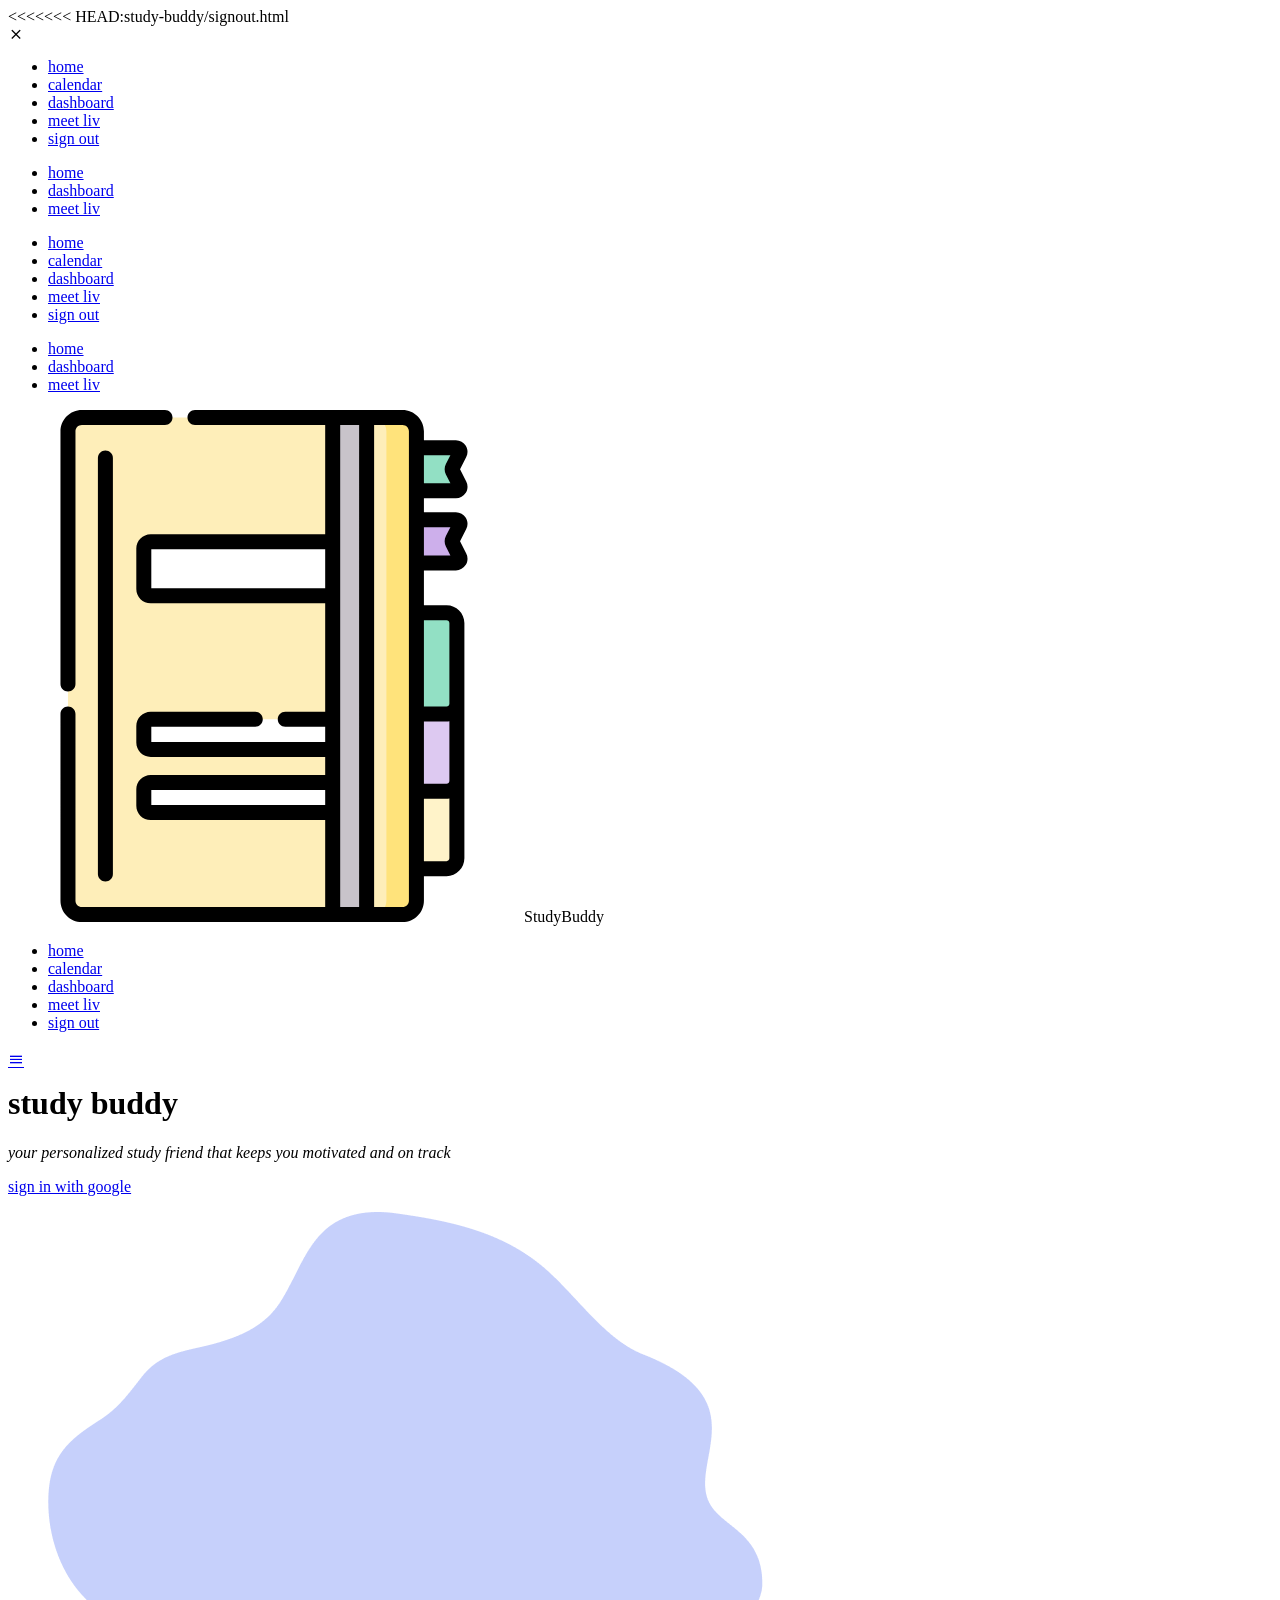
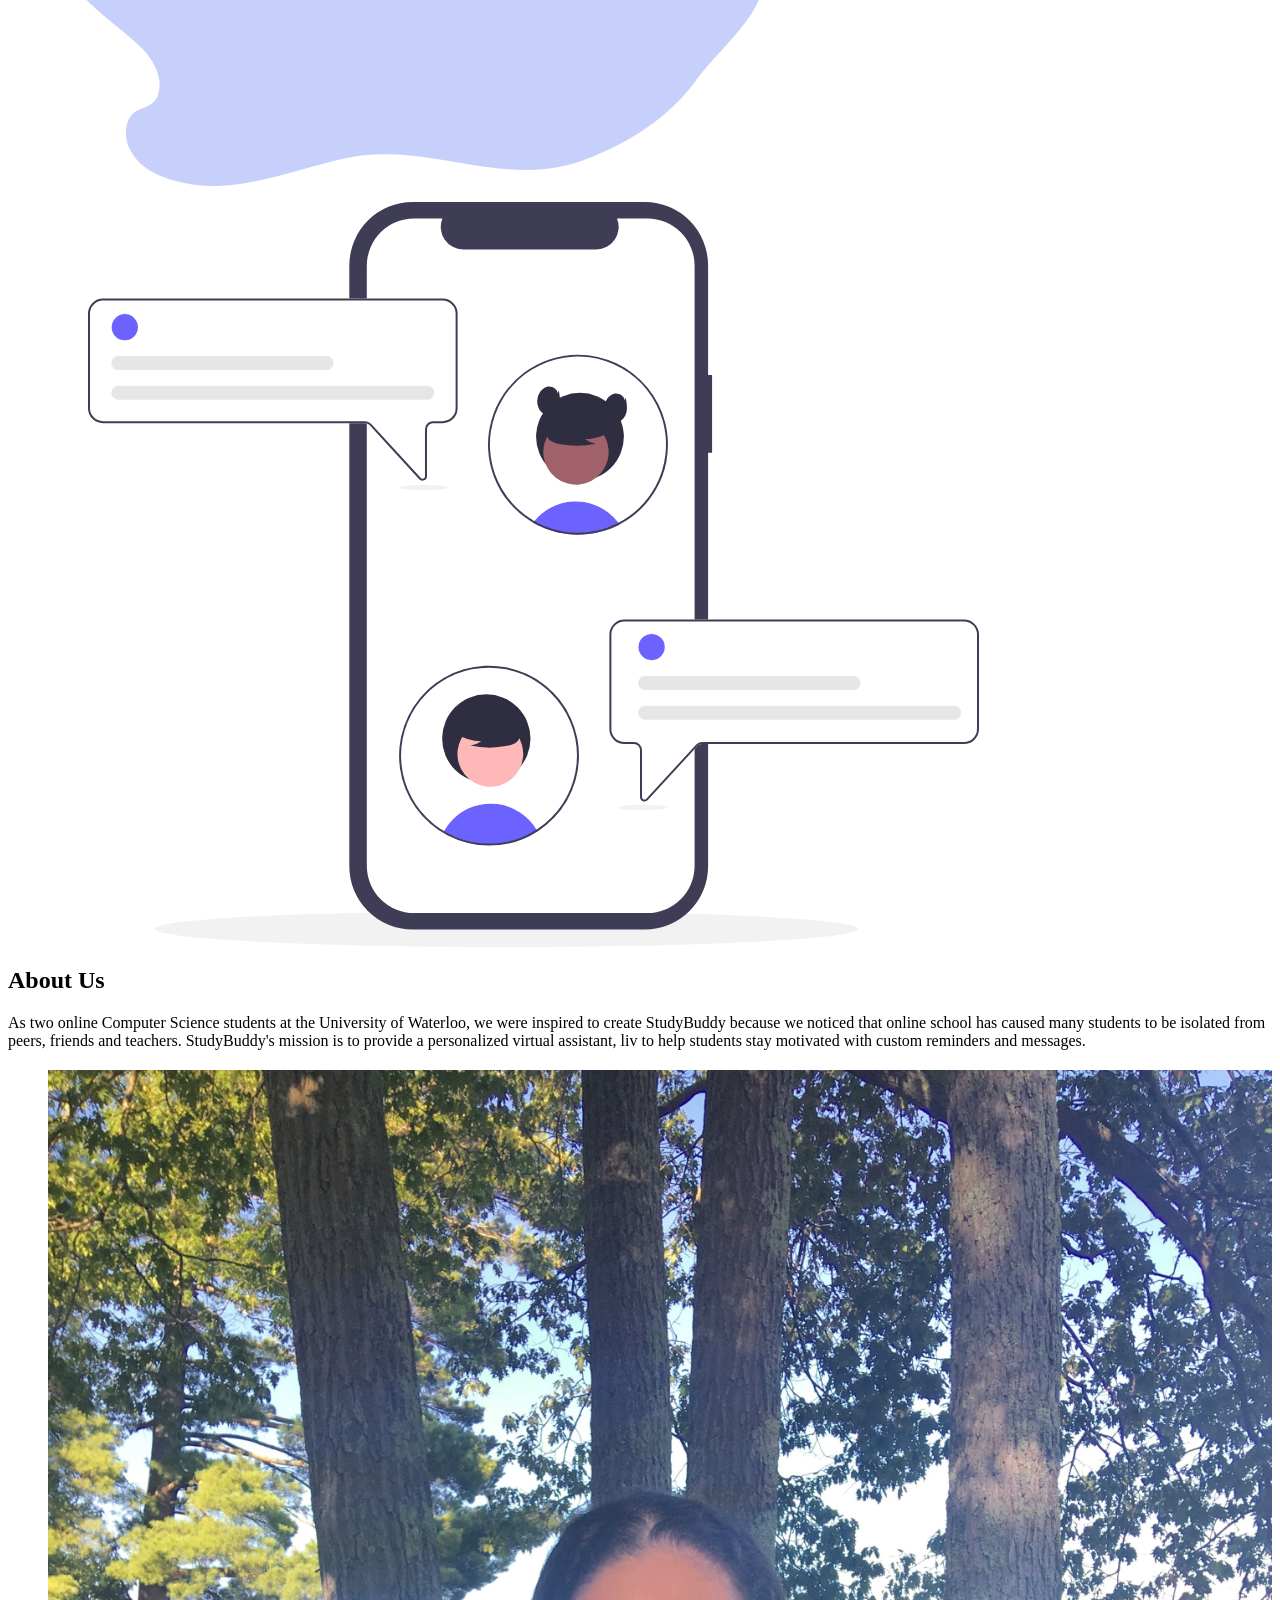
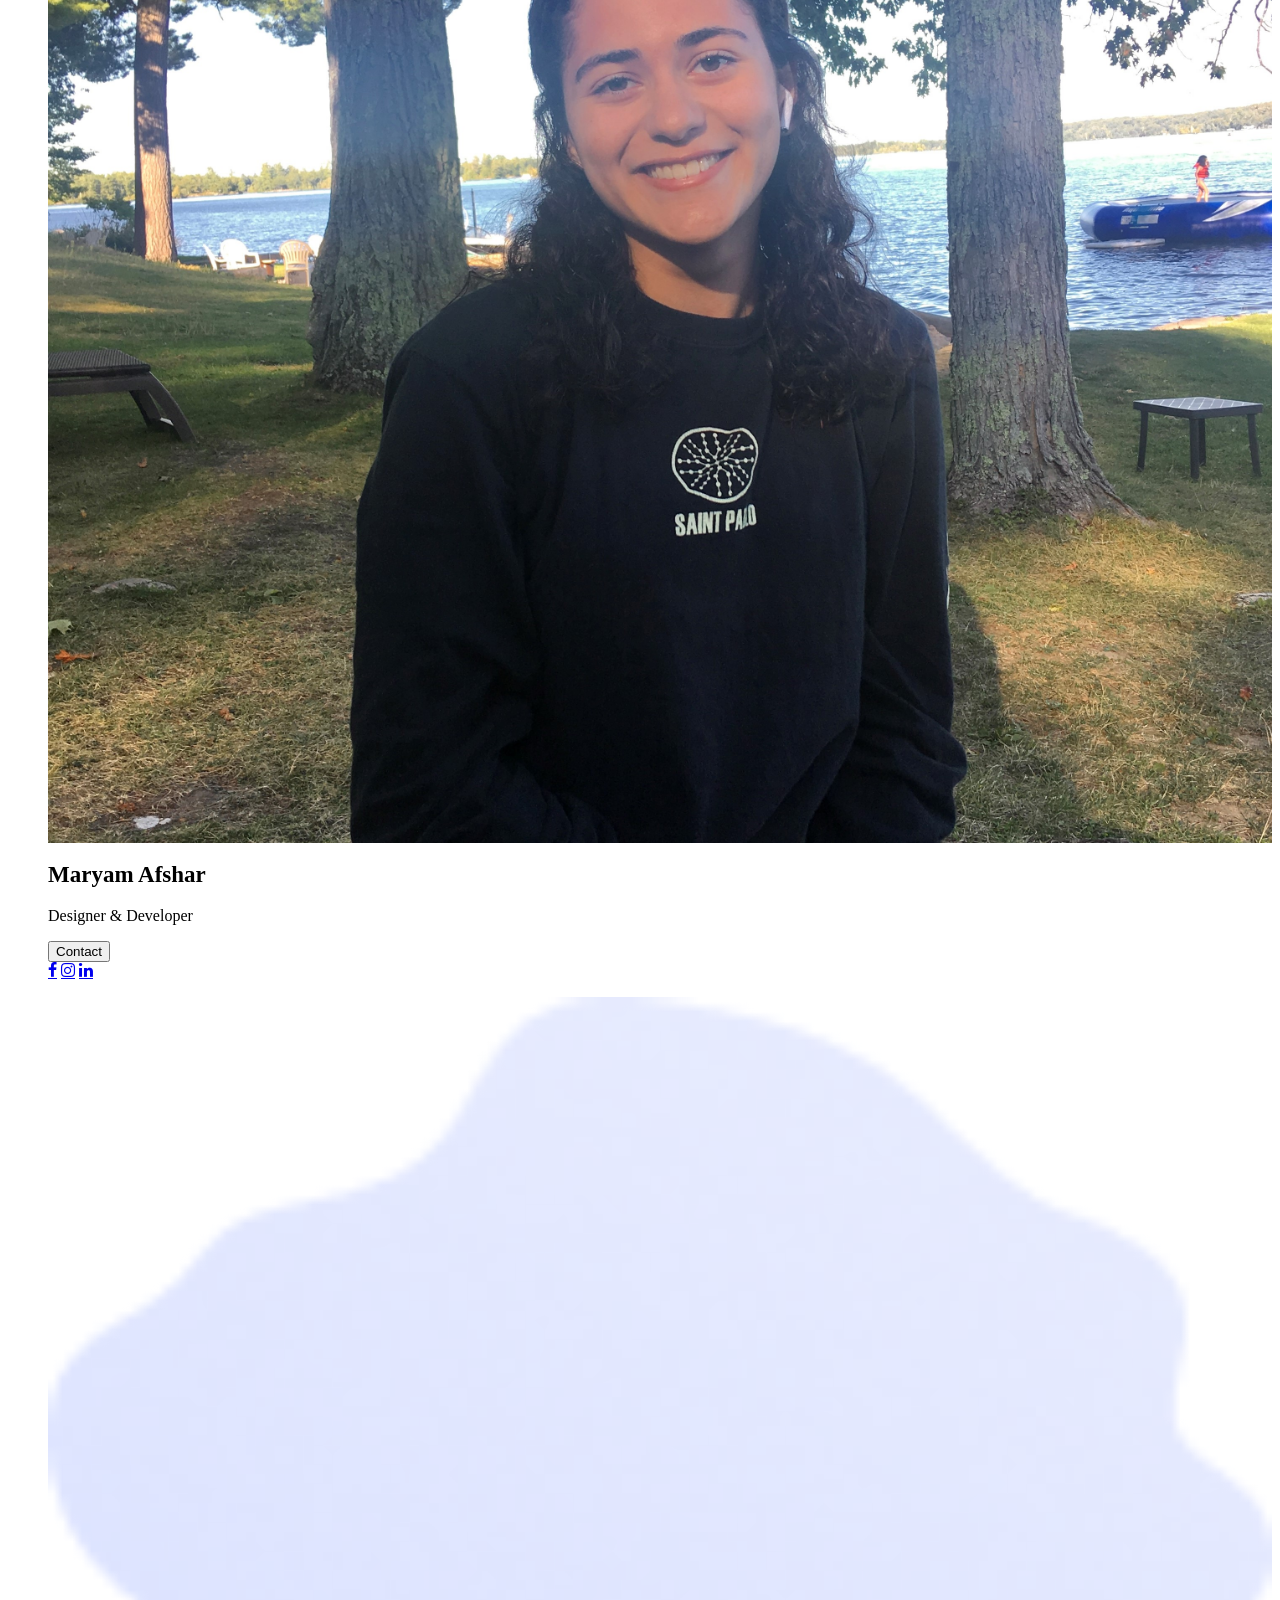
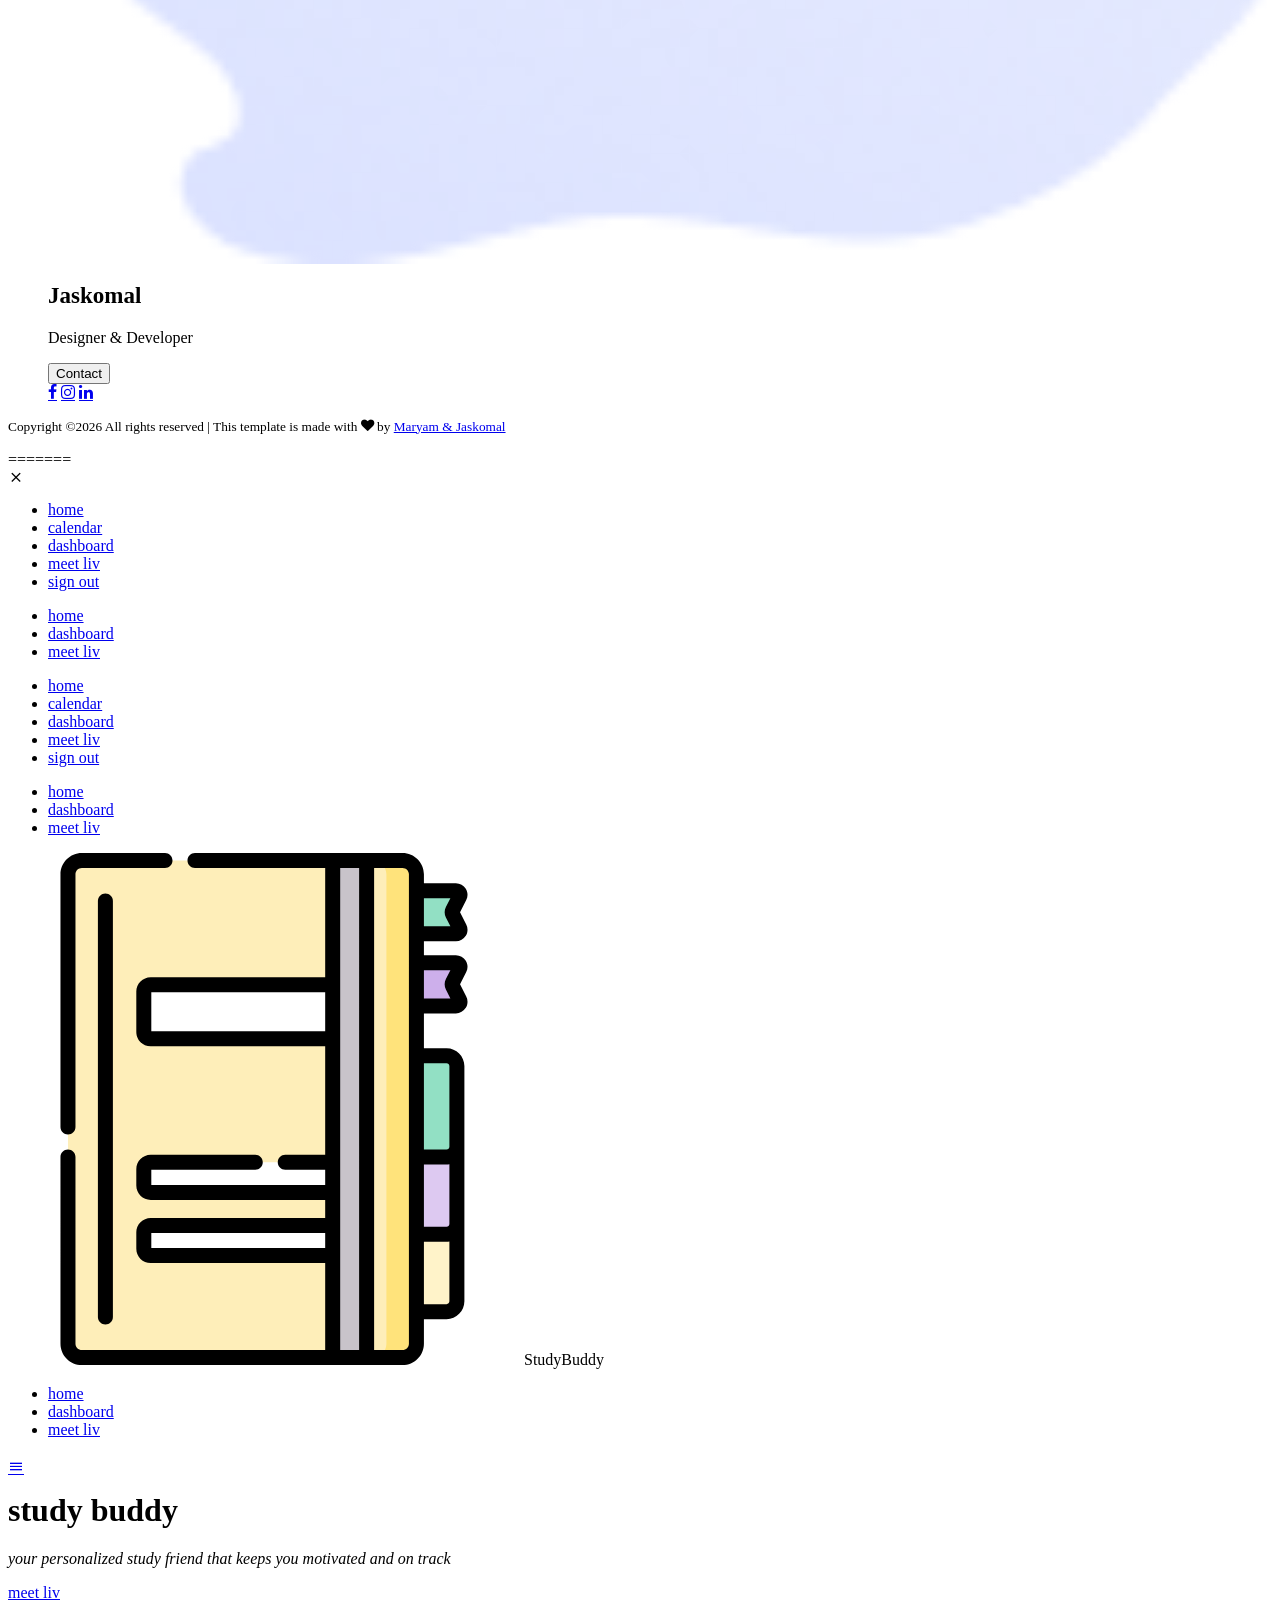
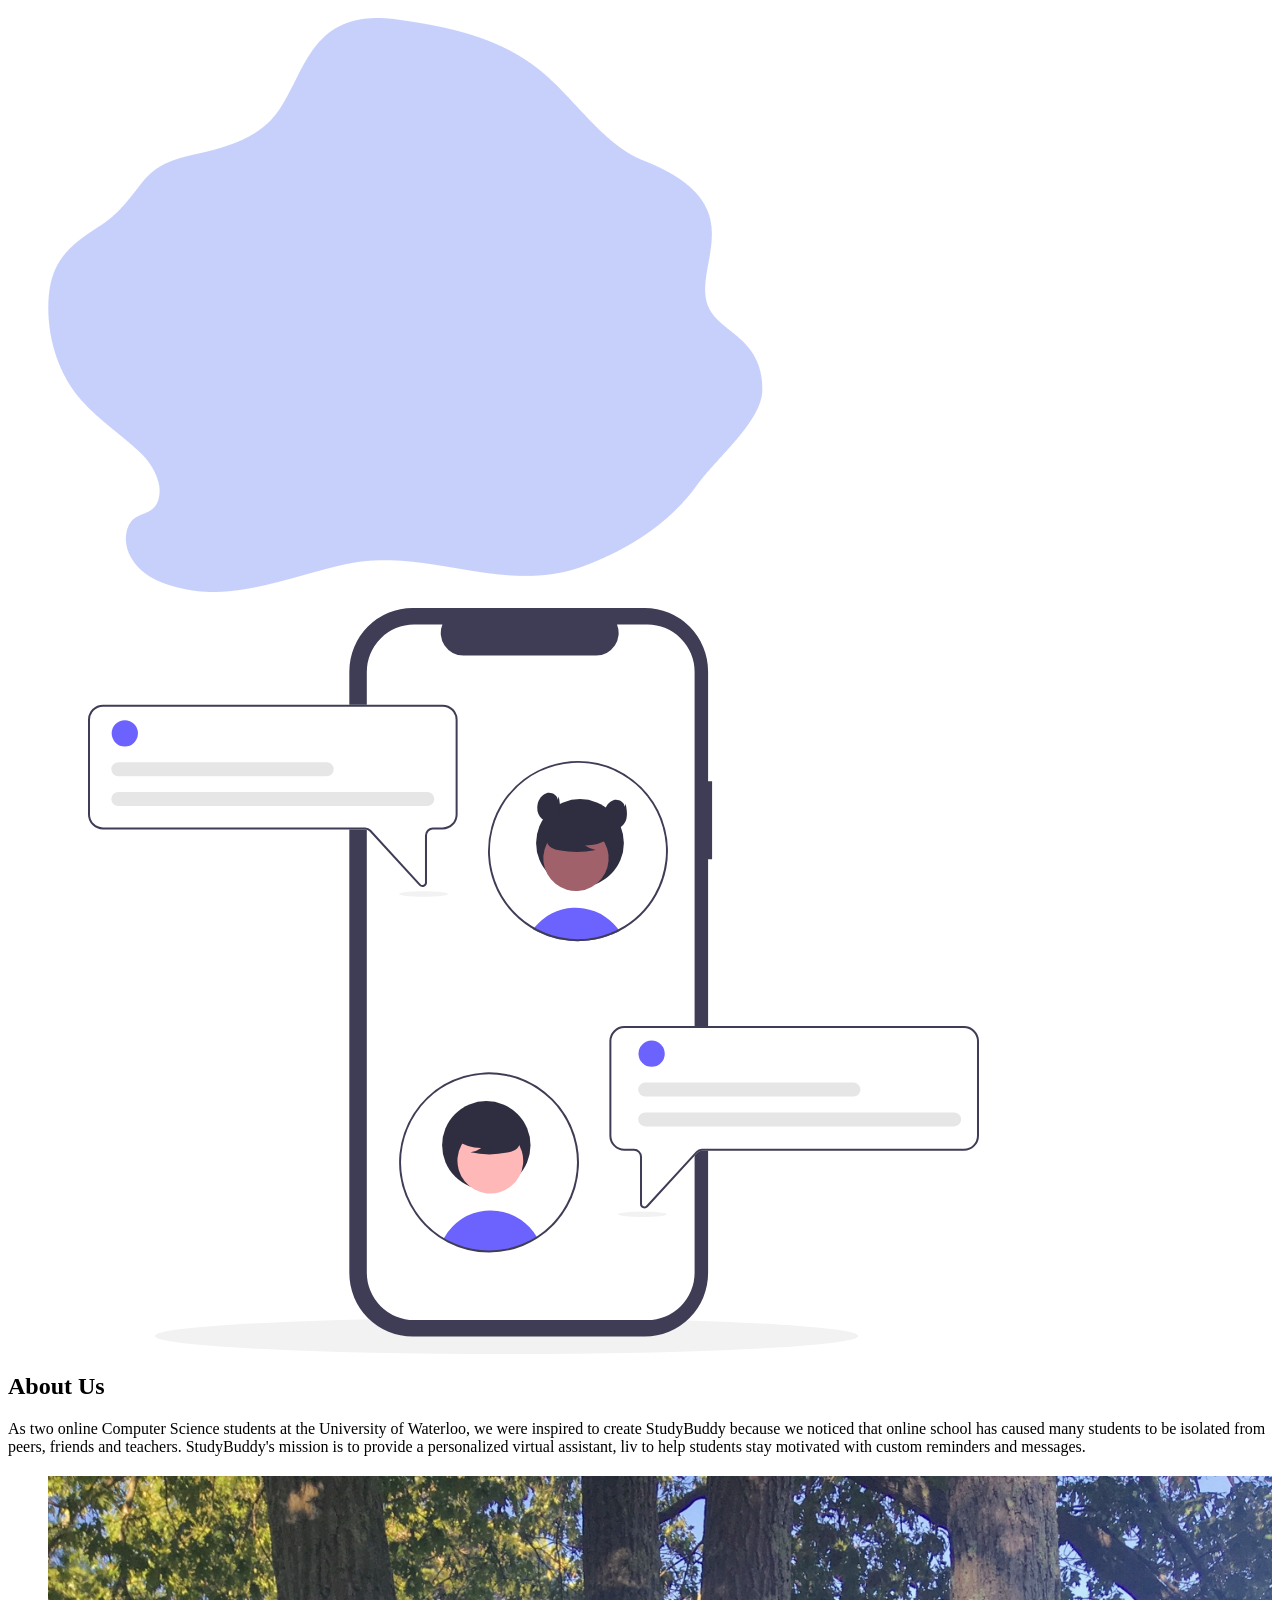
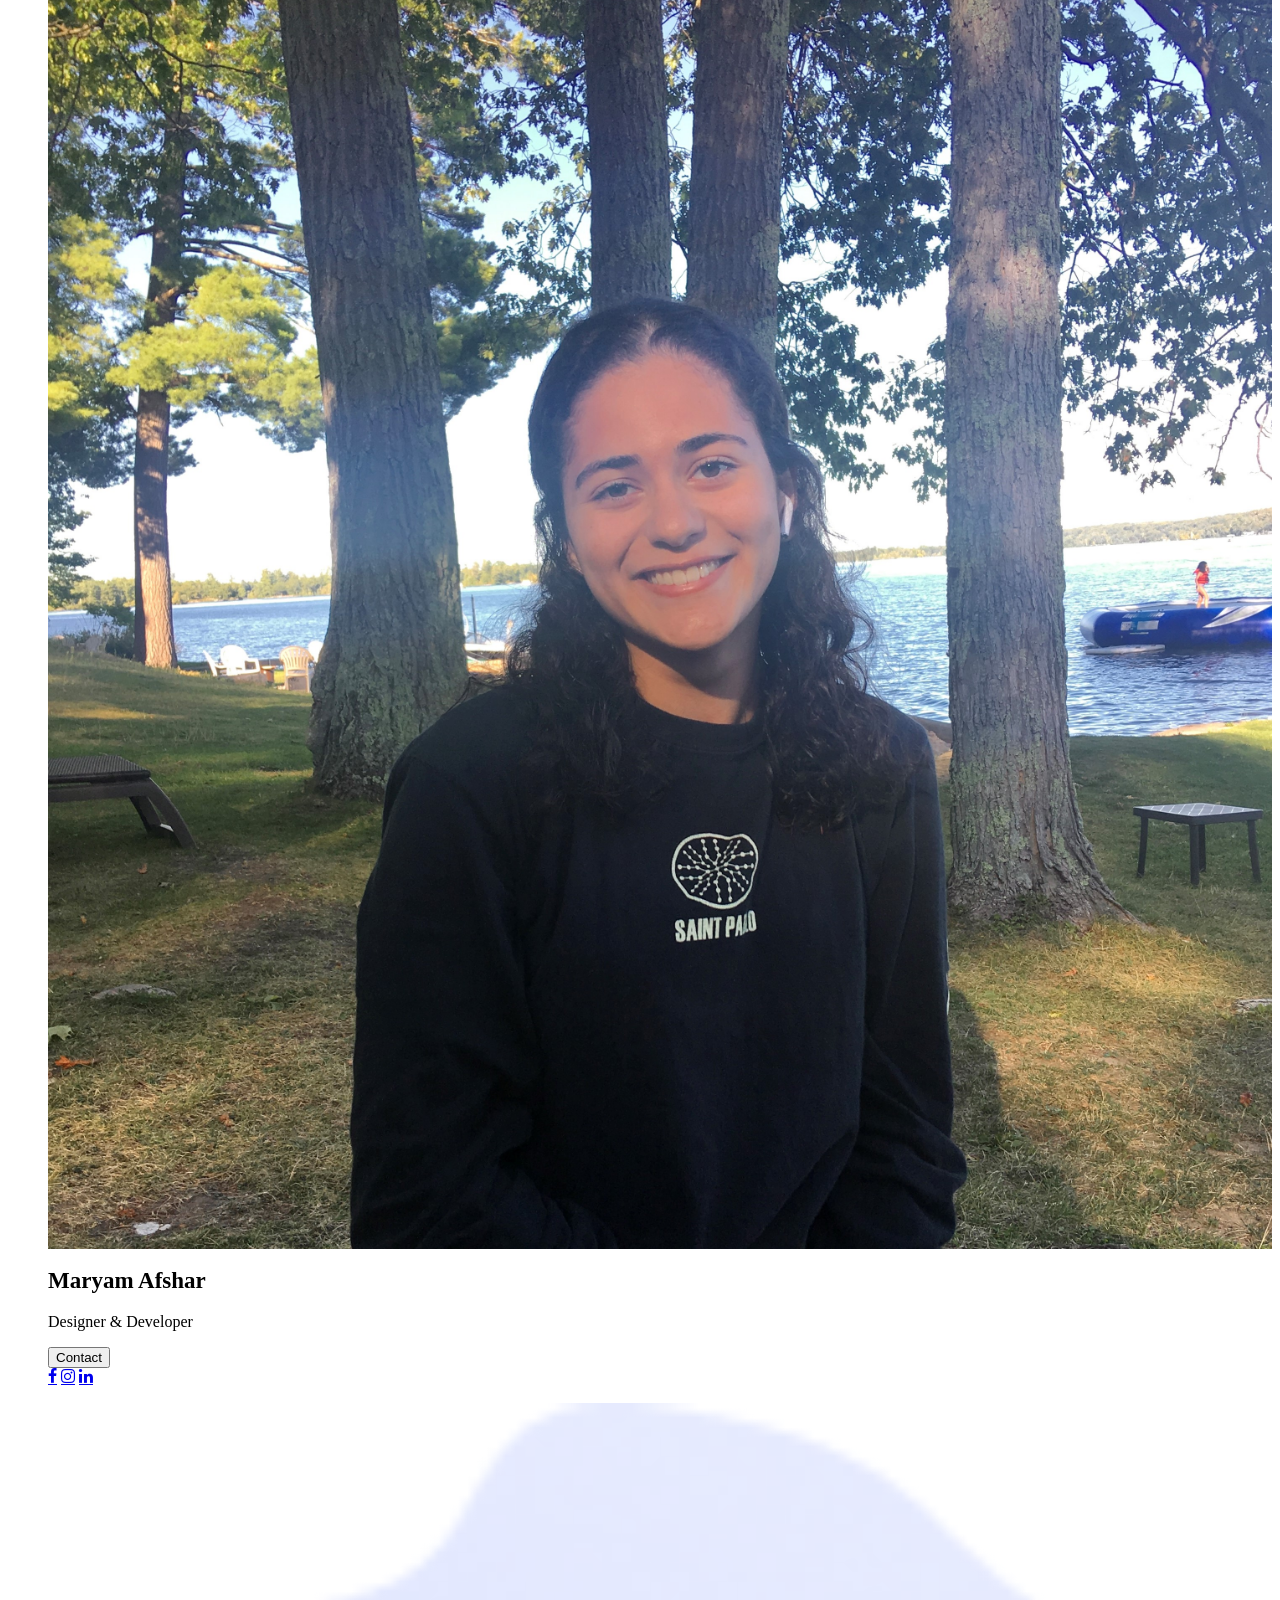
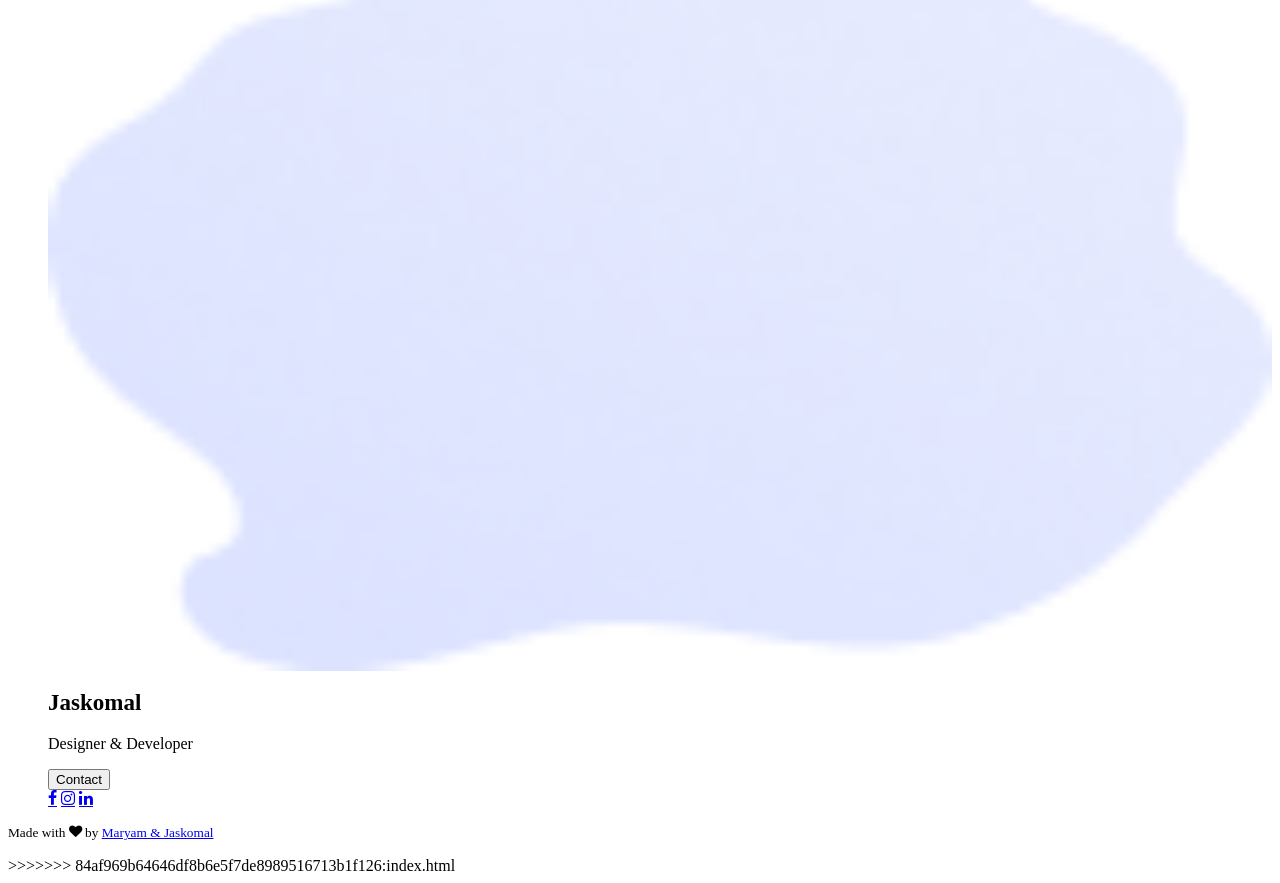
==== index.html @ bca30d57 "j" ====
<<<<<<< HEAD:study-buddy/signout.html
<!doctype html>
<html lang="en">
<head>
  <title>StudyBuddy</title>
  <meta charset="utf-8">
  <meta name="viewport" content="width=device-width, initial-scale=1, shrink-to-fit=no">    

  <link href="https://fonts.googleapis.com/css2?family=Mulish:wght@400;700;900&display=swap" rel="stylesheet">

  <link rel="stylesheet" href="fonts/icomoon/style.css">

  <link rel="stylesheet" href="css/bootstrap.min.css">
  <link rel="stylesheet" href="css/jquery-ui.css">
  <link rel="stylesheet" href="css/owl.carousel.min.css">
  <link rel="stylesheet" href="css/owl.theme.default.min.css">
  <link rel="stylesheet" href="css/owl.theme.default.min.css">

  <link rel="stylesheet" href="css/jquery.fancybox.min.css">

  <link rel="stylesheet" href="css/bootstrap-datepicker.css">

  <link rel="stylesheet" href="fonts/flaticon/font/flaticon.css">
  <link rel="stylesheet" href="fonts/flaticon-covid/font/flaticon.css">

  <link rel="stylesheet" href="css/aos.css">

  <link rel="stylesheet" href="css/style.css">

</head>
<body data-spy="scroll" data-target=".site-navbar-target" data-offset="300">


  <div id="overlayer"></div>
  <div class="loader">
    <div class="spinner-border text-primary" role="status">
      <span class="sr-only">Loading...</span>
    </div>
  </div>


  <div class="site-wrap">

    <div class="site-mobile-menu site-navbar-target">
      <div class="site-mobile-menu-header">
        <div class="site-mobile-menu-close mt-3">
          <span class="icon-close2 js-menu-toggle"></span>
        </div>
      </div>
      <div class="site-mobile-menu-body"></div>
    </div>

    
    <header class="site-navbar light js-sticky-header site-navbar-target" role="banner">

      <div class="container">
        <div class="row align-items-center">
            <div class="logo">
              <img src="home_images/notebook.svg" alt="logo" />
              StudyBuddy
          </div>

          <div class="col-12 col-md-10 d-none d-xl-block">
            <nav class="site-navigation position-relative text-right" role="navigation">

              <ul class="site-menu main-menu js-clone-nav mr-auto d-none d-lg-block">
                <li class="active"><a href="index.html" class="nav-link">home</a></li>
                
                <li><a href="calendar.html" class="nav-link">calendar</a></li>
                <li><a href="dashboard.html" class="nav-link">dashboard</a></li>


                <li><a href="meet.html" class="nav-link">meet liv</a></li>
                <li><a href="signout.html" class="nav-link">sign out</a></li>
              </ul>
            </nav>
          </div>


          <div class="col-6 d-inline-block d-xl-none ml-md-0 py-3" style="position: relative; top: 3px;"><a href="#" class="site-menu-toggle js-menu-toggle float-right"><span class="icon-menu h3 text-black"></span></a></div>

        </div>
      </div>

    </header>

    
    <div class="hero-v1">
      <div class="container">
        <div class="row align-items-center">
          <div class="col-lg-6 mr-auto text-center text-lg-left">
            <h1 class="heading mb-3">study 
              buddy</h1>
            <i class="mb-5">your personalized study friend that keeps you motivated and on track</i>
            <p></p>
            <p class="mb-4"><a href="#" class="btn btn-primary">sign in with google</a></p>
          </div>
          <div class="col-lg-6">
            <figure class="illustration2">
              <img src="images/main_blob.png" alt="Image" class="img-fluid">
            <figure class="illustration">
              <img src= "images\undraw_Chatting_re_j55r.svg" alt="Image" class="img-fluid">
              
            </figure>
          </div>
          <div class="col-lg-6"></div>
        </div>
      </div>
    </div>
    

    <!-- MAIN -->
    
    <div class="site-footer">
      <div class="container">
        <div class="row">
          <div class="col-lg-4">
            <h2 class="footer-heading mb-4">About Us</h2>
            <p>As two online Computer Science students at the University of Waterloo, we were inspired to create StudyBuddy because we noticed that online school has caused many students to be isolated from peers, friends and teachers. 
              StudyBuddy's mission is to provide a personalized virtual assistant, liv to help students stay motivated with custom reminders and messages.

            </p>
          </div>
          <div class="col-lg-8">
            <div class="row">
              <div class="col-lg-4">
                <h2 class="footer-heading mb-4"></h2>
                
              </div>
              <div class="col-lg-4">

                <ul class="list-unstyled">
                  <div class="row">
                    <div class="column">
                      <div class="card">
                        <img src="images\MaryamAfshar_Headshot.jpg" alt="Jane" style="width:100%">
                        <div class="container">
                          <h2 style="font-size: 23px;">Maryam Afshar</h2>
                          <p class="title">Designer & Developer</p>
                          
                          <a href = "mailto: maryam.afshar@uwaterloo.ca"><button class="button">Contact</button></a>
                        </div>
                      </div>
                    </div>
                    <div class="my-5">
                      <a href="https://www.facebook.com/maryam.afshar.794" class="pl-0 pr-3"><span class="icon-facebook"></span></a>
                      <a href="https://www.instagram.com/mary1afshar/" class="pl-3 pr-3"><span class="icon-instagram"></span></a>
                      <a href="https://www.linkedin.com/in/maryam-afshar-b269b619a/" class="pl-3 pr-3"><span class="icon-linkedin"></span></a>
                    </div>
                  
                </ul>
              </div>
              <div class="col-lg-4">
                <ul class="list-unstyled">
                  <div class="row">
                    <div class="column">
                      <div class="card">
                        <img src="images\blob3.png" alt="Jane" style="width:100%">
                        <div class="container">
                          <h2 style="font-size: 23px;">Jaskomal</h2>
                          <p class="title">Designer & Developer</p>
                          
                          <a href = "mailto: maryam.afshar@uwaterloo.ca"><button class="button">Contact</button></a>
                        </div>
                      </div>
                    </div>
                    <div class="my-5">
                      <a href="https://www.facebook.com/maryam.afshar.794" class="pl-0 pr-3"><span class="icon-facebook"></span></a>
                      <a href="https://www.instagram.com/mary1afshar/" class="pl-3 pr-3"><span class="icon-instagram"></span></a>
                      <a href="https://www.linkedin.com/in/maryam-afshar-b269b619a/" class="pl-3 pr-3"><span class="icon-linkedin"></span></a>
                    </div>
                  </div>
                </div>
              </div>
            </div>
            <div class="row text-center">
              <div class="col-md-12">
                <div class="border-top pt-5">
                  <p style="align-items: center" class="copyright"><small>
                    <!-- Link back to Colorlib can't be removed. Template is licensed under CC BY 3.0. -->
                    Copyright &copy;<script>document.write(new Date().getFullYear());</script> All rights reserved | This template is made with <i class="icon-heart text-danger" aria-hidden="true"></i> by <a href="https://colorlib.com" target="_blank" >Maryam & Jaskomal</a>
                    <!-- Link back to Colorlib can't be removed. Template is licensed under CC BY 3.0. --></small></p>
    
                  </div>
                </div>
    
              </div>
            </div>
          </div>
        </div>

  </div> <!-- .site-wrap -->

  <script src="js/jquery-3.3.1.min.js"></script>
  <script src="js/jquery-ui.js"></script>
  <script src="js/popper.min.js"></script>
  <script src="js/bootstrap.min.js"></script>
  <script src="js/owl.carousel.min.js"></script>
  <script src="js/jquery.countdown.min.js"></script>
  <script src="js/jquery.easing.1.3.js"></script>
  <script src="js/aos.js"></script>
  <script src="js/jquery.fancybox.min.js"></script>
  <script src="js/jquery.sticky.js"></script>
  <script src="js/isotope.pkgd.min.js"></script>


  <script src="js/main.js"></script>


</body>
=======
<!doctype html>
<html lang="en">
<head>
  <title>StudyBuddy</title>
  <meta charset="utf-8">
  <meta name="viewport" content="width=device-width, initial-scale=1, shrink-to-fit=no">    

  <link href="https://fonts.googleapis.com/css2?family=Mulish:wght@400;700;900&display=swap" rel="stylesheet">

  <link rel="stylesheet" href="fonts/icomoon/style.css">

  <link rel="stylesheet" href="css/bootstrap.min.css">
  <link rel="stylesheet" href="css/jquery-ui.css">
  <link rel="stylesheet" href="css/owl.carousel.min.css">
  <link rel="stylesheet" href="css/owl.theme.default.min.css">
  <link rel="stylesheet" href="css/owl.theme.default.min.css">

  <link rel="stylesheet" href="css/jquery.fancybox.min.css">

  <link rel="stylesheet" href="css/bootstrap-datepicker.css">

  <link rel="stylesheet" href="fonts/flaticon/font/flaticon.css">
  <link rel="stylesheet" href="fonts/flaticon-covid/font/flaticon.css">

  <link rel="stylesheet" href="css/aos.css">

  <link rel="stylesheet" href="css/style.css">

</head>
<body data-spy="scroll" data-target=".site-navbar-target" data-offset="300">


  <div id="overlayer"></div>
  <div class="loader">
    <div class="spinner-border text-primary" role="status">
      <span class="sr-only">Loading...</span>
    </div>
  </div>


  <div class="site-wrap">

    <div class="site-mobile-menu site-navbar-target">
      <div class="site-mobile-menu-header">
        <div class="site-mobile-menu-close mt-3">
          <span class="icon-close2 js-menu-toggle"></span>
        </div>
      </div>
      <div class="site-mobile-menu-body"></div>
    </div>

    
    <header class="site-navbar light js-sticky-header site-navbar-target" role="banner">

      <div class="container">
        <div class="row align-items-center">
            <div class="logo">
              <img src="home_images/notebook.svg" alt="logo" />
              StudyBuddy
          </div>

          <div class="col-12 col-md-10 d-none d-xl-block">
            <nav class="site-navigation position-relative text-right" role="navigation">

              <ul class="site-menu main-menu js-clone-nav mr-auto d-none d-lg-block">
                <li class="active"><a href="index.html" class="nav-link">home</a></li>
         
                <li><a href="dashboard.html" class="nav-link">dashboard</a></li>


                <li><a href="meet.html" class="nav-link">meet liv</a></li>
                
              </ul>
            </nav>
          </div>


          <div class="col-6 d-inline-block d-xl-none ml-md-0 py-3" style="position: relative; top: 3px;"><a href="#" class="site-menu-toggle js-menu-toggle float-right"><span class="icon-menu h3 text-black"></span></a></div>

        </div>
      </div>

    </header>

    
    <div class="hero-v1">
      <div class="container">
        <div class="row align-items-center">
          <div class="col-lg-6 mr-auto text-center text-lg-left">
            <h1 class="heading mb-3">study 
              buddy</h1>
            <i class="mb-5">your personalized study friend that keeps you motivated and on track</i>
            <p></p>
            <p class="mb-4"><a href="meet.html" class="btn btn-primary">meet liv</a></p>
          </div>
          <div class="col-lg-6">
            <figure class="illustration2">
              <img src="images/main_blob.png" alt="Image" class="img-fluid">
            <figure class="illustration">
              <img src= "images\undraw_Chatting_re_j55r.svg" alt="Image" class="img-fluid">
              
            </figure>
          </div>
          <div class="col-lg-6"></div>
        </div>
      </div>
    </div>
    

    <!-- MAIN -->
    
    <div class="site-footer">
      <div class="container">
        <div class="row">
          <div class="col-lg-4">
            <h2 class="footer-heading mb-4">About Us</h2>
            <p>As two online Computer Science students at the University of Waterloo, we were inspired to create StudyBuddy because we noticed that online school has caused many students to be isolated from peers, friends and teachers. 
              StudyBuddy's mission is to provide a personalized virtual assistant, liv to help students stay motivated with custom reminders and messages.

            </p>
          </div>
          <div class="col-lg-8">
            <div class="row">
              <div class="col-lg-4">
                <h2 class="footer-heading mb-4"></h2>
                
              </div>
              <div class="col-lg-4">

                <ul class="list-unstyled">
                  <div class="row">
                    <div class="column">
                      <div class="card">
                        <img src="images\MaryamAfshar_Headshot.jpg" alt="Jane" style="width:100%">
                        <div class="container">
                          <h2 style="font-size: 23px;">Maryam Afshar</h2>
                          <p class="title">Designer & Developer</p>
                          
                          <a href = "mailto: maryam.afshar@uwaterloo.ca"><button class="button">Contact</button></a>
                        </div>
                      </div>
                    </div>
                    <div class="my-5">
                      <a href="https://www.facebook.com/maryam.afshar.794" class="pl-0 pr-3"><span class="icon-facebook"></span></a>
                      <a href="https://www.instagram.com/mary1afshar/" class="pl-3 pr-3"><span class="icon-instagram"></span></a>
                      <a href="https://www.linkedin.com/in/maryam-afshar-b269b619a/" class="pl-3 pr-3"><span class="icon-linkedin"></span></a>
                    </div>
                  
                </ul>
              </div>
              <div class="col-lg-4">
                <ul class="list-unstyled">
                  <div class="row">
                    <div class="column">
                      <div class="card">
                        <img src="images\blob3.png" alt="Jane" style="width:100%">
                        <div class="container">
                          <h2 style="font-size: 23px;">Jaskomal</h2>
                          <p class="title">Designer & Developer</p>
                          
                          <a href = "mailto: maryam.afshar@uwaterloo.ca"><button class="button">Contact</button></a>
                        </div>
                      </div>
                    </div>
                    <div class="my-5">
                      <a href="https://www.facebook.com/maryam.afshar.794" class="pl-0 pr-3"><span class="icon-facebook"></span></a>
                      <a href="https://www.instagram.com/mary1afshar/" class="pl-3 pr-3"><span class="icon-instagram"></span></a>
                      <a href="https://www.linkedin.com/in/maryam-afshar-b269b619a/" class="pl-3 pr-3"><span class="icon-linkedin"></span></a>
                    </div>
                  </div>
                </div>
              </div>
            </div>
            <div class="row text-center">
              <div class="col-md-12">
                <div class="border-top pt-5">
                  <p style="align-items: center" class="copyright"><small>
                    <!-- Link back to Colorlib can't be removed. Template is licensed under CC BY 3.0. -->
                     Made with <i class="icon-heart text-danger" aria-hidden="true"></i> by <a href="https://colorlib.com" target="_blank" >Maryam & Jaskomal</a>
                    <!-- Link back to Colorlib can't be removed. Template is licensed under CC BY 3.0. --></small></p>
    
                  </div>
                </div>
    
              </div>
            </div>
          </div>
        </div>

  </div> <!-- .site-wrap -->

  <script src="js/jquery-3.3.1.min.js"></script>
  <script src="js/jquery-ui.js"></script>
  <script src="js/popper.min.js"></script>
  <script src="js/bootstrap.min.js"></script>
  <script src="js/owl.carousel.min.js"></script>
  <script src="js/jquery.countdown.min.js"></script>
  <script src="js/jquery.easing.1.3.js"></script>
  <script src="js/aos.js"></script>
  <script src="js/jquery.fancybox.min.js"></script>
  <script src="js/jquery.sticky.js"></script>
  <script src="js/isotope.pkgd.min.js"></script>


  <script src="js/main.js"></script>


</body>
>>>>>>> 84af969b64646df8b6e5f7de8989516713b1f126:index.html
</html>
---- fonts/icomoon/style.css ----
@font-face {
  font-family: 'icomoon';
  src:  url('fonts/icomoon.eot?10si43');
  src:  url('fonts/icomoon.eot?10si43#iefix') format('embedded-opentype'),
    url('fonts/icomoon.ttf?10si43') format('truetype'),
    url('fonts/icomoon.woff?10si43') format('woff'),
    url('fonts/icomoon.svg?10si43#icomoon') format('svg');
  font-weight: normal;
  font-style: normal;
}

[class^="icon-"], [class*=" icon-"] {
  /* use !important to prevent issues with browser extensions that change fonts */
  font-family: 'icomoon' !important;
  speak: none;
  font-style: normal;
  font-weight: normal;
  font-variant: normal;
  text-transform: none;
  line-height: 1;

  /* Better Font Rendering =========== */
  -webkit-font-smoothing: antialiased;
  -moz-osx-font-smoothing: grayscale;
}

.icon-asterisk:before {
  content: "\f069";
}
.icon-plus:before {
  content: "\f067";
}
.icon-question:before {
  content: "\f128";
}
.icon-minus:before {
  content: "\f068";
}
.icon-glass:before {
  content: "\f000";
}
.icon-music:before {
  content: "\f001";
}
.icon-search:before {
  content: "\f002";
}
.icon-envelope-o:before {
  content: "\f003";
}
.icon-heart:before {
  content: "\f004";
}
.icon-star:before {
  content: "\f005";
}
.icon-star-o:before {
  content: "\f006";
}
.icon-user:before {
  content: "\f007";
}
.icon-film:before {
  content: "\f008";
}
.icon-th-large:before {
  content: "\f009";
}
.icon-th:before {
  content: "\f00a";
}
.icon-th-list:before {
  content: "\f00b";
}
.icon-check:before {
  content: "\f00c";
}
.icon-close:before {
  content: "\f00d";
}
.icon-remove:before {
  content: "\f00d";
}
.icon-times:before {
  content: "\f00d";
}
.icon-search-plus:before {
  content: "\f00e";
}
.icon-search-minus:before {
  content: "\f010";
}
.icon-power-off:before {
  content: "\f011";
}
.icon-signal:before {
  content: "\f012";
}
.icon-cog:before {
  content: "\f013";
}
.icon-gear:before {
  content: "\f013";
}
.icon-trash-o:before {
  content: "\f014";
}
.icon-home:before {
  content: "\f015";
}
.icon-file-o:before {
  content: "\f016";
}
.icon-clock-o:before {
  content: "\f017";
}
.icon-road:before {
  content: "\f018";
}
.icon-download:before {
  content: "\f019";
}
.icon-arrow-circle-o-down:before {
  content: "\f01a";
}
.icon-arrow-circle-o-up:before {
  content: "\f01b";
}
.icon-inbox:before {
  content: "\f01c";
}
.icon-play-circle-o:before {
  content: "\f01d";
}
.icon-repeat:before {
  content: "\f01e";
}
.icon-rotate-right:before {
  content: "\f01e";
}
.icon-refresh:before {
  content: "\f021";
}
.icon-list-alt:before {
  content: "\f022";
}
.icon-lock:before {
  content: "\f023";
}
.icon-flag:before {
  content: "\f024";
}
.icon-headphones:before {
  content: "\f025";
}
.icon-volume-off:before {
  content: "\f026";
}
.icon-volume-down:before {
  content: "\f027";
}
.icon-volume-up:before {
  content: "\f028";
}
.icon-qrcode:before {
  content: "\f029";
}
.icon-barcode:before {
  content: "\f02a";
}
.icon-tag:before {
  content: "\f02b";
}
.icon-tags:before {
  content: "\f02c";
}
.icon-book:before {
  content: "\f02d";
}
.icon-bookmark:before {
  content: "\f02e";
}
.icon-print:before {
  content: "\f02f";
}
.icon-camera:before {
  content: "\f030";
}
.icon-font:before {
  content: "\f031";
}
.icon-bold:before {
  content: "\f032";
}
.icon-italic:before {
  content: "\f033";
}
.icon-text-height:before {
  content: "\f034";
}
.icon-text-width:before {
  content: "\f035";
}
.icon-align-left:before {
  content: "\f036";
}
.icon-align-center:before {
  content: "\f037";
}
.icon-align-right:before {
  content: "\f038";
}
.icon-align-justify:before {
  content: "\f039";
}
.icon-list:before {
  content: "\f03a";
}
.icon-dedent:before {
  content: "\f03b";
}
.icon-outdent:before {
  content: "\f03b";
}
.icon-indent:before {
  content: "\f03c";
}
.icon-video-camera:before {
  content: "\f03d";
}
.icon-image:before {
  content: "\f03e";
}
.icon-photo:before {
  content: "\f03e";
}
.icon-picture-o:before {
  content: "\f03e";
}
.icon-pencil:before {
  content: "\f040";
}
.icon-map-marker:before {
  content: "\f041";
}
.icon-adjust:before {
  content: "\f042";
}
.icon-tint:before {
  content: "\f043";
}
.icon-edit:before {
  content: "\f044";
}
.icon-pencil-square-o:before {
  content: "\f044";
}
.icon-share-square-o:before {
  content: "\f045";
}
.icon-check-square-o:before {
  content: "\f046";
}
.icon-arrows:before {
  content: "\f047";
}
.icon-step-backward:before {
  content: "\f048";
}
.icon-fast-backward:before {
  content: "\f049";
}
.icon-backward:before {
  content: "\f04a";
}
.icon-play:before {
  content: "\f04b";
}
.icon-pause:before {
  content: "\f04c";
}
.icon-stop:before {
  content: "\f04d";
}
.icon-forward:before {
  content: "\f04e";
}
.icon-fast-forward:before {
  content: "\f050";
}
.icon-step-forward:before {
  content: "\f051";
}
.icon-eject:before {
  content: "\f052";
}
.icon-chevron-left:before {
  content: "\f053";
}
.icon-chevron-right:before {
  content: "\f054";
}
.icon-plus-circle:before {
  content: "\f055";
}
.icon-minus-circle:before {
  content: "\f056";
}
.icon-times-circle:before {
  content: "\f057";
}
.icon-check-circle:before {
  content: "\f058";
}
.icon-question-circle:before {
  content: "\f059";
}
.icon-info-circle:before {
  content: "\f05a";
}
.icon-crosshairs:before {
  content: "\f05b";
}
.icon-times-circle-o:before {
  content: "\f05c";
}
.icon-check-circle-o:before {
  content: "\f05d";
}
.icon-ban:before {
  content: "\f05e";
}
.icon-arrow-left:before {
  content: "\f060";
}
.icon-arrow-right:before {
  content: "\f061";
}
.icon-arrow-up:before {
  content: "\f062";
}
.icon-arrow-down:before {
  content: "\f063";
}
.icon-mail-forward:before {
  content: "\f064";
}
.icon-share:before {
  content: "\f064";
}
.icon-expand:before {
  content: "\f065";
}
.icon-compress:before {
  content: "\f066";
}
.icon-exclamation-circle:before {
  content: "\f06a";
}
.icon-gift:before {
  content: "\f06b";
}
.icon-leaf:before {
  content: "\f06c";
}
.icon-fire:before {
  content: "\f06d";
}
.icon-eye:before {
  content: "\f06e";
}
.icon-eye-slash:before {
  content: "\f070";
}
.icon-exclamation-triangle:before {
  content: "\f071";
}
.icon-warning:before {
  content: "\f071";
}
.icon-plane:before {
  content: "\f072";
}
.icon-calendar:before {
  content: "\f073";
}
.icon-random:before {
  content: "\f074";
}
.icon-comment:before {
  content: "\f075";
}
.icon-magnet:before {
  content: "\f076";
}
.icon-chevron-up:before {
  content: "\f077";
}
.icon-chevron-down:before {
  content: "\f078";
}
.icon-retweet:before {
  content: "\f079";
}
.icon-shopping-cart:before {
  content: "\f07a";
}
.icon-folder:before {
  content: "\f07b";
}
.icon-folder-open:before {
  content: "\f07c";
}
.icon-arrows-v:before {
  content: "\f07d";
}
.icon-arrows-h:before {
  content: "\f07e";
}
.icon-bar-chart:before {
  content: "\f080";
}
.icon-bar-chart-o:before {
  content: "\f080";
}
.icon-twitter-square:before {
  content: "\f081";
}
.icon-facebook-square:before {
  content: "\f082";
}
.icon-camera-retro:before {
  content: "\f083";
}
.icon-key:before {
  content: "\f084";
}
.icon-cogs:before {
  content: "\f085";
}
.icon-gears:before {
  content: "\f085";
}
.icon-comments:before {
  content: "\f086";
}
.icon-thumbs-o-up:before {
  content: "\f087";
}
.icon-thumbs-o-down:before {
  content: "\f088";
}
.icon-star-half:before {
  content: "\f089";
}
.icon-heart-o:before {
  content: "\f08a";
}
.icon-sign-out:before {
  content: "\f08b";
}
.icon-linkedin-square:before {
  content: "\f08c";
}
.icon-thumb-tack:before {
  content: "\f08d";
}
.icon-external-link:before {
  content: "\f08e";
}
.icon-sign-in:before {
  content: "\f090";
}
.icon-trophy:before {
  content: "\f091";
}
.icon-github-square:before {
  content: "\f092";
}
.icon-upload:before {
  content: "\f093";
}
.icon-lemon-o:before {
  content: "\f094";
}
.icon-phone:before {
  content: "\f095";
}
.icon-square-o:before {
  content: "\f096";
}
.icon-bookmark-o:before {
  content: "\f097";
}
.icon-phone-square:before {
  content: "\f098";
}
.icon-twitter:before {
  content: "\f099";
}
.icon-facebook:before {
  content: "\f09a";
}
.icon-facebook-f:before {
  content: "\f09a";
}
.icon-github:before {
  content: "\f09b";
}
.icon-unlock:before {
  content: "\f09c";
}
.icon-credit-card:before {
  content: "\f09d";
}
.icon-feed:before {
  content: "\f09e";
}
.icon-rss:before {
  content: "\f09e";
}
.icon-hdd-o:before {
  content: "\f0a0";
}
.icon-bullhorn:before {
  content: "\f0a1";
}
.icon-bell-o:before {
  content: "\f0a2";
}
.icon-certificate:before {
  content: "\f0a3";
}
.icon-hand-o-right:before {
  content: "\f0a4";
}
.icon-hand-o-left:before {
  content: "\f0a5";
}
.icon-hand-o-up:before {
  content: "\f0a6";
}
.icon-hand-o-down:before {
  content: "\f0a7";
}
.icon-arrow-circle-left:before {
  content: "\f0a8";
}
.icon-arrow-circle-right:before {
  content: "\f0a9";
}
.icon-arrow-circle-up:before {
  content: "\f0aa";
}
.icon-arrow-circle-down:before {
  content: "\f0ab";
}
.icon-globe:before {
  content: "\f0ac";
}
.icon-wrench:before {
  content: "\f0ad";
}
.icon-tasks:before {
  content: "\f0ae";
}
.icon-filter:before {
  content: "\f0b0";
}
.icon-briefcase:before {
  content: "\f0b1";
}
.icon-arrows-alt:before {
  content: "\f0b2";
}
.icon-group:before {
  content: "\f0c0";
}
.icon-users:before {
  content: "\f0c0";
}
.icon-chain:before {
  content: "\f0c1";
}
.icon-link:before {
  content: "\f0c1";
}
.icon-cloud:before {
  content: "\f0c2";
}
.icon-flask:before {
  content: "\f0c3";
}
.icon-cut:before {
  content: "\f0c4";
}
.icon-scissors:before {
  content: "\f0c4";
}
.icon-copy:before {
  content: "\f0c5";
}
.icon-files-o:before {
  content: "\f0c5";
}
.icon-paperclip:before {
  content: "\f0c6";
}
.icon-floppy-o:before {
  content: "\f0c7";
}
.icon-save:before {
  content: "\f0c7";
}
.icon-square:before {
  content: "\f0c8";
}
.icon-bars:before {
  content: "\f0c9";
}
.icon-navicon:before {
  content: "\f0c9";
}
.icon-reorder:before {
  content: "\f0c9";
}
.icon-list-ul:before {
  content: "\f0ca";
}
.icon-list-ol:before {
  content: "\f0cb";
}
.icon-strikethrough:before {
  content: "\f0cc";
}
.icon-underline:before {
  content: "\f0cd";
}
.icon-table:before {
  content: "\f0ce";
}
.icon-magic:before {
  content: "\f0d0";
}
.icon-truck:before {
  content: "\f0d1";
}
.icon-pinterest:before {
  content: "\f0d2";
}
.icon-pinterest-square:before {
  content: "\f0d3";
}
.icon-google-plus-square:before {
  content: "\f0d4";
}
.icon-google-plus:before {
  content: "\f0d5";
}
.icon-money:before {
  content: "\f0d6";
}
.icon-caret-down:before {
  content: "\f0d7";
}
.icon-caret-up:before {
  content: "\f0d8";
}
.icon-caret-left:before {
  content: "\f0d9";
}
.icon-caret-right:before {
  content: "\f0da";
}
.icon-columns:before {
  content: "\f0db";
}
.icon-sort:before {
  content: "\f0dc";
}
.icon-unsorted:before {
  content: "\f0dc";
}
.icon-sort-desc:before {
  content: "\f0dd";
}
.icon-sort-down:before {
  content: "\f0dd";
}
.icon-sort-asc:before {
  content: "\f0de";
}
.icon-sort-up:before {
  content: "\f0de";
}
.icon-envelope:before {
  content: "\f0e0";
}
.icon-linkedin:before {
  content: "\f0e1";
}
.icon-rotate-left:before {
  content: "\f0e2";
}
.icon-undo:before {
  content: "\f0e2";
}
.icon-gavel:before {
  content: "\f0e3";
}
.icon-legal:before {
  content: "\f0e3";
}
.icon-dashboard:before {
  content: "\f0e4";
}
.icon-tachometer:before {
  content: "\f0e4";
}
.icon-comment-o:before {
  content: "\f0e5";
}
.icon-comments-o:before {
  content: "\f0e6";
}
.icon-bolt:before {
  content: "\f0e7";
}
.icon-flash:before {
  content: "\f0e7";
}
.icon-sitemap:before {
  content: "\f0e8";
}
.icon-umbrella:before {
  content: "\f0e9";
}
.icon-clipboard:before {
  content: "\f0ea";
}
.icon-paste:before {
  content: "\f0ea";
}
.icon-lightbulb-o:before {
  content: "\f0eb";
}
.icon-exchange:before {
  content: "\f0ec";
}
.icon-cloud-download:before {
  content: "\f0ed";
}
.icon-cloud-upload:before {
  content: "\f0ee";
}
.icon-user-md:before {
  content: "\f0f0";
}
.icon-stethoscope:before {
  content: "\f0f1";
}
.icon-suitcase:before {
  content: "\f0f2";
}
.icon-bell:before {
  content: "\f0f3";
}
.icon-coffee:before {
  content: "\f0f4";
}
.icon-cutlery:before {
  content: "\f0f5";
}
.icon-file-text-o:before {
  content: "\f0f6";
}
.icon-building-o:before {
  content: "\f0f7";
}
.icon-hospital-o:before {
  content: "\f0f8";
}
.icon-ambulance:before {
  content: "\f0f9";
}
.icon-medkit:before {
  content: "\f0fa";
}
.icon-fighter-jet:before {
  content: "\f0fb";
}
.icon-beer:before {
  content: "\f0fc";
}
.icon-h-square:before {
  content: "\f0fd";
}
.icon-plus-square:before {
  content: "\f0fe";
}
.icon-angle-double-left:before {
  content: "\f100";
}
.icon-angle-double-right:before {
  content: "\f101";
}
.icon-angle-double-up:before {
  content: "\f102";
}
.icon-angle-double-down:before {
  content: "\f103";
}
.icon-angle-left:before {
  content: "\f104";
}
.icon-angle-right:before {
  content: "\f105";
}
.icon-angle-up:before {
  content: "\f106";
}
.icon-angle-down:before {
  content: "\f107";
}
.icon-desktop:before {
  content: "\f108";
}
.icon-laptop:before {
  content: "\f109";
}
.icon-tablet:before {
  content: "\f10a";
}
.icon-mobile:before {
  content: "\f10b";
}
.icon-mobile-phone:before {
  content: "\f10b";
}
.icon-circle-o:before {
  content: "\f10c";
}
.icon-quote-left:before {
  content: "\f10d";
}
.icon-quote-right:before {
  content: "\f10e";
}
.icon-spinner:before {
  content: "\f110";
}
.icon-circle:before {
  content: "\f111";
}
.icon-mail-reply:before {
  content: "\f112";
}
.icon-reply:before {
  content: "\f112";
}
.icon-github-alt:before {
  content: "\f113";
}
.icon-folder-o:before {
  content: "\f114";
}
.icon-folder-open-o:before {
  content: "\f115";
}
.icon-smile-o:before {
  content: "\f118";
}
.icon-frown-o:before {
  content: "\f119";
}
.icon-meh-o:before {
  content: "\f11a";
}
.icon-gamepad:before {
  content: "\f11b";
}
.icon-keyboard-o:before {
  content: "\f11c";
}
.icon-flag-o:before {
  content: "\f11d";
}
.icon-flag-checkered:before {
  content: "\f11e";
}
.icon-terminal:before {
  content: "\f120";
}
.icon-code:before {
  content: "\f121";
}
.icon-mail-reply-all:before {
  content: "\f122";
}
.icon-reply-all:before {
  content: "\f122";
}
.icon-star-half-empty:before {
  content: "\f123";
}
.icon-star-half-full:before {
  content: "\f123";
}
.icon-star-half-o:before {
  content: "\f123";
}
.icon-location-arrow:before {
  content: "\f124";
}
.icon-crop:before {
  content: "\f125";
}
.icon-code-fork:before {
  content: "\f126";
}
.icon-chain-broken:before {
  content: "\f127";
}
.icon-unlink:before {
  content: "\f127";
}
.icon-info:before {
  content: "\f129";
}
.icon-exclamation:before {
  content: "\f12a";
}
.icon-superscript:before {
  content: "\f12b";
}
.icon-subscript:before {
  content: "\f12c";
}
.icon-eraser:before {
  content: "\f12d";
}
.icon-puzzle-piece:before {
  content: "\f12e";
}
.icon-microphone:before {
  content: "\f130";
}
.icon-microphone-slash:before {
  content: "\f131";
}
.icon-shield:before {
  content: "\f132";
}
.icon-calendar-o:before {
  content: "\f133";
}
.icon-fire-extinguisher:before {
  content: "\f134";
}
.icon-rocket:before {
  content: "\f135";
}
.icon-maxcdn:before {
  content: "\f136";
}
.icon-chevron-circle-left:before {
  content: "\f137";
}
.icon-chevron-circle-right:before {
  content: "\f138";
}
.icon-chevron-circle-up:before {
  content: "\f139";
}
.icon-chevron-circle-down:before {
  content: "\f13a";
}
.icon-html5:before {
  content: "\f13b";
}
.icon-css3:before {
  content: "\f13c";
}
.icon-anchor:before {
  content: "\f13d";
}
.icon-unlock-alt:before {
  content: "\f13e";
}
.icon-bullseye:before {
  content: "\f140";
}
.icon-ellipsis-h:before {
  content: "\f141";
}
.icon-ellipsis-v:before {
  content: "\f142";
}
.icon-rss-square:before {
  content: "\f143";
}
.icon-play-circle:before {
  content: "\f144";
}
.icon-ticket:before {
  content: "\f145";
}
.icon-minus-square:before {
  content: "\f146";
}
.icon-minus-square-o:before {
  content: "\f147";
}
.icon-level-up:before {
  content: "\f148";
}
.icon-level-down:before {
  content: "\f149";
}
.icon-check-square:before {
  content: "\f14a";
}
.icon-pencil-square:before {
  content: "\f14b";
}
.icon-external-link-square:before {
  content: "\f14c";
}
.icon-share-square:before {
  content: "\f14d";
}
.icon-compass:before {
  content: "\f14e";
}
.icon-caret-square-o-down:before {
  content: "\f150";
}
.icon-toggle-down:before {
  content: "\f150";
}
.icon-caret-square-o-up:before {
  content: "\f151";
}
.icon-toggle-up:before {
  content: "\f151";
}
.icon-caret-square-o-right:before {
  content: "\f152";
}
.icon-toggle-right:before {
  content: "\f152";
}
.icon-eur:before {
  content: "\f153";
}
.icon-euro:before {
  content: "\f153";
}
.icon-gbp:before {
  content: "\f154";
}
.icon-dollar:before {
  content: "\f155";
}
.icon-usd:before {
  content: "\f155";
}
.icon-inr:before {
  content: "\f156";
}
.icon-rupee:before {
  content: "\f156";
}
.icon-cny:before {
  content: "\f157";
}
.icon-jpy:before {
  content: "\f157";
}
.icon-rmb:before {
  content: "\f157";
}
.icon-yen:before {
  content: "\f157";
}
.icon-rouble:before {
  content: "\f158";
}
.icon-rub:before {
  content: "\f158";
}
.icon-ruble:before {
  content: "\f158";
}
.icon-krw:before {
  content: "\f159";
}
.icon-won:before {
  content: "\f159";
}
.icon-bitcoin:before {
  content: "\f15a";
}
.icon-btc:before {
  content: "\f15a";
}
.icon-file:before {
  content: "\f15b";
}
.icon-file-text:before {
  content: "\f15c";
}
.icon-sort-alpha-asc:before {
  content: "\f15d";
}
.icon-sort-alpha-desc:before {
  content: "\f15e";
}
.icon-sort-amount-asc:before {
  content: "\f160";
}
.icon-sort-amount-desc:before {
  content: "\f161";
}
.icon-sort-numeric-asc:before {
  content: "\f162";
}
.icon-sort-numeric-desc:before {
  content: "\f163";
}
.icon-thumbs-up:before {
  content: "\f164";
}
.icon-thumbs-down:before {
  content: "\f165";
}
.icon-youtube-square:before {
  content: "\f166";
}
.icon-youtube:before {
  content: "\f167";
}
.icon-xing:before {
  content: "\f168";
}
.icon-xing-square:before {
  content: "\f169";
}
.icon-youtube-play:before {
  content: "\f16a";
}
.icon-dropbox:before {
  content: "\f16b";
}
.icon-stack-overflow:before {
  content: "\f16c";
}
.icon-instagram:before {
  content: "\f16d";
}
.icon-flickr:before {
  content: "\f16e";
}
.icon-adn:before {
  content: "\f170";
}
.icon-bitbucket:before {
  content: "\f171";
}
.icon-bitbucket-square:before {
  content: "\f172";
}
.icon-tumblr:before {
  content: "\f173";
}
.icon-tumblr-square:before {
  content: "\f174";
}
.icon-long-arrow-down:before {
  content: "\f175";
}
.icon-long-arrow-up:before {
  content: "\f176";
}
.icon-long-arrow-left:before {
  content: "\f177";
}
.icon-long-arrow-right:before {
  content: "\f178";
}
.icon-apple:before {
  content: "\f179";
}
.icon-windows:before {
  content: "\f17a";
}
.icon-android:before {
  content: "\f17b";
}
.icon-linux:before {
  content: "\f17c";
}
.icon-dribbble:before {
  content: "\f17d";
}
.icon-skype:before {
  content: "\f17e";
}
.icon-foursquare:before {
  content: "\f180";
}
.icon-trello:before {
  content: "\f181";
}
.icon-female:before {
  content: "\f182";
}
.icon-male:before {
  content: "\f183";
}
.icon-gittip:before {
  content: "\f184";
}
.icon-gratipay:before {
  content: "\f184";
}
.icon-sun-o:before {
  content: "\f185";
}
.icon-moon-o:before {
  content: "\f186";
}
.icon-archive:before {
  content: "\f187";
}
.icon-bug:before {
  content: "\f188";
}
.icon-vk:before {
  content: "\f189";
}
.icon-weibo:before {
  content: "\f18a";
}
.icon-renren:before {
  content: "\f18b";
}
.icon-pagelines:before {
  content: "\f18c";
}
.icon-stack-exchange:before {
  content: "\f18d";
}
.icon-arrow-circle-o-right:before {
  content: "\f18e";
}
.icon-arrow-circle-o-left:before {
  content: "\f190";
}
.icon-caret-square-o-left:before {
  content: "\f191";
}
.icon-toggle-left:before {
  content: "\f191";
}
.icon-dot-circle-o:before {
  content: "\f192";
}
.icon-wheelchair:before {
  content: "\f193";
}
.icon-vimeo-square:before {
  content: "\f194";
}
.icon-try:before {
  content: "\f195";
}
.icon-turkish-lira:before {
  content: "\f195";
}
.icon-plus-square-o:before {
  content: "\f196";
}
.icon-space-shuttle:before {
  content: "\f197";
}
.icon-slack:before {
  content: "\f198";
}
.icon-envelope-square:before {
  content: "\f199";
}
.icon-wordpress:before {
  content: "\f19a";
}
.icon-openid:before {
  content: "\f19b";
}
.icon-bank:before {
  content: "\f19c";
}
.icon-institution:before {
  content: "\f19c";
}
.icon-university:before {
  content: "\f19c";
}
.icon-graduation-cap:before {
  content: "\f19d";
}
.icon-mortar-board:before {
  content: "\f19d";
}
.icon-yahoo:before {
  content: "\f19e";
}
.icon-google:before {
  content: "\f1a0";
}
.icon-reddit:before {
  content: "\f1a1";
}
.icon-reddit-square:before {
  content: "\f1a2";
}
.icon-stumbleupon-circle:before {
  content: "\f1a3";
}
.icon-stumbleupon:before {
  content: "\f1a4";
}
.icon-delicious:before {
  content: "\f1a5";
}
.icon-digg:before {
  content: "\f1a6";
}
.icon-pied-piper-pp:before {
  content: "\f1a7";
}
.icon-pied-piper-alt:before {
  content: "\f1a8";
}
.icon-drupal:before {
  content: "\f1a9";
}
.icon-joomla:before {
  content: "\f1aa";
}
.icon-language:before {
  content: "\f1ab";
}
.icon-fax:before {
  content: "\f1ac";
}
.icon-building:before {
  content: "\f1ad";
}
.icon-child:before {
  content: "\f1ae";
}
.icon-paw:before {
  content: "\f1b0";
}
.icon-spoon:before {
  content: "\f1b1";
}
.icon-cube:before {
  content: "\f1b2";
}
.icon-cubes:before {
  content: "\f1b3";
}
.icon-behance:before {
  content: "\f1b4";
}
.icon-behance-square:before {
  content: "\f1b5";
}
.icon-steam:before {
  content: "\f1b6";
}
.icon-steam-square:before {
  content: "\f1b7";
}
.icon-recycle:before {
  content: "\f1b8";
}
.icon-automobile:before {
  content: "\f1b9";
}
.icon-car:before {
  content: "\f1b9";
}
.icon-cab:before {
  content: "\f1ba";
}
.icon-taxi:before {
  content: "\f1ba";
}
.icon-tree:before {
  content: "\f1bb";
}
.icon-spotify:before {
  content: "\f1bc";
}
.icon-deviantart:before {
  content: "\f1bd";
}
.icon-soundcloud:before {
  content: "\f1be";
}
.icon-database:before {
  content: "\f1c0";
}
.icon-file-pdf-o:before {
  content: "\f1c1";
}
.icon-file-word-o:before {
  content: "\f1c2";
}
.icon-file-excel-o:before {
  content: "\f1c3";
}
.icon-file-powerpoint-o:before {
  content: "\f1c4";
}
.icon-file-image-o:before {
  content: "\f1c5";
}
.icon-file-photo-o:before {
  content: "\f1c5";
}
.icon-file-picture-o:before {
  content: "\f1c5";
}
.icon-file-archive-o:before {
  content: "\f1c6";
}
.icon-file-zip-o:before {
  content: "\f1c6";
}
.icon-file-audio-o:before {
  content: "\f1c7";
}
.icon-file-sound-o:before {
  content: "\f1c7";
}
.icon-file-movie-o:before {
  content: "\f1c8";
}
.icon-file-video-o:before {
  content: "\f1c8";
}
.icon-file-code-o:before {
  content: "\f1c9";
}
.icon-vine:before {
  content: "\f1ca";
}
.icon-codepen:before {
  content: "\f1cb";
}
.icon-jsfiddle:before {
  content: "\f1cc";
}
.icon-life-bouy:before {
  content: "\f1cd";
}
.icon-life-buoy:before {
  content: "\f1cd";
}
.icon-life-ring:before {
  content: "\f1cd";
}
.icon-life-saver:before {
  content: "\f1cd";
}
.icon-support:before {
  content: "\f1cd";
}
.icon-circle-o-notch:before {
  content: "\f1ce";
}
.icon-ra:before {
  content: "\f1d0";
}
.icon-rebel:before {
  content: "\f1d0";
}
.icon-resistance:before {
  content: "\f1d0";
}
.icon-empire:before {
  content: "\f1d1";
}
.icon-ge:before {
  content: "\f1d1";
}
.icon-git-square:before {
  content: "\f1d2";
}
.icon-git:before {
  content: "\f1d3";
}
.icon-hacker-news:before {
  content: "\f1d4";
}
.icon-y-combinator-square:before {
  content: "\f1d4";
}
.icon-yc-square:before {
  content: "\f1d4";
}
.icon-tencent-weibo:before {
  content: "\f1d5";
}
.icon-qq:before {
  content: "\f1d6";
}
.icon-wechat:before {
  content: "\f1d7";
}
.icon-weixin:before {
  content: "\f1d7";
}
.icon-paper-plane:before {
  content: "\f1d8";
}
.icon-send:before {
  content: "\f1d8";
}
.icon-paper-plane-o:before {
  content: "\f1d9";
}
.icon-send-o:before {
  content: "\f1d9";
}
.icon-history:before {
  content: "\f1da";
}
.icon-circle-thin:before {
  content: "\f1db";
}
.icon-header:before {
  content: "\f1dc";
}
.icon-paragraph:before {
  content: "\f1dd";
}
.icon-sliders:before {
  content: "\f1de";
}
.icon-share-alt:before {
  content: "\f1e0";
}
.icon-share-alt-square:before {
  content: "\f1e1";
}
.icon-bomb:before {
  content: "\f1e2";
}
.icon-futbol-o:before {
  content: "\f1e3";
}
.icon-soccer-ball-o:before {
  content: "\f1e3";
}
.icon-tty:before {
  content: "\f1e4";
}
.icon-binoculars:before {
  content: "\f1e5";
}
.icon-plug:before {
  content: "\f1e6";
}
.icon-slideshare:before {
  content: "\f1e7";
}
.icon-twitch:before {
  content: "\f1e8";
}
.icon-yelp:before {
  content: "\f1e9";
}
.icon-newspaper-o:before {
  content: "\f1ea";
}
.icon-wifi:before {
  content: "\f1eb";
}
.icon-calculator:before {
  content: "\f1ec";
}
.icon-paypal:before {
  content: "\f1ed";
}
.icon-google-wallet:before {
  content: "\f1ee";
}
.icon-cc-visa:before {
  content: "\f1f0";
}
.icon-cc-mastercard:before {
  content: "\f1f1";
}
.icon-cc-discover:before {
  content: "\f1f2";
}
.icon-cc-amex:before {
  content: "\f1f3";
}
.icon-cc-paypal:before {
  content: "\f1f4";
}
.icon-cc-stripe:before {
  content: "\f1f5";
}
.icon-bell-slash:before {
  content: "\f1f6";
}
.icon-bell-slash-o:before {
  content: "\f1f7";
}
.icon-trash:before {
  content: "\f1f8";
}
.icon-copyright:before {
  content: "\f1f9";
}
.icon-at:before {
  content: "\f1fa";
}
.icon-eyedropper:before {
  content: "\f1fb";
}
.icon-paint-brush:before {
  content: "\f1fc";
}
.icon-birthday-cake:before {
  content: "\f1fd";
}
.icon-area-chart:before {
  content: "\f1fe";
}
.icon-pie-chart:before {
  content: "\f200";
}
.icon-line-chart:before {
  content: "\f201";
}
.icon-lastfm:before {
  content: "\f202";
}
.icon-lastfm-square:before {
  content: "\f203";
}
.icon-toggle-off:before {
  content: "\f204";
}
.icon-toggle-on:before {
  content: "\f205";
}
.icon-bicycle:before {
  content: "\f206";
}
.icon-bus:before {
  content: "\f207";
}
.icon-ioxhost:before {
  content: "\f208";
}
.icon-angellist:before {
  content: "\f209";
}
.icon-cc:before {
  content: "\f20a";
}
.icon-ils:before {
  content: "\f20b";
}
.icon-shekel:before {
  content: "\f20b";
}
.icon-sheqel:before {
  content: "\f20b";
}
.icon-meanpath:before {
  content: "\f20c";
}
.icon-buysellads:before {
  content: "\f20d";
}
.icon-connectdevelop:before {
  content: "\f20e";
}
.icon-dashcube:before {
  content: "\f210";
}
.icon-forumbee:before {
  content: "\f211";
}
.icon-leanpub:before {
  content: "\f212";
}
.icon-sellsy:before {
  content: "\f213";
}
.icon-shirtsinbulk:before {
  content: "\f214";
}
.icon-simplybuilt:before {
  content: "\f215";
}
.icon-skyatlas:before {
  content: "\f216";
}
.icon-cart-plus:before {
  content: "\f217";
}
.icon-cart-arrow-down:before {
  content: "\f218";
}
.icon-diamond:before {
  content: "\f219";
}
.icon-ship:before {
  content: "\f21a";
}
.icon-user-secret:before {
  content: "\f21b";
}
.icon-motorcycle:before {
  content: "\f21c";
}
.icon-street-view:before {
  content: "\f21d";
}
.icon-heartbeat:before {
  content: "\f21e";
}
.icon-venus:before {
  content: "\f221";
}
.icon-mars:before {
  content: "\f222";
}
.icon-mercury:before {
  content: "\f223";
}
.icon-intersex:before {
  content: "\f224";
}
.icon-transgender:before {
  content: "\f224";
}
.icon-transgender-alt:before {
  content: "\f225";
}
.icon-venus-double:before {
  content: "\f226";
}
.icon-mars-double:before {
  content: "\f227";
}
.icon-venus-mars:before {
  content: "\f228";
}
.icon-mars-stroke:before {
  content: "\f229";
}
.icon-mars-stroke-v:before {
  content: "\f22a";
}
.icon-mars-stroke-h:before {
  content: "\f22b";
}
.icon-neuter:before {
  content: "\f22c";
}
.icon-genderless:before {
  content: "\f22d";
}
.icon-facebook-official:before {
  content: "\f230";
}
.icon-pinterest-p:before {
  content: "\f231";
}
.icon-whatsapp:before {
  content: "\f232";
}
.icon-server:before {
  content: "\f233";
}
.icon-user-plus:before {
  content: "\f234";
}
.icon-user-times:before {
  content: "\f235";
}
.icon-bed:before {
  content: "\f236";
}
.icon-hotel:before {
  content: "\f236";
}
.icon-viacoin:before {
  content: "\f237";
}
.icon-train:before {
  content: "\f238";
}
.icon-subway:before {
  content: "\f239";
}
.icon-medium:before {
  content: "\f23a";
}
.icon-y-combinator:before {
  content: "\f23b";
}
.icon-yc:before {
  content: "\f23b";
}
.icon-optin-monster:before {
  content: "\f23c";
}
.icon-opencart:before {
  content: "\f23d";
}
.icon-expeditedssl:before {
  content: "\f23e";
}
.icon-battery:before {
  content: "\f240";
}
.icon-battery-4:before {
  content: "\f240";
}
.icon-battery-full:before {
  content: "\f240";
}
.icon-battery-3:before {
  content: "\f241";
}
.icon-battery-three-quarters:before {
  content: "\f241";
}
.icon-battery-2:before {
  content: "\f242";
}
.icon-battery-half:before {
  content: "\f242";
}
.icon-battery-1:before {
  content: "\f243";
}
.icon-battery-quarter:before {
  content: "\f243";
}
.icon-battery-0:before {
  content: "\f244";
}
.icon-battery-empty:before {
  content: "\f244";
}
.icon-mouse-pointer:before {
  content: "\f245";
}
.icon-i-cursor:before {
  content: "\f246";
}
.icon-object-group:before {
  content: "\f247";
}
.icon-object-ungroup:before {
  content: "\f248";
}
.icon-sticky-note:before {
  content: "\f249";
}
.icon-sticky-note-o:before {
  content: "\f24a";
}
.icon-cc-jcb:before {
  content: "\f24b";
}
.icon-cc-diners-club:before {
  content: "\f24c";
}
.icon-clone:before {
  content: "\f24d";
}
.icon-balance-scale:before {
  content: "\f24e";
}
.icon-hourglass-o:before {
  content: "\f250";
}
.icon-hourglass-1:before {
  content: "\f251";
}
.icon-hourglass-start:before {
  content: "\f251";
}
.icon-hourglass-2:before {
  content: "\f252";
}
.icon-hourglass-half:before {
  content: "\f252";
}
.icon-hourglass-3:before {
  content: "\f253";
}
.icon-hourglass-end:before {
  content: "\f253";
}
.icon-hourglass:before {
  content: "\f254";
}
.icon-hand-grab-o:before {
  content: "\f255";
}
.icon-hand-rock-o:before {
  content: "\f255";
}
.icon-hand-paper-o:before {
  content: "\f256";
}
.icon-hand-stop-o:before {
  content: "\f256";
}
.icon-hand-scissors-o:before {
  content: "\f257";
}
.icon-hand-lizard-o:before {
  content: "\f258";
}
.icon-hand-spock-o:before {
  content: "\f259";
}
.icon-hand-pointer-o:before {
  content: "\f25a";
}
.icon-hand-peace-o:before {
  content: "\f25b";
}
.icon-trademark:before {
  content: "\f25c";
}
.icon-registered:before {
  content: "\f25d";
}
.icon-creative-commons:before {
  content: "\f25e";
}
.icon-gg:before {
  content: "\f260";
}
.icon-gg-circle:before {
  content: "\f261";
}
.icon-tripadvisor:before {
  content: "\f262";
}
.icon-odnoklassniki:before {
  content: "\f263";
}
.icon-odnoklassniki-square:before {
  content: "\f264";
}
.icon-get-pocket:before {
  content: "\f265";
}
.icon-wikipedia-w:before {
  content: "\f266";
}
.icon-safari:before {
  content: "\f267";
}
.icon-chrome:before {
  content: "\f268";
}
.icon-firefox:before {
  content: "\f269";
}
.icon-opera:before {
  content: "\f26a";
}
.icon-internet-explorer:before {
  content: "\f26b";
}
.icon-television:before {
  content: "\f26c";
}
.icon-tv:before {
  content: "\f26c";
}
.icon-contao:before {
  content: "\f26d";
}
.icon-500px:before {
  content: "\f26e";
}
.icon-amazon:before {
  content: "\f270";
}
.icon-calendar-plus-o:before {
  content: "\f271";
}
.icon-calendar-minus-o:before {
  content: "\f272";
}
.icon-calendar-times-o:before {
  content: "\f273";
}
.icon-calendar-check-o:before {
  content: "\f274";
}
.icon-industry:before {
  content: "\f275";
}
.icon-map-pin:before {
  content: "\f276";
}
.icon-map-signs:before {
  content: "\f277";
}
.icon-map-o:before {
  content: "\f278";
}
.icon-map:before {
  content: "\f279";
}
.icon-commenting:before {
  content: "\f27a";
}
.icon-commenting-o:before {
  content: "\f27b";
}
.icon-houzz:before {
  content: "\f27c";
}
.icon-vimeo:before {
  content: "\f27d";
}
.icon-black-tie:before {
  content: "\f27e";
}
.icon-fonticons:before {
  content: "\f280";
}
.icon-reddit-alien:before {
  content: "\f281";
}
.icon-edge:before {
  content: "\f282";
}
.icon-credit-card-alt:before {
  content: "\f283";
}
.icon-codiepie:before {
  content: "\f284";
}
.icon-modx:before {
  content: "\f285";
}
.icon-fort-awesome:before {
  content: "\f286";
}
.icon-usb:before {
  content: "\f287";
}
.icon-product-hunt:before {
  content: "\f288";
}
.icon-mixcloud:before {
  content: "\f289";
}
.icon-scribd:before {
  content: "\f28a";
}
.icon-pause-circle:before {
  content: "\f28b";
}
.icon-pause-circle-o:before {
  content: "\f28c";
}
.icon-stop-circle:before {
  content: "\f28d";
}
.icon-stop-circle-o:before {
  content: "\f28e";
}
.icon-shopping-bag:before {
  content: "\f290";
}
.icon-shopping-basket:before {
  content: "\f291";
}
.icon-hashtag:before {
  content: "\f292";
}
.icon-bluetooth:before {
  content: "\f293";
}
.icon-bluetooth-b:before {
  content: "\f294";
}
.icon-percent:before {
  content: "\f295";
}
.icon-gitlab:before {
  content: "\f296";
}
.icon-wpbeginner:before {
  content: "\f297";
}
.icon-wpforms:before {
  content: "\f298";
}
.icon-envira:before {
  content: "\f299";
}
.icon-universal-access:before {
  content: "\f29a";
}
.icon-wheelchair-alt:before {
  content: "\f29b";
}
.icon-question-circle-o:before {
  content: "\f29c";
}
.icon-blind:before {
  content: "\f29d";
}
.icon-audio-description:before {
  content: "\f29e";
}
.icon-volume-control-phone:before {
  content: "\f2a0";
}
.icon-braille:before {
  content: "\f2a1";
}
.icon-assistive-listening-systems:before {
  content: "\f2a2";
}
.icon-american-sign-language-interpreting:before {
  content: "\f2a3";
}
.icon-asl-interpreting:before {
  content: "\f2a3";
}
.icon-deaf:before {
  content: "\f2a4";
}
.icon-deafness:before {
  content: "\f2a4";
}
.icon-hard-of-hearing:before {
  content: "\f2a4";
}
.icon-glide:before {
  content: "\f2a5";
}
.icon-glide-g:before {
  content: "\f2a6";
}
.icon-sign-language:before {
  content: "\f2a7";
}
.icon-signing:before {
  content: "\f2a7";
}
.icon-low-vision:before {
  content: "\f2a8";
}
.icon-viadeo:before {
  content: "\f2a9";
}
.icon-viadeo-square:before {
  content: "\f2aa";
}
.icon-snapchat:before {
  content: "\f2ab";
}
.icon-snapchat-ghost:before {
  content: "\f2ac";
}
.icon-snapchat-square:before {
  content: "\f2ad";
}
.icon-pied-piper:before {
  content: "\f2ae";
}
.icon-first-order:before {
  content: "\f2b0";
}
.icon-yoast:before {
  content: "\f2b1";
}
.icon-themeisle:before {
  content: "\f2b2";
}
.icon-google-plus-circle:before {
  content: "\f2b3";
}
.icon-google-plus-official:before {
  content: "\f2b3";
}
.icon-fa:before {
  content: "\f2b4";
}
.icon-font-awesome:before {
  content: "\f2b4";
}
.icon-handshake-o:before {
  content: "\f2b5";
}
.icon-envelope-open:before {
  content: "\f2b6";
}
.icon-envelope-open-o:before {
  content: "\f2b7";
}
.icon-linode:before {
  content: "\f2b8";
}
.icon-address-book:before {
  content: "\f2b9";
}
.icon-address-book-o:before {
  content: "\f2ba";
}
.icon-address-card:before {
  content: "\f2bb";
}
.icon-vcard:before {
  content: "\f2bb";
}
.icon-address-card-o:before {
  content: "\f2bc";
}
.icon-vcard-o:before {
  content: "\f2bc";
}
.icon-user-circle:before {
  content: "\f2bd";
}
.icon-user-circle-o:before {
  content: "\f2be";
}
.icon-user-o:before {
  content: "\f2c0";
}
.icon-id-badge:before {
  content: "\f2c1";
}
.icon-drivers-license:before {
  content: "\f2c2";
}
.icon-id-card:before {
  content: "\f2c2";
}
.icon-drivers-license-o:before {
  content: "\f2c3";
}
.icon-id-card-o:before {
  content: "\f2c3";
}
.icon-quora:before {
  content: "\f2c4";
}
.icon-free-code-camp:before {
  content: "\f2c5";
}
.icon-telegram:before {
  content: "\f2c6";
}
.icon-thermometer:before {
  content: "\f2c7";
}
.icon-thermometer-4:before {
  content: "\f2c7";
}
.icon-thermometer-full:before {
  content: "\f2c7";
}
.icon-thermometer-3:before {
  content: "\f2c8";
}
.icon-thermometer-three-quarters:before {
  content: "\f2c8";
}
.icon-thermometer-2:before {
  content: "\f2c9";
}
.icon-thermometer-half:before {
  content: "\f2c9";
}
.icon-thermometer-1:before {
  content: "\f2ca";
}
.icon-thermometer-quarter:before {
  content: "\f2ca";
}
.icon-thermometer-0:before {
  content: "\f2cb";
}
.icon-thermometer-empty:before {
  content: "\f2cb";
}
.icon-shower:before {
  content: "\f2cc";
}
.icon-bath:before {
  content: "\f2cd";
}
.icon-bathtub:before {
  content: "\f2cd";
}
.icon-s15:before {
  content: "\f2cd";
}
.icon-podcast:before {
  content: "\f2ce";
}
.icon-window-maximize:before {
  content: "\f2d0";
}
.icon-window-minimize:before {
  content: "\f2d1";
}
.icon-window-restore:before {
  content: "\f2d2";
}
.icon-times-rectangle:before {
  content: "\f2d3";
}
.icon-window-close:before {
  content: "\f2d3";
}
.icon-times-rectangle-o:before {
  content: "\f2d4";
}
.icon-window-close-o:before {
  content: "\f2d4";
}
.icon-bandcamp:before {
  content: "\f2d5";
}
.icon-grav:before {
  content: "\f2d6";
}
.icon-etsy:before {
  content: "\f2d7";
}
.icon-imdb:before {
  content: "\f2d8";
}
.icon-ravelry:before {
  content: "\f2d9";
}
.icon-eercast:before {
  content: "\f2da";
}
.icon-microchip:before {
  content: "\f2db";
}
.icon-snowflake-o:before {
  content: "\f2dc";
}
.icon-superpowers:before {
  content: "\f2dd";
}
.icon-wpexplorer:before {
  content: "\f2de";
}
.icon-meetup:before {
  content: "\f2e0";
}
.icon-3d_rotation:before {
  content: "\e84d";
}
.icon-ac_unit:before {
  content: "\eb3b";
}
.icon-alarm:before {
  content: "\e855";
}
.icon-access_alarms:before {
  content: "\e191";
}
.icon-schedule:before {
  content: "\e8b5";
}
.icon-accessibility:before {
  content: "\e84e";
}
.icon-accessible:before {
  content: "\e914";
}
.icon-account_balance:before {
  content: "\e84f";
}
.icon-account_balance_wallet:before {
  content: "\e850";
}
.icon-account_box:before {
  content: "\e851";
}
.icon-account_circle:before {
  content: "\e853";
}
.icon-adb:before {
  content: "\e60e";
}
.icon-add:before {
  content: "\e145";
}
.icon-add_a_photo:before {
  content: "\e439";
}
.icon-alarm_add:before {
  content: "\e856";
}
.icon-add_alert:before {
  content: "\e003";
}
.icon-add_box:before {
  content: "\e146";
}
.icon-add_circle:before {
  content: "\e147";
}
.icon-control_point:before {
  content: "\e3ba";
}
.icon-add_location:before {
  content: "\e567";
}
.icon-add_shopping_cart:before {
  content: "\e854";
}
.icon-queue:before {
  content: "\e03c";
}
.icon-add_to_queue:before {
  content: "\e05c";
}
.icon-adjust2:before {
  content: "\e39e";
}
.icon-airline_seat_flat:before {
  content: "\e630";
}
.icon-airline_seat_flat_angled:before {
  content: "\e631";
}
.icon-airline_seat_individual_suite:before {
  content: "\e632";
}
.icon-airline_seat_legroom_extra:before {
  content: "\e633";
}
.icon-airline_seat_legroom_normal:before {
  content: "\e634";
}
.icon-airline_seat_legroom_reduced:before {
  content: "\e635";
}
.icon-airline_seat_recline_extra:before {
  content: "\e636";
}
.icon-airline_seat_recline_normal:before {
  content: "\e637";
}
.icon-flight:before {
  content: "\e539";
}
.icon-airplanemode_inactive:before {
  content: "\e194";
}
.icon-airplay:before {
  content: "\e055";
}
.icon-airport_shuttle:before {
  content: "\eb3c";
}
.icon-alarm_off:before {
  content: "\e857";
}
.icon-alarm_on:before {
  content: "\e858";
}
.icon-album:before {
  content: "\e019";
}
.icon-all_inclusive:before {
  content: "\eb3d";
}
.icon-all_out:before {
  content: "\e90b";
}
.icon-android2:before {
  content: "\e859";
}
.icon-announcement:before {
  content: "\e85a";
}
.icon-apps:before {
  content: "\e5c3";
}
.icon-archive2:before {
  content: "\e149";
}
.icon-arrow_back:before {
  content: "\e5c4";
}
.icon-arrow_downward:before {
  content: "\e5db";
}
.icon-arrow_drop_down:before {
  content: "\e5c5";
}
.icon-arrow_drop_down_circle:before {
  content: "\e5c6";
}
.icon-arrow_drop_up:before {
  content: "\e5c7";
}
.icon-arrow_forward:before {
  content: "\e5c8";
}
.icon-arrow_upward:before {
  content: "\e5d8";
}
.icon-art_track:before {
  content: "\e060";
}
.icon-aspect_ratio:before {
  content: "\e85b";
}
.icon-poll:before {
  content: "\e801";
}
.icon-assignment:before {
  content: "\e85d";
}
.icon-assignment_ind:before {
  content: "\e85e";
}
.icon-assignment_late:before {
  content: "\e85f";
}
.icon-assignment_return:before {
  content: "\e860";
}
.icon-assignment_returned:before {
  content: "\e861";
}
.icon-assignment_turned_in:before {
  content: "\e862";
}
.icon-assistant:before {
  content: "\e39f";
}
.icon-flag2:before {
  content: "\e153";
}
.icon-attach_file:before {
  content: "\e226";
}
.icon-attach_money:before {
  content: "\e227";
}
.icon-attachment:before {
  content: "\e2bc";
}
.icon-audiotrack:before {
  content: "\e3a1";
}
.icon-autorenew:before {
  content: "\e863";
}
.icon-av_timer:before {
  content: "\e01b";
}
.icon-backspace:before {
  content: "\e14a";
}
.icon-cloud_upload:before {
  content: "\e2c3";
}
.icon-battery_alert:before {
  content: "\e19c";
}
.icon-battery_charging_full:before {
  content: "\e1a3";
}
.icon-battery_std:before {
  content: "\e1a5";
}
.icon-battery_unknown:before {
  content: "\e1a6";
}
.icon-beach_access:before {
  content: "\eb3e";
}
.icon-beenhere:before {
  content: "\e52d";
}
.icon-block:before {
  content: "\e14b";
}
.icon-bluetooth2:before {
  content: "\e1a7";
}
.icon-bluetooth_searching:before {
  content: "\e1aa";
}
.icon-bluetooth_connected:before {
  content: "\e1a8";
}
.icon-bluetooth_disabled:before {
  content: "\e1a9";
}
.icon-blur_circular:before {
  content: "\e3a2";
}
.icon-blur_linear:before {
  content: "\e3a3";
}
.icon-blur_off:before {
  content: "\e3a4";
}
.icon-blur_on:before {
  content: "\e3a5";
}
.icon-class:before {
  content: "\e86e";
}
.icon-turned_in:before {
  content: "\e8e6";
}
.icon-turned_in_not:before {
  content: "\e8e7";
}
.icon-border_all:before {
  content: "\e228";
}
.icon-border_bottom:before {
  content: "\e229";
}
.icon-border_clear:before {
  content: "\e22a";
}
.icon-border_color:before {
  content: "\e22b";
}
.icon-border_horizontal:before {
  content: "\e22c";
}
.icon-border_inner:before {
  content: "\e22d";
}
.icon-border_left:before {
  content: "\e22e";
}
.icon-border_outer:before {
  content: "\e22f";
}
.icon-border_right:before {
  content: "\e230";
}
.icon-border_style:before {
  content: "\e231";
}
.icon-border_top:before {
  content: "\e232";
}
.icon-border_vertical:before {
  content: "\e233";
}
.icon-branding_watermark:before {
  content: "\e06b";
}
.icon-brightness_1:before {
  content: "\e3a6";
}
.icon-brightness_2:before {
  content: "\e3a7";
}
.icon-brightness_3:before {
  content: "\e3a8";
}
.icon-brightness_4:before {
  content: "\e3a9";
}
.icon-brightness_low:before {
  content: "\e1ad";
}
.icon-brightness_medium:before {
  content: "\e1ae";
}
.icon-brightness_high:before {
  content: "\e1ac";
}
.icon-brightness_auto:before {
  content: "\e1ab";
}
.icon-broken_image:before {
  content: "\e3ad";
}
.icon-brush:before {
  content: "\e3ae";
}
.icon-bubble_chart:before {
  content: "\e6dd";
}
.icon-bug_report:before {
  content: "\e868";
}
.icon-build:before {
  content: "\e869";
}
.icon-burst_mode:before {
  content: "\e43c";
}
.icon-domain:before {
  content: "\e7ee";
}
.icon-business_center:before {
  content: "\eb3f";
}
.icon-cached:before {
  content: "\e86a";
}
.icon-cake:before {
  content: "\e7e9";
}
.icon-phone2:before {
  content: "\e0cd";
}
.icon-call_end:before {
  content: "\e0b1";
}
.icon-call_made:before {
  content: "\e0b2";
}
.icon-merge_type:before {
  content: "\e252";
}
.icon-call_missed:before {
  content: "\e0b4";
}
.icon-call_missed_outgoing:before {
  content: "\e0e4";
}
.icon-call_received:before {
  content: "\e0b5";
}
.icon-call_split:before {
  content: "\e0b6";
}
.icon-call_to_action:before {
  content: "\e06c";
}
.icon-camera2:before {
  content: "\e3af";
}
.icon-photo_camera:before {
  content: "\e412";
}
.icon-camera_enhance:before {
  content: "\e8fc";
}
.icon-camera_front:before {
  content: "\e3b1";
}
.icon-camera_rear:before {
  content: "\e3b2";
}
.icon-camera_roll:before {
  content: "\e3b3";
}
.icon-cancel:before {
  content: "\e5c9";
}
.icon-redeem:before {
  content: "\e8b1";
}
.icon-card_membership:before {
  content: "\e8f7";
}
.icon-card_travel:before {
  content: "\e8f8";
}
.icon-casino:before {
  content: "\eb40";
}
.icon-cast:before {
  content: "\e307";
}
.icon-cast_connected:before {
  content: "\e308";
}
.icon-center_focus_strong:before {
  content: "\e3b4";
}
.icon-center_focus_weak:before {
  content: "\e3b5";
}
.icon-change_history:before {
  content: "\e86b";
}
.icon-chat:before {
  content: "\e0b7";
}
.icon-chat_bubble:before {
  content: "\e0ca";
}
.icon-chat_bubble_outline:before {
  content: "\e0cb";
}
.icon-check2:before {
  content: "\e5ca";
}
.icon-check_box:before {
  content: "\e834";
}
.icon-check_box_outline_blank:before {
  content: "\e835";
}
.icon-check_circle:before {
  content: "\e86c";
}
.icon-navigate_before:before {
  content: "\e408";
}
.icon-navigate_next:before {
  content: "\e409";
}
.icon-child_care:before {
  content: "\eb41";
}
.icon-child_friendly:before {
  content: "\eb42";
}
.icon-chrome_reader_mode:before {
  content: "\e86d";
}
.icon-close2:before {
  content: "\e5cd";
}
.icon-clear_all:before {
  content: "\e0b8";
}
.icon-closed_caption:before {
  content: "\e01c";
}
.icon-wb_cloudy:before {
  content: "\e42d";
}
.icon-cloud_circle:before {
  content: "\e2be";
}
.icon-cloud_done:before {
  content: "\e2bf";
}
.icon-cloud_download:before {
  content: "\e2c0";
}
.icon-cloud_off:before {
  content: "\e2c1";
}
.icon-cloud_queue:before {
  content: "\e2c2";
}
.icon-code2:before {
  content: "\e86f";
}
.icon-photo_library:before {
  content: "\e413";
}
.icon-collections_bookmark:before {
  content: "\e431";
}
.icon-palette:before {
  content: "\e40a";
}
.icon-colorize:before {
  content: "\e3b8";
}
.icon-comment2:before {
  content: "\e0b9";
}
.icon-compare:before {
  content: "\e3b9";
}
.icon-compare_arrows:before {
  content: "\e915";
}
.icon-laptop2:before {
  content: "\e31e";
}
.icon-confirmation_number:before {
  content: "\e638";
}
.icon-contact_mail:before {
  content: "\e0d0";
}
.icon-contact_phone:before {
  content: "\e0cf";
}
.icon-contacts:before {
  content: "\e0ba";
}
.icon-content_copy:before {
  content: "\e14d";
}
.icon-content_cut:before {
  content: "\e14e";
}
.icon-content_paste:before {
  content: "\e14f";
}
.icon-control_point_duplicate:before {
  content: "\e3bb";
}
.icon-copyright2:before {
  content: "\e90c";
}
.icon-mode_edit:before {
  content: "\e254";
}
.icon-create_new_folder:before {
  content: "\e2cc";
}
.icon-payment:before {
  content: "\e8a1";
}
.icon-crop2:before {
  content: "\e3be";
}
.icon-crop_16_9:before {
  content: "\e3bc";
}
.icon-crop_3_2:before {
  content: "\e3bd";
}
.icon-crop_landscape:before {
  content: "\e3c3";
}
.icon-crop_7_5:before {
  content: "\e3c0";
}
.icon-crop_din:before {
  content: "\e3c1";
}
.icon-crop_free:before {
  content: "\e3c2";
}
.icon-crop_original:before {
  content: "\e3c4";
}
.icon-crop_portrait:before {
  content: "\e3c5";
}
.icon-crop_rotate:before {
  content: "\e437";
}
.icon-crop_square:before {
  content: "\e3c6";
}
.icon-dashboard2:before {
  content: "\e871";
}
.icon-data_usage:before {
  content: "\e1af";
}
.icon-date_range:before {
  content: "\e916";
}
.icon-dehaze:before {
  content: "\e3c7";
}
.icon-delete:before {
  content: "\e872";
}
.icon-delete_forever:before {
  content: "\e92b";
}
.icon-delete_sweep:before {
  content: "\e16c";
}
.icon-description:before {
  content: "\e873";
}
.icon-desktop_mac:before {
  content: "\e30b";
}
.icon-desktop_windows:before {
  content: "\e30c";
}
.icon-details:before {
  content: "\e3c8";
}
.icon-developer_board:before {
  content: "\e30d";
}
.icon-developer_mode:before {
  content: "\e1b0";
}
.icon-device_hub:before {
  content: "\e335";
}
.icon-phonelink:before {
  content: "\e326";
}
.icon-devices_other:before {
  content: "\e337";
}
.icon-dialer_sip:before {
  content: "\e0bb";
}
.icon-dialpad:before {
  content: "\e0bc";
}
.icon-directions:before {
  content: "\e52e";
}
.icon-directions_bike:before {
  content: "\e52f";
}
.icon-directions_boat:before {
  content: "\e532";
}
.icon-directions_bus:before {
  content: "\e530";
}
.icon-directions_car:before {
  content: "\e531";
}
.icon-directions_railway:before {
  content: "\e534";
}
.icon-directions_run:before {
  content: "\e566";
}
.icon-directions_transit:before {
  content: "\e535";
}
.icon-directions_walk:before {
  content: "\e536";
}
.icon-disc_full:before {
  content: "\e610";
}
.icon-dns:before {
  content: "\e875";
}
.icon-not_interested:before {
  content: "\e033";
}
.icon-do_not_disturb_alt:before {
  content: "\e611";
}
.icon-do_not_disturb_off:before {
  content: "\e643";
}
.icon-remove_circle:before {
  content: "\e15c";
}
.icon-dock:before {
  content: "\e30e";
}
.icon-done:before {
  content: "\e876";
}
.icon-done_all:before {
  content: "\e877";
}
.icon-donut_large:before {
  content: "\e917";
}
.icon-donut_small:before {
  content: "\e918";
}
.icon-drafts:before {
  content: "\e151";
}
.icon-drag_handle:before {
  content: "\e25d";
}
.icon-time_to_leave:before {
  content: "\e62c";
}
.icon-dvr:before {
  content: "\e1b2";
}
.icon-edit_location:before {
  content: "\e568";
}
.icon-eject2:before {
  content: "\e8fb";
}
.icon-markunread:before {
  content: "\e159";
}
.icon-enhanced_encryption:before {
  content: "\e63f";
}
.icon-equalizer:before {
  content: "\e01d";
}
.icon-error:before {
  content: "\e000";
}
.icon-error_outline:before {
  content: "\e001";
}
.icon-euro_symbol:before {
  content: "\e926";
}
.icon-ev_station:before {
  content: "\e56d";
}
.icon-insert_invitation:before {
  content: "\e24f";
}
.icon-event_available:before {
  content: "\e614";
}
.icon-event_busy:before {
  content: "\e615";
}
.icon-event_note:before {
  content: "\e616";
}
.icon-event_seat:before {
  content: "\e903";
}
.icon-exit_to_app:before {
  content: "\e879";
}
.icon-expand_less:before {
  content: "\e5ce";
}
.icon-expand_more:before {
  content: "\e5cf";
}
.icon-explicit:before {
  content: "\e01e";
}
.icon-explore:before {
  content: "\e87a";
}
.icon-exposure:before {
  content: "\e3ca";
}
.icon-exposure_neg_1:before {
  content: "\e3cb";
}
.icon-exposure_neg_2:before {
  content: "\e3cc";
}
.icon-exposure_plus_1:before {
  content: "\e3cd";
}
.icon-exposure_plus_2:before {
  content: "\e3ce";
}
.icon-exposure_zero:before {
  content: "\e3cf";
}
.icon-extension:before {
  content: "\e87b";
}
.icon-face:before {
  content: "\e87c";
}
.icon-fast_forward:before {
  content: "\e01f";
}
.icon-fast_rewind:before {
  content: "\e020";
}
.icon-favorite:before {
  content: "\e87d";
}
.icon-favorite_border:before {
  content: "\e87e";
}
.icon-featured_play_list:before {
  content: "\e06d";
}
.icon-featured_video:before {
  content: "\e06e";
}
.icon-sms_failed:before {
  content: "\e626";
}
.icon-fiber_dvr:before {
  content: "\e05d";
}
.icon-fiber_manual_record:before {
  content: "\e061";
}
.icon-fiber_new:before {
  content: "\e05e";
}
.icon-fiber_pin:before {
  content: "\e06a";
}
.icon-fiber_smart_record:before {
  content: "\e062";
}
.icon-get_app:before {
  content: "\e884";
}
.icon-file_upload:before {
  content: "\e2c6";
}
.icon-filter2:before {
  content: "\e3d3";
}
.icon-filter_1:before {
  content: "\e3d0";
}
.icon-filter_2:before {
  content: "\e3d1";
}
.icon-filter_3:before {
  content: "\e3d2";
}
.icon-filter_4:before {
  content: "\e3d4";
}
.icon-filter_5:before {
  content: "\e3d5";
}
.icon-filter_6:before {
  content: "\e3d6";
}
.icon-filter_7:before {
  content: "\e3d7";
}
.icon-filter_8:before {
  content: "\e3d8";
}
.icon-filter_9:before {
  content: "\e3d9";
}
.icon-filter_9_plus:before {
  content: "\e3da";
}
.icon-filter_b_and_w:before {
  content: "\e3db";
}
.icon-filter_center_focus:before {
  content: "\e3dc";
}
.icon-filter_drama:before {
  content: "\e3dd";
}
.icon-filter_frames:before {
  content: "\e3de";
}
.icon-terrain:before {
  content: "\e564";
}
.icon-filter_list:before {
  content: "\e152";
}
.icon-filter_none:before {
  content: "\e3e0";
}
.icon-filter_tilt_shift:before {
  content: "\e3e2";
}
.icon-filter_vintage:before {
  content: "\e3e3";
}
.icon-find_in_page:before {
  content: "\e880";
}
.icon-find_replace:before {
  content: "\e881";
}
.icon-fingerprint:before {
  content: "\e90d";
}
.icon-first_page:before {
  content: "\e5dc";
}
.icon-fitness_center:before {
  content: "\eb43";
}
.icon-flare:before {
  content: "\e3e4";
}
.icon-flash_auto:before {
  content: "\e3e5";
}
.icon-flash_off:before {
  content: "\e3e6";
}
.icon-flash_on:before {
  content: "\e3e7";
}
.icon-flight_land:before {
  content: "\e904";
}
.icon-flight_takeoff:before {
  content: "\e905";
}
.icon-flip:before {
  content: "\e3e8";
}
.icon-flip_to_back:before {
  content: "\e882";
}
.icon-flip_to_front:before {
  content: "\e883";
}
.icon-folder2:before {
  content: "\e2c7";
}
.icon-folder_open:before {
  content: "\e2c8";
}
.icon-folder_shared:before {
  content: "\e2c9";
}
.icon-folder_special:before {
  content: "\e617";
}
.icon-font_download:before {
  content: "\e167";
}
.icon-format_align_center:before {
  content: "\e234";
}
.icon-format_align_justify:before {
  content: "\e235";
}
.icon-format_align_left:before {
  content: "\e236";
}
.icon-format_align_right:before {
  content: "\e237";
}
.icon-format_bold:before {
  content: "\e238";
}
.icon-format_clear:before {
  content: "\e239";
}
.icon-format_color_fill:before {
  content: "\e23a";
}
.icon-format_color_reset:before {
  content: "\e23b";
}
.icon-format_color_text:before {
  content: "\e23c";
}
.icon-format_indent_decrease:before {
  content: "\e23d";
}
.icon-format_indent_increase:before {
  content: "\e23e";
}
.icon-format_italic:before {
  content: "\e23f";
}
.icon-format_line_spacing:before {
  content: "\e240";
}
.icon-format_list_bulleted:before {
  content: "\e241";
}
.icon-format_list_numbered:before {
  content: "\e242";
}
.icon-format_paint:before {
  content: "\e243";
}
.icon-format_quote:before {
  content: "\e244";
}
.icon-format_shapes:before {
  content: "\e25e";
}
.icon-format_size:before {
  content: "\e245";
}
.icon-format_strikethrough:before {
  content: "\e246";
}
.icon-format_textdirection_l_to_r:before {
  content: "\e247";
}
.icon-format_textdirection_r_to_l:before {
  content: "\e248";
}
.icon-format_underlined:before {
  content: "\e249";
}
.icon-question_answer:before {
  content: "\e8af";
}
.icon-forward2:before {
  content: "\e154";
}
.icon-forward_10:before {
  content: "\e056";
}
.icon-forward_30:before {
  content: "\e057";
}
.icon-forward_5:before {
  content: "\e058";
}
.icon-free_breakfast:before {
  content: "\eb44";
}
.icon-fullscreen:before {
  content: "\e5d0";
}
.icon-fullscreen_exit:before {
  content: "\e5d1";
}
.icon-functions:before {
  content: "\e24a";
}
.icon-g_translate:before {
  content: "\e927";
}
.icon-games:before {
  content: "\e021";
}
.icon-gavel2:before {
  content: "\e90e";
}
.icon-gesture:before {
  content: "\e155";
}
.icon-gif:before {
  content: "\e908";
}
.icon-goat:before {
  content: "\e900";
}
.icon-golf_course:before {
  content: "\eb45";
}
.icon-my_location:before {
  content: "\e55c";
}
.icon-location_searching:before {
  content: "\e1b7";
}
.icon-location_disabled:before {
  content: "\e1b6";
}
.icon-star2:before {
  content: "\e838";
}
.icon-gradient:before {
  content: "\e3e9";
}
.icon-grain:before {
  content: "\e3ea";
}
.icon-graphic_eq:before {
  content: "\e1b8";
}
.icon-grid_off:before {
  content: "\e3eb";
}
.icon-grid_on:before {
  content: "\e3ec";
}
.icon-people:before {
  content: "\e7fb";
}
.icon-group_add:before {
  content: "\e7f0";
}
.icon-group_work:before {
  content: "\e886";
}
.icon-hd:before {
  content: "\e052";
}
.icon-hdr_off:before {
  content: "\e3ed";
}
.icon-hdr_on:before {
  content: "\e3ee";
}
.icon-hdr_strong:before {
  content: "\e3f1";
}
.icon-hdr_weak:before {
  content: "\e3f2";
}
.icon-headset:before {
  content: "\e310";
}
.icon-headset_mic:before {
  content: "\e311";
}
.icon-healing:before {
  content: "\e3f3";
}
.icon-hearing:before {
  content: "\e023";
}
.icon-help:before {
  content: "\e887";
}
.icon-help_outline:before {
  content: "\e8fd";
}
.icon-high_quality:before {
  content: "\e024";
}
.icon-highlight:before {
  content: "\e25f";
}
.icon-highlight_off:before {
  content: "\e888";
}
.icon-restore:before {
  content: "\e8b3";
}
.icon-home2:before {
  content: "\e88a";
}
.icon-hot_tub:before {
  content: "\eb46";
}
.icon-local_hotel:before {
  content: "\e549";
}
.icon-hourglass_empty:before {
  content: "\e88b";
}
.icon-hourglass_full:before {
  content: "\e88c";
}
.icon-http:before {
  content: "\e902";
}
.icon-lock2:before {
  content: "\e897";
}
.icon-photo2:before {
  content: "\e410";
}
.icon-image_aspect_ratio:before {
  content: "\e3f5";
}
.icon-import_contacts:before {
  content: "\e0e0";
}
.icon-import_export:before {
  content: "\e0c3";
}
.icon-important_devices:before {
  content: "\e912";
}
.icon-inbox2:before {
  content: "\e156";
}
.icon-indeterminate_check_box:before {
  content: "\e909";
}
.icon-info2:before {
  content: "\e88e";
}
.icon-info_outline:before {
  content: "\e88f";
}
.icon-input:before {
  content: "\e890";
}
.icon-insert_comment:before {
  content: "\e24c";
}
.icon-insert_drive_file:before {
  content: "\e24d";
}
.icon-tag_faces:before {
  content: "\e420";
}
.icon-link2:before {
  content: "\e157";
}
.icon-invert_colors:before {
  content: "\e891";
}
.icon-invert_colors_off:before {
  content: "\e0c4";
}
.icon-iso:before {
  content: "\e3f6";
}
.icon-keyboard:before {
  content: "\e312";
}
.icon-keyboard_arrow_down:before {
  content: "\e313";
}
.icon-keyboard_arrow_left:before {
  content: "\e314";
}
.icon-keyboard_arrow_right:before {
  content: "\e315";
}
.icon-keyboard_arrow_up:before {
  content: "\e316";
}
.icon-keyboard_backspace:before {
  content: "\e317";
}
.icon-keyboard_capslock:before {
  content: "\e318";
}
.icon-keyboard_hide:before {
  content: "\e31a";
}
.icon-keyboard_return:before {
  content: "\e31b";
}
.icon-keyboard_tab:before {
  content: "\e31c";
}
.icon-keyboard_voice:before {
  content: "\e31d";
}
.icon-kitchen:before {
  content: "\eb47";
}
.icon-label:before {
  content: "\e892";
}
.icon-label_outline:before {
  content: "\e893";
}
.icon-language2:before {
  content: "\e894";
}
.icon-laptop_chromebook:before {
  content: "\e31f";
}
.icon-laptop_mac:before {
  content: "\e320";
}
.icon-laptop_windows:before {
  content: "\e321";
}
.icon-last_page:before {
  content: "\e5dd";
}
.icon-open_in_new:before {
  content: "\e89e";
}
.icon-layers:before {
  content: "\e53b";
}
.icon-layers_clear:before {
  content: "\e53c";
}
.icon-leak_add:before {
  content: "\e3f8";
}
.icon-leak_remove:before {
  content: "\e3f9";
}
.icon-lens:before {
  content: "\e3fa";
}
.icon-library_books:before {
  content: "\e02f";
}
.icon-library_music:before {
  content: "\e030";
}
.icon-lightbulb_outline:before {
  content: "\e90f";
}
.icon-line_style:before {
  content: "\e919";
}
.icon-line_weight:before {
  content: "\e91a";
}
.icon-linear_scale:before {
  content: "\e260";
}
.icon-linked_camera:before {
  content: "\e438";
}
.icon-list2:before {
  content: "\e896";
}
.icon-live_help:before {
  content: "\e0c6";
}
.icon-live_tv:before {
  content: "\e639";
}
.icon-local_play:before {
  content: "\e553";
}
.icon-local_airport:before {
  content: "\e53d";
}
.icon-local_atm:before {
  content: "\e53e";
}
.icon-local_bar:before {
  content: "\e540";
}
.icon-local_cafe:before {
  content: "\e541";
}
.icon-local_car_wash:before {
  content: "\e542";
}
.icon-local_convenience_store:before {
  content: "\e543";
}
.icon-restaurant_menu:before {
  content: "\e561";
}
.icon-local_drink:before {
  content: "\e544";
}
.icon-local_florist:before {
  content: "\e545";
}
.icon-local_gas_station:before {
  content: "\e546";
}
.icon-shopping_cart:before {
  content: "\e8cc";
}
.icon-local_hospital:before {
  content: "\e548";
}
.icon-local_laundry_service:before {
  content: "\e54a";
}
.icon-local_library:before {
  content: "\e54b";
}
.icon-local_mall:before {
  content: "\e54c";
}
.icon-theaters:before {
  content: "\e8da";
}
.icon-local_offer:before {
  content: "\e54e";
}
.icon-local_parking:before {
  content: "\e54f";
}
.icon-local_pharmacy:before {
  content: "\e550";
}
.icon-local_pizza:before {
  content: "\e552";
}
.icon-print2:before {
  content: "\e8ad";
}
.icon-local_shipping:before {
  content: "\e558";
}
.icon-local_taxi:before {
  content: "\e559";
}
.icon-location_city:before {
  content: "\e7f1";
}
.icon-location_off:before {
  content: "\e0c7";
}
.icon-room:before {
  content: "\e8b4";
}
.icon-lock_open:before {
  content: "\e898";
}
.icon-lock_outline:before {
  content: "\e899";
}
.icon-looks:before {
  content: "\e3fc";
}
.icon-looks_3:before {
  content: "\e3fb";
}
.icon-looks_4:before {
  content: "\e3fd";
}
.icon-looks_5:before {
  content: "\e3fe";
}
.icon-looks_6:before {
  content: "\e3ff";
}
.icon-looks_one:before {
  content: "\e400";
}
.icon-looks_two:before {
  content: "\e401";
}
.icon-sync:before {
  content: "\e627";
}
.icon-loupe:before {
  content: "\e402";
}
.icon-low_priority:before {
  content: "\e16d";
}
.icon-loyalty:before {
  content: "\e89a";
}
.icon-mail_outline:before {
  content: "\e0e1";
}
.icon-map2:before {
  content: "\e55b";
}
.icon-markunread_mailbox:before {
  content: "\e89b";
}
.icon-memory:before {
  content: "\e322";
}
.icon-menu:before {
  content: "\e5d2";
}
.icon-message:before {
  content: "\e0c9";
}
.icon-mic:before {
  content: "\e029";
}
.icon-mic_none:before {
  content: "\e02a";
}
.icon-mic_off:before {
  content: "\e02b";
}
.icon-mms:before {
  content: "\e618";
}
.icon-mode_comment:before {
  content: "\e253";
}
.icon-monetization_on:before {
  content: "\e263";
}
.icon-money_off:before {
  content: "\e25c";
}
.icon-monochrome_photos:before {
  content: "\e403";
}
.icon-mood_bad:before {
  content: "\e7f3";
}
.icon-more:before {
  content: "\e619";
}
.icon-more_horiz:before {
  content: "\e5d3";
}
.icon-more_vert:before {
  content: "\e5d4";
}
.icon-motorcycle2:before {
  content: "\e91b";
}
.icon-mouse:before {
  content: "\e323";
}
.icon-move_to_inbox:before {
  content: "\e168";
}
.icon-movie_creation:before {
  content: "\e404";
}
.icon-movie_filter:before {
  content: "\e43a";
}
.icon-multiline_chart:before {
  content: "\e6df";
}
.icon-music_note:before {
  content: "\e405";
}
.icon-music_video:before {
  content: "\e063";
}
.icon-nature:before {
  content: "\e406";
}
.icon-nature_people:before {
  content: "\e407";
}
.icon-navigation:before {
  content: "\e55d";
}
.icon-near_me:before {
  content: "\e569";
}
.icon-network_cell:before {
  content: "\e1b9";
}
.icon-network_check:before {
  content: "\e640";
}
.icon-network_locked:before {
  content: "\e61a";
}
.icon-network_wifi:before {
  content: "\e1ba";
}
.icon-new_releases:before {
  content: "\e031";
}
.icon-next_week:before {
  content: "\e16a";
}
.icon-nfc:before {
  content: "\e1bb";
}
.icon-no_encryption:before {
  content: "\e641";
}
.icon-signal_cellular_no_sim:before {
  content: "\e1ce";
}
.icon-note:before {
  content: "\e06f";
}
.icon-note_add:before {
  content: "\e89c";
}
.icon-notifications:before {
  content: "\e7f4";
}
.icon-notifications_active:before {
  content: "\e7f7";
}
.icon-notifications_none:before {
  content: "\e7f5";
}
.icon-notifications_off:before {
  content: "\e7f6";
}
.icon-notifications_paused:before {
  content: "\e7f8";
}
.icon-offline_pin:before {
  content: "\e90a";
}
.icon-ondemand_video:before {
  content: "\e63a";
}
.icon-opacity:before {
  content: "\e91c";
}
.icon-open_in_browser:before {
  content: "\e89d";
}
.icon-open_with:before {
  content: "\e89f";
}
.icon-pages:before {
  content: "\e7f9";
}
.icon-pageview:before {
  content: "\e8a0";
}
.icon-pan_tool:before {
  content: "\e925";
}
.icon-panorama:before {
  content: "\e40b";
}
.icon-radio_button_unchecked:before {
  content: "\e836";
}
.icon-panorama_horizontal:before {
  content: "\e40d";
}
.icon-panorama_vertical:before {
  content: "\e40e";
}
.icon-panorama_wide_angle:before {
  content: "\e40f";
}
.icon-party_mode:before {
  content: "\e7fa";
}
.icon-pause2:before {
  content: "\e034";
}
.icon-pause_circle_filled:before {
  content: "\e035";
}
.icon-pause_circle_outline:before {
  content: "\e036";
}
.icon-people_outline:before {
  content: "\e7fc";
}
.icon-perm_camera_mic:before {
  content: "\e8a2";
}
.icon-perm_contact_calendar:before {
  content: "\e8a3";
}
.icon-perm_data_setting:before {
  content: "\e8a4";
}
.icon-perm_device_information:before {
  content: "\e8a5";
}
.icon-person_outline:before {
  content: "\e7ff";
}
.icon-perm_media:before {
  content: "\e8a7";
}
.icon-perm_phone_msg:before {
  content: "\e8a8";
}
.icon-perm_scan_wifi:before {
  content: "\e8a9";
}
.icon-person:before {
  content: "\e7fd";
}
.icon-person_add:before {
  content: "\e7fe";
}
.icon-person_pin:before {
  content: "\e55a";
}
.icon-person_pin_circle:before {
  content: "\e56a";
}
.icon-personal_video:before {
  content: "\e63b";
}
.icon-pets:before {
  content: "\e91d";
}
.icon-phone_android:before {
  content: "\e324";
}
.icon-phone_bluetooth_speaker:before {
  content: "\e61b";
}
.icon-phone_forwarded:before {
  content: "\e61c";
}
.icon-phone_in_talk:before {
  content: "\e61d";
}
.icon-phone_iphone:before {
  content: "\e325";
}
.icon-phone_locked:before {
  content: "\e61e";
}
.icon-phone_missed:before {
  content: "\e61f";
}
.icon-phone_paused:before {
  content: "\e620";
}
.icon-phonelink_erase:before {
  content: "\e0db";
}
.icon-phonelink_lock:before {
  content: "\e0dc";
}
.icon-phonelink_off:before {
  content: "\e327";
}
.icon-phonelink_ring:before {
  content: "\e0dd";
}
.icon-phonelink_setup:before {
  content: "\e0de";
}
.icon-photo_album:before {
  content: "\e411";
}
.icon-photo_filter:before {
  content: "\e43b";
}
.icon-photo_size_select_actual:before {
  content: "\e432";
}
.icon-photo_size_select_large:before {
  content: "\e433";
}
.icon-photo_size_select_small:before {
  content: "\e434";
}
.icon-picture_as_pdf:before {
  content: "\e415";
}
.icon-picture_in_picture:before {
  content: "\e8aa";
}
.icon-picture_in_picture_alt:before {
  content: "\e911";
}
.icon-pie_chart:before {
  content: "\e6c4";
}
.icon-pie_chart_outlined:before {
  content: "\e6c5";
}
.icon-pin_drop:before {
  content: "\e55e";
}
.icon-play_arrow:before {
  content: "\e037";
}
.icon-play_circle_filled:before {
  content: "\e038";
}
.icon-play_circle_outline:before {
  content: "\e039";
}
.icon-play_for_work:before {
  content: "\e906";
}
.icon-playlist_add:before {
  content: "\e03b";
}
.icon-playlist_add_check:before {
  content: "\e065";
}
.icon-playlist_play:before {
  content: "\e05f";
}
.icon-plus_one:before {
  content: "\e800";
}
.icon-polymer:before {
  content: "\e8ab";
}
.icon-pool:before {
  content: "\eb48";
}
.icon-portable_wifi_off:before {
  content: "\e0ce";
}
.icon-portrait:before {
  content: "\e416";
}
.icon-power:before {
  content: "\e63c";
}
.icon-power_input:before {
  content: "\e336";
}
.icon-power_settings_new:before {
  content: "\e8ac";
}
.icon-pregnant_woman:before {
  content: "\e91e";
}
.icon-present_to_all:before {
  content: "\e0df";
}
.icon-priority_high:before {
  content: "\e645";
}
.icon-public:before {
  content: "\e80b";
}
.icon-publish:before {
  content: "\e255";
}
.icon-queue_music:before {
  content: "\e03d";
}
.icon-queue_play_next:before {
  content: "\e066";
}
.icon-radio:before {
  content: "\e03e";
}
.icon-radio_button_checked:before {
  content: "\e837";
}
.icon-rate_review:before {
  content: "\e560";
}
.icon-receipt:before {
  content: "\e8b0";
}
.icon-recent_actors:before {
  content: "\e03f";
}
.icon-record_voice_over:before {
  content: "\e91f";
}
.icon-redo:before {
  content: "\e15a";
}
.icon-refresh2:before {
  content: "\e5d5";
}
.icon-remove2:before {
  content: "\e15b";
}
.icon-remove_circle_outline:before {
  content: "\e15d";
}
.icon-remove_from_queue:before {
  content: "\e067";
}
.icon-visibility:before {
  content: "\e8f4";
}
.icon-remove_shopping_cart:before {
  content: "\e928";
}
.icon-reorder2:before {
  content: "\e8fe";
}
.icon-repeat2:before {
  content: "\e040";
}
.icon-repeat_one:before {
  content: "\e041";
}
.icon-replay:before {
  content: "\e042";
}
.icon-replay_10:before {
  content: "\e059";
}
.icon-replay_30:before {
  content: "\e05a";
}
.icon-replay_5:before {
  content: "\e05b";
}
.icon-reply2:before {
  content: "\e15e";
}
.icon-reply_all:before {
  content: "\e15f";
}
.icon-report:before {
  content: "\e160";
}
.icon-warning2:before {
  content: "\e002";
}
.icon-restaurant:before {
  content: "\e56c";
}
.icon-restore_page:before {
  content: "\e929";
}
.icon-ring_volume:before {
  content: "\e0d1";
}
.icon-room_service:before {
  content: "\eb49";
}
.icon-rotate_90_degrees_ccw:before {
  content: "\e418";
}
.icon-rotate_left:before {
  content: "\e419";
}
.icon-rotate_right:before {
  content: "\e41a";
}
.icon-rounded_corner:before {
  content: "\e920";
}
.icon-router:before {
  content: "\e328";
}
.icon-rowing:before {
  content: "\e921";
}
.icon-rss_feed:before {
  content: "\e0e5";
}
.icon-rv_hookup:before {
  content: "\e642";
}
.icon-satellite:before {
  content: "\e562";
}
.icon-save2:before {
  content: "\e161";
}
.icon-scanner:before {
  content: "\e329";
}
.icon-school:before {
  content: "\e80c";
}
.icon-screen_lock_landscape:before {
  content: "\e1be";
}
.icon-screen_lock_portrait:before {
  content: "\e1bf";
}
.icon-screen_lock_rotation:before {
  content: "\e1c0";
}
.icon-screen_rotation:before {
  content: "\e1c1";
}
.icon-screen_share:before {
  content: "\e0e2";
}
.icon-sd_storage:before {
  content: "\e1c2";
}
.icon-search2:before {
  content: "\e8b6";
}
.icon-security:before {
  content: "\e32a";
}
.icon-select_all:before {
  content: "\e162";
}
.icon-send2:before {
  content: "\e163";
}
.icon-sentiment_dissatisfied:before {
  content: "\e811";
}
.icon-sentiment_neutral:before {
  content: "\e812";
}
.icon-sentiment_satisfied:before {
  content: "\e813";
}
.icon-sentiment_very_dissatisfied:before {
  content: "\e814";
}
.icon-sentiment_very_satisfied:before {
  content: "\e815";
}
.icon-settings:before {
  content: "\e8b8";
}
.icon-settings_applications:before {
  content: "\e8b9";
}
.icon-settings_backup_restore:before {
  content: "\e8ba";
}
.icon-settings_bluetooth:before {
  content: "\e8bb";
}
.icon-settings_brightness:before {
  content: "\e8bd";
}
.icon-settings_cell:before {
  content: "\e8bc";
}
.icon-settings_ethernet:before {
  content: "\e8be";
}
.icon-settings_input_antenna:before {
  content: "\e8bf";
}
.icon-settings_input_composite:before {
  content: "\e8c1";
}
.icon-settings_input_hdmi:before {
  content: "\e8c2";
}
.icon-settings_input_svideo:before {
  content: "\e8c3";
}
.icon-settings_overscan:before {
  content: "\e8c4";
}
.icon-settings_phone:before {
  content: "\e8c5";
}
.icon-settings_power:before {
  content: "\e8c6";
}
.icon-settings_remote:before {
  content: "\e8c7";
}
.icon-settings_system_daydream:before {
  content: "\e1c3";
}
.icon-settings_voice:before {
  content: "\e8c8";
}
.icon-share2:before {
  content: "\e80d";
}
.icon-shop:before {
  content: "\e8c9";
}
.icon-shop_two:before {
  content: "\e8ca";
}
.icon-shopping_basket:before {
  content: "\e8cb";
}
.icon-short_text:before {
  content: "\e261";
}
.icon-show_chart:before {
  content: "\e6e1";
}
.icon-shuffle:before {
  content: "\e043";
}
.icon-signal_cellular_4_bar:before {
  content: "\e1c8";
}
.icon-signal_cellular_connected_no_internet_4_bar:before {
  content: "\e1cd";
}
.icon-signal_cellular_null:before {
  content: "\e1cf";
}
.icon-signal_cellular_off:before {
  content: "\e1d0";
}
.icon-signal_wifi_4_bar:before {
  content: "\e1d8";
}
.icon-signal_wifi_4_bar_lock:before {
  content: "\e1d9";
}
.icon-signal_wifi_off:before {
  content: "\e1da";
}
.icon-sim_card:before {
  content: "\e32b";
}
.icon-sim_card_alert:before {
  content: "\e624";
}
.icon-skip_next:before {
  content: "\e044";
}
.icon-skip_previous:before {
  content: "\e045";
}
.icon-slideshow:before {
  content: "\e41b";
}
.icon-slow_motion_video:before {
  content: "\e068";
}
.icon-stay_primary_portrait:before {
  content: "\e0d6";
}
.icon-smoke_free:before {
  content: "\eb4a";
}
.icon-smoking_rooms:before {
  content: "\eb4b";
}
.icon-textsms:before {
  content: "\e0d8";
}
.icon-snooze:before {
  content: "\e046";
}
.icon-sort2:before {
  content: "\e164";
}
.icon-sort_by_alpha:before {
  content: "\e053";
}
.icon-spa:before {
  content: "\eb4c";
}
.icon-space_bar:before {
  content: "\e256";
}
.icon-speaker:before {
  content: "\e32d";
}
.icon-speaker_group:before {
  content: "\e32e";
}
.icon-speaker_notes:before {
  content: "\e8cd";
}
.icon-speaker_notes_off:before {
  content: "\e92a";
}
.icon-speaker_phone:before {
  content: "\e0d2";
}
.icon-spellcheck:before {
  content: "\e8ce";
}
.icon-star_border:before {
  content: "\e83a";
}
.icon-star_half:before {
  content: "\e839";
}
.icon-stars:before {
  content: "\e8d0";
}
.icon-stay_primary_landscape:before {
  content: "\e0d5";
}
.icon-stop2:before {
  content: "\e047";
}
.icon-stop_screen_share:before {
  content: "\e0e3";
}
.icon-storage:before {
  content: "\e1db";
}
.icon-store_mall_directory:before {
  content: "\e563";
}
.icon-straighten:before {
  content: "\e41c";
}
.icon-streetview:before {
  content: "\e56e";
}
.icon-strikethrough_s:before {
  content: "\e257";
}
.icon-style:before {
  content: "\e41d";
}
.icon-subdirectory_arrow_left:before {
  content: "\e5d9";
}
.icon-subdirectory_arrow_right:before {
  content: "\e5da";
}
.icon-subject:before {
  content: "\e8d2";
}
.icon-subscriptions:before {
  content: "\e064";
}
.icon-subtitles:before {
  content: "\e048";
}
.icon-subway2:before {
  content: "\e56f";
}
.icon-supervisor_account:before {
  content: "\e8d3";
}
.icon-surround_sound:before {
  content: "\e049";
}
.icon-swap_calls:before {
  content: "\e0d7";
}
.icon-swap_horiz:before {
  content: "\e8d4";
}
.icon-swap_vert:before {
  content: "\e8d5";
}
.icon-swap_vertical_circle:before {
  content: "\e8d6";
}
.icon-switch_camera:before {
  content: "\e41e";
}
.icon-switch_video:before {
  content: "\e41f";
}
.icon-sync_disabled:before {
  content: "\e628";
}
.icon-sync_problem:before {
  content: "\e629";
}
.icon-system_update:before {
  content: "\e62a";
}
.icon-system_update_alt:before {
  content: "\e8d7";
}
.icon-tab:before {
  content: "\e8d8";
}
.icon-tab_unselected:before {
  content: "\e8d9";
}
.icon-tablet2:before {
  content: "\e32f";
}
.icon-tablet_android:before {
  content: "\e330";
}
.icon-tablet_mac:before {
  content: "\e331";
}
.icon-tap_and_play:before {
  content: "\e62b";
}
.icon-text_fields:before {
  content: "\e262";
}
.icon-text_format:before {
  content: "\e165";
}
.icon-texture:before {
  content: "\e421";
}
.icon-thumb_down:before {
  content: "\e8db";
}
.icon-thumb_up:before {
  content: "\e8dc";
}
.icon-thumbs_up_down:before {
  content: "\e8dd";
}
.icon-timelapse:before {
  content: "\e422";
}
.icon-timeline:before {
  content: "\e922";
}
.icon-timer:before {
  content: "\e425";
}
.icon-timer_10:before {
  content: "\e423";
}
.icon-timer_3:before {
  content: "\e424";
}
.icon-timer_off:before {
  content: "\e426";
}
.icon-title:before {
  content: "\e264";
}
.icon-toc:before {
  content: "\e8de";
}
.icon-today:before {
  content: "\e8df";
}
.icon-toll:before {
  content: "\e8e0";
}
.icon-tonality:before {
  content: "\e427";
}
.icon-touch_app:before {
  content: "\e913";
}
.icon-toys:before {
  content: "\e332";
}
.icon-track_changes:before {
  content: "\e8e1";
}
.icon-traffic:before {
  content: "\e565";
}
.icon-train2:before {
  content: "\e570";
}
.icon-tram:before {
  content: "\e571";
}
.icon-transfer_within_a_station:before {
  content: "\e572";
}
.icon-transform:before {
  content: "\e428";
}
.icon-translate:before {
  content: "\e8e2";
}
.icon-trending_down:before {
  content: "\e8e3";
}
.icon-trending_flat:before {
  content: "\e8e4";
}
.icon-trending_up:before {
  content: "\e8e5";
}
.icon-tune:before {
  content: "\e429";
}
.icon-tv2:before {
  content: "\e333";
}
.icon-unarchive:before {
  content: "\e169";
}
.icon-undo2:before {
  content: "\e166";
}
.icon-unfold_less:before {
  content: "\e5d6";
}
.icon-unfold_more:before {
  content: "\e5d7";
}
.icon-update:before {
  content: "\e923";
}
.icon-usb2:before {
  content: "\e1e0";
}
.icon-verified_user:before {
  content: "\e8e8";
}
.icon-vertical_align_bottom:before {
  content: "\e258";
}
.icon-vertical_align_center:before {
  content: "\e259";
}
.icon-vertical_align_top:before {
  content: "\e25a";
}
.icon-vibration:before {
  content: "\e62d";
}
.icon-video_call:before {
  content: "\e070";
}
.icon-video_label:before {
  content: "\e071";
}
.icon-video_library:before {
  content: "\e04a";
}
.icon-videocam:before {
  content: "\e04b";
}
.icon-videocam_off:before {
  content: "\e04c";
}
.icon-videogame_asset:before {
  content: "\e338";
}
.icon-view_agenda:before {
  content: "\e8e9";
}
.icon-view_array:before {
  content: "\e8ea";
}
.icon-view_carousel:before {
  content: "\e8eb";
}
.icon-view_column:before {
  content: "\e8ec";
}
.icon-view_comfy:before {
  content: "\e42a";
}
.icon-view_compact:before {
  content: "\e42b";
}
.icon-view_day:before {
  content: "\e8ed";
}
.icon-view_headline:before {
  content: "\e8ee";
}
.icon-view_list:before {
  content: "\e8ef";
}
.icon-view_module:before {
  content: "\e8f0";
}
.icon-view_quilt:before {
  content: "\e8f1";
}
.icon-view_stream:before {
  content: "\e8f2";
}
.icon-view_week:before {
  content: "\e8f3";
}
.icon-vignette:before {
  content: "\e435";
}
.icon-visibility_off:before {
  content: "\e8f5";
}
.icon-voice_chat:before {
  content: "\e62e";
}
.icon-voicemail:before {
  content: "\e0d9";
}
.icon-volume_down:before {
  content: "\e04d";
}
.icon-volume_mute:before {
  content: "\e04e";
}
.icon-volume_off:before {
  content: "\e04f";
}
.icon-volume_up:before {
  content: "\e050";
}
.icon-vpn_key:before {
  content: "\e0da";
}
.icon-vpn_lock:before {
  content: "\e62f";
}
.icon-wallpaper:before {
  content: "\e1bc";
}
.icon-watch:before {
  content: "\e334";
}
.icon-watch_later:before {
  content: "\e924";
}
.icon-wb_auto:before {
  content: "\e42c";
}
.icon-wb_incandescent:before {
  content: "\e42e";
}
.icon-wb_iridescent:before {
  content: "\e436";
}
.icon-wb_sunny:before {
  content: "\e430";
}
.icon-wc:before {
  content: "\e63d";
}
.icon-web:before {
  content: "\e051";
}
.icon-web_asset:before {
  content: "\e069";
}
.icon-weekend:before {
  content: "\e16b";
}
.icon-whatshot:before {
  content: "\e80e";
}
.icon-widgets:before {
  content: "\e1bd";
}
.icon-wifi2:before {
  content: "\e63e";
}
.icon-wifi_lock:before {
  content: "\e1e1";
}
.icon-wifi_tethering:before {
  content: "\e1e2";
}
.icon-work:before {
  content: "\e8f9";
}
.icon-wrap_text:before {
  content: "\e25b";
}
.icon-youtube_searched_for:before {
  content: "\e8fa";
}
.icon-zoom_in:before {
  content: "\e8ff";
}
.icon-zoom_out:before {
  content: "\e901";
}
.icon-zoom_out_map:before {
  content: "\e56b";
}
---- fonts/flaticon/font/flaticon.css ----
/*
  	Flaticon icon font: Flaticon
  	Creation date: 03/04/2019 06:02
  	*/

@font-face {
  font-family: "Flaticon";
  src: url("./Flaticon.eot");
  src: url("./Flaticon.eot?#iefix") format("embedded-opentype"),
       url("./Flaticon.woff2") format("woff2"),
       url("./Flaticon.woff") format("woff"),
       url("./Flaticon.ttf") format("truetype"),
       url("./Flaticon.svg#Flaticon") format("svg");
  font-weight: normal;
  font-style: normal;
}

@media screen and (-webkit-min-device-pixel-ratio:0) {
  @font-face {
    font-family: "Flaticon";
    src: url("./Flaticon.svg#Flaticon") format("svg");
  }
}

[class^="flaticon-"]:before, [class*=" flaticon-"]:before,
[class^="flaticon-"]:after, [class*=" flaticon-"]:after {   
  font-family: Flaticon;
        font-style: normal;
  font-weight: normal;
  font-variant: normal;
  text-transform: none;
  line-height: 1;

  /* Better Font Rendering =========== */
  -webkit-font-smoothing: antialiased;
  -moz-osx-font-smoothing: grayscale;
}

.flaticon-startup:before { content: "\f100"; }
.flaticon-graphic-design:before { content: "\f101"; }
.flaticon-settings:before { content: "\f102"; }
.flaticon-idea:before { content: "\f103"; }
.flaticon-smartphone:before { content: "\f104"; }
.flaticon-head:before { content: "\f105"; }
---- fonts/flaticon-covid/font/flaticon.css ----
/*
  	Flaticon icon font: Flaticon
  	Creation date: 30/07/2020 04:12
  	*/

    @font-face {
      font-family: "Flaticon";
      src: url("./Flaticon.eot");
      src: url("./Flaticon.eot?#iefix") format("embedded-opentype"),
      url("./Flaticon.woff2") format("woff2"),
      url("./Flaticon.woff") format("woff"),
      url("./Flaticon.ttf") format("truetype"),
      url("./Flaticon.svg#Flaticon") format("svg");
      font-weight: normal;
      font-style: normal;
    }

    @media screen and (-webkit-min-device-pixel-ratio:0) {
      @font-face {
        font-family: "Flaticon";
        src: url("./Flaticon.svg#Flaticon") format("svg");
      }
    }

    [class^="flaticon-"]:before, [class*=" flaticon-"]:before,
    [class^="flaticon-"]:after, [class*=" flaticon-"]:after {   
      font-family: Flaticon;
      font-style: normal;
      font-weight: normal;
      font-variant: normal;
      text-transform: none;
      line-height: 1;

      /* Better Font Rendering =========== */
      -webkit-font-smoothing: antialiased;
      -moz-osx-font-smoothing: grayscale;
    }

    .flaticon-protection:before { content: "\f100"; }
    .flaticon-virus:before { content: "\f101"; }
    .flaticon-social-distancing:before { content: "\f102"; }
    .flaticon-patient:before { content: "\f103"; }
    .flaticon-hand-sanitizer:before { content: "\f104"; }
    .flaticon-hand-washing:before { content: "\f105"; }
    .flaticon-stay-at-home:before { content: "\f106"; }
    .flaticon-hand:before { content: "\f107"; }
---- fonts/icomoon/style.css ----
@font-face {
  font-family: 'icomoon';
  src:  url('fonts/icomoon.eot?10si43');
  src:  url('fonts/icomoon.eot?10si43#iefix') format('embedded-opentype'),
    url('fonts/icomoon.ttf?10si43') format('truetype'),
    url('fonts/icomoon.woff?10si43') format('woff'),
    url('fonts/icomoon.svg?10si43#icomoon') format('svg');
  font-weight: normal;
  font-style: normal;
}

[class^="icon-"], [class*=" icon-"] {
  /* use !important to prevent issues with browser extensions that change fonts */
  font-family: 'icomoon' !important;
  speak: none;
  font-style: normal;
  font-weight: normal;
  font-variant: normal;
  text-transform: none;
  line-height: 1;

  /* Better Font Rendering =========== */
  -webkit-font-smoothing: antialiased;
  -moz-osx-font-smoothing: grayscale;
}

.icon-asterisk:before {
  content: "\f069";
}
.icon-plus:before {
  content: "\f067";
}
.icon-question:before {
  content: "\f128";
}
.icon-minus:before {
  content: "\f068";
}
.icon-glass:before {
  content: "\f000";
}
.icon-music:before {
  content: "\f001";
}
.icon-search:before {
  content: "\f002";
}
.icon-envelope-o:before {
  content: "\f003";
}
.icon-heart:before {
  content: "\f004";
}
.icon-star:before {
  content: "\f005";
}
.icon-star-o:before {
  content: "\f006";
}
.icon-user:before {
  content: "\f007";
}
.icon-film:before {
  content: "\f008";
}
.icon-th-large:before {
  content: "\f009";
}
.icon-th:before {
  content: "\f00a";
}
.icon-th-list:before {
  content: "\f00b";
}
.icon-check:before {
  content: "\f00c";
}
.icon-close:before {
  content: "\f00d";
}
.icon-remove:before {
  content: "\f00d";
}
.icon-times:before {
  content: "\f00d";
}
.icon-search-plus:before {
  content: "\f00e";
}
.icon-search-minus:before {
  content: "\f010";
}
.icon-power-off:before {
  content: "\f011";
}
.icon-signal:before {
  content: "\f012";
}
.icon-cog:before {
  content: "\f013";
}
.icon-gear:before {
  content: "\f013";
}
.icon-trash-o:before {
  content: "\f014";
}
.icon-home:before {
  content: "\f015";
}
.icon-file-o:before {
  content: "\f016";
}
.icon-clock-o:before {
  content: "\f017";
}
.icon-road:before {
  content: "\f018";
}
.icon-download:before {
  content: "\f019";
}
.icon-arrow-circle-o-down:before {
  content: "\f01a";
}
.icon-arrow-circle-o-up:before {
  content: "\f01b";
}
.icon-inbox:before {
  content: "\f01c";
}
.icon-play-circle-o:before {
  content: "\f01d";
}
.icon-repeat:before {
  content: "\f01e";
}
.icon-rotate-right:before {
  content: "\f01e";
}
.icon-refresh:before {
  content: "\f021";
}
.icon-list-alt:before {
  content: "\f022";
}
.icon-lock:before {
  content: "\f023";
}
.icon-flag:before {
  content: "\f024";
}
.icon-headphones:before {
  content: "\f025";
}
.icon-volume-off:before {
  content: "\f026";
}
.icon-volume-down:before {
  content: "\f027";
}
.icon-volume-up:before {
  content: "\f028";
}
.icon-qrcode:before {
  content: "\f029";
}
.icon-barcode:before {
  content: "\f02a";
}
.icon-tag:before {
  content: "\f02b";
}
.icon-tags:before {
  content: "\f02c";
}
.icon-book:before {
  content: "\f02d";
}
.icon-bookmark:before {
  content: "\f02e";
}
.icon-print:before {
  content: "\f02f";
}
.icon-camera:before {
  content: "\f030";
}
.icon-font:before {
  content: "\f031";
}
.icon-bold:before {
  content: "\f032";
}
.icon-italic:before {
  content: "\f033";
}
.icon-text-height:before {
  content: "\f034";
}
.icon-text-width:before {
  content: "\f035";
}
.icon-align-left:before {
  content: "\f036";
}
.icon-align-center:before {
  content: "\f037";
}
.icon-align-right:before {
  content: "\f038";
}
.icon-align-justify:before {
  content: "\f039";
}
.icon-list:before {
  content: "\f03a";
}
.icon-dedent:before {
  content: "\f03b";
}
.icon-outdent:before {
  content: "\f03b";
}
.icon-indent:before {
  content: "\f03c";
}
.icon-video-camera:before {
  content: "\f03d";
}
.icon-image:before {
  content: "\f03e";
}
.icon-photo:before {
  content: "\f03e";
}
.icon-picture-o:before {
  content: "\f03e";
}
.icon-pencil:before {
  content: "\f040";
}
.icon-map-marker:before {
  content: "\f041";
}
.icon-adjust:before {
  content: "\f042";
}
.icon-tint:before {
  content: "\f043";
}
.icon-edit:before {
  content: "\f044";
}
.icon-pencil-square-o:before {
  content: "\f044";
}
.icon-share-square-o:before {
  content: "\f045";
}
.icon-check-square-o:before {
  content: "\f046";
}
.icon-arrows:before {
  content: "\f047";
}
.icon-step-backward:before {
  content: "\f048";
}
.icon-fast-backward:before {
  content: "\f049";
}
.icon-backward:before {
  content: "\f04a";
}
.icon-play:before {
  content: "\f04b";
}
.icon-pause:before {
  content: "\f04c";
}
.icon-stop:before {
  content: "\f04d";
}
.icon-forward:before {
  content: "\f04e";
}
.icon-fast-forward:before {
  content: "\f050";
}
.icon-step-forward:before {
  content: "\f051";
}
.icon-eject:before {
  content: "\f052";
}
.icon-chevron-left:before {
  content: "\f053";
}
.icon-chevron-right:before {
  content: "\f054";
}
.icon-plus-circle:before {
  content: "\f055";
}
.icon-minus-circle:before {
  content: "\f056";
}
.icon-times-circle:before {
  content: "\f057";
}
.icon-check-circle:before {
  content: "\f058";
}
.icon-question-circle:before {
  content: "\f059";
}
.icon-info-circle:before {
  content: "\f05a";
}
.icon-crosshairs:before {
  content: "\f05b";
}
.icon-times-circle-o:before {
  content: "\f05c";
}
.icon-check-circle-o:before {
  content: "\f05d";
}
.icon-ban:before {
  content: "\f05e";
}
.icon-arrow-left:before {
  content: "\f060";
}
.icon-arrow-right:before {
  content: "\f061";
}
.icon-arrow-up:before {
  content: "\f062";
}
.icon-arrow-down:before {
  content: "\f063";
}
.icon-mail-forward:before {
  content: "\f064";
}
.icon-share:before {
  content: "\f064";
}
.icon-expand:before {
  content: "\f065";
}
.icon-compress:before {
  content: "\f066";
}
.icon-exclamation-circle:before {
  content: "\f06a";
}
.icon-gift:before {
  content: "\f06b";
}
.icon-leaf:before {
  content: "\f06c";
}
.icon-fire:before {
  content: "\f06d";
}
.icon-eye:before {
  content: "\f06e";
}
.icon-eye-slash:before {
  content: "\f070";
}
.icon-exclamation-triangle:before {
  content: "\f071";
}
.icon-warning:before {
  content: "\f071";
}
.icon-plane:before {
  content: "\f072";
}
.icon-calendar:before {
  content: "\f073";
}
.icon-random:before {
  content: "\f074";
}
.icon-comment:before {
  content: "\f075";
}
.icon-magnet:before {
  content: "\f076";
}
.icon-chevron-up:before {
  content: "\f077";
}
.icon-chevron-down:before {
  content: "\f078";
}
.icon-retweet:before {
  content: "\f079";
}
.icon-shopping-cart:before {
  content: "\f07a";
}
.icon-folder:before {
  content: "\f07b";
}
.icon-folder-open:before {
  content: "\f07c";
}
.icon-arrows-v:before {
  content: "\f07d";
}
.icon-arrows-h:before {
  content: "\f07e";
}
.icon-bar-chart:before {
  content: "\f080";
}
.icon-bar-chart-o:before {
  content: "\f080";
}
.icon-twitter-square:before {
  content: "\f081";
}
.icon-facebook-square:before {
  content: "\f082";
}
.icon-camera-retro:before {
  content: "\f083";
}
.icon-key:before {
  content: "\f084";
}
.icon-cogs:before {
  content: "\f085";
}
.icon-gears:before {
  content: "\f085";
}
.icon-comments:before {
  content: "\f086";
}
.icon-thumbs-o-up:before {
  content: "\f087";
}
.icon-thumbs-o-down:before {
  content: "\f088";
}
.icon-star-half:before {
  content: "\f089";
}
.icon-heart-o:before {
  content: "\f08a";
}
.icon-sign-out:before {
  content: "\f08b";
}
.icon-linkedin-square:before {
  content: "\f08c";
}
.icon-thumb-tack:before {
  content: "\f08d";
}
.icon-external-link:before {
  content: "\f08e";
}
.icon-sign-in:before {
  content: "\f090";
}
.icon-trophy:before {
  content: "\f091";
}
.icon-github-square:before {
  content: "\f092";
}
.icon-upload:before {
  content: "\f093";
}
.icon-lemon-o:before {
  content: "\f094";
}
.icon-phone:before {
  content: "\f095";
}
.icon-square-o:before {
  content: "\f096";
}
.icon-bookmark-o:before {
  content: "\f097";
}
.icon-phone-square:before {
  content: "\f098";
}
.icon-twitter:before {
  content: "\f099";
}
.icon-facebook:before {
  content: "\f09a";
}
.icon-facebook-f:before {
  content: "\f09a";
}
.icon-github:before {
  content: "\f09b";
}
.icon-unlock:before {
  content: "\f09c";
}
.icon-credit-card:before {
  content: "\f09d";
}
.icon-feed:before {
  content: "\f09e";
}
.icon-rss:before {
  content: "\f09e";
}
.icon-hdd-o:before {
  content: "\f0a0";
}
.icon-bullhorn:before {
  content: "\f0a1";
}
.icon-bell-o:before {
  content: "\f0a2";
}
.icon-certificate:before {
  content: "\f0a3";
}
.icon-hand-o-right:before {
  content: "\f0a4";
}
.icon-hand-o-left:before {
  content: "\f0a5";
}
.icon-hand-o-up:before {
  content: "\f0a6";
}
.icon-hand-o-down:before {
  content: "\f0a7";
}
.icon-arrow-circle-left:before {
  content: "\f0a8";
}
.icon-arrow-circle-right:before {
  content: "\f0a9";
}
.icon-arrow-circle-up:before {
  content: "\f0aa";
}
.icon-arrow-circle-down:before {
  content: "\f0ab";
}
.icon-globe:before {
  content: "\f0ac";
}
.icon-wrench:before {
  content: "\f0ad";
}
.icon-tasks:before {
  content: "\f0ae";
}
.icon-filter:before {
  content: "\f0b0";
}
.icon-briefcase:before {
  content: "\f0b1";
}
.icon-arrows-alt:before {
  content: "\f0b2";
}
.icon-group:before {
  content: "\f0c0";
}
.icon-users:before {
  content: "\f0c0";
}
.icon-chain:before {
  content: "\f0c1";
}
.icon-link:before {
  content: "\f0c1";
}
.icon-cloud:before {
  content: "\f0c2";
}
.icon-flask:before {
  content: "\f0c3";
}
.icon-cut:before {
  content: "\f0c4";
}
.icon-scissors:before {
  content: "\f0c4";
}
.icon-copy:before {
  content: "\f0c5";
}
.icon-files-o:before {
  content: "\f0c5";
}
.icon-paperclip:before {
  content: "\f0c6";
}
.icon-floppy-o:before {
  content: "\f0c7";
}
.icon-save:before {
  content: "\f0c7";
}
.icon-square:before {
  content: "\f0c8";
}
.icon-bars:before {
  content: "\f0c9";
}
.icon-navicon:before {
  content: "\f0c9";
}
.icon-reorder:before {
  content: "\f0c9";
}
.icon-list-ul:before {
  content: "\f0ca";
}
.icon-list-ol:before {
  content: "\f0cb";
}
.icon-strikethrough:before {
  content: "\f0cc";
}
.icon-underline:before {
  content: "\f0cd";
}
.icon-table:before {
  content: "\f0ce";
}
.icon-magic:before {
  content: "\f0d0";
}
.icon-truck:before {
  content: "\f0d1";
}
.icon-pinterest:before {
  content: "\f0d2";
}
.icon-pinterest-square:before {
  content: "\f0d3";
}
.icon-google-plus-square:before {
  content: "\f0d4";
}
.icon-google-plus:before {
  content: "\f0d5";
}
.icon-money:before {
  content: "\f0d6";
}
.icon-caret-down:before {
  content: "\f0d7";
}
.icon-caret-up:before {
  content: "\f0d8";
}
.icon-caret-left:before {
  content: "\f0d9";
}
.icon-caret-right:before {
  content: "\f0da";
}
.icon-columns:before {
  content: "\f0db";
}
.icon-sort:before {
  content: "\f0dc";
}
.icon-unsorted:before {
  content: "\f0dc";
}
.icon-sort-desc:before {
  content: "\f0dd";
}
.icon-sort-down:before {
  content: "\f0dd";
}
.icon-sort-asc:before {
  content: "\f0de";
}
.icon-sort-up:before {
  content: "\f0de";
}
.icon-envelope:before {
  content: "\f0e0";
}
.icon-linkedin:before {
  content: "\f0e1";
}
.icon-rotate-left:before {
  content: "\f0e2";
}
.icon-undo:before {
  content: "\f0e2";
}
.icon-gavel:before {
  content: "\f0e3";
}
.icon-legal:before {
  content: "\f0e3";
}
.icon-dashboard:before {
  content: "\f0e4";
}
.icon-tachometer:before {
  content: "\f0e4";
}
.icon-comment-o:before {
  content: "\f0e5";
}
.icon-comments-o:before {
  content: "\f0e6";
}
.icon-bolt:before {
  content: "\f0e7";
}
.icon-flash:before {
  content: "\f0e7";
}
.icon-sitemap:before {
  content: "\f0e8";
}
.icon-umbrella:before {
  content: "\f0e9";
}
.icon-clipboard:before {
  content: "\f0ea";
}
.icon-paste:before {
  content: "\f0ea";
}
.icon-lightbulb-o:before {
  content: "\f0eb";
}
.icon-exchange:before {
  content: "\f0ec";
}
.icon-cloud-download:before {
  content: "\f0ed";
}
.icon-cloud-upload:before {
  content: "\f0ee";
}
.icon-user-md:before {
  content: "\f0f0";
}
.icon-stethoscope:before {
  content: "\f0f1";
}
.icon-suitcase:before {
  content: "\f0f2";
}
.icon-bell:before {
  content: "\f0f3";
}
.icon-coffee:before {
  content: "\f0f4";
}
.icon-cutlery:before {
  content: "\f0f5";
}
.icon-file-text-o:before {
  content: "\f0f6";
}
.icon-building-o:before {
  content: "\f0f7";
}
.icon-hospital-o:before {
  content: "\f0f8";
}
.icon-ambulance:before {
  content: "\f0f9";
}
.icon-medkit:before {
  content: "\f0fa";
}
.icon-fighter-jet:before {
  content: "\f0fb";
}
.icon-beer:before {
  content: "\f0fc";
}
.icon-h-square:before {
  content: "\f0fd";
}
.icon-plus-square:before {
  content: "\f0fe";
}
.icon-angle-double-left:before {
  content: "\f100";
}
.icon-angle-double-right:before {
  content: "\f101";
}
.icon-angle-double-up:before {
  content: "\f102";
}
.icon-angle-double-down:before {
  content: "\f103";
}
.icon-angle-left:before {
  content: "\f104";
}
.icon-angle-right:before {
  content: "\f105";
}
.icon-angle-up:before {
  content: "\f106";
}
.icon-angle-down:before {
  content: "\f107";
}
.icon-desktop:before {
  content: "\f108";
}
.icon-laptop:before {
  content: "\f109";
}
.icon-tablet:before {
  content: "\f10a";
}
.icon-mobile:before {
  content: "\f10b";
}
.icon-mobile-phone:before {
  content: "\f10b";
}
.icon-circle-o:before {
  content: "\f10c";
}
.icon-quote-left:before {
  content: "\f10d";
}
.icon-quote-right:before {
  content: "\f10e";
}
.icon-spinner:before {
  content: "\f110";
}
.icon-circle:before {
  content: "\f111";
}
.icon-mail-reply:before {
  content: "\f112";
}
.icon-reply:before {
  content: "\f112";
}
.icon-github-alt:before {
  content: "\f113";
}
.icon-folder-o:before {
  content: "\f114";
}
.icon-folder-open-o:before {
  content: "\f115";
}
.icon-smile-o:before {
  content: "\f118";
}
.icon-frown-o:before {
  content: "\f119";
}
.icon-meh-o:before {
  content: "\f11a";
}
.icon-gamepad:before {
  content: "\f11b";
}
.icon-keyboard-o:before {
  content: "\f11c";
}
.icon-flag-o:before {
  content: "\f11d";
}
.icon-flag-checkered:before {
  content: "\f11e";
}
.icon-terminal:before {
  content: "\f120";
}
.icon-code:before {
  content: "\f121";
}
.icon-mail-reply-all:before {
  content: "\f122";
}
.icon-reply-all:before {
  content: "\f122";
}
.icon-star-half-empty:before {
  content: "\f123";
}
.icon-star-half-full:before {
  content: "\f123";
}
.icon-star-half-o:before {
  content: "\f123";
}
.icon-location-arrow:before {
  content: "\f124";
}
.icon-crop:before {
  content: "\f125";
}
.icon-code-fork:before {
  content: "\f126";
}
.icon-chain-broken:before {
  content: "\f127";
}
.icon-unlink:before {
  content: "\f127";
}
.icon-info:before {
  content: "\f129";
}
.icon-exclamation:before {
  content: "\f12a";
}
.icon-superscript:before {
  content: "\f12b";
}
.icon-subscript:before {
  content: "\f12c";
}
.icon-eraser:before {
  content: "\f12d";
}
.icon-puzzle-piece:before {
  content: "\f12e";
}
.icon-microphone:before {
  content: "\f130";
}
.icon-microphone-slash:before {
  content: "\f131";
}
.icon-shield:before {
  content: "\f132";
}
.icon-calendar-o:before {
  content: "\f133";
}
.icon-fire-extinguisher:before {
  content: "\f134";
}
.icon-rocket:before {
  content: "\f135";
}
.icon-maxcdn:before {
  content: "\f136";
}
.icon-chevron-circle-left:before {
  content: "\f137";
}
.icon-chevron-circle-right:before {
  content: "\f138";
}
.icon-chevron-circle-up:before {
  content: "\f139";
}
.icon-chevron-circle-down:before {
  content: "\f13a";
}
.icon-html5:before {
  content: "\f13b";
}
.icon-css3:before {
  content: "\f13c";
}
.icon-anchor:before {
  content: "\f13d";
}
.icon-unlock-alt:before {
  content: "\f13e";
}
.icon-bullseye:before {
  content: "\f140";
}
.icon-ellipsis-h:before {
  content: "\f141";
}
.icon-ellipsis-v:before {
  content: "\f142";
}
.icon-rss-square:before {
  content: "\f143";
}
.icon-play-circle:before {
  content: "\f144";
}
.icon-ticket:before {
  content: "\f145";
}
.icon-minus-square:before {
  content: "\f146";
}
.icon-minus-square-o:before {
  content: "\f147";
}
.icon-level-up:before {
  content: "\f148";
}
.icon-level-down:before {
  content: "\f149";
}
.icon-check-square:before {
  content: "\f14a";
}
.icon-pencil-square:before {
  content: "\f14b";
}
.icon-external-link-square:before {
  content: "\f14c";
}
.icon-share-square:before {
  content: "\f14d";
}
.icon-compass:before {
  content: "\f14e";
}
.icon-caret-square-o-down:before {
  content: "\f150";
}
.icon-toggle-down:before {
  content: "\f150";
}
.icon-caret-square-o-up:before {
  content: "\f151";
}
.icon-toggle-up:before {
  content: "\f151";
}
.icon-caret-square-o-right:before {
  content: "\f152";
}
.icon-toggle-right:before {
  content: "\f152";
}
.icon-eur:before {
  content: "\f153";
}
.icon-euro:before {
  content: "\f153";
}
.icon-gbp:before {
  content: "\f154";
}
.icon-dollar:before {
  content: "\f155";
}
.icon-usd:before {
  content: "\f155";
}
.icon-inr:before {
  content: "\f156";
}
.icon-rupee:before {
  content: "\f156";
}
.icon-cny:before {
  content: "\f157";
}
.icon-jpy:before {
  content: "\f157";
}
.icon-rmb:before {
  content: "\f157";
}
.icon-yen:before {
  content: "\f157";
}
.icon-rouble:before {
  content: "\f158";
}
.icon-rub:before {
  content: "\f158";
}
.icon-ruble:before {
  content: "\f158";
}
.icon-krw:before {
  content: "\f159";
}
.icon-won:before {
  content: "\f159";
}
.icon-bitcoin:before {
  content: "\f15a";
}
.icon-btc:before {
  content: "\f15a";
}
.icon-file:before {
  content: "\f15b";
}
.icon-file-text:before {
  content: "\f15c";
}
.icon-sort-alpha-asc:before {
  content: "\f15d";
}
.icon-sort-alpha-desc:before {
  content: "\f15e";
}
.icon-sort-amount-asc:before {
  content: "\f160";
}
.icon-sort-amount-desc:before {
  content: "\f161";
}
.icon-sort-numeric-asc:before {
  content: "\f162";
}
.icon-sort-numeric-desc:before {
  content: "\f163";
}
.icon-thumbs-up:before {
  content: "\f164";
}
.icon-thumbs-down:before {
  content: "\f165";
}
.icon-youtube-square:before {
  content: "\f166";
}
.icon-youtube:before {
  content: "\f167";
}
.icon-xing:before {
  content: "\f168";
}
.icon-xing-square:before {
  content: "\f169";
}
.icon-youtube-play:before {
  content: "\f16a";
}
.icon-dropbox:before {
  content: "\f16b";
}
.icon-stack-overflow:before {
  content: "\f16c";
}
.icon-instagram:before {
  content: "\f16d";
}
.icon-flickr:before {
  content: "\f16e";
}
.icon-adn:before {
  content: "\f170";
}
.icon-bitbucket:before {
  content: "\f171";
}
.icon-bitbucket-square:before {
  content: "\f172";
}
.icon-tumblr:before {
  content: "\f173";
}
.icon-tumblr-square:before {
  content: "\f174";
}
.icon-long-arrow-down:before {
  content: "\f175";
}
.icon-long-arrow-up:before {
  content: "\f176";
}
.icon-long-arrow-left:before {
  content: "\f177";
}
.icon-long-arrow-right:before {
  content: "\f178";
}
.icon-apple:before {
  content: "\f179";
}
.icon-windows:before {
  content: "\f17a";
}
.icon-android:before {
  content: "\f17b";
}
.icon-linux:before {
  content: "\f17c";
}
.icon-dribbble:before {
  content: "\f17d";
}
.icon-skype:before {
  content: "\f17e";
}
.icon-foursquare:before {
  content: "\f180";
}
.icon-trello:before {
  content: "\f181";
}
.icon-female:before {
  content: "\f182";
}
.icon-male:before {
  content: "\f183";
}
.icon-gittip:before {
  content: "\f184";
}
.icon-gratipay:before {
  content: "\f184";
}
.icon-sun-o:before {
  content: "\f185";
}
.icon-moon-o:before {
  content: "\f186";
}
.icon-archive:before {
  content: "\f187";
}
.icon-bug:before {
  content: "\f188";
}
.icon-vk:before {
  content: "\f189";
}
.icon-weibo:before {
  content: "\f18a";
}
.icon-renren:before {
  content: "\f18b";
}
.icon-pagelines:before {
  content: "\f18c";
}
.icon-stack-exchange:before {
  content: "\f18d";
}
.icon-arrow-circle-o-right:before {
  content: "\f18e";
}
.icon-arrow-circle-o-left:before {
  content: "\f190";
}
.icon-caret-square-o-left:before {
  content: "\f191";
}
.icon-toggle-left:before {
  content: "\f191";
}
.icon-dot-circle-o:before {
  content: "\f192";
}
.icon-wheelchair:before {
  content: "\f193";
}
.icon-vimeo-square:before {
  content: "\f194";
}
.icon-try:before {
  content: "\f195";
}
.icon-turkish-lira:before {
  content: "\f195";
}
.icon-plus-square-o:before {
  content: "\f196";
}
.icon-space-shuttle:before {
  content: "\f197";
}
.icon-slack:before {
  content: "\f198";
}
.icon-envelope-square:before {
  content: "\f199";
}
.icon-wordpress:before {
  content: "\f19a";
}
.icon-openid:before {
  content: "\f19b";
}
.icon-bank:before {
  content: "\f19c";
}
.icon-institution:before {
  content: "\f19c";
}
.icon-university:before {
  content: "\f19c";
}
.icon-graduation-cap:before {
  content: "\f19d";
}
.icon-mortar-board:before {
  content: "\f19d";
}
.icon-yahoo:before {
  content: "\f19e";
}
.icon-google:before {
  content: "\f1a0";
}
.icon-reddit:before {
  content: "\f1a1";
}
.icon-reddit-square:before {
  content: "\f1a2";
}
.icon-stumbleupon-circle:before {
  content: "\f1a3";
}
.icon-stumbleupon:before {
  content: "\f1a4";
}
.icon-delicious:before {
  content: "\f1a5";
}
.icon-digg:before {
  content: "\f1a6";
}
.icon-pied-piper-pp:before {
  content: "\f1a7";
}
.icon-pied-piper-alt:before {
  content: "\f1a8";
}
.icon-drupal:before {
  content: "\f1a9";
}
.icon-joomla:before {
  content: "\f1aa";
}
.icon-language:before {
  content: "\f1ab";
}
.icon-fax:before {
  content: "\f1ac";
}
.icon-building:before {
  content: "\f1ad";
}
.icon-child:before {
  content: "\f1ae";
}
.icon-paw:before {
  content: "\f1b0";
}
.icon-spoon:before {
  content: "\f1b1";
}
.icon-cube:before {
  content: "\f1b2";
}
.icon-cubes:before {
  content: "\f1b3";
}
.icon-behance:before {
  content: "\f1b4";
}
.icon-behance-square:before {
  content: "\f1b5";
}
.icon-steam:before {
  content: "\f1b6";
}
.icon-steam-square:before {
  content: "\f1b7";
}
.icon-recycle:before {
  content: "\f1b8";
}
.icon-automobile:before {
  content: "\f1b9";
}
.icon-car:before {
  content: "\f1b9";
}
.icon-cab:before {
  content: "\f1ba";
}
.icon-taxi:before {
  content: "\f1ba";
}
.icon-tree:before {
  content: "\f1bb";
}
.icon-spotify:before {
  content: "\f1bc";
}
.icon-deviantart:before {
  content: "\f1bd";
}
.icon-soundcloud:before {
  content: "\f1be";
}
.icon-database:before {
  content: "\f1c0";
}
.icon-file-pdf-o:before {
  content: "\f1c1";
}
.icon-file-word-o:before {
  content: "\f1c2";
}
.icon-file-excel-o:before {
  content: "\f1c3";
}
.icon-file-powerpoint-o:before {
  content: "\f1c4";
}
.icon-file-image-o:before {
  content: "\f1c5";
}
.icon-file-photo-o:before {
  content: "\f1c5";
}
.icon-file-picture-o:before {
  content: "\f1c5";
}
.icon-file-archive-o:before {
  content: "\f1c6";
}
.icon-file-zip-o:before {
  content: "\f1c6";
}
.icon-file-audio-o:before {
  content: "\f1c7";
}
.icon-file-sound-o:before {
  content: "\f1c7";
}
.icon-file-movie-o:before {
  content: "\f1c8";
}
.icon-file-video-o:before {
  content: "\f1c8";
}
.icon-file-code-o:before {
  content: "\f1c9";
}
.icon-vine:before {
  content: "\f1ca";
}
.icon-codepen:before {
  content: "\f1cb";
}
.icon-jsfiddle:before {
  content: "\f1cc";
}
.icon-life-bouy:before {
  content: "\f1cd";
}
.icon-life-buoy:before {
  content: "\f1cd";
}
.icon-life-ring:before {
  content: "\f1cd";
}
.icon-life-saver:before {
  content: "\f1cd";
}
.icon-support:before {
  content: "\f1cd";
}
.icon-circle-o-notch:before {
  content: "\f1ce";
}
.icon-ra:before {
  content: "\f1d0";
}
.icon-rebel:before {
  content: "\f1d0";
}
.icon-resistance:before {
  content: "\f1d0";
}
.icon-empire:before {
  content: "\f1d1";
}
.icon-ge:before {
  content: "\f1d1";
}
.icon-git-square:before {
  content: "\f1d2";
}
.icon-git:before {
  content: "\f1d3";
}
.icon-hacker-news:before {
  content: "\f1d4";
}
.icon-y-combinator-square:before {
  content: "\f1d4";
}
.icon-yc-square:before {
  content: "\f1d4";
}
.icon-tencent-weibo:before {
  content: "\f1d5";
}
.icon-qq:before {
  content: "\f1d6";
}
.icon-wechat:before {
  content: "\f1d7";
}
.icon-weixin:before {
  content: "\f1d7";
}
.icon-paper-plane:before {
  content: "\f1d8";
}
.icon-send:before {
  content: "\f1d8";
}
.icon-paper-plane-o:before {
  content: "\f1d9";
}
.icon-send-o:before {
  content: "\f1d9";
}
.icon-history:before {
  content: "\f1da";
}
.icon-circle-thin:before {
  content: "\f1db";
}
.icon-header:before {
  content: "\f1dc";
}
.icon-paragraph:before {
  content: "\f1dd";
}
.icon-sliders:before {
  content: "\f1de";
}
.icon-share-alt:before {
  content: "\f1e0";
}
.icon-share-alt-square:before {
  content: "\f1e1";
}
.icon-bomb:before {
  content: "\f1e2";
}
.icon-futbol-o:before {
  content: "\f1e3";
}
.icon-soccer-ball-o:before {
  content: "\f1e3";
}
.icon-tty:before {
  content: "\f1e4";
}
.icon-binoculars:before {
  content: "\f1e5";
}
.icon-plug:before {
  content: "\f1e6";
}
.icon-slideshare:before {
  content: "\f1e7";
}
.icon-twitch:before {
  content: "\f1e8";
}
.icon-yelp:before {
  content: "\f1e9";
}
.icon-newspaper-o:before {
  content: "\f1ea";
}
.icon-wifi:before {
  content: "\f1eb";
}
.icon-calculator:before {
  content: "\f1ec";
}
.icon-paypal:before {
  content: "\f1ed";
}
.icon-google-wallet:before {
  content: "\f1ee";
}
.icon-cc-visa:before {
  content: "\f1f0";
}
.icon-cc-mastercard:before {
  content: "\f1f1";
}
.icon-cc-discover:before {
  content: "\f1f2";
}
.icon-cc-amex:before {
  content: "\f1f3";
}
.icon-cc-paypal:before {
  content: "\f1f4";
}
.icon-cc-stripe:before {
  content: "\f1f5";
}
.icon-bell-slash:before {
  content: "\f1f6";
}
.icon-bell-slash-o:before {
  content: "\f1f7";
}
.icon-trash:before {
  content: "\f1f8";
}
.icon-copyright:before {
  content: "\f1f9";
}
.icon-at:before {
  content: "\f1fa";
}
.icon-eyedropper:before {
  content: "\f1fb";
}
.icon-paint-brush:before {
  content: "\f1fc";
}
.icon-birthday-cake:before {
  content: "\f1fd";
}
.icon-area-chart:before {
  content: "\f1fe";
}
.icon-pie-chart:before {
  content: "\f200";
}
.icon-line-chart:before {
  content: "\f201";
}
.icon-lastfm:before {
  content: "\f202";
}
.icon-lastfm-square:before {
  content: "\f203";
}
.icon-toggle-off:before {
  content: "\f204";
}
.icon-toggle-on:before {
  content: "\f205";
}
.icon-bicycle:before {
  content: "\f206";
}
.icon-bus:before {
  content: "\f207";
}
.icon-ioxhost:before {
  content: "\f208";
}
.icon-angellist:before {
  content: "\f209";
}
.icon-cc:before {
  content: "\f20a";
}
.icon-ils:before {
  content: "\f20b";
}
.icon-shekel:before {
  content: "\f20b";
}
.icon-sheqel:before {
  content: "\f20b";
}
.icon-meanpath:before {
  content: "\f20c";
}
.icon-buysellads:before {
  content: "\f20d";
}
.icon-connectdevelop:before {
  content: "\f20e";
}
.icon-dashcube:before {
  content: "\f210";
}
.icon-forumbee:before {
  content: "\f211";
}
.icon-leanpub:before {
  content: "\f212";
}
.icon-sellsy:before {
  content: "\f213";
}
.icon-shirtsinbulk:before {
  content: "\f214";
}
.icon-simplybuilt:before {
  content: "\f215";
}
.icon-skyatlas:before {
  content: "\f216";
}
.icon-cart-plus:before {
  content: "\f217";
}
.icon-cart-arrow-down:before {
  content: "\f218";
}
.icon-diamond:before {
  content: "\f219";
}
.icon-ship:before {
  content: "\f21a";
}
.icon-user-secret:before {
  content: "\f21b";
}
.icon-motorcycle:before {
  content: "\f21c";
}
.icon-street-view:before {
  content: "\f21d";
}
.icon-heartbeat:before {
  content: "\f21e";
}
.icon-venus:before {
  content: "\f221";
}
.icon-mars:before {
  content: "\f222";
}
.icon-mercury:before {
  content: "\f223";
}
.icon-intersex:before {
  content: "\f224";
}
.icon-transgender:before {
  content: "\f224";
}
.icon-transgender-alt:before {
  content: "\f225";
}
.icon-venus-double:before {
  content: "\f226";
}
.icon-mars-double:before {
  content: "\f227";
}
.icon-venus-mars:before {
  content: "\f228";
}
.icon-mars-stroke:before {
  content: "\f229";
}
.icon-mars-stroke-v:before {
  content: "\f22a";
}
.icon-mars-stroke-h:before {
  content: "\f22b";
}
.icon-neuter:before {
  content: "\f22c";
}
.icon-genderless:before {
  content: "\f22d";
}
.icon-facebook-official:before {
  content: "\f230";
}
.icon-pinterest-p:before {
  content: "\f231";
}
.icon-whatsapp:before {
  content: "\f232";
}
.icon-server:before {
  content: "\f233";
}
.icon-user-plus:before {
  content: "\f234";
}
.icon-user-times:before {
  content: "\f235";
}
.icon-bed:before {
  content: "\f236";
}
.icon-hotel:before {
  content: "\f236";
}
.icon-viacoin:before {
  content: "\f237";
}
.icon-train:before {
  content: "\f238";
}
.icon-subway:before {
  content: "\f239";
}
.icon-medium:before {
  content: "\f23a";
}
.icon-y-combinator:before {
  content: "\f23b";
}
.icon-yc:before {
  content: "\f23b";
}
.icon-optin-monster:before {
  content: "\f23c";
}
.icon-opencart:before {
  content: "\f23d";
}
.icon-expeditedssl:before {
  content: "\f23e";
}
.icon-battery:before {
  content: "\f240";
}
.icon-battery-4:before {
  content: "\f240";
}
.icon-battery-full:before {
  content: "\f240";
}
.icon-battery-3:before {
  content: "\f241";
}
.icon-battery-three-quarters:before {
  content: "\f241";
}
.icon-battery-2:before {
  content: "\f242";
}
.icon-battery-half:before {
  content: "\f242";
}
.icon-battery-1:before {
  content: "\f243";
}
.icon-battery-quarter:before {
  content: "\f243";
}
.icon-battery-0:before {
  content: "\f244";
}
.icon-battery-empty:before {
  content: "\f244";
}
.icon-mouse-pointer:before {
  content: "\f245";
}
.icon-i-cursor:before {
  content: "\f246";
}
.icon-object-group:before {
  content: "\f247";
}
.icon-object-ungroup:before {
  content: "\f248";
}
.icon-sticky-note:before {
  content: "\f249";
}
.icon-sticky-note-o:before {
  content: "\f24a";
}
.icon-cc-jcb:before {
  content: "\f24b";
}
.icon-cc-diners-club:before {
  content: "\f24c";
}
.icon-clone:before {
  content: "\f24d";
}
.icon-balance-scale:before {
  content: "\f24e";
}
.icon-hourglass-o:before {
  content: "\f250";
}
.icon-hourglass-1:before {
  content: "\f251";
}
.icon-hourglass-start:before {
  content: "\f251";
}
.icon-hourglass-2:before {
  content: "\f252";
}
.icon-hourglass-half:before {
  content: "\f252";
}
.icon-hourglass-3:before {
  content: "\f253";
}
.icon-hourglass-end:before {
  content: "\f253";
}
.icon-hourglass:before {
  content: "\f254";
}
.icon-hand-grab-o:before {
  content: "\f255";
}
.icon-hand-rock-o:before {
  content: "\f255";
}
.icon-hand-paper-o:before {
  content: "\f256";
}
.icon-hand-stop-o:before {
  content: "\f256";
}
.icon-hand-scissors-o:before {
  content: "\f257";
}
.icon-hand-lizard-o:before {
  content: "\f258";
}
.icon-hand-spock-o:before {
  content: "\f259";
}
.icon-hand-pointer-o:before {
  content: "\f25a";
}
.icon-hand-peace-o:before {
  content: "\f25b";
}
.icon-trademark:before {
  content: "\f25c";
}
.icon-registered:before {
  content: "\f25d";
}
.icon-creative-commons:before {
  content: "\f25e";
}
.icon-gg:before {
  content: "\f260";
}
.icon-gg-circle:before {
  content: "\f261";
}
.icon-tripadvisor:before {
  content: "\f262";
}
.icon-odnoklassniki:before {
  content: "\f263";
}
.icon-odnoklassniki-square:before {
  content: "\f264";
}
.icon-get-pocket:before {
  content: "\f265";
}
.icon-wikipedia-w:before {
  content: "\f266";
}
.icon-safari:before {
  content: "\f267";
}
.icon-chrome:before {
  content: "\f268";
}
.icon-firefox:before {
  content: "\f269";
}
.icon-opera:before {
  content: "\f26a";
}
.icon-internet-explorer:before {
  content: "\f26b";
}
.icon-television:before {
  content: "\f26c";
}
.icon-tv:before {
  content: "\f26c";
}
.icon-contao:before {
  content: "\f26d";
}
.icon-500px:before {
  content: "\f26e";
}
.icon-amazon:before {
  content: "\f270";
}
.icon-calendar-plus-o:before {
  content: "\f271";
}
.icon-calendar-minus-o:before {
  content: "\f272";
}
.icon-calendar-times-o:before {
  content: "\f273";
}
.icon-calendar-check-o:before {
  content: "\f274";
}
.icon-industry:before {
  content: "\f275";
}
.icon-map-pin:before {
  content: "\f276";
}
.icon-map-signs:before {
  content: "\f277";
}
.icon-map-o:before {
  content: "\f278";
}
.icon-map:before {
  content: "\f279";
}
.icon-commenting:before {
  content: "\f27a";
}
.icon-commenting-o:before {
  content: "\f27b";
}
.icon-houzz:before {
  content: "\f27c";
}
.icon-vimeo:before {
  content: "\f27d";
}
.icon-black-tie:before {
  content: "\f27e";
}
.icon-fonticons:before {
  content: "\f280";
}
.icon-reddit-alien:before {
  content: "\f281";
}
.icon-edge:before {
  content: "\f282";
}
.icon-credit-card-alt:before {
  content: "\f283";
}
.icon-codiepie:before {
  content: "\f284";
}
.icon-modx:before {
  content: "\f285";
}
.icon-fort-awesome:before {
  content: "\f286";
}
.icon-usb:before {
  content: "\f287";
}
.icon-product-hunt:before {
  content: "\f288";
}
.icon-mixcloud:before {
  content: "\f289";
}
.icon-scribd:before {
  content: "\f28a";
}
.icon-pause-circle:before {
  content: "\f28b";
}
.icon-pause-circle-o:before {
  content: "\f28c";
}
.icon-stop-circle:before {
  content: "\f28d";
}
.icon-stop-circle-o:before {
  content: "\f28e";
}
.icon-shopping-bag:before {
  content: "\f290";
}
.icon-shopping-basket:before {
  content: "\f291";
}
.icon-hashtag:before {
  content: "\f292";
}
.icon-bluetooth:before {
  content: "\f293";
}
.icon-bluetooth-b:before {
  content: "\f294";
}
.icon-percent:before {
  content: "\f295";
}
.icon-gitlab:before {
  content: "\f296";
}
.icon-wpbeginner:before {
  content: "\f297";
}
.icon-wpforms:before {
  content: "\f298";
}
.icon-envira:before {
  content: "\f299";
}
.icon-universal-access:before {
  content: "\f29a";
}
.icon-wheelchair-alt:before {
  content: "\f29b";
}
.icon-question-circle-o:before {
  content: "\f29c";
}
.icon-blind:before {
  content: "\f29d";
}
.icon-audio-description:before {
  content: "\f29e";
}
.icon-volume-control-phone:before {
  content: "\f2a0";
}
.icon-braille:before {
  content: "\f2a1";
}
.icon-assistive-listening-systems:before {
  content: "\f2a2";
}
.icon-american-sign-language-interpreting:before {
  content: "\f2a3";
}
.icon-asl-interpreting:before {
  content: "\f2a3";
}
.icon-deaf:before {
  content: "\f2a4";
}
.icon-deafness:before {
  content: "\f2a4";
}
.icon-hard-of-hearing:before {
  content: "\f2a4";
}
.icon-glide:before {
  content: "\f2a5";
}
.icon-glide-g:before {
  content: "\f2a6";
}
.icon-sign-language:before {
  content: "\f2a7";
}
.icon-signing:before {
  content: "\f2a7";
}
.icon-low-vision:before {
  content: "\f2a8";
}
.icon-viadeo:before {
  content: "\f2a9";
}
.icon-viadeo-square:before {
  content: "\f2aa";
}
.icon-snapchat:before {
  content: "\f2ab";
}
.icon-snapchat-ghost:before {
  content: "\f2ac";
}
.icon-snapchat-square:before {
  content: "\f2ad";
}
.icon-pied-piper:before {
  content: "\f2ae";
}
.icon-first-order:before {
  content: "\f2b0";
}
.icon-yoast:before {
  content: "\f2b1";
}
.icon-themeisle:before {
  content: "\f2b2";
}
.icon-google-plus-circle:before {
  content: "\f2b3";
}
.icon-google-plus-official:before {
  content: "\f2b3";
}
.icon-fa:before {
  content: "\f2b4";
}
.icon-font-awesome:before {
  content: "\f2b4";
}
.icon-handshake-o:before {
  content: "\f2b5";
}
.icon-envelope-open:before {
  content: "\f2b6";
}
.icon-envelope-open-o:before {
  content: "\f2b7";
}
.icon-linode:before {
  content: "\f2b8";
}
.icon-address-book:before {
  content: "\f2b9";
}
.icon-address-book-o:before {
  content: "\f2ba";
}
.icon-address-card:before {
  content: "\f2bb";
}
.icon-vcard:before {
  content: "\f2bb";
}
.icon-address-card-o:before {
  content: "\f2bc";
}
.icon-vcard-o:before {
  content: "\f2bc";
}
.icon-user-circle:before {
  content: "\f2bd";
}
.icon-user-circle-o:before {
  content: "\f2be";
}
.icon-user-o:before {
  content: "\f2c0";
}
.icon-id-badge:before {
  content: "\f2c1";
}
.icon-drivers-license:before {
  content: "\f2c2";
}
.icon-id-card:before {
  content: "\f2c2";
}
.icon-drivers-license-o:before {
  content: "\f2c3";
}
.icon-id-card-o:before {
  content: "\f2c3";
}
.icon-quora:before {
  content: "\f2c4";
}
.icon-free-code-camp:before {
  content: "\f2c5";
}
.icon-telegram:before {
  content: "\f2c6";
}
.icon-thermometer:before {
  content: "\f2c7";
}
.icon-thermometer-4:before {
  content: "\f2c7";
}
.icon-thermometer-full:before {
  content: "\f2c7";
}
.icon-thermometer-3:before {
  content: "\f2c8";
}
.icon-thermometer-three-quarters:before {
  content: "\f2c8";
}
.icon-thermometer-2:before {
  content: "\f2c9";
}
.icon-thermometer-half:before {
  content: "\f2c9";
}
.icon-thermometer-1:before {
  content: "\f2ca";
}
.icon-thermometer-quarter:before {
  content: "\f2ca";
}
.icon-thermometer-0:before {
  content: "\f2cb";
}
.icon-thermometer-empty:before {
  content: "\f2cb";
}
.icon-shower:before {
  content: "\f2cc";
}
.icon-bath:before {
  content: "\f2cd";
}
.icon-bathtub:before {
  content: "\f2cd";
}
.icon-s15:before {
  content: "\f2cd";
}
.icon-podcast:before {
  content: "\f2ce";
}
.icon-window-maximize:before {
  content: "\f2d0";
}
.icon-window-minimize:before {
  content: "\f2d1";
}
.icon-window-restore:before {
  content: "\f2d2";
}
.icon-times-rectangle:before {
  content: "\f2d3";
}
.icon-window-close:before {
  content: "\f2d3";
}
.icon-times-rectangle-o:before {
  content: "\f2d4";
}
.icon-window-close-o:before {
  content: "\f2d4";
}
.icon-bandcamp:before {
  content: "\f2d5";
}
.icon-grav:before {
  content: "\f2d6";
}
.icon-etsy:before {
  content: "\f2d7";
}
.icon-imdb:before {
  content: "\f2d8";
}
.icon-ravelry:before {
  content: "\f2d9";
}
.icon-eercast:before {
  content: "\f2da";
}
.icon-microchip:before {
  content: "\f2db";
}
.icon-snowflake-o:before {
  content: "\f2dc";
}
.icon-superpowers:before {
  content: "\f2dd";
}
.icon-wpexplorer:before {
  content: "\f2de";
}
.icon-meetup:before {
  content: "\f2e0";
}
.icon-3d_rotation:before {
  content: "\e84d";
}
.icon-ac_unit:before {
  content: "\eb3b";
}
.icon-alarm:before {
  content: "\e855";
}
.icon-access_alarms:before {
  content: "\e191";
}
.icon-schedule:before {
  content: "\e8b5";
}
.icon-accessibility:before {
  content: "\e84e";
}
.icon-accessible:before {
  content: "\e914";
}
.icon-account_balance:before {
  content: "\e84f";
}
.icon-account_balance_wallet:before {
  content: "\e850";
}
.icon-account_box:before {
  content: "\e851";
}
.icon-account_circle:before {
  content: "\e853";
}
.icon-adb:before {
  content: "\e60e";
}
.icon-add:before {
  content: "\e145";
}
.icon-add_a_photo:before {
  content: "\e439";
}
.icon-alarm_add:before {
  content: "\e856";
}
.icon-add_alert:before {
  content: "\e003";
}
.icon-add_box:before {
  content: "\e146";
}
.icon-add_circle:before {
  content: "\e147";
}
.icon-control_point:before {
  content: "\e3ba";
}
.icon-add_location:before {
  content: "\e567";
}
.icon-add_shopping_cart:before {
  content: "\e854";
}
.icon-queue:before {
  content: "\e03c";
}
.icon-add_to_queue:before {
  content: "\e05c";
}
.icon-adjust2:before {
  content: "\e39e";
}
.icon-airline_seat_flat:before {
  content: "\e630";
}
.icon-airline_seat_flat_angled:before {
  content: "\e631";
}
.icon-airline_seat_individual_suite:before {
  content: "\e632";
}
.icon-airline_seat_legroom_extra:before {
  content: "\e633";
}
.icon-airline_seat_legroom_normal:before {
  content: "\e634";
}
.icon-airline_seat_legroom_reduced:before {
  content: "\e635";
}
.icon-airline_seat_recline_extra:before {
  content: "\e636";
}
.icon-airline_seat_recline_normal:before {
  content: "\e637";
}
.icon-flight:before {
  content: "\e539";
}
.icon-airplanemode_inactive:before {
  content: "\e194";
}
.icon-airplay:before {
  content: "\e055";
}
.icon-airport_shuttle:before {
  content: "\eb3c";
}
.icon-alarm_off:before {
  content: "\e857";
}
.icon-alarm_on:before {
  content: "\e858";
}
.icon-album:before {
  content: "\e019";
}
.icon-all_inclusive:before {
  content: "\eb3d";
}
.icon-all_out:before {
  content: "\e90b";
}
.icon-android2:before {
  content: "\e859";
}
.icon-announcement:before {
  content: "\e85a";
}
.icon-apps:before {
  content: "\e5c3";
}
.icon-archive2:before {
  content: "\e149";
}
.icon-arrow_back:before {
  content: "\e5c4";
}
.icon-arrow_downward:before {
  content: "\e5db";
}
.icon-arrow_drop_down:before {
  content: "\e5c5";
}
.icon-arrow_drop_down_circle:before {
  content: "\e5c6";
}
.icon-arrow_drop_up:before {
  content: "\e5c7";
}
.icon-arrow_forward:before {
  content: "\e5c8";
}
.icon-arrow_upward:before {
  content: "\e5d8";
}
.icon-art_track:before {
  content: "\e060";
}
.icon-aspect_ratio:before {
  content: "\e85b";
}
.icon-poll:before {
  content: "\e801";
}
.icon-assignment:before {
  content: "\e85d";
}
.icon-assignment_ind:before {
  content: "\e85e";
}
.icon-assignment_late:before {
  content: "\e85f";
}
.icon-assignment_return:before {
  content: "\e860";
}
.icon-assignment_returned:before {
  content: "\e861";
}
.icon-assignment_turned_in:before {
  content: "\e862";
}
.icon-assistant:before {
  content: "\e39f";
}
.icon-flag2:before {
  content: "\e153";
}
.icon-attach_file:before {
  content: "\e226";
}
.icon-attach_money:before {
  content: "\e227";
}
.icon-attachment:before {
  content: "\e2bc";
}
.icon-audiotrack:before {
  content: "\e3a1";
}
.icon-autorenew:before {
  content: "\e863";
}
.icon-av_timer:before {
  content: "\e01b";
}
.icon-backspace:before {
  content: "\e14a";
}
.icon-cloud_upload:before {
  content: "\e2c3";
}
.icon-battery_alert:before {
  content: "\e19c";
}
.icon-battery_charging_full:before {
  content: "\e1a3";
}
.icon-battery_std:before {
  content: "\e1a5";
}
.icon-battery_unknown:before {
  content: "\e1a6";
}
.icon-beach_access:before {
  content: "\eb3e";
}
.icon-beenhere:before {
  content: "\e52d";
}
.icon-block:before {
  content: "\e14b";
}
.icon-bluetooth2:before {
  content: "\e1a7";
}
.icon-bluetooth_searching:before {
  content: "\e1aa";
}
.icon-bluetooth_connected:before {
  content: "\e1a8";
}
.icon-bluetooth_disabled:before {
  content: "\e1a9";
}
.icon-blur_circular:before {
  content: "\e3a2";
}
.icon-blur_linear:before {
  content: "\e3a3";
}
.icon-blur_off:before {
  content: "\e3a4";
}
.icon-blur_on:before {
  content: "\e3a5";
}
.icon-class:before {
  content: "\e86e";
}
.icon-turned_in:before {
  content: "\e8e6";
}
.icon-turned_in_not:before {
  content: "\e8e7";
}
.icon-border_all:before {
  content: "\e228";
}
.icon-border_bottom:before {
  content: "\e229";
}
.icon-border_clear:before {
  content: "\e22a";
}
.icon-border_color:before {
  content: "\e22b";
}
.icon-border_horizontal:before {
  content: "\e22c";
}
.icon-border_inner:before {
  content: "\e22d";
}
.icon-border_left:before {
  content: "\e22e";
}
.icon-border_outer:before {
  content: "\e22f";
}
.icon-border_right:before {
  content: "\e230";
}
.icon-border_style:before {
  content: "\e231";
}
.icon-border_top:before {
  content: "\e232";
}
.icon-border_vertical:before {
  content: "\e233";
}
.icon-branding_watermark:before {
  content: "\e06b";
}
.icon-brightness_1:before {
  content: "\e3a6";
}
.icon-brightness_2:before {
  content: "\e3a7";
}
.icon-brightness_3:before {
  content: "\e3a8";
}
.icon-brightness_4:before {
  content: "\e3a9";
}
.icon-brightness_low:before {
  content: "\e1ad";
}
.icon-brightness_medium:before {
  content: "\e1ae";
}
.icon-brightness_high:before {
  content: "\e1ac";
}
.icon-brightness_auto:before {
  content: "\e1ab";
}
.icon-broken_image:before {
  content: "\e3ad";
}
.icon-brush:before {
  content: "\e3ae";
}
.icon-bubble_chart:before {
  content: "\e6dd";
}
.icon-bug_report:before {
  content: "\e868";
}
.icon-build:before {
  content: "\e869";
}
.icon-burst_mode:before {
  content: "\e43c";
}
.icon-domain:before {
  content: "\e7ee";
}
.icon-business_center:before {
  content: "\eb3f";
}
.icon-cached:before {
  content: "\e86a";
}
.icon-cake:before {
  content: "\e7e9";
}
.icon-phone2:before {
  content: "\e0cd";
}
.icon-call_end:before {
  content: "\e0b1";
}
.icon-call_made:before {
  content: "\e0b2";
}
.icon-merge_type:before {
  content: "\e252";
}
.icon-call_missed:before {
  content: "\e0b4";
}
.icon-call_missed_outgoing:before {
  content: "\e0e4";
}
.icon-call_received:before {
  content: "\e0b5";
}
.icon-call_split:before {
  content: "\e0b6";
}
.icon-call_to_action:before {
  content: "\e06c";
}
.icon-camera2:before {
  content: "\e3af";
}
.icon-photo_camera:before {
  content: "\e412";
}
.icon-camera_enhance:before {
  content: "\e8fc";
}
.icon-camera_front:before {
  content: "\e3b1";
}
.icon-camera_rear:before {
  content: "\e3b2";
}
.icon-camera_roll:before {
  content: "\e3b3";
}
.icon-cancel:before {
  content: "\e5c9";
}
.icon-redeem:before {
  content: "\e8b1";
}
.icon-card_membership:before {
  content: "\e8f7";
}
.icon-card_travel:before {
  content: "\e8f8";
}
.icon-casino:before {
  content: "\eb40";
}
.icon-cast:before {
  content: "\e307";
}
.icon-cast_connected:before {
  content: "\e308";
}
.icon-center_focus_strong:before {
  content: "\e3b4";
}
.icon-center_focus_weak:before {
  content: "\e3b5";
}
.icon-change_history:before {
  content: "\e86b";
}
.icon-chat:before {
  content: "\e0b7";
}
.icon-chat_bubble:before {
  content: "\e0ca";
}
.icon-chat_bubble_outline:before {
  content: "\e0cb";
}
.icon-check2:before {
  content: "\e5ca";
}
.icon-check_box:before {
  content: "\e834";
}
.icon-check_box_outline_blank:before {
  content: "\e835";
}
.icon-check_circle:before {
  content: "\e86c";
}
.icon-navigate_before:before {
  content: "\e408";
}
.icon-navigate_next:before {
  content: "\e409";
}
.icon-child_care:before {
  content: "\eb41";
}
.icon-child_friendly:before {
  content: "\eb42";
}
.icon-chrome_reader_mode:before {
  content: "\e86d";
}
.icon-close2:before {
  content: "\e5cd";
}
.icon-clear_all:before {
  content: "\e0b8";
}
.icon-closed_caption:before {
  content: "\e01c";
}
.icon-wb_cloudy:before {
  content: "\e42d";
}
.icon-cloud_circle:before {
  content: "\e2be";
}
.icon-cloud_done:before {
  content: "\e2bf";
}
.icon-cloud_download:before {
  content: "\e2c0";
}
.icon-cloud_off:before {
  content: "\e2c1";
}
.icon-cloud_queue:before {
  content: "\e2c2";
}
.icon-code2:before {
  content: "\e86f";
}
.icon-photo_library:before {
  content: "\e413";
}
.icon-collections_bookmark:before {
  content: "\e431";
}
.icon-palette:before {
  content: "\e40a";
}
.icon-colorize:before {
  content: "\e3b8";
}
.icon-comment2:before {
  content: "\e0b9";
}
.icon-compare:before {
  content: "\e3b9";
}
.icon-compare_arrows:before {
  content: "\e915";
}
.icon-laptop2:before {
  content: "\e31e";
}
.icon-confirmation_number:before {
  content: "\e638";
}
.icon-contact_mail:before {
  content: "\e0d0";
}
.icon-contact_phone:before {
  content: "\e0cf";
}
.icon-contacts:before {
  content: "\e0ba";
}
.icon-content_copy:before {
  content: "\e14d";
}
.icon-content_cut:before {
  content: "\e14e";
}
.icon-content_paste:before {
  content: "\e14f";
}
.icon-control_point_duplicate:before {
  content: "\e3bb";
}
.icon-copyright2:before {
  content: "\e90c";
}
.icon-mode_edit:before {
  content: "\e254";
}
.icon-create_new_folder:before {
  content: "\e2cc";
}
.icon-payment:before {
  content: "\e8a1";
}
.icon-crop2:before {
  content: "\e3be";
}
.icon-crop_16_9:before {
  content: "\e3bc";
}
.icon-crop_3_2:before {
  content: "\e3bd";
}
.icon-crop_landscape:before {
  content: "\e3c3";
}
.icon-crop_7_5:before {
  content: "\e3c0";
}
.icon-crop_din:before {
  content: "\e3c1";
}
.icon-crop_free:before {
  content: "\e3c2";
}
.icon-crop_original:before {
  content: "\e3c4";
}
.icon-crop_portrait:before {
  content: "\e3c5";
}
.icon-crop_rotate:before {
  content: "\e437";
}
.icon-crop_square:before {
  content: "\e3c6";
}
.icon-dashboard2:before {
  content: "\e871";
}
.icon-data_usage:before {
  content: "\e1af";
}
.icon-date_range:before {
  content: "\e916";
}
.icon-dehaze:before {
  content: "\e3c7";
}
.icon-delete:before {
  content: "\e872";
}
.icon-delete_forever:before {
  content: "\e92b";
}
.icon-delete_sweep:before {
  content: "\e16c";
}
.icon-description:before {
  content: "\e873";
}
.icon-desktop_mac:before {
  content: "\e30b";
}
.icon-desktop_windows:before {
  content: "\e30c";
}
.icon-details:before {
  content: "\e3c8";
}
.icon-developer_board:before {
  content: "\e30d";
}
.icon-developer_mode:before {
  content: "\e1b0";
}
.icon-device_hub:before {
  content: "\e335";
}
.icon-phonelink:before {
  content: "\e326";
}
.icon-devices_other:before {
  content: "\e337";
}
.icon-dialer_sip:before {
  content: "\e0bb";
}
.icon-dialpad:before {
  content: "\e0bc";
}
.icon-directions:before {
  content: "\e52e";
}
.icon-directions_bike:before {
  content: "\e52f";
}
.icon-directions_boat:before {
  content: "\e532";
}
.icon-directions_bus:before {
  content: "\e530";
}
.icon-directions_car:before {
  content: "\e531";
}
.icon-directions_railway:before {
  content: "\e534";
}
.icon-directions_run:before {
  content: "\e566";
}
.icon-directions_transit:before {
  content: "\e535";
}
.icon-directions_walk:before {
  content: "\e536";
}
.icon-disc_full:before {
  content: "\e610";
}
.icon-dns:before {
  content: "\e875";
}
.icon-not_interested:before {
  content: "\e033";
}
.icon-do_not_disturb_alt:before {
  content: "\e611";
}
.icon-do_not_disturb_off:before {
  content: "\e643";
}
.icon-remove_circle:before {
  content: "\e15c";
}
.icon-dock:before {
  content: "\e30e";
}
.icon-done:before {
  content: "\e876";
}
.icon-done_all:before {
  content: "\e877";
}
.icon-donut_large:before {
  content: "\e917";
}
.icon-donut_small:before {
  content: "\e918";
}
.icon-drafts:before {
  content: "\e151";
}
.icon-drag_handle:before {
  content: "\e25d";
}
.icon-time_to_leave:before {
  content: "\e62c";
}
.icon-dvr:before {
  content: "\e1b2";
}
.icon-edit_location:before {
  content: "\e568";
}
.icon-eject2:before {
  content: "\e8fb";
}
.icon-markunread:before {
  content: "\e159";
}
.icon-enhanced_encryption:before {
  content: "\e63f";
}
.icon-equalizer:before {
  content: "\e01d";
}
.icon-error:before {
  content: "\e000";
}
.icon-error_outline:before {
  content: "\e001";
}
.icon-euro_symbol:before {
  content: "\e926";
}
.icon-ev_station:before {
  content: "\e56d";
}
.icon-insert_invitation:before {
  content: "\e24f";
}
.icon-event_available:before {
  content: "\e614";
}
.icon-event_busy:before {
  content: "\e615";
}
.icon-event_note:before {
  content: "\e616";
}
.icon-event_seat:before {
  content: "\e903";
}
.icon-exit_to_app:before {
  content: "\e879";
}
.icon-expand_less:before {
  content: "\e5ce";
}
.icon-expand_more:before {
  content: "\e5cf";
}
.icon-explicit:before {
  content: "\e01e";
}
.icon-explore:before {
  content: "\e87a";
}
.icon-exposure:before {
  content: "\e3ca";
}
.icon-exposure_neg_1:before {
  content: "\e3cb";
}
.icon-exposure_neg_2:before {
  content: "\e3cc";
}
.icon-exposure_plus_1:before {
  content: "\e3cd";
}
.icon-exposure_plus_2:before {
  content: "\e3ce";
}
.icon-exposure_zero:before {
  content: "\e3cf";
}
.icon-extension:before {
  content: "\e87b";
}
.icon-face:before {
  content: "\e87c";
}
.icon-fast_forward:before {
  content: "\e01f";
}
.icon-fast_rewind:before {
  content: "\e020";
}
.icon-favorite:before {
  content: "\e87d";
}
.icon-favorite_border:before {
  content: "\e87e";
}
.icon-featured_play_list:before {
  content: "\e06d";
}
.icon-featured_video:before {
  content: "\e06e";
}
.icon-sms_failed:before {
  content: "\e626";
}
.icon-fiber_dvr:before {
  content: "\e05d";
}
.icon-fiber_manual_record:before {
  content: "\e061";
}
.icon-fiber_new:before {
  content: "\e05e";
}
.icon-fiber_pin:before {
  content: "\e06a";
}
.icon-fiber_smart_record:before {
  content: "\e062";
}
.icon-get_app:before {
  content: "\e884";
}
.icon-file_upload:before {
  content: "\e2c6";
}
.icon-filter2:before {
  content: "\e3d3";
}
.icon-filter_1:before {
  content: "\e3d0";
}
.icon-filter_2:before {
  content: "\e3d1";
}
.icon-filter_3:before {
  content: "\e3d2";
}
.icon-filter_4:before {
  content: "\e3d4";
}
.icon-filter_5:before {
  content: "\e3d5";
}
.icon-filter_6:before {
  content: "\e3d6";
}
.icon-filter_7:before {
  content: "\e3d7";
}
.icon-filter_8:before {
  content: "\e3d8";
}
.icon-filter_9:before {
  content: "\e3d9";
}
.icon-filter_9_plus:before {
  content: "\e3da";
}
.icon-filter_b_and_w:before {
  content: "\e3db";
}
.icon-filter_center_focus:before {
  content: "\e3dc";
}
.icon-filter_drama:before {
  content: "\e3dd";
}
.icon-filter_frames:before {
  content: "\e3de";
}
.icon-terrain:before {
  content: "\e564";
}
.icon-filter_list:before {
  content: "\e152";
}
.icon-filter_none:before {
  content: "\e3e0";
}
.icon-filter_tilt_shift:before {
  content: "\e3e2";
}
.icon-filter_vintage:before {
  content: "\e3e3";
}
.icon-find_in_page:before {
  content: "\e880";
}
.icon-find_replace:before {
  content: "\e881";
}
.icon-fingerprint:before {
  content: "\e90d";
}
.icon-first_page:before {
  content: "\e5dc";
}
.icon-fitness_center:before {
  content: "\eb43";
}
.icon-flare:before {
  content: "\e3e4";
}
.icon-flash_auto:before {
  content: "\e3e5";
}
.icon-flash_off:before {
  content: "\e3e6";
}
.icon-flash_on:before {
  content: "\e3e7";
}
.icon-flight_land:before {
  content: "\e904";
}
.icon-flight_takeoff:before {
  content: "\e905";
}
.icon-flip:before {
  content: "\e3e8";
}
.icon-flip_to_back:before {
  content: "\e882";
}
.icon-flip_to_front:before {
  content: "\e883";
}
.icon-folder2:before {
  content: "\e2c7";
}
.icon-folder_open:before {
  content: "\e2c8";
}
.icon-folder_shared:before {
  content: "\e2c9";
}
.icon-folder_special:before {
  content: "\e617";
}
.icon-font_download:before {
  content: "\e167";
}
.icon-format_align_center:before {
  content: "\e234";
}
.icon-format_align_justify:before {
  content: "\e235";
}
.icon-format_align_left:before {
  content: "\e236";
}
.icon-format_align_right:before {
  content: "\e237";
}
.icon-format_bold:before {
  content: "\e238";
}
.icon-format_clear:before {
  content: "\e239";
}
.icon-format_color_fill:before {
  content: "\e23a";
}
.icon-format_color_reset:before {
  content: "\e23b";
}
.icon-format_color_text:before {
  content: "\e23c";
}
.icon-format_indent_decrease:before {
  content: "\e23d";
}
.icon-format_indent_increase:before {
  content: "\e23e";
}
.icon-format_italic:before {
  content: "\e23f";
}
.icon-format_line_spacing:before {
  content: "\e240";
}
.icon-format_list_bulleted:before {
  content: "\e241";
}
.icon-format_list_numbered:before {
  content: "\e242";
}
.icon-format_paint:before {
  content: "\e243";
}
.icon-format_quote:before {
  content: "\e244";
}
.icon-format_shapes:before {
  content: "\e25e";
}
.icon-format_size:before {
  content: "\e245";
}
.icon-format_strikethrough:before {
  content: "\e246";
}
.icon-format_textdirection_l_to_r:before {
  content: "\e247";
}
.icon-format_textdirection_r_to_l:before {
  content: "\e248";
}
.icon-format_underlined:before {
  content: "\e249";
}
.icon-question_answer:before {
  content: "\e8af";
}
.icon-forward2:before {
  content: "\e154";
}
.icon-forward_10:before {
  content: "\e056";
}
.icon-forward_30:before {
  content: "\e057";
}
.icon-forward_5:before {
  content: "\e058";
}
.icon-free_breakfast:before {
  content: "\eb44";
}
.icon-fullscreen:before {
  content: "\e5d0";
}
.icon-fullscreen_exit:before {
  content: "\e5d1";
}
.icon-functions:before {
  content: "\e24a";
}
.icon-g_translate:before {
  content: "\e927";
}
.icon-games:before {
  content: "\e021";
}
.icon-gavel2:before {
  content: "\e90e";
}
.icon-gesture:before {
  content: "\e155";
}
.icon-gif:before {
  content: "\e908";
}
.icon-goat:before {
  content: "\e900";
}
.icon-golf_course:before {
  content: "\eb45";
}
.icon-my_location:before {
  content: "\e55c";
}
.icon-location_searching:before {
  content: "\e1b7";
}
.icon-location_disabled:before {
  content: "\e1b6";
}
.icon-star2:before {
  content: "\e838";
}
.icon-gradient:before {
  content: "\e3e9";
}
.icon-grain:before {
  content: "\e3ea";
}
.icon-graphic_eq:before {
  content: "\e1b8";
}
.icon-grid_off:before {
  content: "\e3eb";
}
.icon-grid_on:before {
  content: "\e3ec";
}
.icon-people:before {
  content: "\e7fb";
}
.icon-group_add:before {
  content: "\e7f0";
}
.icon-group_work:before {
  content: "\e886";
}
.icon-hd:before {
  content: "\e052";
}
.icon-hdr_off:before {
  content: "\e3ed";
}
.icon-hdr_on:before {
  content: "\e3ee";
}
.icon-hdr_strong:before {
  content: "\e3f1";
}
.icon-hdr_weak:before {
  content: "\e3f2";
}
.icon-headset:before {
  content: "\e310";
}
.icon-headset_mic:before {
  content: "\e311";
}
.icon-healing:before {
  content: "\e3f3";
}
.icon-hearing:before {
  content: "\e023";
}
.icon-help:before {
  content: "\e887";
}
.icon-help_outline:before {
  content: "\e8fd";
}
.icon-high_quality:before {
  content: "\e024";
}
.icon-highlight:before {
  content: "\e25f";
}
.icon-highlight_off:before {
  content: "\e888";
}
.icon-restore:before {
  content: "\e8b3";
}
.icon-home2:before {
  content: "\e88a";
}
.icon-hot_tub:before {
  content: "\eb46";
}
.icon-local_hotel:before {
  content: "\e549";
}
.icon-hourglass_empty:before {
  content: "\e88b";
}
.icon-hourglass_full:before {
  content: "\e88c";
}
.icon-http:before {
  content: "\e902";
}
.icon-lock2:before {
  content: "\e897";
}
.icon-photo2:before {
  content: "\e410";
}
.icon-image_aspect_ratio:before {
  content: "\e3f5";
}
.icon-import_contacts:before {
  content: "\e0e0";
}
.icon-import_export:before {
  content: "\e0c3";
}
.icon-important_devices:before {
  content: "\e912";
}
.icon-inbox2:before {
  content: "\e156";
}
.icon-indeterminate_check_box:before {
  content: "\e909";
}
.icon-info2:before {
  content: "\e88e";
}
.icon-info_outline:before {
  content: "\e88f";
}
.icon-input:before {
  content: "\e890";
}
.icon-insert_comment:before {
  content: "\e24c";
}
.icon-insert_drive_file:before {
  content: "\e24d";
}
.icon-tag_faces:before {
  content: "\e420";
}
.icon-link2:before {
  content: "\e157";
}
.icon-invert_colors:before {
  content: "\e891";
}
.icon-invert_colors_off:before {
  content: "\e0c4";
}
.icon-iso:before {
  content: "\e3f6";
}
.icon-keyboard:before {
  content: "\e312";
}
.icon-keyboard_arrow_down:before {
  content: "\e313";
}
.icon-keyboard_arrow_left:before {
  content: "\e314";
}
.icon-keyboard_arrow_right:before {
  content: "\e315";
}
.icon-keyboard_arrow_up:before {
  content: "\e316";
}
.icon-keyboard_backspace:before {
  content: "\e317";
}
.icon-keyboard_capslock:before {
  content: "\e318";
}
.icon-keyboard_hide:before {
  content: "\e31a";
}
.icon-keyboard_return:before {
  content: "\e31b";
}
.icon-keyboard_tab:before {
  content: "\e31c";
}
.icon-keyboard_voice:before {
  content: "\e31d";
}
.icon-kitchen:before {
  content: "\eb47";
}
.icon-label:before {
  content: "\e892";
}
.icon-label_outline:before {
  content: "\e893";
}
.icon-language2:before {
  content: "\e894";
}
.icon-laptop_chromebook:before {
  content: "\e31f";
}
.icon-laptop_mac:before {
  content: "\e320";
}
.icon-laptop_windows:before {
  content: "\e321";
}
.icon-last_page:before {
  content: "\e5dd";
}
.icon-open_in_new:before {
  content: "\e89e";
}
.icon-layers:before {
  content: "\e53b";
}
.icon-layers_clear:before {
  content: "\e53c";
}
.icon-leak_add:before {
  content: "\e3f8";
}
.icon-leak_remove:before {
  content: "\e3f9";
}
.icon-lens:before {
  content: "\e3fa";
}
.icon-library_books:before {
  content: "\e02f";
}
.icon-library_music:before {
  content: "\e030";
}
.icon-lightbulb_outline:before {
  content: "\e90f";
}
.icon-line_style:before {
  content: "\e919";
}
.icon-line_weight:before {
  content: "\e91a";
}
.icon-linear_scale:before {
  content: "\e260";
}
.icon-linked_camera:before {
  content: "\e438";
}
.icon-list2:before {
  content: "\e896";
}
.icon-live_help:before {
  content: "\e0c6";
}
.icon-live_tv:before {
  content: "\e639";
}
.icon-local_play:before {
  content: "\e553";
}
.icon-local_airport:before {
  content: "\e53d";
}
.icon-local_atm:before {
  content: "\e53e";
}
.icon-local_bar:before {
  content: "\e540";
}
.icon-local_cafe:before {
  content: "\e541";
}
.icon-local_car_wash:before {
  content: "\e542";
}
.icon-local_convenience_store:before {
  content: "\e543";
}
.icon-restaurant_menu:before {
  content: "\e561";
}
.icon-local_drink:before {
  content: "\e544";
}
.icon-local_florist:before {
  content: "\e545";
}
.icon-local_gas_station:before {
  content: "\e546";
}
.icon-shopping_cart:before {
  content: "\e8cc";
}
.icon-local_hospital:before {
  content: "\e548";
}
.icon-local_laundry_service:before {
  content: "\e54a";
}
.icon-local_library:before {
  content: "\e54b";
}
.icon-local_mall:before {
  content: "\e54c";
}
.icon-theaters:before {
  content: "\e8da";
}
.icon-local_offer:before {
  content: "\e54e";
}
.icon-local_parking:before {
  content: "\e54f";
}
.icon-local_pharmacy:before {
  content: "\e550";
}
.icon-local_pizza:before {
  content: "\e552";
}
.icon-print2:before {
  content: "\e8ad";
}
.icon-local_shipping:before {
  content: "\e558";
}
.icon-local_taxi:before {
  content: "\e559";
}
.icon-location_city:before {
  content: "\e7f1";
}
.icon-location_off:before {
  content: "\e0c7";
}
.icon-room:before {
  content: "\e8b4";
}
.icon-lock_open:before {
  content: "\e898";
}
.icon-lock_outline:before {
  content: "\e899";
}
.icon-looks:before {
  content: "\e3fc";
}
.icon-looks_3:before {
  content: "\e3fb";
}
.icon-looks_4:before {
  content: "\e3fd";
}
.icon-looks_5:before {
  content: "\e3fe";
}
.icon-looks_6:before {
  content: "\e3ff";
}
.icon-looks_one:before {
  content: "\e400";
}
.icon-looks_two:before {
  content: "\e401";
}
.icon-sync:before {
  content: "\e627";
}
.icon-loupe:before {
  content: "\e402";
}
.icon-low_priority:before {
  content: "\e16d";
}
.icon-loyalty:before {
  content: "\e89a";
}
.icon-mail_outline:before {
  content: "\e0e1";
}
.icon-map2:before {
  content: "\e55b";
}
.icon-markunread_mailbox:before {
  content: "\e89b";
}
.icon-memory:before {
  content: "\e322";
}
.icon-menu:before {
  content: "\e5d2";
}
.icon-message:before {
  content: "\e0c9";
}
.icon-mic:before {
  content: "\e029";
}
.icon-mic_none:before {
  content: "\e02a";
}
.icon-mic_off:before {
  content: "\e02b";
}
.icon-mms:before {
  content: "\e618";
}
.icon-mode_comment:before {
  content: "\e253";
}
.icon-monetization_on:before {
  content: "\e263";
}
.icon-money_off:before {
  content: "\e25c";
}
.icon-monochrome_photos:before {
  content: "\e403";
}
.icon-mood_bad:before {
  content: "\e7f3";
}
.icon-more:before {
  content: "\e619";
}
.icon-more_horiz:before {
  content: "\e5d3";
}
.icon-more_vert:before {
  content: "\e5d4";
}
.icon-motorcycle2:before {
  content: "\e91b";
}
.icon-mouse:before {
  content: "\e323";
}
.icon-move_to_inbox:before {
  content: "\e168";
}
.icon-movie_creation:before {
  content: "\e404";
}
.icon-movie_filter:before {
  content: "\e43a";
}
.icon-multiline_chart:before {
  content: "\e6df";
}
.icon-music_note:before {
  content: "\e405";
}
.icon-music_video:before {
  content: "\e063";
}
.icon-nature:before {
  content: "\e406";
}
.icon-nature_people:before {
  content: "\e407";
}
.icon-navigation:before {
  content: "\e55d";
}
.icon-near_me:before {
  content: "\e569";
}
.icon-network_cell:before {
  content: "\e1b9";
}
.icon-network_check:before {
  content: "\e640";
}
.icon-network_locked:before {
  content: "\e61a";
}
.icon-network_wifi:before {
  content: "\e1ba";
}
.icon-new_releases:before {
  content: "\e031";
}
.icon-next_week:before {
  content: "\e16a";
}
.icon-nfc:before {
  content: "\e1bb";
}
.icon-no_encryption:before {
  content: "\e641";
}
.icon-signal_cellular_no_sim:before {
  content: "\e1ce";
}
.icon-note:before {
  content: "\e06f";
}
.icon-note_add:before {
  content: "\e89c";
}
.icon-notifications:before {
  content: "\e7f4";
}
.icon-notifications_active:before {
  content: "\e7f7";
}
.icon-notifications_none:before {
  content: "\e7f5";
}
.icon-notifications_off:before {
  content: "\e7f6";
}
.icon-notifications_paused:before {
  content: "\e7f8";
}
.icon-offline_pin:before {
  content: "\e90a";
}
.icon-ondemand_video:before {
  content: "\e63a";
}
.icon-opacity:before {
  content: "\e91c";
}
.icon-open_in_browser:before {
  content: "\e89d";
}
.icon-open_with:before {
  content: "\e89f";
}
.icon-pages:before {
  content: "\e7f9";
}
.icon-pageview:before {
  content: "\e8a0";
}
.icon-pan_tool:before {
  content: "\e925";
}
.icon-panorama:before {
  content: "\e40b";
}
.icon-radio_button_unchecked:before {
  content: "\e836";
}
.icon-panorama_horizontal:before {
  content: "\e40d";
}
.icon-panorama_vertical:before {
  content: "\e40e";
}
.icon-panorama_wide_angle:before {
  content: "\e40f";
}
.icon-party_mode:before {
  content: "\e7fa";
}
.icon-pause2:before {
  content: "\e034";
}
.icon-pause_circle_filled:before {
  content: "\e035";
}
.icon-pause_circle_outline:before {
  content: "\e036";
}
.icon-people_outline:before {
  content: "\e7fc";
}
.icon-perm_camera_mic:before {
  content: "\e8a2";
}
.icon-perm_contact_calendar:before {
  content: "\e8a3";
}
.icon-perm_data_setting:before {
  content: "\e8a4";
}
.icon-perm_device_information:before {
  content: "\e8a5";
}
.icon-person_outline:before {
  content: "\e7ff";
}
.icon-perm_media:before {
  content: "\e8a7";
}
.icon-perm_phone_msg:before {
  content: "\e8a8";
}
.icon-perm_scan_wifi:before {
  content: "\e8a9";
}
.icon-person:before {
  content: "\e7fd";
}
.icon-person_add:before {
  content: "\e7fe";
}
.icon-person_pin:before {
  content: "\e55a";
}
.icon-person_pin_circle:before {
  content: "\e56a";
}
.icon-personal_video:before {
  content: "\e63b";
}
.icon-pets:before {
  content: "\e91d";
}
.icon-phone_android:before {
  content: "\e324";
}
.icon-phone_bluetooth_speaker:before {
  content: "\e61b";
}
.icon-phone_forwarded:before {
  content: "\e61c";
}
.icon-phone_in_talk:before {
  content: "\e61d";
}
.icon-phone_iphone:before {
  content: "\e325";
}
.icon-phone_locked:before {
  content: "\e61e";
}
.icon-phone_missed:before {
  content: "\e61f";
}
.icon-phone_paused:before {
  content: "\e620";
}
.icon-phonelink_erase:before {
  content: "\e0db";
}
.icon-phonelink_lock:before {
  content: "\e0dc";
}
.icon-phonelink_off:before {
  content: "\e327";
}
.icon-phonelink_ring:before {
  content: "\e0dd";
}
.icon-phonelink_setup:before {
  content: "\e0de";
}
.icon-photo_album:before {
  content: "\e411";
}
.icon-photo_filter:before {
  content: "\e43b";
}
.icon-photo_size_select_actual:before {
  content: "\e432";
}
.icon-photo_size_select_large:before {
  content: "\e433";
}
.icon-photo_size_select_small:before {
  content: "\e434";
}
.icon-picture_as_pdf:before {
  content: "\e415";
}
.icon-picture_in_picture:before {
  content: "\e8aa";
}
.icon-picture_in_picture_alt:before {
  content: "\e911";
}
.icon-pie_chart:before {
  content: "\e6c4";
}
.icon-pie_chart_outlined:before {
  content: "\e6c5";
}
.icon-pin_drop:before {
  content: "\e55e";
}
.icon-play_arrow:before {
  content: "\e037";
}
.icon-play_circle_filled:before {
  content: "\e038";
}
.icon-play_circle_outline:before {
  content: "\e039";
}
.icon-play_for_work:before {
  content: "\e906";
}
.icon-playlist_add:before {
  content: "\e03b";
}
.icon-playlist_add_check:before {
  content: "\e065";
}
.icon-playlist_play:before {
  content: "\e05f";
}
.icon-plus_one:before {
  content: "\e800";
}
.icon-polymer:before {
  content: "\e8ab";
}
.icon-pool:before {
  content: "\eb48";
}
.icon-portable_wifi_off:before {
  content: "\e0ce";
}
.icon-portrait:before {
  content: "\e416";
}
.icon-power:before {
  content: "\e63c";
}
.icon-power_input:before {
  content: "\e336";
}
.icon-power_settings_new:before {
  content: "\e8ac";
}
.icon-pregnant_woman:before {
  content: "\e91e";
}
.icon-present_to_all:before {
  content: "\e0df";
}
.icon-priority_high:before {
  content: "\e645";
}
.icon-public:before {
  content: "\e80b";
}
.icon-publish:before {
  content: "\e255";
}
.icon-queue_music:before {
  content: "\e03d";
}
.icon-queue_play_next:before {
  content: "\e066";
}
.icon-radio:before {
  content: "\e03e";
}
.icon-radio_button_checked:before {
  content: "\e837";
}
.icon-rate_review:before {
  content: "\e560";
}
.icon-receipt:before {
  content: "\e8b0";
}
.icon-recent_actors:before {
  content: "\e03f";
}
.icon-record_voice_over:before {
  content: "\e91f";
}
.icon-redo:before {
  content: "\e15a";
}
.icon-refresh2:before {
  content: "\e5d5";
}
.icon-remove2:before {
  content: "\e15b";
}
.icon-remove_circle_outline:before {
  content: "\e15d";
}
.icon-remove_from_queue:before {
  content: "\e067";
}
.icon-visibility:before {
  content: "\e8f4";
}
.icon-remove_shopping_cart:before {
  content: "\e928";
}
.icon-reorder2:before {
  content: "\e8fe";
}
.icon-repeat2:before {
  content: "\e040";
}
.icon-repeat_one:before {
  content: "\e041";
}
.icon-replay:before {
  content: "\e042";
}
.icon-replay_10:before {
  content: "\e059";
}
.icon-replay_30:before {
  content: "\e05a";
}
.icon-replay_5:before {
  content: "\e05b";
}
.icon-reply2:before {
  content: "\e15e";
}
.icon-reply_all:before {
  content: "\e15f";
}
.icon-report:before {
  content: "\e160";
}
.icon-warning2:before {
  content: "\e002";
}
.icon-restaurant:before {
  content: "\e56c";
}
.icon-restore_page:before {
  content: "\e929";
}
.icon-ring_volume:before {
  content: "\e0d1";
}
.icon-room_service:before {
  content: "\eb49";
}
.icon-rotate_90_degrees_ccw:before {
  content: "\e418";
}
.icon-rotate_left:before {
  content: "\e419";
}
.icon-rotate_right:before {
  content: "\e41a";
}
.icon-rounded_corner:before {
  content: "\e920";
}
.icon-router:before {
  content: "\e328";
}
.icon-rowing:before {
  content: "\e921";
}
.icon-rss_feed:before {
  content: "\e0e5";
}
.icon-rv_hookup:before {
  content: "\e642";
}
.icon-satellite:before {
  content: "\e562";
}
.icon-save2:before {
  content: "\e161";
}
.icon-scanner:before {
  content: "\e329";
}
.icon-school:before {
  content: "\e80c";
}
.icon-screen_lock_landscape:before {
  content: "\e1be";
}
.icon-screen_lock_portrait:before {
  content: "\e1bf";
}
.icon-screen_lock_rotation:before {
  content: "\e1c0";
}
.icon-screen_rotation:before {
  content: "\e1c1";
}
.icon-screen_share:before {
  content: "\e0e2";
}
.icon-sd_storage:before {
  content: "\e1c2";
}
.icon-search2:before {
  content: "\e8b6";
}
.icon-security:before {
  content: "\e32a";
}
.icon-select_all:before {
  content: "\e162";
}
.icon-send2:before {
  content: "\e163";
}
.icon-sentiment_dissatisfied:before {
  content: "\e811";
}
.icon-sentiment_neutral:before {
  content: "\e812";
}
.icon-sentiment_satisfied:before {
  content: "\e813";
}
.icon-sentiment_very_dissatisfied:before {
  content: "\e814";
}
.icon-sentiment_very_satisfied:before {
  content: "\e815";
}
.icon-settings:before {
  content: "\e8b8";
}
.icon-settings_applications:before {
  content: "\e8b9";
}
.icon-settings_backup_restore:before {
  content: "\e8ba";
}
.icon-settings_bluetooth:before {
  content: "\e8bb";
}
.icon-settings_brightness:before {
  content: "\e8bd";
}
.icon-settings_cell:before {
  content: "\e8bc";
}
.icon-settings_ethernet:before {
  content: "\e8be";
}
.icon-settings_input_antenna:before {
  content: "\e8bf";
}
.icon-settings_input_composite:before {
  content: "\e8c1";
}
.icon-settings_input_hdmi:before {
  content: "\e8c2";
}
.icon-settings_input_svideo:before {
  content: "\e8c3";
}
.icon-settings_overscan:before {
  content: "\e8c4";
}
.icon-settings_phone:before {
  content: "\e8c5";
}
.icon-settings_power:before {
  content: "\e8c6";
}
.icon-settings_remote:before {
  content: "\e8c7";
}
.icon-settings_system_daydream:before {
  content: "\e1c3";
}
.icon-settings_voice:before {
  content: "\e8c8";
}
.icon-share2:before {
  content: "\e80d";
}
.icon-shop:before {
  content: "\e8c9";
}
.icon-shop_two:before {
  content: "\e8ca";
}
.icon-shopping_basket:before {
  content: "\e8cb";
}
.icon-short_text:before {
  content: "\e261";
}
.icon-show_chart:before {
  content: "\e6e1";
}
.icon-shuffle:before {
  content: "\e043";
}
.icon-signal_cellular_4_bar:before {
  content: "\e1c8";
}
.icon-signal_cellular_connected_no_internet_4_bar:before {
  content: "\e1cd";
}
.icon-signal_cellular_null:before {
  content: "\e1cf";
}
.icon-signal_cellular_off:before {
  content: "\e1d0";
}
.icon-signal_wifi_4_bar:before {
  content: "\e1d8";
}
.icon-signal_wifi_4_bar_lock:before {
  content: "\e1d9";
}
.icon-signal_wifi_off:before {
  content: "\e1da";
}
.icon-sim_card:before {
  content: "\e32b";
}
.icon-sim_card_alert:before {
  content: "\e624";
}
.icon-skip_next:before {
  content: "\e044";
}
.icon-skip_previous:before {
  content: "\e045";
}
.icon-slideshow:before {
  content: "\e41b";
}
.icon-slow_motion_video:before {
  content: "\e068";
}
.icon-stay_primary_portrait:before {
  content: "\e0d6";
}
.icon-smoke_free:before {
  content: "\eb4a";
}
.icon-smoking_rooms:before {
  content: "\eb4b";
}
.icon-textsms:before {
  content: "\e0d8";
}
.icon-snooze:before {
  content: "\e046";
}
.icon-sort2:before {
  content: "\e164";
}
.icon-sort_by_alpha:before {
  content: "\e053";
}
.icon-spa:before {
  content: "\eb4c";
}
.icon-space_bar:before {
  content: "\e256";
}
.icon-speaker:before {
  content: "\e32d";
}
.icon-speaker_group:before {
  content: "\e32e";
}
.icon-speaker_notes:before {
  content: "\e8cd";
}
.icon-speaker_notes_off:before {
  content: "\e92a";
}
.icon-speaker_phone:before {
  content: "\e0d2";
}
.icon-spellcheck:before {
  content: "\e8ce";
}
.icon-star_border:before {
  content: "\e83a";
}
.icon-star_half:before {
  content: "\e839";
}
.icon-stars:before {
  content: "\e8d0";
}
.icon-stay_primary_landscape:before {
  content: "\e0d5";
}
.icon-stop2:before {
  content: "\e047";
}
.icon-stop_screen_share:before {
  content: "\e0e3";
}
.icon-storage:before {
  content: "\e1db";
}
.icon-store_mall_directory:before {
  content: "\e563";
}
.icon-straighten:before {
  content: "\e41c";
}
.icon-streetview:before {
  content: "\e56e";
}
.icon-strikethrough_s:before {
  content: "\e257";
}
.icon-style:before {
  content: "\e41d";
}
.icon-subdirectory_arrow_left:before {
  content: "\e5d9";
}
.icon-subdirectory_arrow_right:before {
  content: "\e5da";
}
.icon-subject:before {
  content: "\e8d2";
}
.icon-subscriptions:before {
  content: "\e064";
}
.icon-subtitles:before {
  content: "\e048";
}
.icon-subway2:before {
  content: "\e56f";
}
.icon-supervisor_account:before {
  content: "\e8d3";
}
.icon-surround_sound:before {
  content: "\e049";
}
.icon-swap_calls:before {
  content: "\e0d7";
}
.icon-swap_horiz:before {
  content: "\e8d4";
}
.icon-swap_vert:before {
  content: "\e8d5";
}
.icon-swap_vertical_circle:before {
  content: "\e8d6";
}
.icon-switch_camera:before {
  content: "\e41e";
}
.icon-switch_video:before {
  content: "\e41f";
}
.icon-sync_disabled:before {
  content: "\e628";
}
.icon-sync_problem:before {
  content: "\e629";
}
.icon-system_update:before {
  content: "\e62a";
}
.icon-system_update_alt:before {
  content: "\e8d7";
}
.icon-tab:before {
  content: "\e8d8";
}
.icon-tab_unselected:before {
  content: "\e8d9";
}
.icon-tablet2:before {
  content: "\e32f";
}
.icon-tablet_android:before {
  content: "\e330";
}
.icon-tablet_mac:before {
  content: "\e331";
}
.icon-tap_and_play:before {
  content: "\e62b";
}
.icon-text_fields:before {
  content: "\e262";
}
.icon-text_format:before {
  content: "\e165";
}
.icon-texture:before {
  content: "\e421";
}
.icon-thumb_down:before {
  content: "\e8db";
}
.icon-thumb_up:before {
  content: "\e8dc";
}
.icon-thumbs_up_down:before {
  content: "\e8dd";
}
.icon-timelapse:before {
  content: "\e422";
}
.icon-timeline:before {
  content: "\e922";
}
.icon-timer:before {
  content: "\e425";
}
.icon-timer_10:before {
  content: "\e423";
}
.icon-timer_3:before {
  content: "\e424";
}
.icon-timer_off:before {
  content: "\e426";
}
.icon-title:before {
  content: "\e264";
}
.icon-toc:before {
  content: "\e8de";
}
.icon-today:before {
  content: "\e8df";
}
.icon-toll:before {
  content: "\e8e0";
}
.icon-tonality:before {
  content: "\e427";
}
.icon-touch_app:before {
  content: "\e913";
}
.icon-toys:before {
  content: "\e332";
}
.icon-track_changes:before {
  content: "\e8e1";
}
.icon-traffic:before {
  content: "\e565";
}
.icon-train2:before {
  content: "\e570";
}
.icon-tram:before {
  content: "\e571";
}
.icon-transfer_within_a_station:before {
  content: "\e572";
}
.icon-transform:before {
  content: "\e428";
}
.icon-translate:before {
  content: "\e8e2";
}
.icon-trending_down:before {
  content: "\e8e3";
}
.icon-trending_flat:before {
  content: "\e8e4";
}
.icon-trending_up:before {
  content: "\e8e5";
}
.icon-tune:before {
  content: "\e429";
}
.icon-tv2:before {
  content: "\e333";
}
.icon-unarchive:before {
  content: "\e169";
}
.icon-undo2:before {
  content: "\e166";
}
.icon-unfold_less:before {
  content: "\e5d6";
}
.icon-unfold_more:before {
  content: "\e5d7";
}
.icon-update:before {
  content: "\e923";
}
.icon-usb2:before {
  content: "\e1e0";
}
.icon-verified_user:before {
  content: "\e8e8";
}
.icon-vertical_align_bottom:before {
  content: "\e258";
}
.icon-vertical_align_center:before {
  content: "\e259";
}
.icon-vertical_align_top:before {
  content: "\e25a";
}
.icon-vibration:before {
  content: "\e62d";
}
.icon-video_call:before {
  content: "\e070";
}
.icon-video_label:before {
  content: "\e071";
}
.icon-video_library:before {
  content: "\e04a";
}
.icon-videocam:before {
  content: "\e04b";
}
.icon-videocam_off:before {
  content: "\e04c";
}
.icon-videogame_asset:before {
  content: "\e338";
}
.icon-view_agenda:before {
  content: "\e8e9";
}
.icon-view_array:before {
  content: "\e8ea";
}
.icon-view_carousel:before {
  content: "\e8eb";
}
.icon-view_column:before {
  content: "\e8ec";
}
.icon-view_comfy:before {
  content: "\e42a";
}
.icon-view_compact:before {
  content: "\e42b";
}
.icon-view_day:before {
  content: "\e8ed";
}
.icon-view_headline:before {
  content: "\e8ee";
}
.icon-view_list:before {
  content: "\e8ef";
}
.icon-view_module:before {
  content: "\e8f0";
}
.icon-view_quilt:before {
  content: "\e8f1";
}
.icon-view_stream:before {
  content: "\e8f2";
}
.icon-view_week:before {
  content: "\e8f3";
}
.icon-vignette:before {
  content: "\e435";
}
.icon-visibility_off:before {
  content: "\e8f5";
}
.icon-voice_chat:before {
  content: "\e62e";
}
.icon-voicemail:before {
  content: "\e0d9";
}
.icon-volume_down:before {
  content: "\e04d";
}
.icon-volume_mute:before {
  content: "\e04e";
}
.icon-volume_off:before {
  content: "\e04f";
}
.icon-volume_up:before {
  content: "\e050";
}
.icon-vpn_key:before {
  content: "\e0da";
}
.icon-vpn_lock:before {
  content: "\e62f";
}
.icon-wallpaper:before {
  content: "\e1bc";
}
.icon-watch:before {
  content: "\e334";
}
.icon-watch_later:before {
  content: "\e924";
}
.icon-wb_auto:before {
  content: "\e42c";
}
.icon-wb_incandescent:before {
  content: "\e42e";
}
.icon-wb_iridescent:before {
  content: "\e436";
}
.icon-wb_sunny:before {
  content: "\e430";
}
.icon-wc:before {
  content: "\e63d";
}
.icon-web:before {
  content: "\e051";
}
.icon-web_asset:before {
  content: "\e069";
}
.icon-weekend:before {
  content: "\e16b";
}
.icon-whatshot:before {
  content: "\e80e";
}
.icon-widgets:before {
  content: "\e1bd";
}
.icon-wifi2:before {
  content: "\e63e";
}
.icon-wifi_lock:before {
  content: "\e1e1";
}
.icon-wifi_tethering:before {
  content: "\e1e2";
}
.icon-work:before {
  content: "\e8f9";
}
.icon-wrap_text:before {
  content: "\e25b";
}
.icon-youtube_searched_for:before {
  content: "\e8fa";
}
.icon-zoom_in:before {
  content: "\e8ff";
}
.icon-zoom_out:before {
  content: "\e901";
}
.icon-zoom_out_map:before {
  content: "\e56b";
}
---- fonts/flaticon/font/flaticon.css ----
/*
  	Flaticon icon font: Flaticon
  	Creation date: 03/04/2019 06:02
  	*/

@font-face {
  font-family: "Flaticon";
  src: url("./Flaticon.eot");
  src: url("./Flaticon.eot?#iefix") format("embedded-opentype"),
       url("./Flaticon.woff2") format("woff2"),
       url("./Flaticon.woff") format("woff"),
       url("./Flaticon.ttf") format("truetype"),
       url("./Flaticon.svg#Flaticon") format("svg");
  font-weight: normal;
  font-style: normal;
}

@media screen and (-webkit-min-device-pixel-ratio:0) {
  @font-face {
    font-family: "Flaticon";
    src: url("./Flaticon.svg#Flaticon") format("svg");
  }
}

[class^="flaticon-"]:before, [class*=" flaticon-"]:before,
[class^="flaticon-"]:after, [class*=" flaticon-"]:after {   
  font-family: Flaticon;
        font-style: normal;
  font-weight: normal;
  font-variant: normal;
  text-transform: none;
  line-height: 1;

  /* Better Font Rendering =========== */
  -webkit-font-smoothing: antialiased;
  -moz-osx-font-smoothing: grayscale;
}

.flaticon-startup:before { content: "\f100"; }
.flaticon-graphic-design:before { content: "\f101"; }
.flaticon-settings:before { content: "\f102"; }
.flaticon-idea:before { content: "\f103"; }
.flaticon-smartphone:before { content: "\f104"; }
.flaticon-head:before { content: "\f105"; }
---- fonts/flaticon-covid/font/flaticon.css ----
/*
  	Flaticon icon font: Flaticon
  	Creation date: 30/07/2020 04:12
  	*/

    @font-face {
      font-family: "Flaticon";
      src: url("./Flaticon.eot");
      src: url("./Flaticon.eot?#iefix") format("embedded-opentype"),
      url("./Flaticon.woff2") format("woff2"),
      url("./Flaticon.woff") format("woff"),
      url("./Flaticon.ttf") format("truetype"),
      url("./Flaticon.svg#Flaticon") format("svg");
      font-weight: normal;
      font-style: normal;
    }

    @media screen and (-webkit-min-device-pixel-ratio:0) {
      @font-face {
        font-family: "Flaticon";
        src: url("./Flaticon.svg#Flaticon") format("svg");
      }
    }

    [class^="flaticon-"]:before, [class*=" flaticon-"]:before,
    [class^="flaticon-"]:after, [class*=" flaticon-"]:after {   
      font-family: Flaticon;
      font-style: normal;
      font-weight: normal;
      font-variant: normal;
      text-transform: none;
      line-height: 1;

      /* Better Font Rendering =========== */
      -webkit-font-smoothing: antialiased;
      -moz-osx-font-smoothing: grayscale;
    }

    .flaticon-protection:before { content: "\f100"; }
    .flaticon-virus:before { content: "\f101"; }
    .flaticon-social-distancing:before { content: "\f102"; }
    .flaticon-patient:before { content: "\f103"; }
    .flaticon-hand-sanitizer:before { content: "\f104"; }
    .flaticon-hand-washing:before { content: "\f105"; }
    .flaticon-stay-at-home:before { content: "\f106"; }
    .flaticon-hand:before { content: "\f107"; }
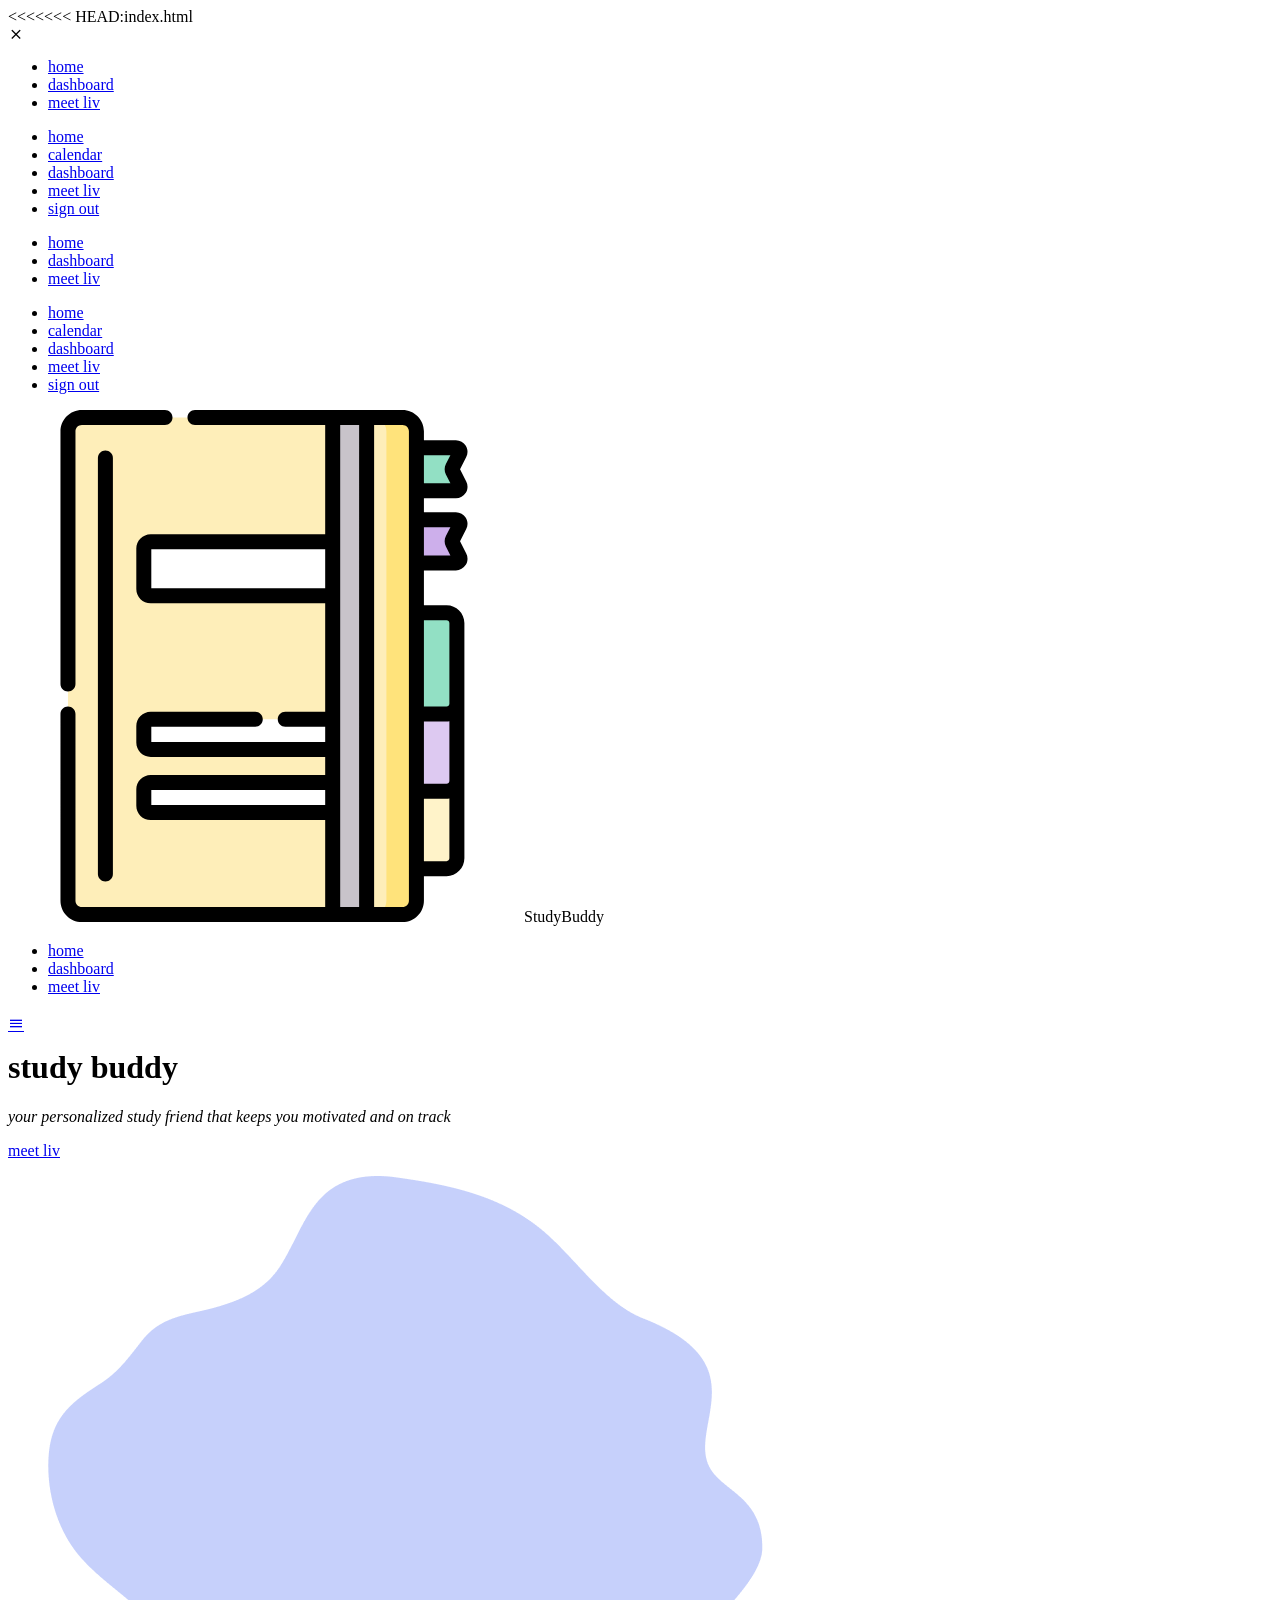
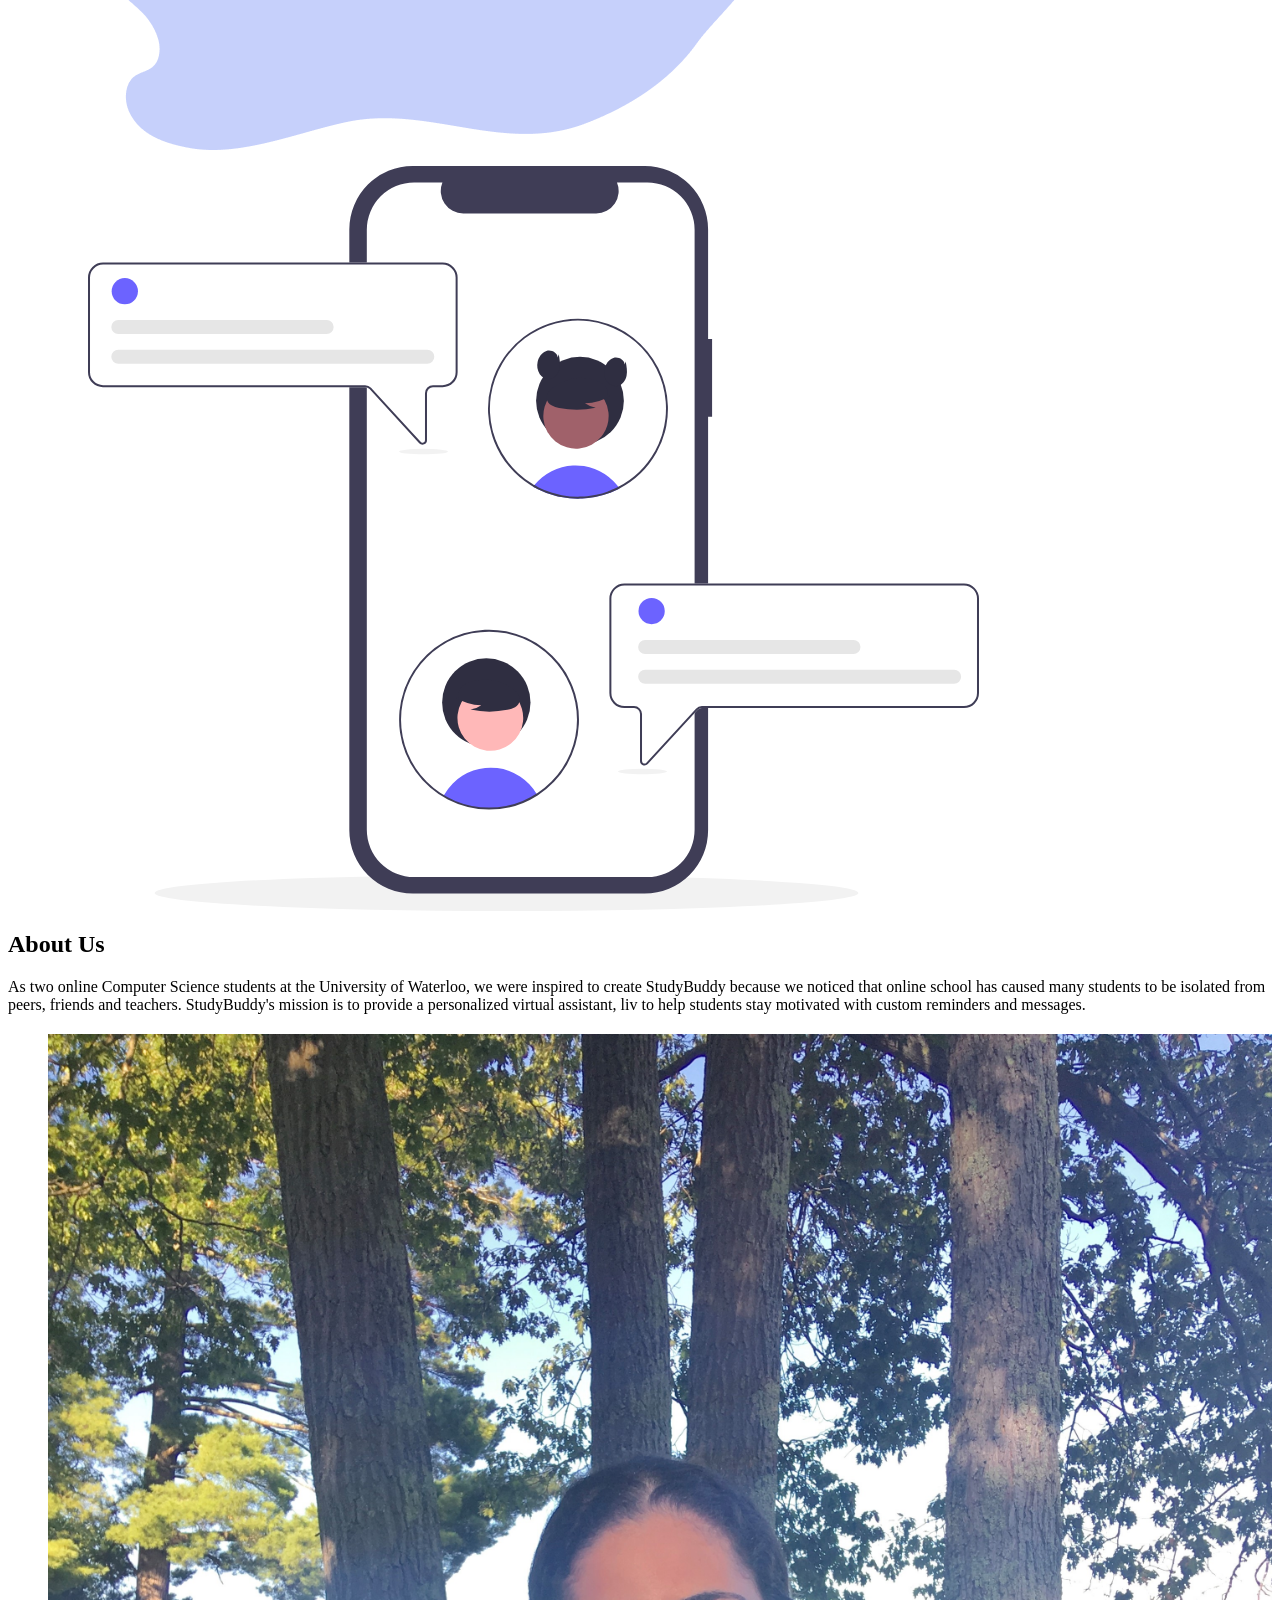
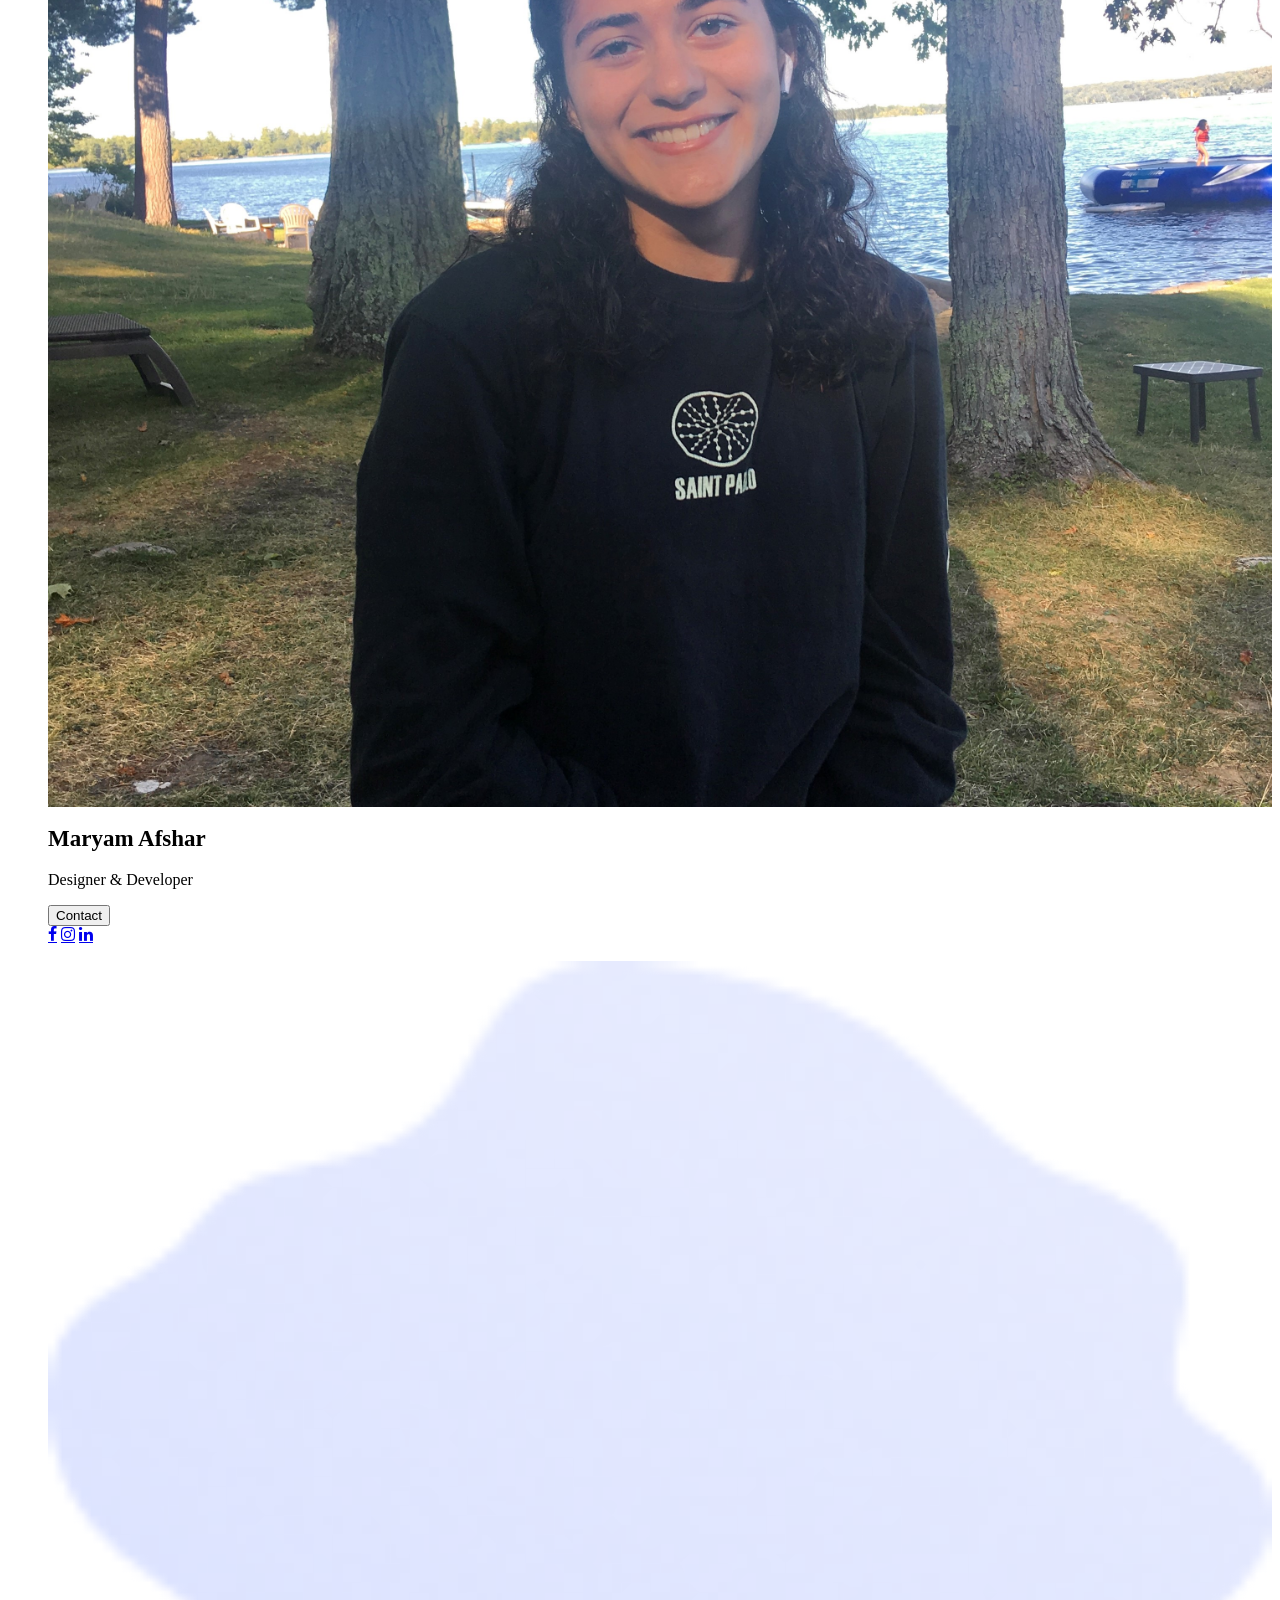
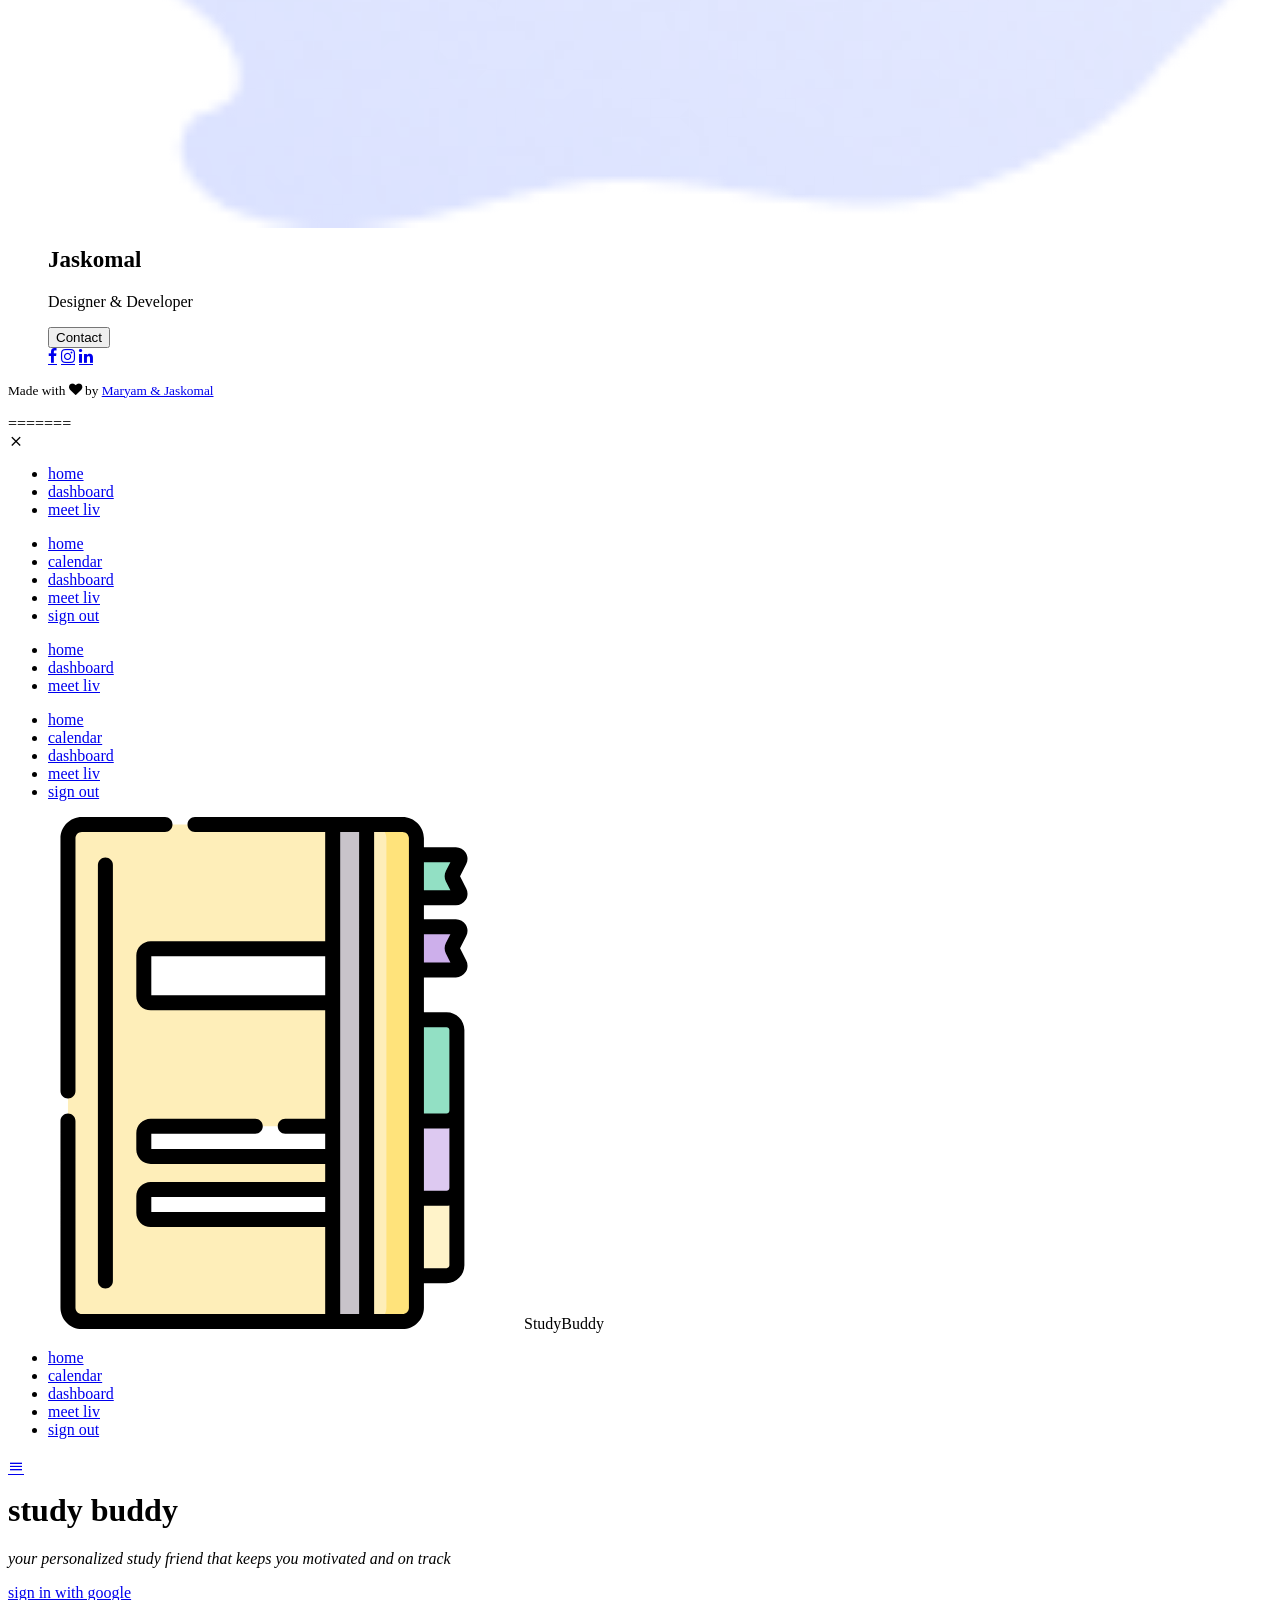
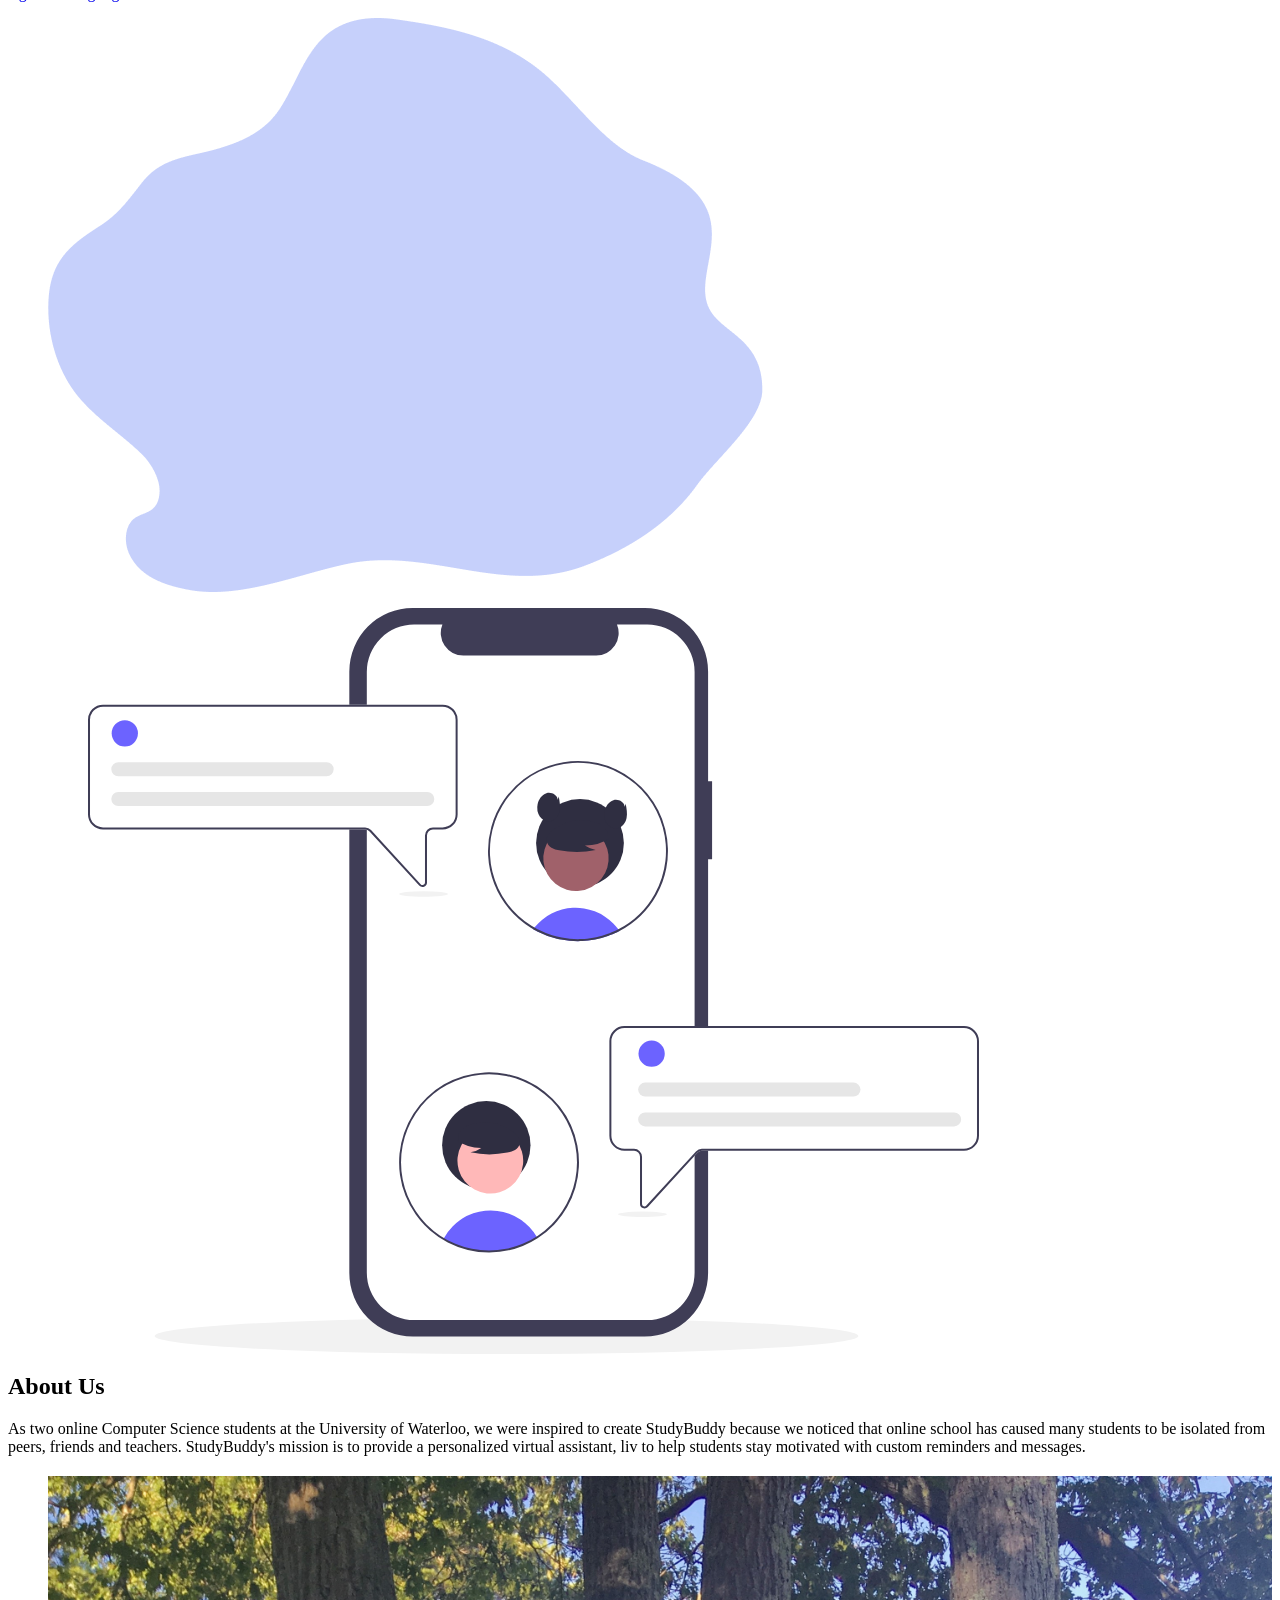
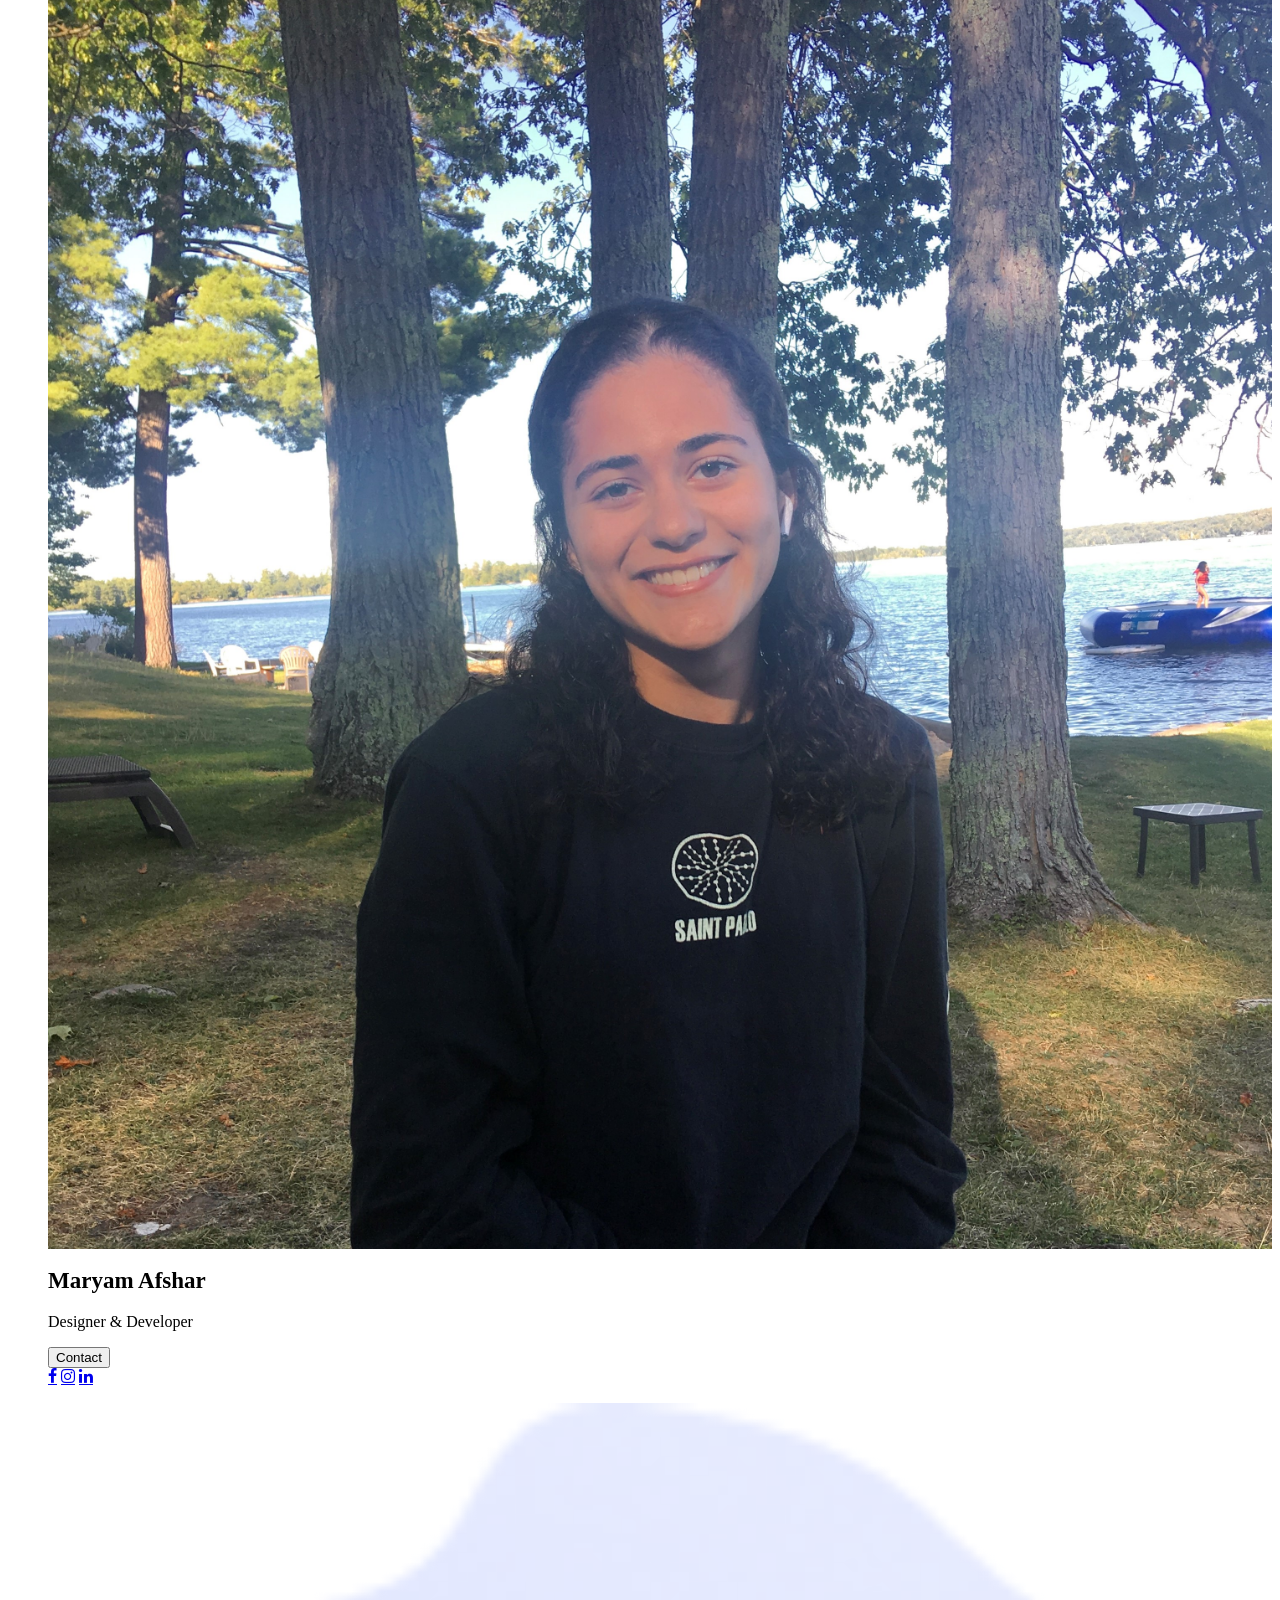
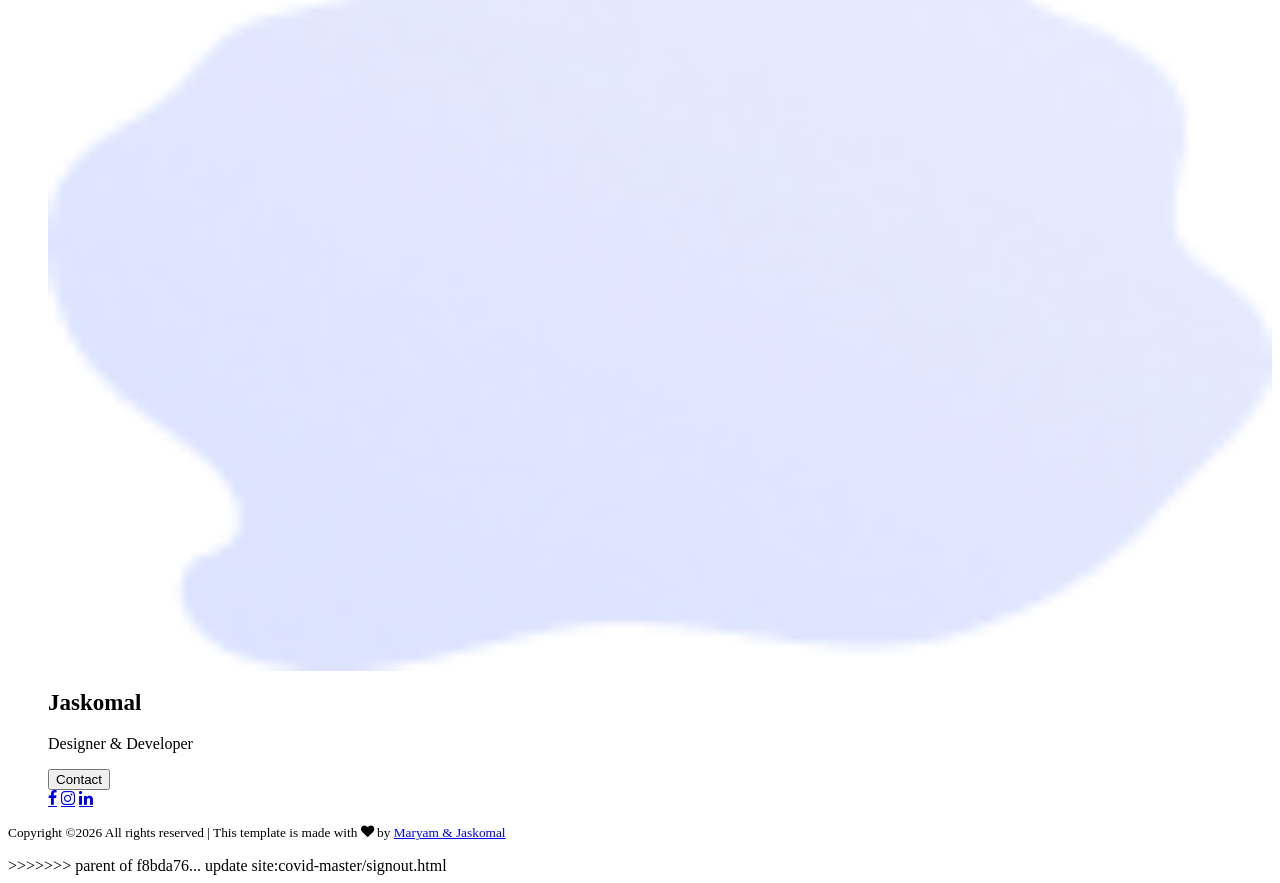
==== commit e94a7f2c: "update" ====
--- a/index.html
+++ b/index.html
@@ -1,4 +1,213 @@
-<<<<<<< HEAD:study-buddy/signout.html
+<<<<<<< HEAD:index.html
+<!doctype html>
+<html lang="en">
+<head>
+  <title>StudyBuddy</title>
+  <meta charset="utf-8">
+  <meta name="viewport" content="width=device-width, initial-scale=1, shrink-to-fit=no">    
+
+  <link href="https://fonts.googleapis.com/css2?family=Mulish:wght@400;700;900&display=swap" rel="stylesheet">
+
+  <link rel="stylesheet" href="fonts/icomoon/style.css">
+
+  <link rel="stylesheet" href="css/bootstrap.min.css">
+  <link rel="stylesheet" href="css/jquery-ui.css">
+  <link rel="stylesheet" href="css/owl.carousel.min.css">
+  <link rel="stylesheet" href="css/owl.theme.default.min.css">
+  <link rel="stylesheet" href="css/owl.theme.default.min.css">
+
+  <link rel="stylesheet" href="css/jquery.fancybox.min.css">
+
+  <link rel="stylesheet" href="css/bootstrap-datepicker.css">
+
+  <link rel="stylesheet" href="fonts/flaticon/font/flaticon.css">
+  <link rel="stylesheet" href="fonts/flaticon-covid/font/flaticon.css">
+
+  <link rel="stylesheet" href="css/aos.css">
+
+  <link rel="stylesheet" href="css/style.css">
+
+</head>
+<body data-spy="scroll" data-target=".site-navbar-target" data-offset="300">
+
+
+  <div id="overlayer"></div>
+  <div class="loader">
+    <div class="spinner-border text-primary" role="status">
+      <span class="sr-only">Loading...</span>
+    </div>
+  </div>
+
+
+  <div class="site-wrap">
+
+    <div class="site-mobile-menu site-navbar-target">
+      <div class="site-mobile-menu-header">
+        <div class="site-mobile-menu-close mt-3">
+          <span class="icon-close2 js-menu-toggle"></span>
+        </div>
+      </div>
+      <div class="site-mobile-menu-body"></div>
+    </div>
+
+    
+    <header class="site-navbar light js-sticky-header site-navbar-target" role="banner">
+
+      <div class="container">
+        <div class="row align-items-center">
+            <div class="logo">
+              <img src="home_images/notebook.svg" alt="logo" />
+              StudyBuddy
+          </div>
+
+          <div class="col-12 col-md-10 d-none d-xl-block">
+            <nav class="site-navigation position-relative text-right" role="navigation">
+
+              <ul class="site-menu main-menu js-clone-nav mr-auto d-none d-lg-block">
+                <li class="active"><a href="index.html" class="nav-link">home</a></li>
+         
+                <li><a href="dashboard.html" class="nav-link">dashboard</a></li>
+
+
+                <li><a href="meet.html" class="nav-link">meet liv</a></li>
+                
+              </ul>
+            </nav>
+          </div>
+
+
+          <div class="col-6 d-inline-block d-xl-none ml-md-0 py-3" style="position: relative; top: 3px;"><a href="#" class="site-menu-toggle js-menu-toggle float-right"><span class="icon-menu h3 text-black"></span></a></div>
+
+        </div>
+      </div>
+
+    </header>
+
+    
+    <div class="hero-v1">
+      <div class="container">
+        <div class="row align-items-center">
+          <div class="col-lg-6 mr-auto text-center text-lg-left">
+            <h1 class="heading mb-3">study 
+              buddy</h1>
+            <i class="mb-5">your personalized study friend that keeps you motivated and on track</i>
+            <p></p>
+            <p class="mb-4"><a href="meet.html" class="btn btn-primary">meet liv</a></p>
+          </div>
+          <div class="col-lg-6">
+            <figure class="illustration2">
+              <img src="images/main_blob.png" alt="Image" class="img-fluid">
+            <figure class="illustration">
+              <img src= "images\undraw_Chatting_re_j55r.svg" alt="Image" class="img-fluid">
+              
+            </figure>
+          </div>
+          <div class="col-lg-6"></div>
+        </div>
+      </div>
+    </div>
+    
+
+    <!-- MAIN -->
+    
+    <div class="site-footer">
+      <div class="container">
+        <div class="row">
+          <div class="col-lg-4">
+            <h2 class="footer-heading mb-4">About Us</h2>
+            <p>As two online Computer Science students at the University of Waterloo, we were inspired to create StudyBuddy because we noticed that online school has caused many students to be isolated from peers, friends and teachers. 
+              StudyBuddy's mission is to provide a personalized virtual assistant, liv to help students stay motivated with custom reminders and messages.
+
+            </p>
+          </div>
+          <div class="col-lg-8">
+            <div class="row">
+              <div class="col-lg-4">
+                <h2 class="footer-heading mb-4"></h2>
+                
+              </div>
+              <div class="col-lg-4">
+
+                <ul class="list-unstyled">
+                  <div class="row">
+                    <div class="column">
+                      <div class="card">
+                        <img src="images\MaryamAfshar_Headshot.jpg" alt="Jane" style="width:100%">
+                        <div class="container">
+                          <h2 style="font-size: 23px;">Maryam Afshar</h2>
+                          <p class="title">Designer & Developer</p>
+                          
+                          <a href = "mailto: maryam.afshar@uwaterloo.ca"><button class="button">Contact</button></a>
+                        </div>
+                      </div>
+                    </div>
+                    <div class="my-5">
+                      <a href="https://www.facebook.com/maryam.afshar.794" class="pl-0 pr-3"><span class="icon-facebook"></span></a>
+                      <a href="https://www.instagram.com/mary1afshar/" class="pl-3 pr-3"><span class="icon-instagram"></span></a>
+                      <a href="https://www.linkedin.com/in/maryam-afshar-b269b619a/" class="pl-3 pr-3"><span class="icon-linkedin"></span></a>
+                    </div>
+                  
+                </ul>
+              </div>
+              <div class="col-lg-4">
+                <ul class="list-unstyled">
+                  <div class="row">
+                    <div class="column">
+                      <div class="card">
+                        <img src="images\blob3.png" alt="Jane" style="width:100%">
+                        <div class="container">
+                          <h2 style="font-size: 23px;">Jaskomal</h2>
+                          <p class="title">Designer & Developer</p>
+                          
+                          <a href = "mailto: maryam.afshar@uwaterloo.ca"><button class="button">Contact</button></a>
+                        </div>
+                      </div>
+                    </div>
+                    <div class="my-5">
+                      <a href="https://www.facebook.com/maryam.afshar.794" class="pl-0 pr-3"><span class="icon-facebook"></span></a>
+                      <a href="https://www.instagram.com/mary1afshar/" class="pl-3 pr-3"><span class="icon-instagram"></span></a>
+                      <a href="https://www.linkedin.com/in/maryam-afshar-b269b619a/" class="pl-3 pr-3"><span class="icon-linkedin"></span></a>
+                    </div>
+                  </div>
+                </div>
+              </div>
+            </div>
+            <div class="row text-center">
+              <div class="col-md-12">
+                <div class="border-top pt-5">
+                  <p style="align-items: center" class="copyright"><small>
+                    <!-- Link back to Colorlib can't be removed. Template is licensed under CC BY 3.0. -->
+                     Made with <i class="icon-heart text-danger" aria-hidden="true"></i> by <a href="https://colorlib.com" target="_blank" >Maryam & Jaskomal</a>
+                    <!-- Link back to Colorlib can't be removed. Template is licensed under CC BY 3.0. --></small></p>
+    
+                  </div>
+                </div>
+    
+              </div>
+            </div>
+          </div>
+        </div>
+
+  </div> <!-- .site-wrap -->
+
+  <script src="js/jquery-3.3.1.min.js"></script>
+  <script src="js/jquery-ui.js"></script>
+  <script src="js/popper.min.js"></script>
+  <script src="js/bootstrap.min.js"></script>
+  <script src="js/owl.carousel.min.js"></script>
+  <script src="js/jquery.countdown.min.js"></script>
+  <script src="js/jquery.easing.1.3.js"></script>
+  <script src="js/aos.js"></script>
+  <script src="js/jquery.fancybox.min.js"></script>
+  <script src="js/jquery.sticky.js"></script>
+  <script src="js/isotope.pkgd.min.js"></script>
+
+
+  <script src="js/main.js"></script>
+
+
+</body>
+=======
 <!doctype html>
 <html lang="en">
 <head>
@@ -208,214 +417,5 @@
 
 
 </body>
-=======
-<!doctype html>
-<html lang="en">
-<head>
-  <title>StudyBuddy</title>
-  <meta charset="utf-8">
-  <meta name="viewport" content="width=device-width, initial-scale=1, shrink-to-fit=no">    
-
-  <link href="https://fonts.googleapis.com/css2?family=Mulish:wght@400;700;900&display=swap" rel="stylesheet">
-
-  <link rel="stylesheet" href="fonts/icomoon/style.css">
-
-  <link rel="stylesheet" href="css/bootstrap.min.css">
-  <link rel="stylesheet" href="css/jquery-ui.css">
-  <link rel="stylesheet" href="css/owl.carousel.min.css">
-  <link rel="stylesheet" href="css/owl.theme.default.min.css">
-  <link rel="stylesheet" href="css/owl.theme.default.min.css">
-
-  <link rel="stylesheet" href="css/jquery.fancybox.min.css">
-
-  <link rel="stylesheet" href="css/bootstrap-datepicker.css">
-
-  <link rel="stylesheet" href="fonts/flaticon/font/flaticon.css">
-  <link rel="stylesheet" href="fonts/flaticon-covid/font/flaticon.css">
-
-  <link rel="stylesheet" href="css/aos.css">
-
-  <link rel="stylesheet" href="css/style.css">
-
-</head>
-<body data-spy="scroll" data-target=".site-navbar-target" data-offset="300">
-
-
-  <div id="overlayer"></div>
-  <div class="loader">
-    <div class="spinner-border text-primary" role="status">
-      <span class="sr-only">Loading...</span>
-    </div>
-  </div>
-
-
-  <div class="site-wrap">
-
-    <div class="site-mobile-menu site-navbar-target">
-      <div class="site-mobile-menu-header">
-        <div class="site-mobile-menu-close mt-3">
-          <span class="icon-close2 js-menu-toggle"></span>
-        </div>
-      </div>
-      <div class="site-mobile-menu-body"></div>
-    </div>
-
-    
-    <header class="site-navbar light js-sticky-header site-navbar-target" role="banner">
-
-      <div class="container">
-        <div class="row align-items-center">
-            <div class="logo">
-              <img src="home_images/notebook.svg" alt="logo" />
-              StudyBuddy
-          </div>
-
-          <div class="col-12 col-md-10 d-none d-xl-block">
-            <nav class="site-navigation position-relative text-right" role="navigation">
-
-              <ul class="site-menu main-menu js-clone-nav mr-auto d-none d-lg-block">
-                <li class="active"><a href="index.html" class="nav-link">home</a></li>
-         
-                <li><a href="dashboard.html" class="nav-link">dashboard</a></li>
-
-
-                <li><a href="meet.html" class="nav-link">meet liv</a></li>
-                
-              </ul>
-            </nav>
-          </div>
-
-
-          <div class="col-6 d-inline-block d-xl-none ml-md-0 py-3" style="position: relative; top: 3px;"><a href="#" class="site-menu-toggle js-menu-toggle float-right"><span class="icon-menu h3 text-black"></span></a></div>
-
-        </div>
-      </div>
-
-    </header>
-
-    
-    <div class="hero-v1">
-      <div class="container">
-        <div class="row align-items-center">
-          <div class="col-lg-6 mr-auto text-center text-lg-left">
-            <h1 class="heading mb-3">study 
-              buddy</h1>
-            <i class="mb-5">your personalized study friend that keeps you motivated and on track</i>
-            <p></p>
-            <p class="mb-4"><a href="meet.html" class="btn btn-primary">meet liv</a></p>
-          </div>
-          <div class="col-lg-6">
-            <figure class="illustration2">
-              <img src="images/main_blob.png" alt="Image" class="img-fluid">
-            <figure class="illustration">
-              <img src= "images\undraw_Chatting_re_j55r.svg" alt="Image" class="img-fluid">
-              
-            </figure>
-          </div>
-          <div class="col-lg-6"></div>
-        </div>
-      </div>
-    </div>
-    
-
-    <!-- MAIN -->
-    
-    <div class="site-footer">
-      <div class="container">
-        <div class="row">
-          <div class="col-lg-4">
-            <h2 class="footer-heading mb-4">About Us</h2>
-            <p>As two online Computer Science students at the University of Waterloo, we were inspired to create StudyBuddy because we noticed that online school has caused many students to be isolated from peers, friends and teachers. 
-              StudyBuddy's mission is to provide a personalized virtual assistant, liv to help students stay motivated with custom reminders and messages.
-
-            </p>
-          </div>
-          <div class="col-lg-8">
-            <div class="row">
-              <div class="col-lg-4">
-                <h2 class="footer-heading mb-4"></h2>
-                
-              </div>
-              <div class="col-lg-4">
-
-                <ul class="list-unstyled">
-                  <div class="row">
-                    <div class="column">
-                      <div class="card">
-                        <img src="images\MaryamAfshar_Headshot.jpg" alt="Jane" style="width:100%">
-                        <div class="container">
-                          <h2 style="font-size: 23px;">Maryam Afshar</h2>
-                          <p class="title">Designer & Developer</p>
-                          
-                          <a href = "mailto: maryam.afshar@uwaterloo.ca"><button class="button">Contact</button></a>
-                        </div>
-                      </div>
-                    </div>
-                    <div class="my-5">
-                      <a href="https://www.facebook.com/maryam.afshar.794" class="pl-0 pr-3"><span class="icon-facebook"></span></a>
-                      <a href="https://www.instagram.com/mary1afshar/" class="pl-3 pr-3"><span class="icon-instagram"></span></a>
-                      <a href="https://www.linkedin.com/in/maryam-afshar-b269b619a/" class="pl-3 pr-3"><span class="icon-linkedin"></span></a>
-                    </div>
-                  
-                </ul>
-              </div>
-              <div class="col-lg-4">
-                <ul class="list-unstyled">
-                  <div class="row">
-                    <div class="column">
-                      <div class="card">
-                        <img src="images\blob3.png" alt="Jane" style="width:100%">
-                        <div class="container">
-                          <h2 style="font-size: 23px;">Jaskomal</h2>
-                          <p class="title">Designer & Developer</p>
-                          
-                          <a href = "mailto: maryam.afshar@uwaterloo.ca"><button class="button">Contact</button></a>
-                        </div>
-                      </div>
-                    </div>
-                    <div class="my-5">
-                      <a href="https://www.facebook.com/maryam.afshar.794" class="pl-0 pr-3"><span class="icon-facebook"></span></a>
-                      <a href="https://www.instagram.com/mary1afshar/" class="pl-3 pr-3"><span class="icon-instagram"></span></a>
-                      <a href="https://www.linkedin.com/in/maryam-afshar-b269b619a/" class="pl-3 pr-3"><span class="icon-linkedin"></span></a>
-                    </div>
-                  </div>
-                </div>
-              </div>
-            </div>
-            <div class="row text-center">
-              <div class="col-md-12">
-                <div class="border-top pt-5">
-                  <p style="align-items: center" class="copyright"><small>
-                    <!-- Link back to Colorlib can't be removed. Template is licensed under CC BY 3.0. -->
-                     Made with <i class="icon-heart text-danger" aria-hidden="true"></i> by <a href="https://colorlib.com" target="_blank" >Maryam & Jaskomal</a>
-                    <!-- Link back to Colorlib can't be removed. Template is licensed under CC BY 3.0. --></small></p>
-    
-                  </div>
-                </div>
-    
-              </div>
-            </div>
-          </div>
-        </div>
-
-  </div> <!-- .site-wrap -->
-
-  <script src="js/jquery-3.3.1.min.js"></script>
-  <script src="js/jquery-ui.js"></script>
-  <script src="js/popper.min.js"></script>
-  <script src="js/bootstrap.min.js"></script>
-  <script src="js/owl.carousel.min.js"></script>
-  <script src="js/jquery.countdown.min.js"></script>
-  <script src="js/jquery.easing.1.3.js"></script>
-  <script src="js/aos.js"></script>
-  <script src="js/jquery.fancybox.min.js"></script>
-  <script src="js/jquery.sticky.js"></script>
-  <script src="js/isotope.pkgd.min.js"></script>
-
-
-  <script src="js/main.js"></script>
-
-
-</body>
->>>>>>> 84af969b64646df8b6e5f7de8989516713b1f126:index.html
+>>>>>>> parent of f8bda76... update site:covid-master/signout.html
 </html>
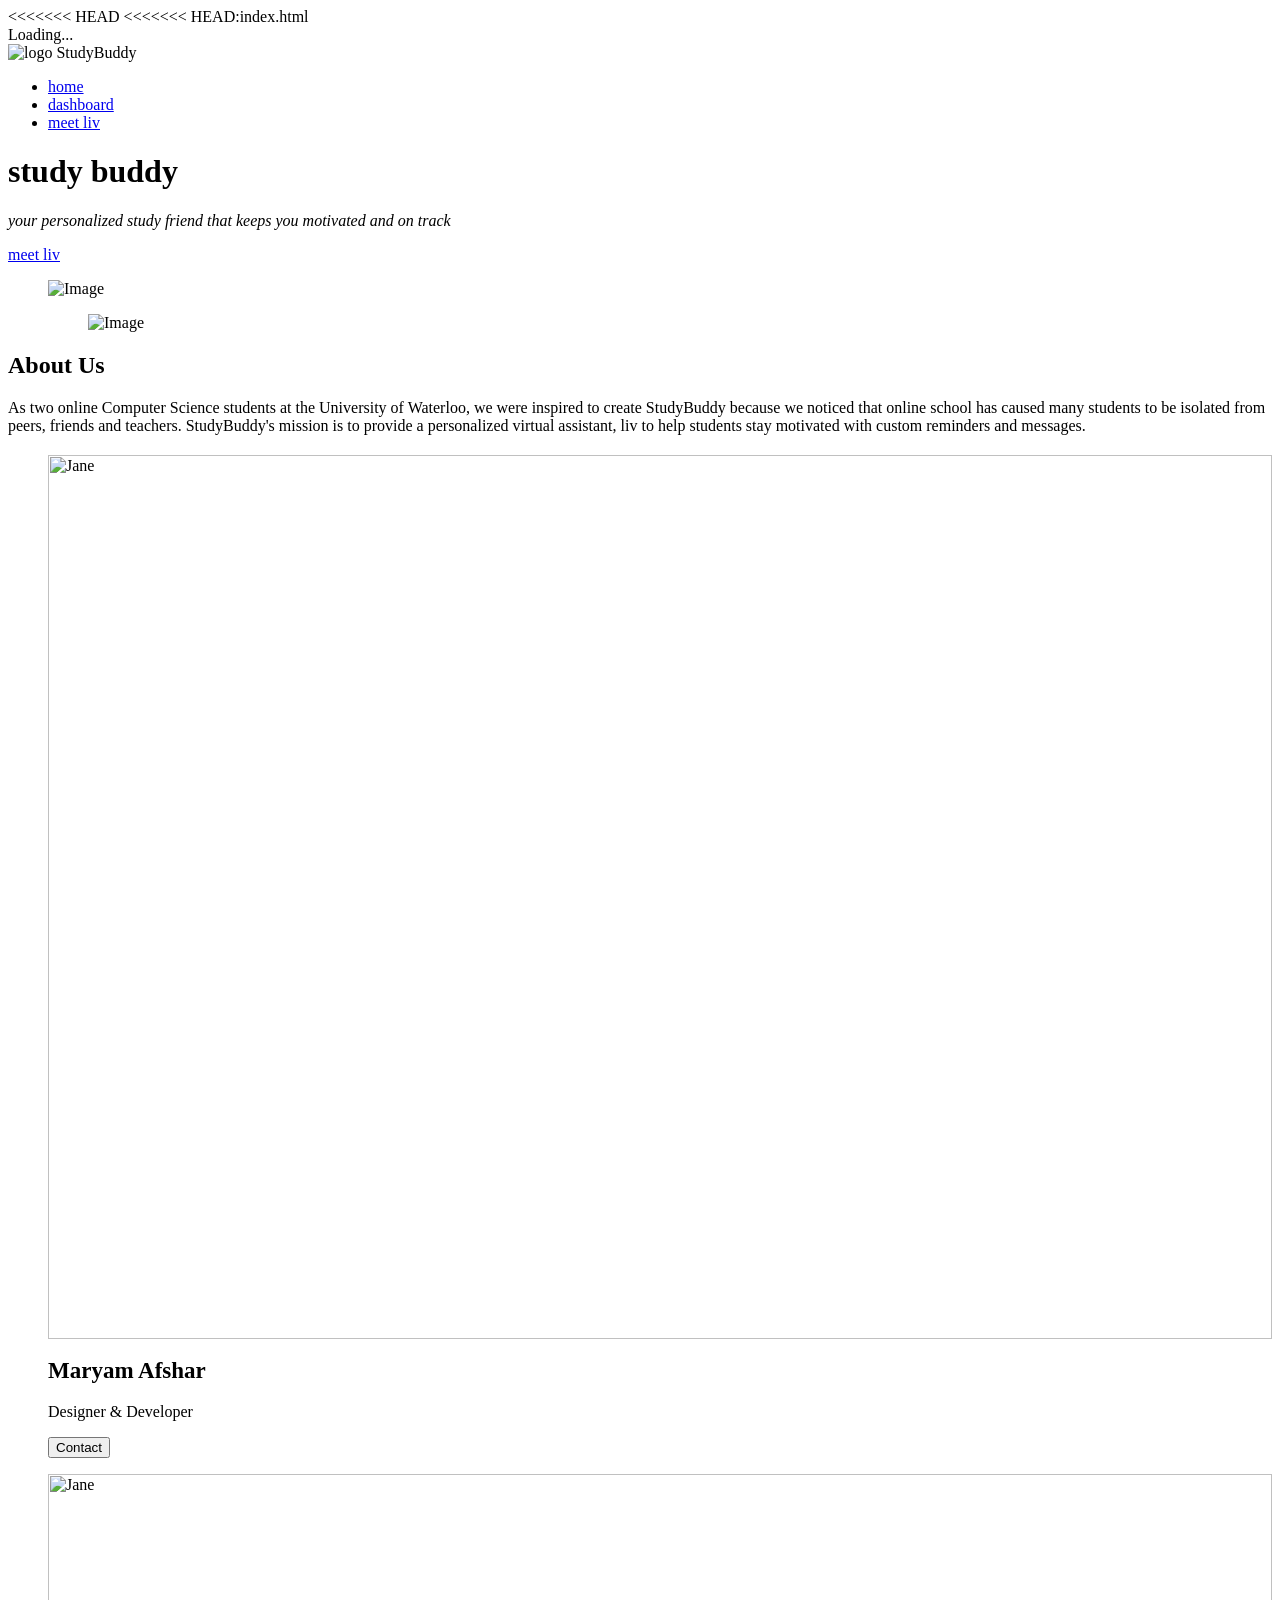
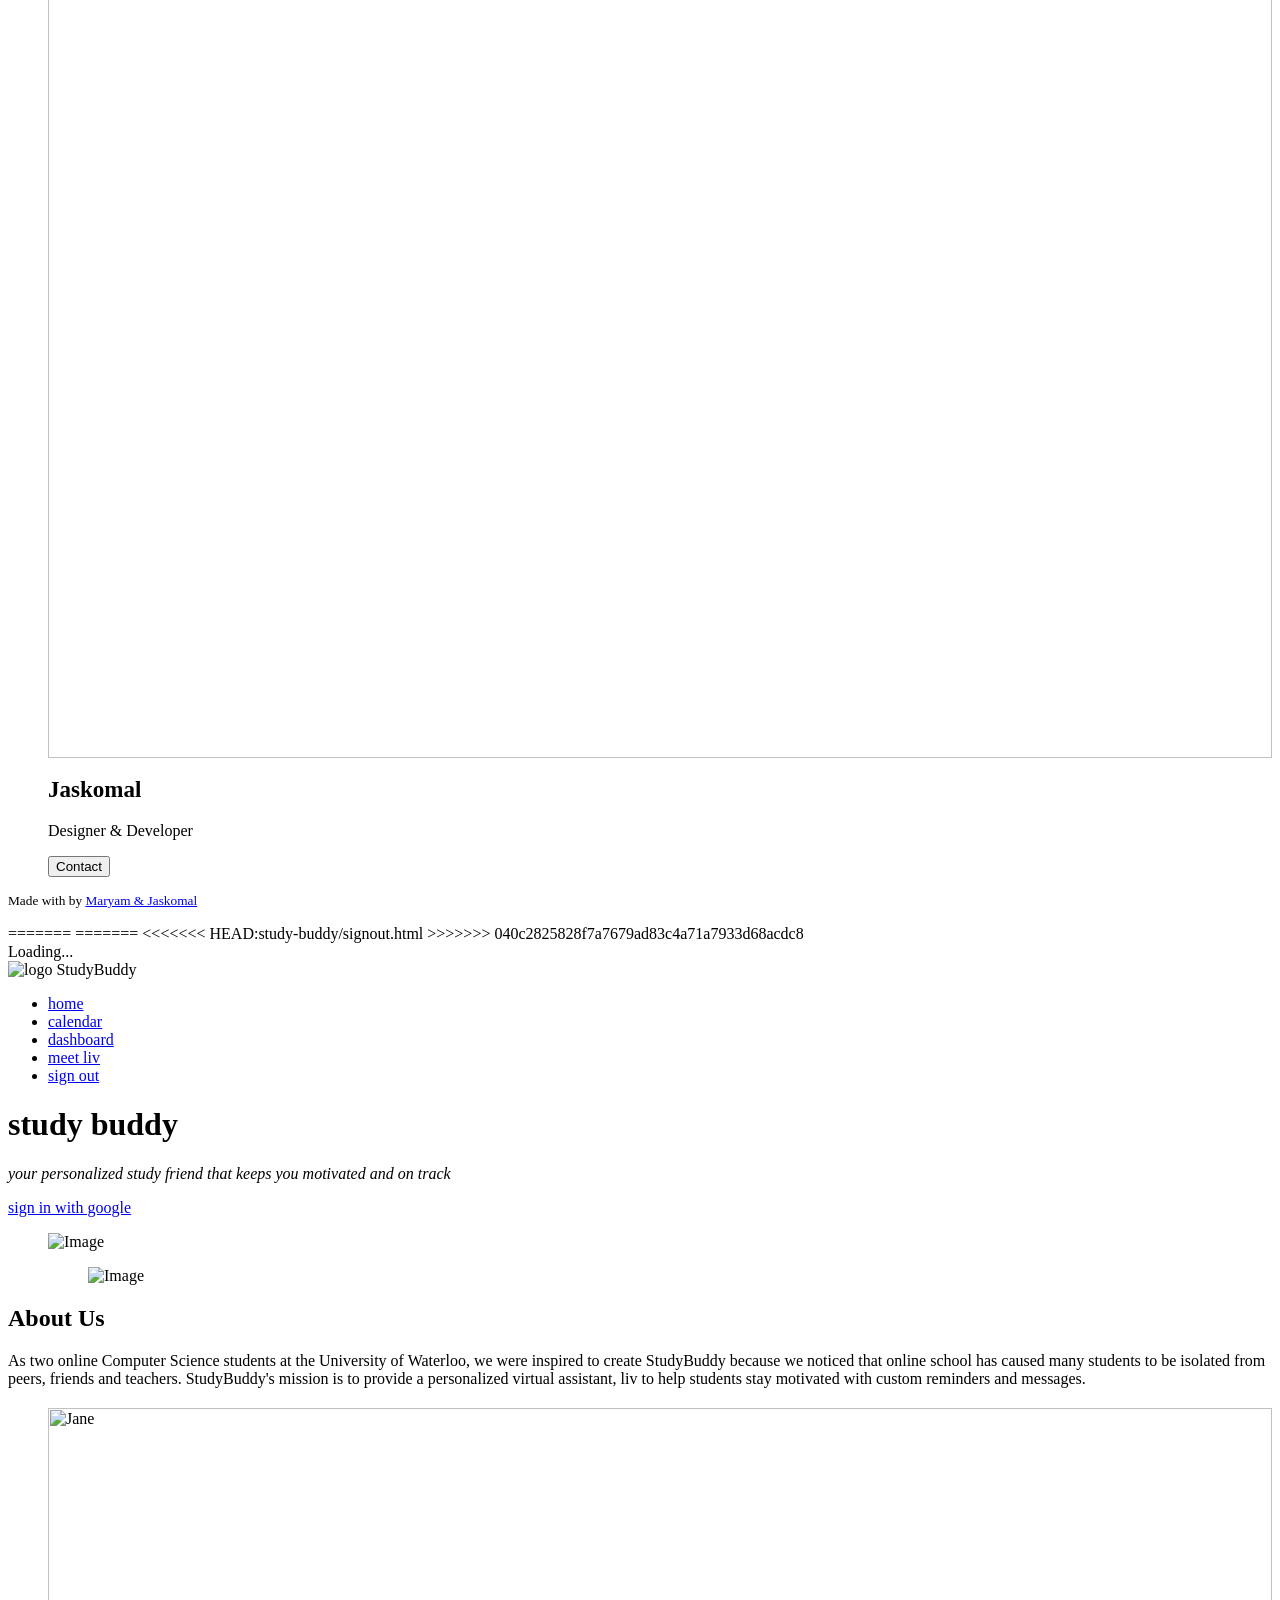
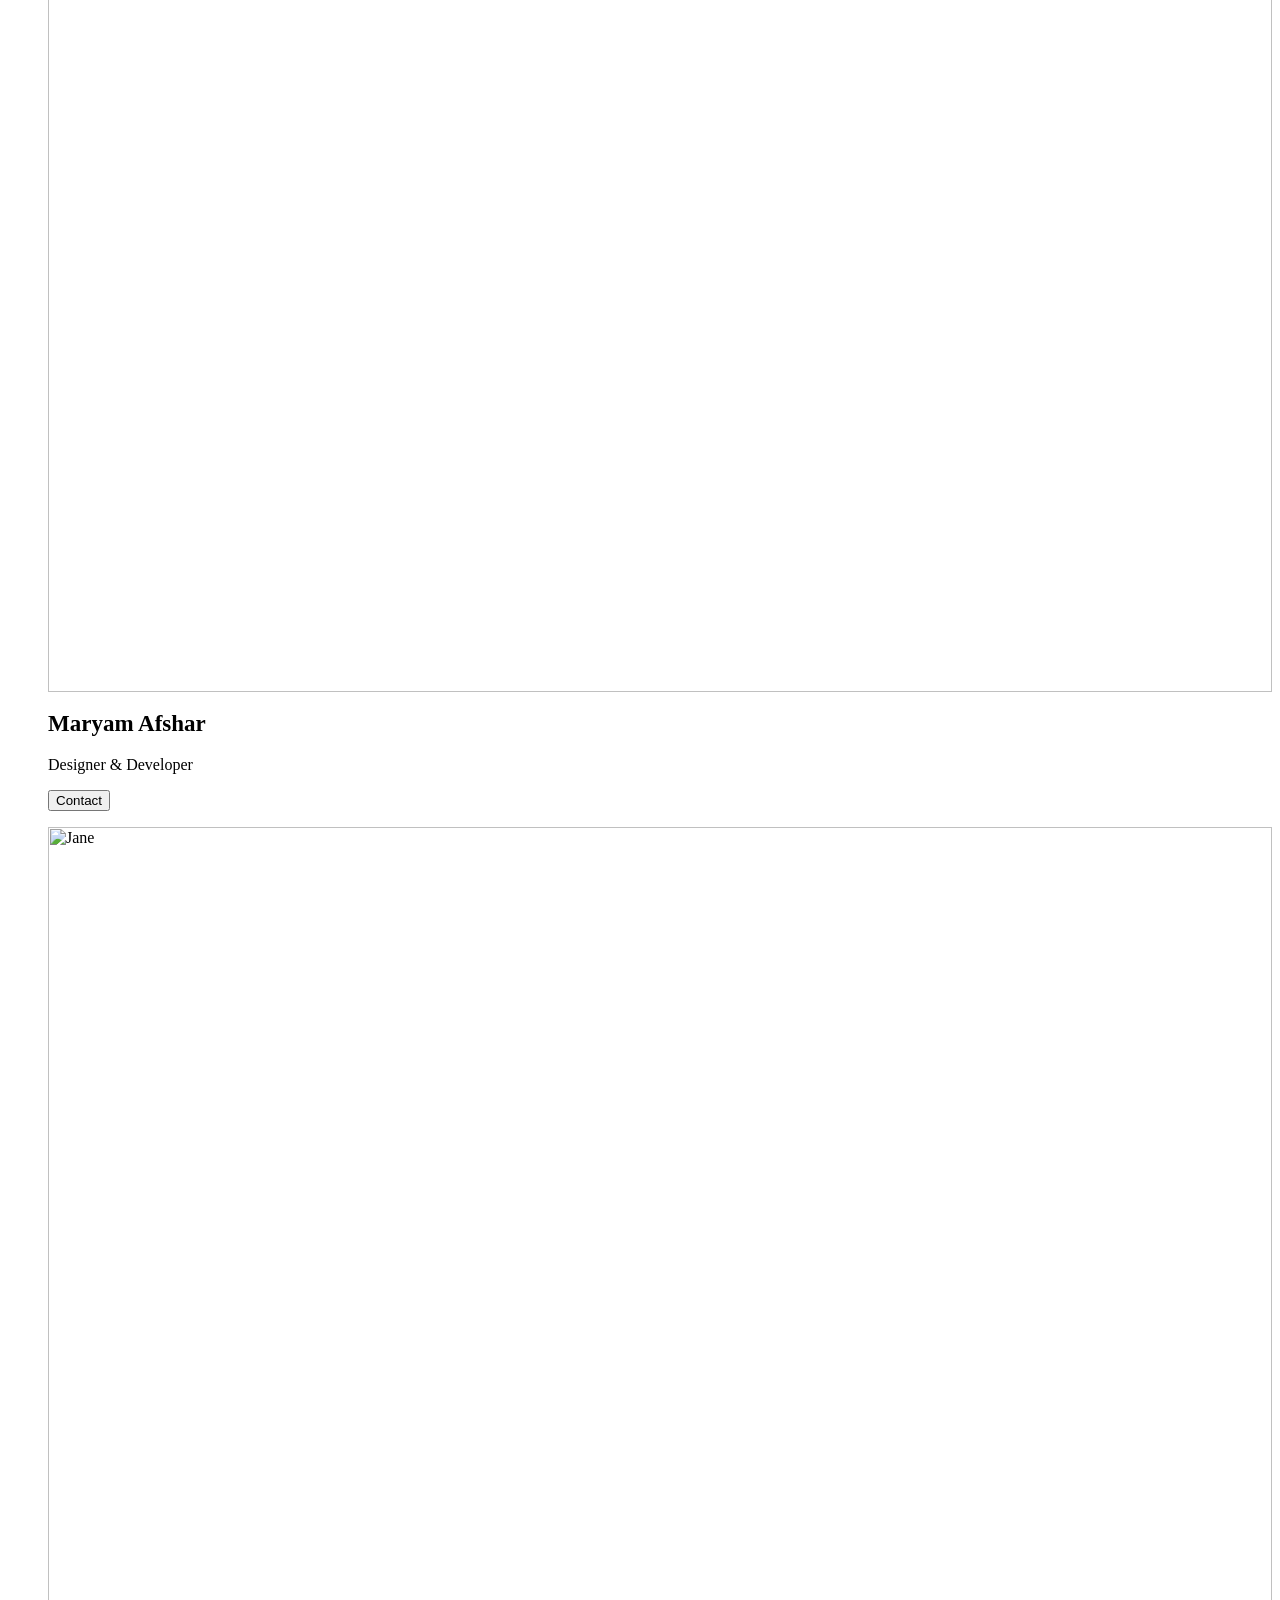
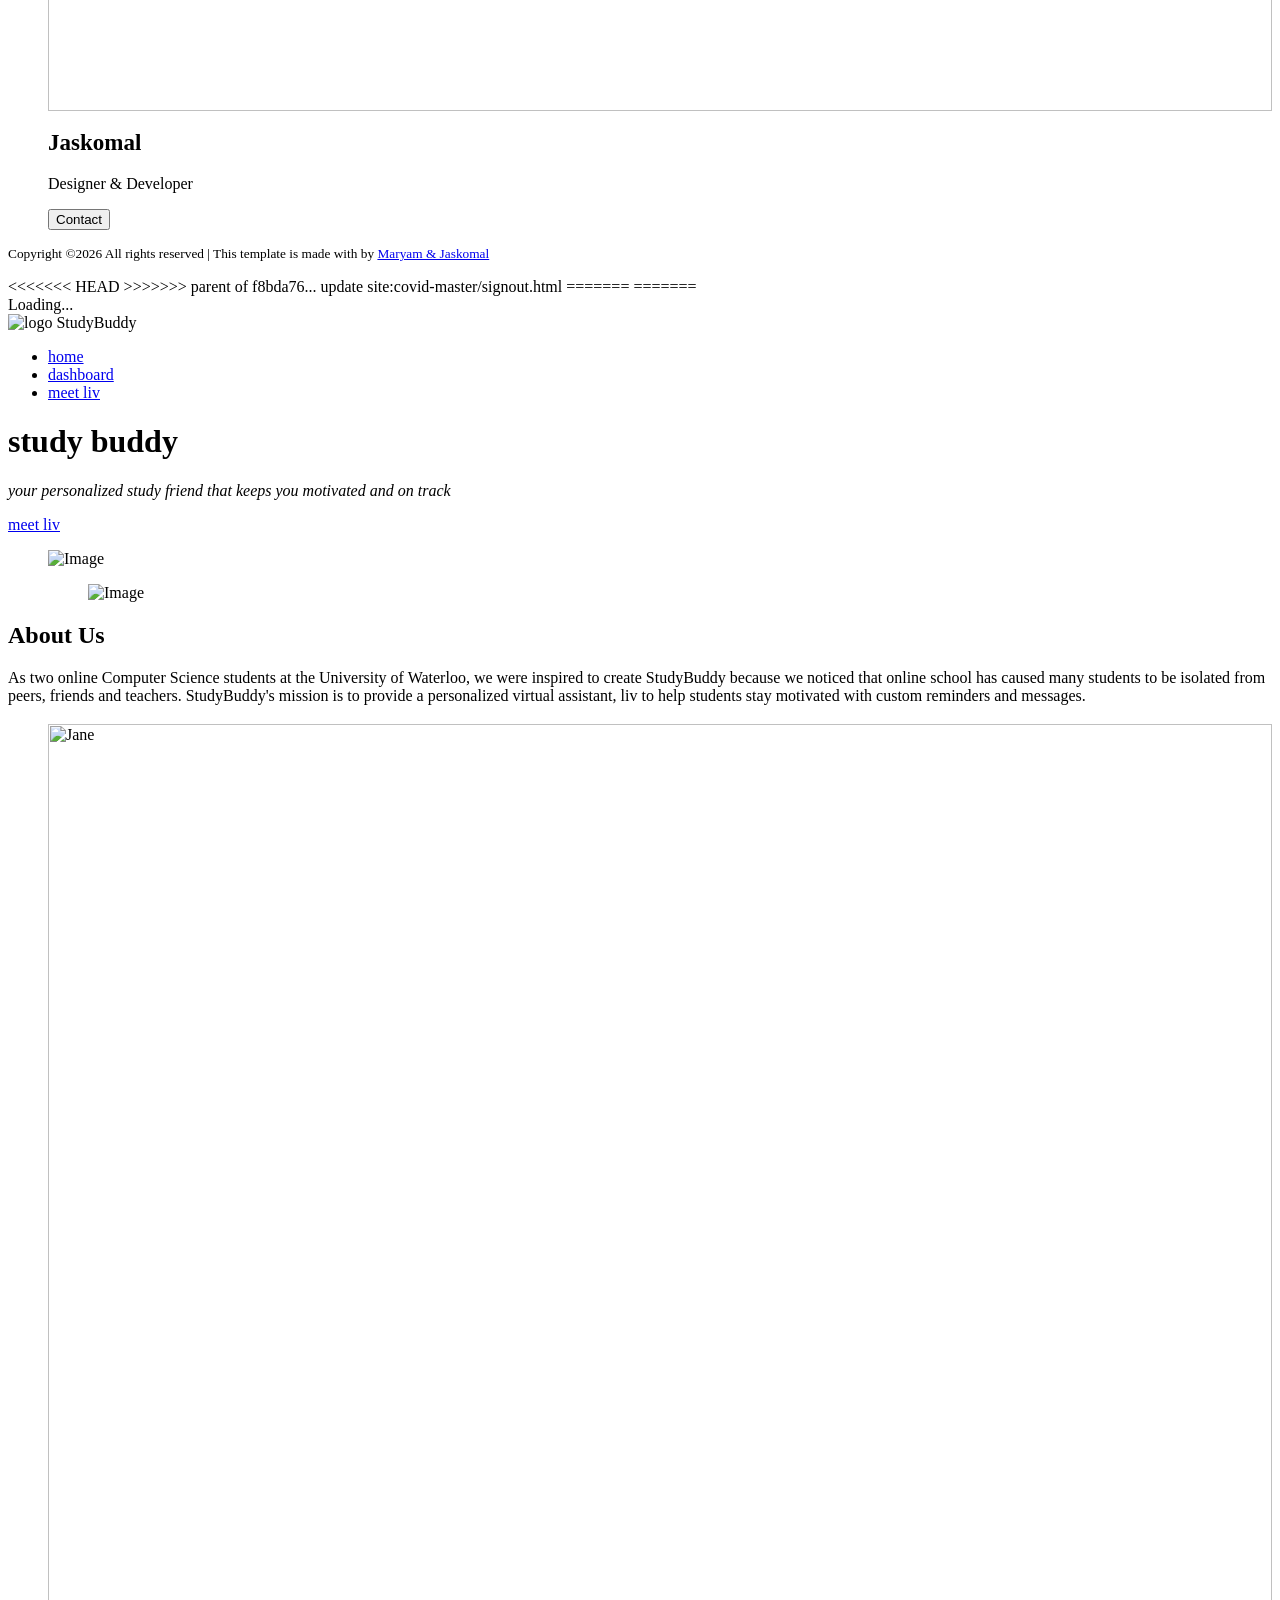
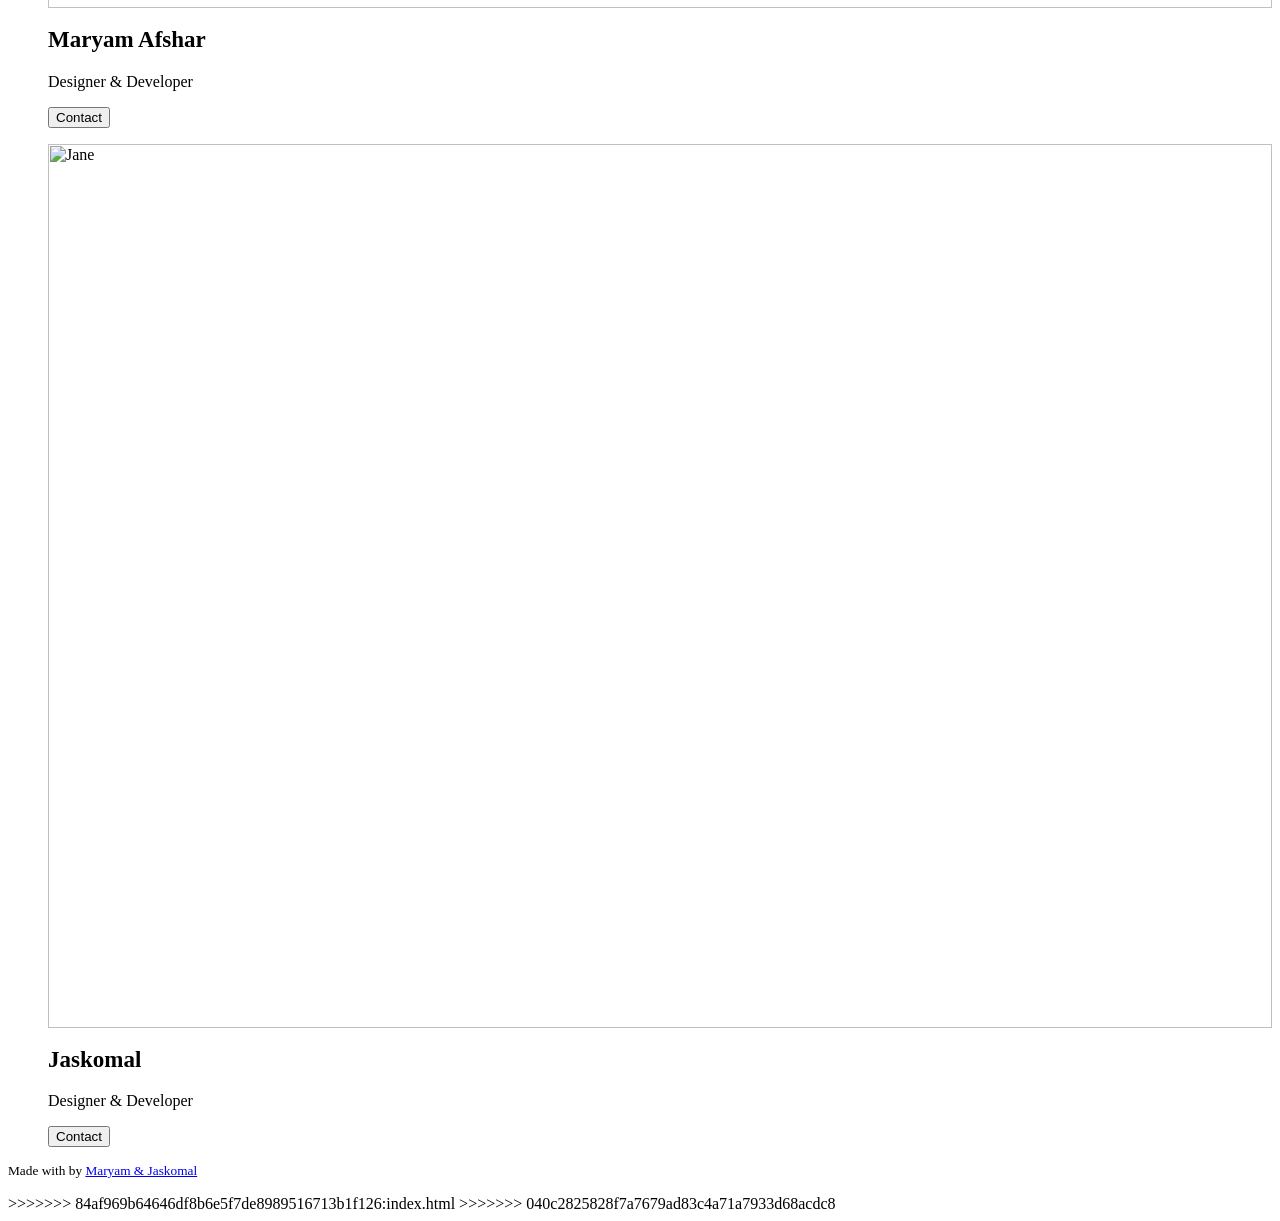
==== commit b199b363: "update" ====
--- a/index.html
+++ b/index.html
@@ -1,3 +1,4 @@
+<<<<<<< HEAD
 <<<<<<< HEAD:index.html
 <!doctype html>
 <html lang="en">
@@ -208,6 +209,9 @@
 
 </body>
 =======
+=======
+<<<<<<< HEAD:study-buddy/signout.html
+>>>>>>> 040c2825828f7a7679ad83c4a71a7933d68acdc8
 <!doctype html>
 <html lang="en">
 <head>
@@ -417,5 +421,218 @@
 
 
 </body>
+<<<<<<< HEAD
 >>>>>>> parent of f8bda76... update site:covid-master/signout.html
+=======
+=======
+<!doctype html>
+<html lang="en">
+<head>
+  <title>StudyBuddy</title>
+  <meta charset="utf-8">
+  <meta name="viewport" content="width=device-width, initial-scale=1, shrink-to-fit=no">    
+
+  <link href="https://fonts.googleapis.com/css2?family=Mulish:wght@400;700;900&display=swap" rel="stylesheet">
+
+  <link rel="stylesheet" href="fonts/icomoon/style.css">
+
+  <link rel="stylesheet" href="css/bootstrap.min.css">
+  <link rel="stylesheet" href="css/jquery-ui.css">
+  <link rel="stylesheet" href="css/owl.carousel.min.css">
+  <link rel="stylesheet" href="css/owl.theme.default.min.css">
+  <link rel="stylesheet" href="css/owl.theme.default.min.css">
+
+  <link rel="stylesheet" href="css/jquery.fancybox.min.css">
+
+  <link rel="stylesheet" href="css/bootstrap-datepicker.css">
+
+  <link rel="stylesheet" href="fonts/flaticon/font/flaticon.css">
+  <link rel="stylesheet" href="fonts/flaticon-covid/font/flaticon.css">
+
+  <link rel="stylesheet" href="css/aos.css">
+
+  <link rel="stylesheet" href="css/style.css">
+
+</head>
+<body data-spy="scroll" data-target=".site-navbar-target" data-offset="300">
+
+
+  <div id="overlayer"></div>
+  <div class="loader">
+    <div class="spinner-border text-primary" role="status">
+      <span class="sr-only">Loading...</span>
+    </div>
+  </div>
+
+
+  <div class="site-wrap">
+
+    <div class="site-mobile-menu site-navbar-target">
+      <div class="site-mobile-menu-header">
+        <div class="site-mobile-menu-close mt-3">
+          <span class="icon-close2 js-menu-toggle"></span>
+        </div>
+      </div>
+      <div class="site-mobile-menu-body"></div>
+    </div>
+
+    
+    <header class="site-navbar light js-sticky-header site-navbar-target" role="banner">
+
+      <div class="container">
+        <div class="row align-items-center">
+            <div class="logo">
+              <img src="home_images/notebook.svg" alt="logo" />
+              StudyBuddy
+          </div>
+
+          <div class="col-12 col-md-10 d-none d-xl-block">
+            <nav class="site-navigation position-relative text-right" role="navigation">
+
+              <ul class="site-menu main-menu js-clone-nav mr-auto d-none d-lg-block">
+                <li class="active"><a href="index.html" class="nav-link">home</a></li>
+         
+                <li><a href="dashboard.html" class="nav-link">dashboard</a></li>
+
+
+                <li><a href="meet.html" class="nav-link">meet liv</a></li>
+                
+              </ul>
+            </nav>
+          </div>
+
+
+          <div class="col-6 d-inline-block d-xl-none ml-md-0 py-3" style="position: relative; top: 3px;"><a href="#" class="site-menu-toggle js-menu-toggle float-right"><span class="icon-menu h3 text-black"></span></a></div>
+
+        </div>
+      </div>
+
+    </header>
+
+    
+    <div class="hero-v1">
+      <div class="container">
+        <div class="row align-items-center">
+          <div class="col-lg-6 mr-auto text-center text-lg-left">
+            <h1 class="heading mb-3">study 
+              buddy</h1>
+            <i class="mb-5">your personalized study friend that keeps you motivated and on track</i>
+            <p></p>
+            <p class="mb-4"><a href="meet.html" class="btn btn-primary">meet liv</a></p>
+          </div>
+          <div class="col-lg-6">
+            <figure class="illustration2">
+              <img src="images/main_blob.png" alt="Image" class="img-fluid">
+            <figure class="illustration">
+              <img src= "images\undraw_Chatting_re_j55r.svg" alt="Image" class="img-fluid">
+              
+            </figure>
+          </div>
+          <div class="col-lg-6"></div>
+        </div>
+      </div>
+    </div>
+    
+
+    <!-- MAIN -->
+    
+    <div class="site-footer">
+      <div class="container">
+        <div class="row">
+          <div class="col-lg-4">
+            <h2 class="footer-heading mb-4">About Us</h2>
+            <p>As two online Computer Science students at the University of Waterloo, we were inspired to create StudyBuddy because we noticed that online school has caused many students to be isolated from peers, friends and teachers. 
+              StudyBuddy's mission is to provide a personalized virtual assistant, liv to help students stay motivated with custom reminders and messages.
+
+            </p>
+          </div>
+          <div class="col-lg-8">
+            <div class="row">
+              <div class="col-lg-4">
+                <h2 class="footer-heading mb-4"></h2>
+                
+              </div>
+              <div class="col-lg-4">
+
+                <ul class="list-unstyled">
+                  <div class="row">
+                    <div class="column">
+                      <div class="card">
+                        <img src="images\MaryamAfshar_Headshot.jpg" alt="Jane" style="width:100%">
+                        <div class="container">
+                          <h2 style="font-size: 23px;">Maryam Afshar</h2>
+                          <p class="title">Designer & Developer</p>
+                          
+                          <a href = "mailto: maryam.afshar@uwaterloo.ca"><button class="button">Contact</button></a>
+                        </div>
+                      </div>
+                    </div>
+                    <div class="my-5">
+                      <a href="https://www.facebook.com/maryam.afshar.794" class="pl-0 pr-3"><span class="icon-facebook"></span></a>
+                      <a href="https://www.instagram.com/mary1afshar/" class="pl-3 pr-3"><span class="icon-instagram"></span></a>
+                      <a href="https://www.linkedin.com/in/maryam-afshar-b269b619a/" class="pl-3 pr-3"><span class="icon-linkedin"></span></a>
+                    </div>
+                  
+                </ul>
+              </div>
+              <div class="col-lg-4">
+                <ul class="list-unstyled">
+                  <div class="row">
+                    <div class="column">
+                      <div class="card">
+                        <img src="images\blob3.png" alt="Jane" style="width:100%">
+                        <div class="container">
+                          <h2 style="font-size: 23px;">Jaskomal</h2>
+                          <p class="title">Designer & Developer</p>
+                          
+                          <a href = "mailto: maryam.afshar@uwaterloo.ca"><button class="button">Contact</button></a>
+                        </div>
+                      </div>
+                    </div>
+                    <div class="my-5">
+                      <a href="https://www.facebook.com/maryam.afshar.794" class="pl-0 pr-3"><span class="icon-facebook"></span></a>
+                      <a href="https://www.instagram.com/mary1afshar/" class="pl-3 pr-3"><span class="icon-instagram"></span></a>
+                      <a href="https://www.linkedin.com/in/maryam-afshar-b269b619a/" class="pl-3 pr-3"><span class="icon-linkedin"></span></a>
+                    </div>
+                  </div>
+                </div>
+              </div>
+            </div>
+            <div class="row text-center">
+              <div class="col-md-12">
+                <div class="border-top pt-5">
+                  <p style="align-items: center" class="copyright"><small>
+                    <!-- Link back to Colorlib can't be removed. Template is licensed under CC BY 3.0. -->
+                     Made with <i class="icon-heart text-danger" aria-hidden="true"></i> by <a href="https://colorlib.com" target="_blank" >Maryam & Jaskomal</a>
+                    <!-- Link back to Colorlib can't be removed. Template is licensed under CC BY 3.0. --></small></p>
+    
+                  </div>
+                </div>
+    
+              </div>
+            </div>
+          </div>
+        </div>
+
+  </div> <!-- .site-wrap -->
+
+  <script src="js/jquery-3.3.1.min.js"></script>
+  <script src="js/jquery-ui.js"></script>
+  <script src="js/popper.min.js"></script>
+  <script src="js/bootstrap.min.js"></script>
+  <script src="js/owl.carousel.min.js"></script>
+  <script src="js/jquery.countdown.min.js"></script>
+  <script src="js/jquery.easing.1.3.js"></script>
+  <script src="js/aos.js"></script>
+  <script src="js/jquery.fancybox.min.js"></script>
+  <script src="js/jquery.sticky.js"></script>
+  <script src="js/isotope.pkgd.min.js"></script>
+
+
+  <script src="js/main.js"></script>
+
+
+</body>
+>>>>>>> 84af969b64646df8b6e5f7de8989516713b1f126:index.html
+>>>>>>> 040c2825828f7a7679ad83c4a71a7933d68acdc8
 </html>
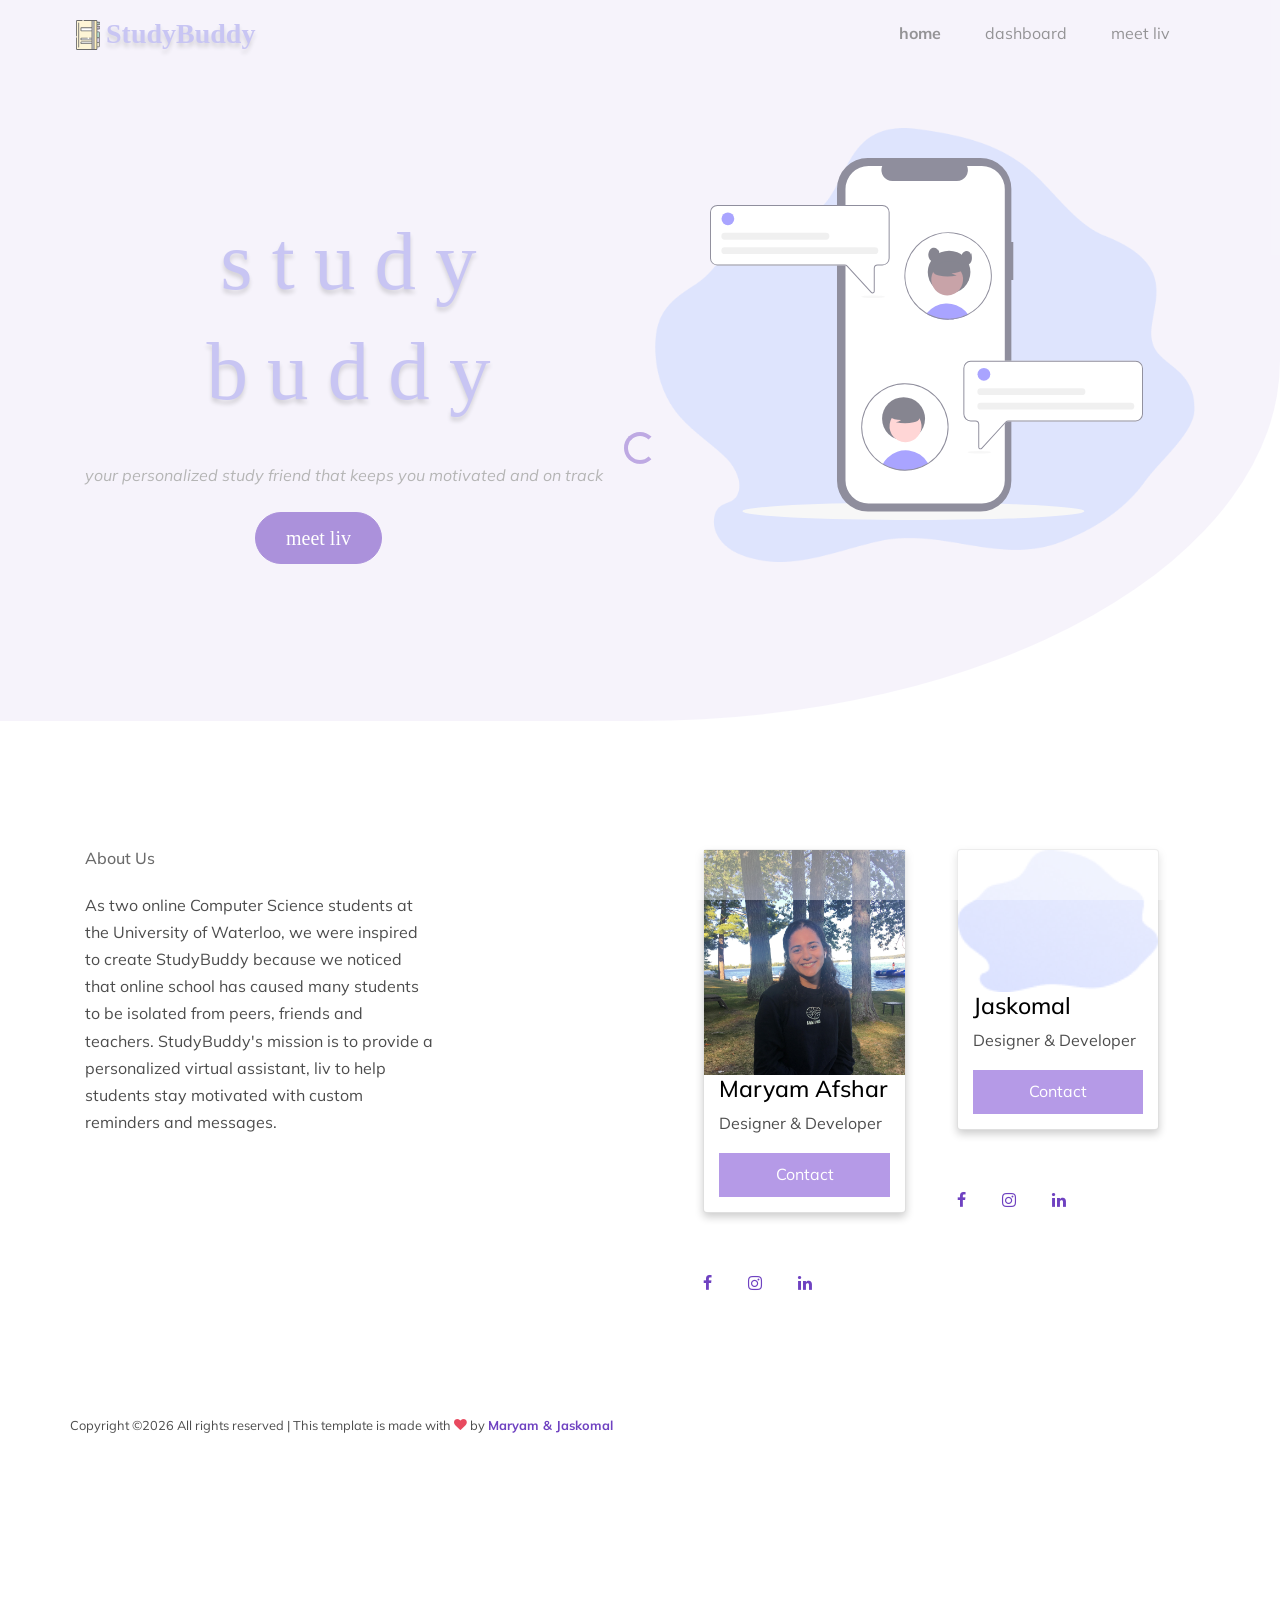
==== commit 5fde2fe7: "main" ====
--- a/index.html
+++ b/index.html
@@ -1,217 +1,3 @@
-<<<<<<< HEAD
-<<<<<<< HEAD:index.html
-<!doctype html>
-<html lang="en">
-<head>
-  <title>StudyBuddy</title>
-  <meta charset="utf-8">
-  <meta name="viewport" content="width=device-width, initial-scale=1, shrink-to-fit=no">    
-
-  <link href="https://fonts.googleapis.com/css2?family=Mulish:wght@400;700;900&display=swap" rel="stylesheet">
-
-  <link rel="stylesheet" href="fonts/icomoon/style.css">
-
-  <link rel="stylesheet" href="css/bootstrap.min.css">
-  <link rel="stylesheet" href="css/jquery-ui.css">
-  <link rel="stylesheet" href="css/owl.carousel.min.css">
-  <link rel="stylesheet" href="css/owl.theme.default.min.css">
-  <link rel="stylesheet" href="css/owl.theme.default.min.css">
-
-  <link rel="stylesheet" href="css/jquery.fancybox.min.css">
-
-  <link rel="stylesheet" href="css/bootstrap-datepicker.css">
-
-  <link rel="stylesheet" href="fonts/flaticon/font/flaticon.css">
-  <link rel="stylesheet" href="fonts/flaticon-covid/font/flaticon.css">
-
-  <link rel="stylesheet" href="css/aos.css">
-
-  <link rel="stylesheet" href="css/style.css">
-
-</head>
-<body data-spy="scroll" data-target=".site-navbar-target" data-offset="300">
-
-
-  <div id="overlayer"></div>
-  <div class="loader">
-    <div class="spinner-border text-primary" role="status">
-      <span class="sr-only">Loading...</span>
-    </div>
-  </div>
-
-
-  <div class="site-wrap">
-
-    <div class="site-mobile-menu site-navbar-target">
-      <div class="site-mobile-menu-header">
-        <div class="site-mobile-menu-close mt-3">
-          <span class="icon-close2 js-menu-toggle"></span>
-        </div>
-      </div>
-      <div class="site-mobile-menu-body"></div>
-    </div>
-
-    
-    <header class="site-navbar light js-sticky-header site-navbar-target" role="banner">
-
-      <div class="container">
-        <div class="row align-items-center">
-            <div class="logo">
-              <img src="home_images/notebook.svg" alt="logo" />
-              StudyBuddy
-          </div>
-
-          <div class="col-12 col-md-10 d-none d-xl-block">
-            <nav class="site-navigation position-relative text-right" role="navigation">
-
-              <ul class="site-menu main-menu js-clone-nav mr-auto d-none d-lg-block">
-                <li class="active"><a href="index.html" class="nav-link">home</a></li>
-         
-                <li><a href="dashboard.html" class="nav-link">dashboard</a></li>
-
-
-                <li><a href="meet.html" class="nav-link">meet liv</a></li>
-                
-              </ul>
-            </nav>
-          </div>
-
-
-          <div class="col-6 d-inline-block d-xl-none ml-md-0 py-3" style="position: relative; top: 3px;"><a href="#" class="site-menu-toggle js-menu-toggle float-right"><span class="icon-menu h3 text-black"></span></a></div>
-
-        </div>
-      </div>
-
-    </header>
-
-    
-    <div class="hero-v1">
-      <div class="container">
-        <div class="row align-items-center">
-          <div class="col-lg-6 mr-auto text-center text-lg-left">
-            <h1 class="heading mb-3">study 
-              buddy</h1>
-            <i class="mb-5">your personalized study friend that keeps you motivated and on track</i>
-            <p></p>
-            <p class="mb-4"><a href="meet.html" class="btn btn-primary">meet liv</a></p>
-          </div>
-          <div class="col-lg-6">
-            <figure class="illustration2">
-              <img src="images/main_blob.png" alt="Image" class="img-fluid">
-            <figure class="illustration">
-              <img src= "images\undraw_Chatting_re_j55r.svg" alt="Image" class="img-fluid">
-              
-            </figure>
-          </div>
-          <div class="col-lg-6"></div>
-        </div>
-      </div>
-    </div>
-    
-
-    <!-- MAIN -->
-    
-    <div class="site-footer">
-      <div class="container">
-        <div class="row">
-          <div class="col-lg-4">
-            <h2 class="footer-heading mb-4">About Us</h2>
-            <p>As two online Computer Science students at the University of Waterloo, we were inspired to create StudyBuddy because we noticed that online school has caused many students to be isolated from peers, friends and teachers. 
-              StudyBuddy's mission is to provide a personalized virtual assistant, liv to help students stay motivated with custom reminders and messages.
-
-            </p>
-          </div>
-          <div class="col-lg-8">
-            <div class="row">
-              <div class="col-lg-4">
-                <h2 class="footer-heading mb-4"></h2>
-                
-              </div>
-              <div class="col-lg-4">
-
-                <ul class="list-unstyled">
-                  <div class="row">
-                    <div class="column">
-                      <div class="card">
-                        <img src="images\MaryamAfshar_Headshot.jpg" alt="Jane" style="width:100%">
-                        <div class="container">
-                          <h2 style="font-size: 23px;">Maryam Afshar</h2>
-                          <p class="title">Designer & Developer</p>
-                          
-                          <a href = "mailto: maryam.afshar@uwaterloo.ca"><button class="button">Contact</button></a>
-                        </div>
-                      </div>
-                    </div>
-                    <div class="my-5">
-                      <a href="https://www.facebook.com/maryam.afshar.794" class="pl-0 pr-3"><span class="icon-facebook"></span></a>
-                      <a href="https://www.instagram.com/mary1afshar/" class="pl-3 pr-3"><span class="icon-instagram"></span></a>
-                      <a href="https://www.linkedin.com/in/maryam-afshar-b269b619a/" class="pl-3 pr-3"><span class="icon-linkedin"></span></a>
-                    </div>
-                  
-                </ul>
-              </div>
-              <div class="col-lg-4">
-                <ul class="list-unstyled">
-                  <div class="row">
-                    <div class="column">
-                      <div class="card">
-                        <img src="images\blob3.png" alt="Jane" style="width:100%">
-                        <div class="container">
-                          <h2 style="font-size: 23px;">Jaskomal</h2>
-                          <p class="title">Designer & Developer</p>
-                          
-                          <a href = "mailto: maryam.afshar@uwaterloo.ca"><button class="button">Contact</button></a>
-                        </div>
-                      </div>
-                    </div>
-                    <div class="my-5">
-                      <a href="https://www.facebook.com/maryam.afshar.794" class="pl-0 pr-3"><span class="icon-facebook"></span></a>
-                      <a href="https://www.instagram.com/mary1afshar/" class="pl-3 pr-3"><span class="icon-instagram"></span></a>
-                      <a href="https://www.linkedin.com/in/maryam-afshar-b269b619a/" class="pl-3 pr-3"><span class="icon-linkedin"></span></a>
-                    </div>
-                  </div>
-                </div>
-              </div>
-            </div>
-            <div class="row text-center">
-              <div class="col-md-12">
-                <div class="border-top pt-5">
-                  <p style="align-items: center" class="copyright"><small>
-                    <!-- Link back to Colorlib can't be removed. Template is licensed under CC BY 3.0. -->
-                     Made with <i class="icon-heart text-danger" aria-hidden="true"></i> by <a href="https://colorlib.com" target="_blank" >Maryam & Jaskomal</a>
-                    <!-- Link back to Colorlib can't be removed. Template is licensed under CC BY 3.0. --></small></p>
-    
-                  </div>
-                </div>
-    
-              </div>
-            </div>
-          </div>
-        </div>
-
-  </div> <!-- .site-wrap -->
-
-  <script src="js/jquery-3.3.1.min.js"></script>
-  <script src="js/jquery-ui.js"></script>
-  <script src="js/popper.min.js"></script>
-  <script src="js/bootstrap.min.js"></script>
-  <script src="js/owl.carousel.min.js"></script>
-  <script src="js/jquery.countdown.min.js"></script>
-  <script src="js/jquery.easing.1.3.js"></script>
-  <script src="js/aos.js"></script>
-  <script src="js/jquery.fancybox.min.js"></script>
-  <script src="js/jquery.sticky.js"></script>
-  <script src="js/isotope.pkgd.min.js"></script>
-
-
-  <script src="js/main.js"></script>
-
-
-</body>
-=======
-=======
-<<<<<<< HEAD:study-buddy/signout.html
->>>>>>> 040c2825828f7a7679ad83c4a71a7933d68acdc8
 <!doctype html>
 <html lang="en">
 <head>
@@ -278,13 +64,14 @@
 
               <ul class="site-menu main-menu js-clone-nav mr-auto d-none d-lg-block">
                 <li class="active"><a href="index.html" class="nav-link">home</a></li>
+               
+                <li><a href="dashboard.html" class="nav-link">dashboard</a></li>
+
+
+                <li><a href="meet.html" class="nav-link">meet liv</a></li>
+
                 
-                <li><a href="calendar.html" class="nav-link">calendar</a></li>
-                <li><a href="dashboard.html" class="nav-link">dashboard</a></li>
-
-
-                <li><a href="meet.html" class="nav-link">meet liv</a></li>
-                <li><a href="signout.html" class="nav-link">sign out</a></li>
+
               </ul>
             </nav>
           </div>
@@ -306,7 +93,7 @@
               buddy</h1>
             <i class="mb-5">your personalized study friend that keeps you motivated and on track</i>
             <p></p>
-            <p class="mb-4"><a href="#" class="btn btn-primary">sign in with google</a></p>
+            <p class="mb-4"><a href="meet.html" class="btn btn-primary">meet liv</a></p>
           </div>
           <div class="col-lg-6">
             <figure class="illustration2">
@@ -391,7 +178,12 @@
                 <div class="border-top pt-5">
                   <p style="align-items: center" class="copyright"><small>
                     <!-- Link back to Colorlib can't be removed. Template is licensed under CC BY 3.0. -->
+
+    
                     Copyright &copy;<script>document.write(new Date().getFullYear());</script> All rights reserved | This template is made with <i class="icon-heart text-danger" aria-hidden="true"></i> by <a href="https://colorlib.com" target="_blank" >Maryam & Jaskomal</a>
+
+                     
+             
                     <!-- Link back to Colorlib can't be removed. Template is licensed under CC BY 3.0. --></small></p>
     
                   </div>
@@ -421,218 +213,4 @@
 
 
 </body>
-<<<<<<< HEAD
->>>>>>> parent of f8bda76... update site:covid-master/signout.html
-=======
-=======
-<!doctype html>
-<html lang="en">
-<head>
-  <title>StudyBuddy</title>
-  <meta charset="utf-8">
-  <meta name="viewport" content="width=device-width, initial-scale=1, shrink-to-fit=no">    
-
-  <link href="https://fonts.googleapis.com/css2?family=Mulish:wght@400;700;900&display=swap" rel="stylesheet">
-
-  <link rel="stylesheet" href="fonts/icomoon/style.css">
-
-  <link rel="stylesheet" href="css/bootstrap.min.css">
-  <link rel="stylesheet" href="css/jquery-ui.css">
-  <link rel="stylesheet" href="css/owl.carousel.min.css">
-  <link rel="stylesheet" href="css/owl.theme.default.min.css">
-  <link rel="stylesheet" href="css/owl.theme.default.min.css">
-
-  <link rel="stylesheet" href="css/jquery.fancybox.min.css">
-
-  <link rel="stylesheet" href="css/bootstrap-datepicker.css">
-
-  <link rel="stylesheet" href="fonts/flaticon/font/flaticon.css">
-  <link rel="stylesheet" href="fonts/flaticon-covid/font/flaticon.css">
-
-  <link rel="stylesheet" href="css/aos.css">
-
-  <link rel="stylesheet" href="css/style.css">
-
-</head>
-<body data-spy="scroll" data-target=".site-navbar-target" data-offset="300">
-
-
-  <div id="overlayer"></div>
-  <div class="loader">
-    <div class="spinner-border text-primary" role="status">
-      <span class="sr-only">Loading...</span>
-    </div>
-  </div>
-
-
-  <div class="site-wrap">
-
-    <div class="site-mobile-menu site-navbar-target">
-      <div class="site-mobile-menu-header">
-        <div class="site-mobile-menu-close mt-3">
-          <span class="icon-close2 js-menu-toggle"></span>
-        </div>
-      </div>
-      <div class="site-mobile-menu-body"></div>
-    </div>
-
-    
-    <header class="site-navbar light js-sticky-header site-navbar-target" role="banner">
-
-      <div class="container">
-        <div class="row align-items-center">
-            <div class="logo">
-              <img src="home_images/notebook.svg" alt="logo" />
-              StudyBuddy
-          </div>
-
-          <div class="col-12 col-md-10 d-none d-xl-block">
-            <nav class="site-navigation position-relative text-right" role="navigation">
-
-              <ul class="site-menu main-menu js-clone-nav mr-auto d-none d-lg-block">
-                <li class="active"><a href="index.html" class="nav-link">home</a></li>
-         
-                <li><a href="dashboard.html" class="nav-link">dashboard</a></li>
-
-
-                <li><a href="meet.html" class="nav-link">meet liv</a></li>
-                
-              </ul>
-            </nav>
-          </div>
-
-
-          <div class="col-6 d-inline-block d-xl-none ml-md-0 py-3" style="position: relative; top: 3px;"><a href="#" class="site-menu-toggle js-menu-toggle float-right"><span class="icon-menu h3 text-black"></span></a></div>
-
-        </div>
-      </div>
-
-    </header>
-
-    
-    <div class="hero-v1">
-      <div class="container">
-        <div class="row align-items-center">
-          <div class="col-lg-6 mr-auto text-center text-lg-left">
-            <h1 class="heading mb-3">study 
-              buddy</h1>
-            <i class="mb-5">your personalized study friend that keeps you motivated and on track</i>
-            <p></p>
-            <p class="mb-4"><a href="meet.html" class="btn btn-primary">meet liv</a></p>
-          </div>
-          <div class="col-lg-6">
-            <figure class="illustration2">
-              <img src="images/main_blob.png" alt="Image" class="img-fluid">
-            <figure class="illustration">
-              <img src= "images\undraw_Chatting_re_j55r.svg" alt="Image" class="img-fluid">
-              
-            </figure>
-          </div>
-          <div class="col-lg-6"></div>
-        </div>
-      </div>
-    </div>
-    
-
-    <!-- MAIN -->
-    
-    <div class="site-footer">
-      <div class="container">
-        <div class="row">
-          <div class="col-lg-4">
-            <h2 class="footer-heading mb-4">About Us</h2>
-            <p>As two online Computer Science students at the University of Waterloo, we were inspired to create StudyBuddy because we noticed that online school has caused many students to be isolated from peers, friends and teachers. 
-              StudyBuddy's mission is to provide a personalized virtual assistant, liv to help students stay motivated with custom reminders and messages.
-
-            </p>
-          </div>
-          <div class="col-lg-8">
-            <div class="row">
-              <div class="col-lg-4">
-                <h2 class="footer-heading mb-4"></h2>
-                
-              </div>
-              <div class="col-lg-4">
-
-                <ul class="list-unstyled">
-                  <div class="row">
-                    <div class="column">
-                      <div class="card">
-                        <img src="images\MaryamAfshar_Headshot.jpg" alt="Jane" style="width:100%">
-                        <div class="container">
-                          <h2 style="font-size: 23px;">Maryam Afshar</h2>
-                          <p class="title">Designer & Developer</p>
-                          
-                          <a href = "mailto: maryam.afshar@uwaterloo.ca"><button class="button">Contact</button></a>
-                        </div>
-                      </div>
-                    </div>
-                    <div class="my-5">
-                      <a href="https://www.facebook.com/maryam.afshar.794" class="pl-0 pr-3"><span class="icon-facebook"></span></a>
-                      <a href="https://www.instagram.com/mary1afshar/" class="pl-3 pr-3"><span class="icon-instagram"></span></a>
-                      <a href="https://www.linkedin.com/in/maryam-afshar-b269b619a/" class="pl-3 pr-3"><span class="icon-linkedin"></span></a>
-                    </div>
-                  
-                </ul>
-              </div>
-              <div class="col-lg-4">
-                <ul class="list-unstyled">
-                  <div class="row">
-                    <div class="column">
-                      <div class="card">
-                        <img src="images\blob3.png" alt="Jane" style="width:100%">
-                        <div class="container">
-                          <h2 style="font-size: 23px;">Jaskomal</h2>
-                          <p class="title">Designer & Developer</p>
-                          
-                          <a href = "mailto: maryam.afshar@uwaterloo.ca"><button class="button">Contact</button></a>
-                        </div>
-                      </div>
-                    </div>
-                    <div class="my-5">
-                      <a href="https://www.facebook.com/maryam.afshar.794" class="pl-0 pr-3"><span class="icon-facebook"></span></a>
-                      <a href="https://www.instagram.com/mary1afshar/" class="pl-3 pr-3"><span class="icon-instagram"></span></a>
-                      <a href="https://www.linkedin.com/in/maryam-afshar-b269b619a/" class="pl-3 pr-3"><span class="icon-linkedin"></span></a>
-                    </div>
-                  </div>
-                </div>
-              </div>
-            </div>
-            <div class="row text-center">
-              <div class="col-md-12">
-                <div class="border-top pt-5">
-                  <p style="align-items: center" class="copyright"><small>
-                    <!-- Link back to Colorlib can't be removed. Template is licensed under CC BY 3.0. -->
-                     Made with <i class="icon-heart text-danger" aria-hidden="true"></i> by <a href="https://colorlib.com" target="_blank" >Maryam & Jaskomal</a>
-                    <!-- Link back to Colorlib can't be removed. Template is licensed under CC BY 3.0. --></small></p>
-    
-                  </div>
-                </div>
-    
-              </div>
-            </div>
-          </div>
-        </div>
-
-  </div> <!-- .site-wrap -->
-
-  <script src="js/jquery-3.3.1.min.js"></script>
-  <script src="js/jquery-ui.js"></script>
-  <script src="js/popper.min.js"></script>
-  <script src="js/bootstrap.min.js"></script>
-  <script src="js/owl.carousel.min.js"></script>
-  <script src="js/jquery.countdown.min.js"></script>
-  <script src="js/jquery.easing.1.3.js"></script>
-  <script src="js/aos.js"></script>
-  <script src="js/jquery.fancybox.min.js"></script>
-  <script src="js/jquery.sticky.js"></script>
-  <script src="js/isotope.pkgd.min.js"></script>
-
-
-  <script src="js/main.js"></script>
-
-
-</body>
->>>>>>> 84af969b64646df8b6e5f7de8989516713b1f126:index.html
->>>>>>> 040c2825828f7a7679ad83c4a71a7933d68acdc8
 </html>
--- a/fonts/icomoon/style.css
+++ b/fonts/icomoon/style.css
@@ -0,0 +1,4919 @@
+@font-face {
+  font-family: 'icomoon';
+  src:  url('fonts/icomoon.eot?10si43');
+  src:  url('fonts/icomoon.eot?10si43#iefix') format('embedded-opentype'),
+    url('fonts/icomoon.ttf?10si43') format('truetype'),
+    url('fonts/icomoon.woff?10si43') format('woff'),
+    url('fonts/icomoon.svg?10si43#icomoon') format('svg');
+  font-weight: normal;
+  font-style: normal;
+}
+
+[class^="icon-"], [class*=" icon-"] {
+  /* use !important to prevent issues with browser extensions that change fonts */
+  font-family: 'icomoon' !important;
+  speak: none;
+  font-style: normal;
+  font-weight: normal;
+  font-variant: normal;
+  text-transform: none;
+  line-height: 1;
+
+  /* Better Font Rendering =========== */
+  -webkit-font-smoothing: antialiased;
+  -moz-osx-font-smoothing: grayscale;
+}
+
+.icon-asterisk:before {
+  content: "\f069";
+}
+.icon-plus:before {
+  content: "\f067";
+}
+.icon-question:before {
+  content: "\f128";
+}
+.icon-minus:before {
+  content: "\f068";
+}
+.icon-glass:before {
+  content: "\f000";
+}
+.icon-music:before {
+  content: "\f001";
+}
+.icon-search:before {
+  content: "\f002";
+}
+.icon-envelope-o:before {
+  content: "\f003";
+}
+.icon-heart:before {
+  content: "\f004";
+}
+.icon-star:before {
+  content: "\f005";
+}
+.icon-star-o:before {
+  content: "\f006";
+}
+.icon-user:before {
+  content: "\f007";
+}
+.icon-film:before {
+  content: "\f008";
+}
+.icon-th-large:before {
+  content: "\f009";
+}
+.icon-th:before {
+  content: "\f00a";
+}
+.icon-th-list:before {
+  content: "\f00b";
+}
+.icon-check:before {
+  content: "\f00c";
+}
+.icon-close:before {
+  content: "\f00d";
+}
+.icon-remove:before {
+  content: "\f00d";
+}
+.icon-times:before {
+  content: "\f00d";
+}
+.icon-search-plus:before {
+  content: "\f00e";
+}
+.icon-search-minus:before {
+  content: "\f010";
+}
+.icon-power-off:before {
+  content: "\f011";
+}
+.icon-signal:before {
+  content: "\f012";
+}
+.icon-cog:before {
+  content: "\f013";
+}
+.icon-gear:before {
+  content: "\f013";
+}
+.icon-trash-o:before {
+  content: "\f014";
+}
+.icon-home:before {
+  content: "\f015";
+}
+.icon-file-o:before {
+  content: "\f016";
+}
+.icon-clock-o:before {
+  content: "\f017";
+}
+.icon-road:before {
+  content: "\f018";
+}
+.icon-download:before {
+  content: "\f019";
+}
+.icon-arrow-circle-o-down:before {
+  content: "\f01a";
+}
+.icon-arrow-circle-o-up:before {
+  content: "\f01b";
+}
+.icon-inbox:before {
+  content: "\f01c";
+}
+.icon-play-circle-o:before {
+  content: "\f01d";
+}
+.icon-repeat:before {
+  content: "\f01e";
+}
+.icon-rotate-right:before {
+  content: "\f01e";
+}
+.icon-refresh:before {
+  content: "\f021";
+}
+.icon-list-alt:before {
+  content: "\f022";
+}
+.icon-lock:before {
+  content: "\f023";
+}
+.icon-flag:before {
+  content: "\f024";
+}
+.icon-headphones:before {
+  content: "\f025";
+}
+.icon-volume-off:before {
+  content: "\f026";
+}
+.icon-volume-down:before {
+  content: "\f027";
+}
+.icon-volume-up:before {
+  content: "\f028";
+}
+.icon-qrcode:before {
+  content: "\f029";
+}
+.icon-barcode:before {
+  content: "\f02a";
+}
+.icon-tag:before {
+  content: "\f02b";
+}
+.icon-tags:before {
+  content: "\f02c";
+}
+.icon-book:before {
+  content: "\f02d";
+}
+.icon-bookmark:before {
+  content: "\f02e";
+}
+.icon-print:before {
+  content: "\f02f";
+}
+.icon-camera:before {
+  content: "\f030";
+}
+.icon-font:before {
+  content: "\f031";
+}
+.icon-bold:before {
+  content: "\f032";
+}
+.icon-italic:before {
+  content: "\f033";
+}
+.icon-text-height:before {
+  content: "\f034";
+}
+.icon-text-width:before {
+  content: "\f035";
+}
+.icon-align-left:before {
+  content: "\f036";
+}
+.icon-align-center:before {
+  content: "\f037";
+}
+.icon-align-right:before {
+  content: "\f038";
+}
+.icon-align-justify:before {
+  content: "\f039";
+}
+.icon-list:before {
+  content: "\f03a";
+}
+.icon-dedent:before {
+  content: "\f03b";
+}
+.icon-outdent:before {
+  content: "\f03b";
+}
+.icon-indent:before {
+  content: "\f03c";
+}
+.icon-video-camera:before {
+  content: "\f03d";
+}
+.icon-image:before {
+  content: "\f03e";
+}
+.icon-photo:before {
+  content: "\f03e";
+}
+.icon-picture-o:before {
+  content: "\f03e";
+}
+.icon-pencil:before {
+  content: "\f040";
+}
+.icon-map-marker:before {
+  content: "\f041";
+}
+.icon-adjust:before {
+  content: "\f042";
+}
+.icon-tint:before {
+  content: "\f043";
+}
+.icon-edit:before {
+  content: "\f044";
+}
+.icon-pencil-square-o:before {
+  content: "\f044";
+}
+.icon-share-square-o:before {
+  content: "\f045";
+}
+.icon-check-square-o:before {
+  content: "\f046";
+}
+.icon-arrows:before {
+  content: "\f047";
+}
+.icon-step-backward:before {
+  content: "\f048";
+}
+.icon-fast-backward:before {
+  content: "\f049";
+}
+.icon-backward:before {
+  content: "\f04a";
+}
+.icon-play:before {
+  content: "\f04b";
+}
+.icon-pause:before {
+  content: "\f04c";
+}
+.icon-stop:before {
+  content: "\f04d";
+}
+.icon-forward:before {
+  content: "\f04e";
+}
+.icon-fast-forward:before {
+  content: "\f050";
+}
+.icon-step-forward:before {
+  content: "\f051";
+}
+.icon-eject:before {
+  content: "\f052";
+}
+.icon-chevron-left:before {
+  content: "\f053";
+}
+.icon-chevron-right:before {
+  content: "\f054";
+}
+.icon-plus-circle:before {
+  content: "\f055";
+}
+.icon-minus-circle:before {
+  content: "\f056";
+}
+.icon-times-circle:before {
+  content: "\f057";
+}
+.icon-check-circle:before {
+  content: "\f058";
+}
+.icon-question-circle:before {
+  content: "\f059";
+}
+.icon-info-circle:before {
+  content: "\f05a";
+}
+.icon-crosshairs:before {
+  content: "\f05b";
+}
+.icon-times-circle-o:before {
+  content: "\f05c";
+}
+.icon-check-circle-o:before {
+  content: "\f05d";
+}
+.icon-ban:before {
+  content: "\f05e";
+}
+.icon-arrow-left:before {
+  content: "\f060";
+}
+.icon-arrow-right:before {
+  content: "\f061";
+}
+.icon-arrow-up:before {
+  content: "\f062";
+}
+.icon-arrow-down:before {
+  content: "\f063";
+}
+.icon-mail-forward:before {
+  content: "\f064";
+}
+.icon-share:before {
+  content: "\f064";
+}
+.icon-expand:before {
+  content: "\f065";
+}
+.icon-compress:before {
+  content: "\f066";
+}
+.icon-exclamation-circle:before {
+  content: "\f06a";
+}
+.icon-gift:before {
+  content: "\f06b";
+}
+.icon-leaf:before {
+  content: "\f06c";
+}
+.icon-fire:before {
+  content: "\f06d";
+}
+.icon-eye:before {
+  content: "\f06e";
+}
+.icon-eye-slash:before {
+  content: "\f070";
+}
+.icon-exclamation-triangle:before {
+  content: "\f071";
+}
+.icon-warning:before {
+  content: "\f071";
+}
+.icon-plane:before {
+  content: "\f072";
+}
+.icon-calendar:before {
+  content: "\f073";
+}
+.icon-random:before {
+  content: "\f074";
+}
+.icon-comment:before {
+  content: "\f075";
+}
+.icon-magnet:before {
+  content: "\f076";
+}
+.icon-chevron-up:before {
+  content: "\f077";
+}
+.icon-chevron-down:before {
+  content: "\f078";
+}
+.icon-retweet:before {
+  content: "\f079";
+}
+.icon-shopping-cart:before {
+  content: "\f07a";
+}
+.icon-folder:before {
+  content: "\f07b";
+}
+.icon-folder-open:before {
+  content: "\f07c";
+}
+.icon-arrows-v:before {
+  content: "\f07d";
+}
+.icon-arrows-h:before {
+  content: "\f07e";
+}
+.icon-bar-chart:before {
+  content: "\f080";
+}
+.icon-bar-chart-o:before {
+  content: "\f080";
+}
+.icon-twitter-square:before {
+  content: "\f081";
+}
+.icon-facebook-square:before {
+  content: "\f082";
+}
+.icon-camera-retro:before {
+  content: "\f083";
+}
+.icon-key:before {
+  content: "\f084";
+}
+.icon-cogs:before {
+  content: "\f085";
+}
+.icon-gears:before {
+  content: "\f085";
+}
+.icon-comments:before {
+  content: "\f086";
+}
+.icon-thumbs-o-up:before {
+  content: "\f087";
+}
+.icon-thumbs-o-down:before {
+  content: "\f088";
+}
+.icon-star-half:before {
+  content: "\f089";
+}
+.icon-heart-o:before {
+  content: "\f08a";
+}
+.icon-sign-out:before {
+  content: "\f08b";
+}
+.icon-linkedin-square:before {
+  content: "\f08c";
+}
+.icon-thumb-tack:before {
+  content: "\f08d";
+}
+.icon-external-link:before {
+  content: "\f08e";
+}
+.icon-sign-in:before {
+  content: "\f090";
+}
+.icon-trophy:before {
+  content: "\f091";
+}
+.icon-github-square:before {
+  content: "\f092";
+}
+.icon-upload:before {
+  content: "\f093";
+}
+.icon-lemon-o:before {
+  content: "\f094";
+}
+.icon-phone:before {
+  content: "\f095";
+}
+.icon-square-o:before {
+  content: "\f096";
+}
+.icon-bookmark-o:before {
+  content: "\f097";
+}
+.icon-phone-square:before {
+  content: "\f098";
+}
+.icon-twitter:before {
+  content: "\f099";
+}
+.icon-facebook:before {
+  content: "\f09a";
+}
+.icon-facebook-f:before {
+  content: "\f09a";
+}
+.icon-github:before {
+  content: "\f09b";
+}
+.icon-unlock:before {
+  content: "\f09c";
+}
+.icon-credit-card:before {
+  content: "\f09d";
+}
+.icon-feed:before {
+  content: "\f09e";
+}
+.icon-rss:before {
+  content: "\f09e";
+}
+.icon-hdd-o:before {
+  content: "\f0a0";
+}
+.icon-bullhorn:before {
+  content: "\f0a1";
+}
+.icon-bell-o:before {
+  content: "\f0a2";
+}
+.icon-certificate:before {
+  content: "\f0a3";
+}
+.icon-hand-o-right:before {
+  content: "\f0a4";
+}
+.icon-hand-o-left:before {
+  content: "\f0a5";
+}
+.icon-hand-o-up:before {
+  content: "\f0a6";
+}
+.icon-hand-o-down:before {
+  content: "\f0a7";
+}
+.icon-arrow-circle-left:before {
+  content: "\f0a8";
+}
+.icon-arrow-circle-right:before {
+  content: "\f0a9";
+}
+.icon-arrow-circle-up:before {
+  content: "\f0aa";
+}
+.icon-arrow-circle-down:before {
+  content: "\f0ab";
+}
+.icon-globe:before {
+  content: "\f0ac";
+}
+.icon-wrench:before {
+  content: "\f0ad";
+}
+.icon-tasks:before {
+  content: "\f0ae";
+}
+.icon-filter:before {
+  content: "\f0b0";
+}
+.icon-briefcase:before {
+  content: "\f0b1";
+}
+.icon-arrows-alt:before {
+  content: "\f0b2";
+}
+.icon-group:before {
+  content: "\f0c0";
+}
+.icon-users:before {
+  content: "\f0c0";
+}
+.icon-chain:before {
+  content: "\f0c1";
+}
+.icon-link:before {
+  content: "\f0c1";
+}
+.icon-cloud:before {
+  content: "\f0c2";
+}
+.icon-flask:before {
+  content: "\f0c3";
+}
+.icon-cut:before {
+  content: "\f0c4";
+}
+.icon-scissors:before {
+  content: "\f0c4";
+}
+.icon-copy:before {
+  content: "\f0c5";
+}
+.icon-files-o:before {
+  content: "\f0c5";
+}
+.icon-paperclip:before {
+  content: "\f0c6";
+}
+.icon-floppy-o:before {
+  content: "\f0c7";
+}
+.icon-save:before {
+  content: "\f0c7";
+}
+.icon-square:before {
+  content: "\f0c8";
+}
+.icon-bars:before {
+  content: "\f0c9";
+}
+.icon-navicon:before {
+  content: "\f0c9";
+}
+.icon-reorder:before {
+  content: "\f0c9";
+}
+.icon-list-ul:before {
+  content: "\f0ca";
+}
+.icon-list-ol:before {
+  content: "\f0cb";
+}
+.icon-strikethrough:before {
+  content: "\f0cc";
+}
+.icon-underline:before {
+  content: "\f0cd";
+}
+.icon-table:before {
+  content: "\f0ce";
+}
+.icon-magic:before {
+  content: "\f0d0";
+}
+.icon-truck:before {
+  content: "\f0d1";
+}
+.icon-pinterest:before {
+  content: "\f0d2";
+}
+.icon-pinterest-square:before {
+  content: "\f0d3";
+}
+.icon-google-plus-square:before {
+  content: "\f0d4";
+}
+.icon-google-plus:before {
+  content: "\f0d5";
+}
+.icon-money:before {
+  content: "\f0d6";
+}
+.icon-caret-down:before {
+  content: "\f0d7";
+}
+.icon-caret-up:before {
+  content: "\f0d8";
+}
+.icon-caret-left:before {
+  content: "\f0d9";
+}
+.icon-caret-right:before {
+  content: "\f0da";
+}
+.icon-columns:before {
+  content: "\f0db";
+}
+.icon-sort:before {
+  content: "\f0dc";
+}
+.icon-unsorted:before {
+  content: "\f0dc";
+}
+.icon-sort-desc:before {
+  content: "\f0dd";
+}
+.icon-sort-down:before {
+  content: "\f0dd";
+}
+.icon-sort-asc:before {
+  content: "\f0de";
+}
+.icon-sort-up:before {
+  content: "\f0de";
+}
+.icon-envelope:before {
+  content: "\f0e0";
+}
+.icon-linkedin:before {
+  content: "\f0e1";
+}
+.icon-rotate-left:before {
+  content: "\f0e2";
+}
+.icon-undo:before {
+  content: "\f0e2";
+}
+.icon-gavel:before {
+  content: "\f0e3";
+}
+.icon-legal:before {
+  content: "\f0e3";
+}
+.icon-dashboard:before {
+  content: "\f0e4";
+}
+.icon-tachometer:before {
+  content: "\f0e4";
+}
+.icon-comment-o:before {
+  content: "\f0e5";
+}
+.icon-comments-o:before {
+  content: "\f0e6";
+}
+.icon-bolt:before {
+  content: "\f0e7";
+}
+.icon-flash:before {
+  content: "\f0e7";
+}
+.icon-sitemap:before {
+  content: "\f0e8";
+}
+.icon-umbrella:before {
+  content: "\f0e9";
+}
+.icon-clipboard:before {
+  content: "\f0ea";
+}
+.icon-paste:before {
+  content: "\f0ea";
+}
+.icon-lightbulb-o:before {
+  content: "\f0eb";
+}
+.icon-exchange:before {
+  content: "\f0ec";
+}
+.icon-cloud-download:before {
+  content: "\f0ed";
+}
+.icon-cloud-upload:before {
+  content: "\f0ee";
+}
+.icon-user-md:before {
+  content: "\f0f0";
+}
+.icon-stethoscope:before {
+  content: "\f0f1";
+}
+.icon-suitcase:before {
+  content: "\f0f2";
+}
+.icon-bell:before {
+  content: "\f0f3";
+}
+.icon-coffee:before {
+  content: "\f0f4";
+}
+.icon-cutlery:before {
+  content: "\f0f5";
+}
+.icon-file-text-o:before {
+  content: "\f0f6";
+}
+.icon-building-o:before {
+  content: "\f0f7";
+}
+.icon-hospital-o:before {
+  content: "\f0f8";
+}
+.icon-ambulance:before {
+  content: "\f0f9";
+}
+.icon-medkit:before {
+  content: "\f0fa";
+}
+.icon-fighter-jet:before {
+  content: "\f0fb";
+}
+.icon-beer:before {
+  content: "\f0fc";
+}
+.icon-h-square:before {
+  content: "\f0fd";
+}
+.icon-plus-square:before {
+  content: "\f0fe";
+}
+.icon-angle-double-left:before {
+  content: "\f100";
+}
+.icon-angle-double-right:before {
+  content: "\f101";
+}
+.icon-angle-double-up:before {
+  content: "\f102";
+}
+.icon-angle-double-down:before {
+  content: "\f103";
+}
+.icon-angle-left:before {
+  content: "\f104";
+}
+.icon-angle-right:before {
+  content: "\f105";
+}
+.icon-angle-up:before {
+  content: "\f106";
+}
+.icon-angle-down:before {
+  content: "\f107";
+}
+.icon-desktop:before {
+  content: "\f108";
+}
+.icon-laptop:before {
+  content: "\f109";
+}
+.icon-tablet:before {
+  content: "\f10a";
+}
+.icon-mobile:before {
+  content: "\f10b";
+}
+.icon-mobile-phone:before {
+  content: "\f10b";
+}
+.icon-circle-o:before {
+  content: "\f10c";
+}
+.icon-quote-left:before {
+  content: "\f10d";
+}
+.icon-quote-right:before {
+  content: "\f10e";
+}
+.icon-spinner:before {
+  content: "\f110";
+}
+.icon-circle:before {
+  content: "\f111";
+}
+.icon-mail-reply:before {
+  content: "\f112";
+}
+.icon-reply:before {
+  content: "\f112";
+}
+.icon-github-alt:before {
+  content: "\f113";
+}
+.icon-folder-o:before {
+  content: "\f114";
+}
+.icon-folder-open-o:before {
+  content: "\f115";
+}
+.icon-smile-o:before {
+  content: "\f118";
+}
+.icon-frown-o:before {
+  content: "\f119";
+}
+.icon-meh-o:before {
+  content: "\f11a";
+}
+.icon-gamepad:before {
+  content: "\f11b";
+}
+.icon-keyboard-o:before {
+  content: "\f11c";
+}
+.icon-flag-o:before {
+  content: "\f11d";
+}
+.icon-flag-checkered:before {
+  content: "\f11e";
+}
+.icon-terminal:before {
+  content: "\f120";
+}
+.icon-code:before {
+  content: "\f121";
+}
+.icon-mail-reply-all:before {
+  content: "\f122";
+}
+.icon-reply-all:before {
+  content: "\f122";
+}
+.icon-star-half-empty:before {
+  content: "\f123";
+}
+.icon-star-half-full:before {
+  content: "\f123";
+}
+.icon-star-half-o:before {
+  content: "\f123";
+}
+.icon-location-arrow:before {
+  content: "\f124";
+}
+.icon-crop:before {
+  content: "\f125";
+}
+.icon-code-fork:before {
+  content: "\f126";
+}
+.icon-chain-broken:before {
+  content: "\f127";
+}
+.icon-unlink:before {
+  content: "\f127";
+}
+.icon-info:before {
+  content: "\f129";
+}
+.icon-exclamation:before {
+  content: "\f12a";
+}
+.icon-superscript:before {
+  content: "\f12b";
+}
+.icon-subscript:before {
+  content: "\f12c";
+}
+.icon-eraser:before {
+  content: "\f12d";
+}
+.icon-puzzle-piece:before {
+  content: "\f12e";
+}
+.icon-microphone:before {
+  content: "\f130";
+}
+.icon-microphone-slash:before {
+  content: "\f131";
+}
+.icon-shield:before {
+  content: "\f132";
+}
+.icon-calendar-o:before {
+  content: "\f133";
+}
+.icon-fire-extinguisher:before {
+  content: "\f134";
+}
+.icon-rocket:before {
+  content: "\f135";
+}
+.icon-maxcdn:before {
+  content: "\f136";
+}
+.icon-chevron-circle-left:before {
+  content: "\f137";
+}
+.icon-chevron-circle-right:before {
+  content: "\f138";
+}
+.icon-chevron-circle-up:before {
+  content: "\f139";
+}
+.icon-chevron-circle-down:before {
+  content: "\f13a";
+}
+.icon-html5:before {
+  content: "\f13b";
+}
+.icon-css3:before {
+  content: "\f13c";
+}
+.icon-anchor:before {
+  content: "\f13d";
+}
+.icon-unlock-alt:before {
+  content: "\f13e";
+}
+.icon-bullseye:before {
+  content: "\f140";
+}
+.icon-ellipsis-h:before {
+  content: "\f141";
+}
+.icon-ellipsis-v:before {
+  content: "\f142";
+}
+.icon-rss-square:before {
+  content: "\f143";
+}
+.icon-play-circle:before {
+  content: "\f144";
+}
+.icon-ticket:before {
+  content: "\f145";
+}
+.icon-minus-square:before {
+  content: "\f146";
+}
+.icon-minus-square-o:before {
+  content: "\f147";
+}
+.icon-level-up:before {
+  content: "\f148";
+}
+.icon-level-down:before {
+  content: "\f149";
+}
+.icon-check-square:before {
+  content: "\f14a";
+}
+.icon-pencil-square:before {
+  content: "\f14b";
+}
+.icon-external-link-square:before {
+  content: "\f14c";
+}
+.icon-share-square:before {
+  content: "\f14d";
+}
+.icon-compass:before {
+  content: "\f14e";
+}
+.icon-caret-square-o-down:before {
+  content: "\f150";
+}
+.icon-toggle-down:before {
+  content: "\f150";
+}
+.icon-caret-square-o-up:before {
+  content: "\f151";
+}
+.icon-toggle-up:before {
+  content: "\f151";
+}
+.icon-caret-square-o-right:before {
+  content: "\f152";
+}
+.icon-toggle-right:before {
+  content: "\f152";
+}
+.icon-eur:before {
+  content: "\f153";
+}
+.icon-euro:before {
+  content: "\f153";
+}
+.icon-gbp:before {
+  content: "\f154";
+}
+.icon-dollar:before {
+  content: "\f155";
+}
+.icon-usd:before {
+  content: "\f155";
+}
+.icon-inr:before {
+  content: "\f156";
+}
+.icon-rupee:before {
+  content: "\f156";
+}
+.icon-cny:before {
+  content: "\f157";
+}
+.icon-jpy:before {
+  content: "\f157";
+}
+.icon-rmb:before {
+  content: "\f157";
+}
+.icon-yen:before {
+  content: "\f157";
+}
+.icon-rouble:before {
+  content: "\f158";
+}
+.icon-rub:before {
+  content: "\f158";
+}
+.icon-ruble:before {
+  content: "\f158";
+}
+.icon-krw:before {
+  content: "\f159";
+}
+.icon-won:before {
+  content: "\f159";
+}
+.icon-bitcoin:before {
+  content: "\f15a";
+}
+.icon-btc:before {
+  content: "\f15a";
+}
+.icon-file:before {
+  content: "\f15b";
+}
+.icon-file-text:before {
+  content: "\f15c";
+}
+.icon-sort-alpha-asc:before {
+  content: "\f15d";
+}
+.icon-sort-alpha-desc:before {
+  content: "\f15e";
+}
+.icon-sort-amount-asc:before {
+  content: "\f160";
+}
+.icon-sort-amount-desc:before {
+  content: "\f161";
+}
+.icon-sort-numeric-asc:before {
+  content: "\f162";
+}
+.icon-sort-numeric-desc:before {
+  content: "\f163";
+}
+.icon-thumbs-up:before {
+  content: "\f164";
+}
+.icon-thumbs-down:before {
+  content: "\f165";
+}
+.icon-youtube-square:before {
+  content: "\f166";
+}
+.icon-youtube:before {
+  content: "\f167";
+}
+.icon-xing:before {
+  content: "\f168";
+}
+.icon-xing-square:before {
+  content: "\f169";
+}
+.icon-youtube-play:before {
+  content: "\f16a";
+}
+.icon-dropbox:before {
+  content: "\f16b";
+}
+.icon-stack-overflow:before {
+  content: "\f16c";
+}
+.icon-instagram:before {
+  content: "\f16d";
+}
+.icon-flickr:before {
+  content: "\f16e";
+}
+.icon-adn:before {
+  content: "\f170";
+}
+.icon-bitbucket:before {
+  content: "\f171";
+}
+.icon-bitbucket-square:before {
+  content: "\f172";
+}
+.icon-tumblr:before {
+  content: "\f173";
+}
+.icon-tumblr-square:before {
+  content: "\f174";
+}
+.icon-long-arrow-down:before {
+  content: "\f175";
+}
+.icon-long-arrow-up:before {
+  content: "\f176";
+}
+.icon-long-arrow-left:before {
+  content: "\f177";
+}
+.icon-long-arrow-right:before {
+  content: "\f178";
+}
+.icon-apple:before {
+  content: "\f179";
+}
+.icon-windows:before {
+  content: "\f17a";
+}
+.icon-android:before {
+  content: "\f17b";
+}
+.icon-linux:before {
+  content: "\f17c";
+}
+.icon-dribbble:before {
+  content: "\f17d";
+}
+.icon-skype:before {
+  content: "\f17e";
+}
+.icon-foursquare:before {
+  content: "\f180";
+}
+.icon-trello:before {
+  content: "\f181";
+}
+.icon-female:before {
+  content: "\f182";
+}
+.icon-male:before {
+  content: "\f183";
+}
+.icon-gittip:before {
+  content: "\f184";
+}
+.icon-gratipay:before {
+  content: "\f184";
+}
+.icon-sun-o:before {
+  content: "\f185";
+}
+.icon-moon-o:before {
+  content: "\f186";
+}
+.icon-archive:before {
+  content: "\f187";
+}
+.icon-bug:before {
+  content: "\f188";
+}
+.icon-vk:before {
+  content: "\f189";
+}
+.icon-weibo:before {
+  content: "\f18a";
+}
+.icon-renren:before {
+  content: "\f18b";
+}
+.icon-pagelines:before {
+  content: "\f18c";
+}
+.icon-stack-exchange:before {
+  content: "\f18d";
+}
+.icon-arrow-circle-o-right:before {
+  content: "\f18e";
+}
+.icon-arrow-circle-o-left:before {
+  content: "\f190";
+}
+.icon-caret-square-o-left:before {
+  content: "\f191";
+}
+.icon-toggle-left:before {
+  content: "\f191";
+}
+.icon-dot-circle-o:before {
+  content: "\f192";
+}
+.icon-wheelchair:before {
+  content: "\f193";
+}
+.icon-vimeo-square:before {
+  content: "\f194";
+}
+.icon-try:before {
+  content: "\f195";
+}
+.icon-turkish-lira:before {
+  content: "\f195";
+}
+.icon-plus-square-o:before {
+  content: "\f196";
+}
+.icon-space-shuttle:before {
+  content: "\f197";
+}
+.icon-slack:before {
+  content: "\f198";
+}
+.icon-envelope-square:before {
+  content: "\f199";
+}
+.icon-wordpress:before {
+  content: "\f19a";
+}
+.icon-openid:before {
+  content: "\f19b";
+}
+.icon-bank:before {
+  content: "\f19c";
+}
+.icon-institution:before {
+  content: "\f19c";
+}
+.icon-university:before {
+  content: "\f19c";
+}
+.icon-graduation-cap:before {
+  content: "\f19d";
+}
+.icon-mortar-board:before {
+  content: "\f19d";
+}
+.icon-yahoo:before {
+  content: "\f19e";
+}
+.icon-google:before {
+  content: "\f1a0";
+}
+.icon-reddit:before {
+  content: "\f1a1";
+}
+.icon-reddit-square:before {
+  content: "\f1a2";
+}
+.icon-stumbleupon-circle:before {
+  content: "\f1a3";
+}
+.icon-stumbleupon:before {
+  content: "\f1a4";
+}
+.icon-delicious:before {
+  content: "\f1a5";
+}
+.icon-digg:before {
+  content: "\f1a6";
+}
+.icon-pied-piper-pp:before {
+  content: "\f1a7";
+}
+.icon-pied-piper-alt:before {
+  content: "\f1a8";
+}
+.icon-drupal:before {
+  content: "\f1a9";
+}
+.icon-joomla:before {
+  content: "\f1aa";
+}
+.icon-language:before {
+  content: "\f1ab";
+}
+.icon-fax:before {
+  content: "\f1ac";
+}
+.icon-building:before {
+  content: "\f1ad";
+}
+.icon-child:before {
+  content: "\f1ae";
+}
+.icon-paw:before {
+  content: "\f1b0";
+}
+.icon-spoon:before {
+  content: "\f1b1";
+}
+.icon-cube:before {
+  content: "\f1b2";
+}
+.icon-cubes:before {
+  content: "\f1b3";
+}
+.icon-behance:before {
+  content: "\f1b4";
+}
+.icon-behance-square:before {
+  content: "\f1b5";
+}
+.icon-steam:before {
+  content: "\f1b6";
+}
+.icon-steam-square:before {
+  content: "\f1b7";
+}
+.icon-recycle:before {
+  content: "\f1b8";
+}
+.icon-automobile:before {
+  content: "\f1b9";
+}
+.icon-car:before {
+  content: "\f1b9";
+}
+.icon-cab:before {
+  content: "\f1ba";
+}
+.icon-taxi:before {
+  content: "\f1ba";
+}
+.icon-tree:before {
+  content: "\f1bb";
+}
+.icon-spotify:before {
+  content: "\f1bc";
+}
+.icon-deviantart:before {
+  content: "\f1bd";
+}
+.icon-soundcloud:before {
+  content: "\f1be";
+}
+.icon-database:before {
+  content: "\f1c0";
+}
+.icon-file-pdf-o:before {
+  content: "\f1c1";
+}
+.icon-file-word-o:before {
+  content: "\f1c2";
+}
+.icon-file-excel-o:before {
+  content: "\f1c3";
+}
+.icon-file-powerpoint-o:before {
+  content: "\f1c4";
+}
+.icon-file-image-o:before {
+  content: "\f1c5";
+}
+.icon-file-photo-o:before {
+  content: "\f1c5";
+}
+.icon-file-picture-o:before {
+  content: "\f1c5";
+}
+.icon-file-archive-o:before {
+  content: "\f1c6";
+}
+.icon-file-zip-o:before {
+  content: "\f1c6";
+}
+.icon-file-audio-o:before {
+  content: "\f1c7";
+}
+.icon-file-sound-o:before {
+  content: "\f1c7";
+}
+.icon-file-movie-o:before {
+  content: "\f1c8";
+}
+.icon-file-video-o:before {
+  content: "\f1c8";
+}
+.icon-file-code-o:before {
+  content: "\f1c9";
+}
+.icon-vine:before {
+  content: "\f1ca";
+}
+.icon-codepen:before {
+  content: "\f1cb";
+}
+.icon-jsfiddle:before {
+  content: "\f1cc";
+}
+.icon-life-bouy:before {
+  content: "\f1cd";
+}
+.icon-life-buoy:before {
+  content: "\f1cd";
+}
+.icon-life-ring:before {
+  content: "\f1cd";
+}
+.icon-life-saver:before {
+  content: "\f1cd";
+}
+.icon-support:before {
+  content: "\f1cd";
+}
+.icon-circle-o-notch:before {
+  content: "\f1ce";
+}
+.icon-ra:before {
+  content: "\f1d0";
+}
+.icon-rebel:before {
+  content: "\f1d0";
+}
+.icon-resistance:before {
+  content: "\f1d0";
+}
+.icon-empire:before {
+  content: "\f1d1";
+}
+.icon-ge:before {
+  content: "\f1d1";
+}
+.icon-git-square:before {
+  content: "\f1d2";
+}
+.icon-git:before {
+  content: "\f1d3";
+}
+.icon-hacker-news:before {
+  content: "\f1d4";
+}
+.icon-y-combinator-square:before {
+  content: "\f1d4";
+}
+.icon-yc-square:before {
+  content: "\f1d4";
+}
+.icon-tencent-weibo:before {
+  content: "\f1d5";
+}
+.icon-qq:before {
+  content: "\f1d6";
+}
+.icon-wechat:before {
+  content: "\f1d7";
+}
+.icon-weixin:before {
+  content: "\f1d7";
+}
+.icon-paper-plane:before {
+  content: "\f1d8";
+}
+.icon-send:before {
+  content: "\f1d8";
+}
+.icon-paper-plane-o:before {
+  content: "\f1d9";
+}
+.icon-send-o:before {
+  content: "\f1d9";
+}
+.icon-history:before {
+  content: "\f1da";
+}
+.icon-circle-thin:before {
+  content: "\f1db";
+}
+.icon-header:before {
+  content: "\f1dc";
+}
+.icon-paragraph:before {
+  content: "\f1dd";
+}
+.icon-sliders:before {
+  content: "\f1de";
+}
+.icon-share-alt:before {
+  content: "\f1e0";
+}
+.icon-share-alt-square:before {
+  content: "\f1e1";
+}
+.icon-bomb:before {
+  content: "\f1e2";
+}
+.icon-futbol-o:before {
+  content: "\f1e3";
+}
+.icon-soccer-ball-o:before {
+  content: "\f1e3";
+}
+.icon-tty:before {
+  content: "\f1e4";
+}
+.icon-binoculars:before {
+  content: "\f1e5";
+}
+.icon-plug:before {
+  content: "\f1e6";
+}
+.icon-slideshare:before {
+  content: "\f1e7";
+}
+.icon-twitch:before {
+  content: "\f1e8";
+}
+.icon-yelp:before {
+  content: "\f1e9";
+}
+.icon-newspaper-o:before {
+  content: "\f1ea";
+}
+.icon-wifi:before {
+  content: "\f1eb";
+}
+.icon-calculator:before {
+  content: "\f1ec";
+}
+.icon-paypal:before {
+  content: "\f1ed";
+}
+.icon-google-wallet:before {
+  content: "\f1ee";
+}
+.icon-cc-visa:before {
+  content: "\f1f0";
+}
+.icon-cc-mastercard:before {
+  content: "\f1f1";
+}
+.icon-cc-discover:before {
+  content: "\f1f2";
+}
+.icon-cc-amex:before {
+  content: "\f1f3";
+}
+.icon-cc-paypal:before {
+  content: "\f1f4";
+}
+.icon-cc-stripe:before {
+  content: "\f1f5";
+}
+.icon-bell-slash:before {
+  content: "\f1f6";
+}
+.icon-bell-slash-o:before {
+  content: "\f1f7";
+}
+.icon-trash:before {
+  content: "\f1f8";
+}
+.icon-copyright:before {
+  content: "\f1f9";
+}
+.icon-at:before {
+  content: "\f1fa";
+}
+.icon-eyedropper:before {
+  content: "\f1fb";
+}
+.icon-paint-brush:before {
+  content: "\f1fc";
+}
+.icon-birthday-cake:before {
+  content: "\f1fd";
+}
+.icon-area-chart:before {
+  content: "\f1fe";
+}
+.icon-pie-chart:before {
+  content: "\f200";
+}
+.icon-line-chart:before {
+  content: "\f201";
+}
+.icon-lastfm:before {
+  content: "\f202";
+}
+.icon-lastfm-square:before {
+  content: "\f203";
+}
+.icon-toggle-off:before {
+  content: "\f204";
+}
+.icon-toggle-on:before {
+  content: "\f205";
+}
+.icon-bicycle:before {
+  content: "\f206";
+}
+.icon-bus:before {
+  content: "\f207";
+}
+.icon-ioxhost:before {
+  content: "\f208";
+}
+.icon-angellist:before {
+  content: "\f209";
+}
+.icon-cc:before {
+  content: "\f20a";
+}
+.icon-ils:before {
+  content: "\f20b";
+}
+.icon-shekel:before {
+  content: "\f20b";
+}
+.icon-sheqel:before {
+  content: "\f20b";
+}
+.icon-meanpath:before {
+  content: "\f20c";
+}
+.icon-buysellads:before {
+  content: "\f20d";
+}
+.icon-connectdevelop:before {
+  content: "\f20e";
+}
+.icon-dashcube:before {
+  content: "\f210";
+}
+.icon-forumbee:before {
+  content: "\f211";
+}
+.icon-leanpub:before {
+  content: "\f212";
+}
+.icon-sellsy:before {
+  content: "\f213";
+}
+.icon-shirtsinbulk:before {
+  content: "\f214";
+}
+.icon-simplybuilt:before {
+  content: "\f215";
+}
+.icon-skyatlas:before {
+  content: "\f216";
+}
+.icon-cart-plus:before {
+  content: "\f217";
+}
+.icon-cart-arrow-down:before {
+  content: "\f218";
+}
+.icon-diamond:before {
+  content: "\f219";
+}
+.icon-ship:before {
+  content: "\f21a";
+}
+.icon-user-secret:before {
+  content: "\f21b";
+}
+.icon-motorcycle:before {
+  content: "\f21c";
+}
+.icon-street-view:before {
+  content: "\f21d";
+}
+.icon-heartbeat:before {
+  content: "\f21e";
+}
+.icon-venus:before {
+  content: "\f221";
+}
+.icon-mars:before {
+  content: "\f222";
+}
+.icon-mercury:before {
+  content: "\f223";
+}
+.icon-intersex:before {
+  content: "\f224";
+}
+.icon-transgender:before {
+  content: "\f224";
+}
+.icon-transgender-alt:before {
+  content: "\f225";
+}
+.icon-venus-double:before {
+  content: "\f226";
+}
+.icon-mars-double:before {
+  content: "\f227";
+}
+.icon-venus-mars:before {
+  content: "\f228";
+}
+.icon-mars-stroke:before {
+  content: "\f229";
+}
+.icon-mars-stroke-v:before {
+  content: "\f22a";
+}
+.icon-mars-stroke-h:before {
+  content: "\f22b";
+}
+.icon-neuter:before {
+  content: "\f22c";
+}
+.icon-genderless:before {
+  content: "\f22d";
+}
+.icon-facebook-official:before {
+  content: "\f230";
+}
+.icon-pinterest-p:before {
+  content: "\f231";
+}
+.icon-whatsapp:before {
+  content: "\f232";
+}
+.icon-server:before {
+  content: "\f233";
+}
+.icon-user-plus:before {
+  content: "\f234";
+}
+.icon-user-times:before {
+  content: "\f235";
+}
+.icon-bed:before {
+  content: "\f236";
+}
+.icon-hotel:before {
+  content: "\f236";
+}
+.icon-viacoin:before {
+  content: "\f237";
+}
+.icon-train:before {
+  content: "\f238";
+}
+.icon-subway:before {
+  content: "\f239";
+}
+.icon-medium:before {
+  content: "\f23a";
+}
+.icon-y-combinator:before {
+  content: "\f23b";
+}
+.icon-yc:before {
+  content: "\f23b";
+}
+.icon-optin-monster:before {
+  content: "\f23c";
+}
+.icon-opencart:before {
+  content: "\f23d";
+}
+.icon-expeditedssl:before {
+  content: "\f23e";
+}
+.icon-battery:before {
+  content: "\f240";
+}
+.icon-battery-4:before {
+  content: "\f240";
+}
+.icon-battery-full:before {
+  content: "\f240";
+}
+.icon-battery-3:before {
+  content: "\f241";
+}
+.icon-battery-three-quarters:before {
+  content: "\f241";
+}
+.icon-battery-2:before {
+  content: "\f242";
+}
+.icon-battery-half:before {
+  content: "\f242";
+}
+.icon-battery-1:before {
+  content: "\f243";
+}
+.icon-battery-quarter:before {
+  content: "\f243";
+}
+.icon-battery-0:before {
+  content: "\f244";
+}
+.icon-battery-empty:before {
+  content: "\f244";
+}
+.icon-mouse-pointer:before {
+  content: "\f245";
+}
+.icon-i-cursor:before {
+  content: "\f246";
+}
+.icon-object-group:before {
+  content: "\f247";
+}
+.icon-object-ungroup:before {
+  content: "\f248";
+}
+.icon-sticky-note:before {
+  content: "\f249";
+}
+.icon-sticky-note-o:before {
+  content: "\f24a";
+}
+.icon-cc-jcb:before {
+  content: "\f24b";
+}
+.icon-cc-diners-club:before {
+  content: "\f24c";
+}
+.icon-clone:before {
+  content: "\f24d";
+}
+.icon-balance-scale:before {
+  content: "\f24e";
+}
+.icon-hourglass-o:before {
+  content: "\f250";
+}
+.icon-hourglass-1:before {
+  content: "\f251";
+}
+.icon-hourglass-start:before {
+  content: "\f251";
+}
+.icon-hourglass-2:before {
+  content: "\f252";
+}
+.icon-hourglass-half:before {
+  content: "\f252";
+}
+.icon-hourglass-3:before {
+  content: "\f253";
+}
+.icon-hourglass-end:before {
+  content: "\f253";
+}
+.icon-hourglass:before {
+  content: "\f254";
+}
+.icon-hand-grab-o:before {
+  content: "\f255";
+}
+.icon-hand-rock-o:before {
+  content: "\f255";
+}
+.icon-hand-paper-o:before {
+  content: "\f256";
+}
+.icon-hand-stop-o:before {
+  content: "\f256";
+}
+.icon-hand-scissors-o:before {
+  content: "\f257";
+}
+.icon-hand-lizard-o:before {
+  content: "\f258";
+}
+.icon-hand-spock-o:before {
+  content: "\f259";
+}
+.icon-hand-pointer-o:before {
+  content: "\f25a";
+}
+.icon-hand-peace-o:before {
+  content: "\f25b";
+}
+.icon-trademark:before {
+  content: "\f25c";
+}
+.icon-registered:before {
+  content: "\f25d";
+}
+.icon-creative-commons:before {
+  content: "\f25e";
+}
+.icon-gg:before {
+  content: "\f260";
+}
+.icon-gg-circle:before {
+  content: "\f261";
+}
+.icon-tripadvisor:before {
+  content: "\f262";
+}
+.icon-odnoklassniki:before {
+  content: "\f263";
+}
+.icon-odnoklassniki-square:before {
+  content: "\f264";
+}
+.icon-get-pocket:before {
+  content: "\f265";
+}
+.icon-wikipedia-w:before {
+  content: "\f266";
+}
+.icon-safari:before {
+  content: "\f267";
+}
+.icon-chrome:before {
+  content: "\f268";
+}
+.icon-firefox:before {
+  content: "\f269";
+}
+.icon-opera:before {
+  content: "\f26a";
+}
+.icon-internet-explorer:before {
+  content: "\f26b";
+}
+.icon-television:before {
+  content: "\f26c";
+}
+.icon-tv:before {
+  content: "\f26c";
+}
+.icon-contao:before {
+  content: "\f26d";
+}
+.icon-500px:before {
+  content: "\f26e";
+}
+.icon-amazon:before {
+  content: "\f270";
+}
+.icon-calendar-plus-o:before {
+  content: "\f271";
+}
+.icon-calendar-minus-o:before {
+  content: "\f272";
+}
+.icon-calendar-times-o:before {
+  content: "\f273";
+}
+.icon-calendar-check-o:before {
+  content: "\f274";
+}
+.icon-industry:before {
+  content: "\f275";
+}
+.icon-map-pin:before {
+  content: "\f276";
+}
+.icon-map-signs:before {
+  content: "\f277";
+}
+.icon-map-o:before {
+  content: "\f278";
+}
+.icon-map:before {
+  content: "\f279";
+}
+.icon-commenting:before {
+  content: "\f27a";
+}
+.icon-commenting-o:before {
+  content: "\f27b";
+}
+.icon-houzz:before {
+  content: "\f27c";
+}
+.icon-vimeo:before {
+  content: "\f27d";
+}
+.icon-black-tie:before {
+  content: "\f27e";
+}
+.icon-fonticons:before {
+  content: "\f280";
+}
+.icon-reddit-alien:before {
+  content: "\f281";
+}
+.icon-edge:before {
+  content: "\f282";
+}
+.icon-credit-card-alt:before {
+  content: "\f283";
+}
+.icon-codiepie:before {
+  content: "\f284";
+}
+.icon-modx:before {
+  content: "\f285";
+}
+.icon-fort-awesome:before {
+  content: "\f286";
+}
+.icon-usb:before {
+  content: "\f287";
+}
+.icon-product-hunt:before {
+  content: "\f288";
+}
+.icon-mixcloud:before {
+  content: "\f289";
+}
+.icon-scribd:before {
+  content: "\f28a";
+}
+.icon-pause-circle:before {
+  content: "\f28b";
+}
+.icon-pause-circle-o:before {
+  content: "\f28c";
+}
+.icon-stop-circle:before {
+  content: "\f28d";
+}
+.icon-stop-circle-o:before {
+  content: "\f28e";
+}
+.icon-shopping-bag:before {
+  content: "\f290";
+}
+.icon-shopping-basket:before {
+  content: "\f291";
+}
+.icon-hashtag:before {
+  content: "\f292";
+}
+.icon-bluetooth:before {
+  content: "\f293";
+}
+.icon-bluetooth-b:before {
+  content: "\f294";
+}
+.icon-percent:before {
+  content: "\f295";
+}
+.icon-gitlab:before {
+  content: "\f296";
+}
+.icon-wpbeginner:before {
+  content: "\f297";
+}
+.icon-wpforms:before {
+  content: "\f298";
+}
+.icon-envira:before {
+  content: "\f299";
+}
+.icon-universal-access:before {
+  content: "\f29a";
+}
+.icon-wheelchair-alt:before {
+  content: "\f29b";
+}
+.icon-question-circle-o:before {
+  content: "\f29c";
+}
+.icon-blind:before {
+  content: "\f29d";
+}
+.icon-audio-description:before {
+  content: "\f29e";
+}
+.icon-volume-control-phone:before {
+  content: "\f2a0";
+}
+.icon-braille:before {
+  content: "\f2a1";
+}
+.icon-assistive-listening-systems:before {
+  content: "\f2a2";
+}
+.icon-american-sign-language-interpreting:before {
+  content: "\f2a3";
+}
+.icon-asl-interpreting:before {
+  content: "\f2a3";
+}
+.icon-deaf:before {
+  content: "\f2a4";
+}
+.icon-deafness:before {
+  content: "\f2a4";
+}
+.icon-hard-of-hearing:before {
+  content: "\f2a4";
+}
+.icon-glide:before {
+  content: "\f2a5";
+}
+.icon-glide-g:before {
+  content: "\f2a6";
+}
+.icon-sign-language:before {
+  content: "\f2a7";
+}
+.icon-signing:before {
+  content: "\f2a7";
+}
+.icon-low-vision:before {
+  content: "\f2a8";
+}
+.icon-viadeo:before {
+  content: "\f2a9";
+}
+.icon-viadeo-square:before {
+  content: "\f2aa";
+}
+.icon-snapchat:before {
+  content: "\f2ab";
+}
+.icon-snapchat-ghost:before {
+  content: "\f2ac";
+}
+.icon-snapchat-square:before {
+  content: "\f2ad";
+}
+.icon-pied-piper:before {
+  content: "\f2ae";
+}
+.icon-first-order:before {
+  content: "\f2b0";
+}
+.icon-yoast:before {
+  content: "\f2b1";
+}
+.icon-themeisle:before {
+  content: "\f2b2";
+}
+.icon-google-plus-circle:before {
+  content: "\f2b3";
+}
+.icon-google-plus-official:before {
+  content: "\f2b3";
+}
+.icon-fa:before {
+  content: "\f2b4";
+}
+.icon-font-awesome:before {
+  content: "\f2b4";
+}
+.icon-handshake-o:before {
+  content: "\f2b5";
+}
+.icon-envelope-open:before {
+  content: "\f2b6";
+}
+.icon-envelope-open-o:before {
+  content: "\f2b7";
+}
+.icon-linode:before {
+  content: "\f2b8";
+}
+.icon-address-book:before {
+  content: "\f2b9";
+}
+.icon-address-book-o:before {
+  content: "\f2ba";
+}
+.icon-address-card:before {
+  content: "\f2bb";
+}
+.icon-vcard:before {
+  content: "\f2bb";
+}
+.icon-address-card-o:before {
+  content: "\f2bc";
+}
+.icon-vcard-o:before {
+  content: "\f2bc";
+}
+.icon-user-circle:before {
+  content: "\f2bd";
+}
+.icon-user-circle-o:before {
+  content: "\f2be";
+}
+.icon-user-o:before {
+  content: "\f2c0";
+}
+.icon-id-badge:before {
+  content: "\f2c1";
+}
+.icon-drivers-license:before {
+  content: "\f2c2";
+}
+.icon-id-card:before {
+  content: "\f2c2";
+}
+.icon-drivers-license-o:before {
+  content: "\f2c3";
+}
+.icon-id-card-o:before {
+  content: "\f2c3";
+}
+.icon-quora:before {
+  content: "\f2c4";
+}
+.icon-free-code-camp:before {
+  content: "\f2c5";
+}
+.icon-telegram:before {
+  content: "\f2c6";
+}
+.icon-thermometer:before {
+  content: "\f2c7";
+}
+.icon-thermometer-4:before {
+  content: "\f2c7";
+}
+.icon-thermometer-full:before {
+  content: "\f2c7";
+}
+.icon-thermometer-3:before {
+  content: "\f2c8";
+}
+.icon-thermometer-three-quarters:before {
+  content: "\f2c8";
+}
+.icon-thermometer-2:before {
+  content: "\f2c9";
+}
+.icon-thermometer-half:before {
+  content: "\f2c9";
+}
+.icon-thermometer-1:before {
+  content: "\f2ca";
+}
+.icon-thermometer-quarter:before {
+  content: "\f2ca";
+}
+.icon-thermometer-0:before {
+  content: "\f2cb";
+}
+.icon-thermometer-empty:before {
+  content: "\f2cb";
+}
+.icon-shower:before {
+  content: "\f2cc";
+}
+.icon-bath:before {
+  content: "\f2cd";
+}
+.icon-bathtub:before {
+  content: "\f2cd";
+}
+.icon-s15:before {
+  content: "\f2cd";
+}
+.icon-podcast:before {
+  content: "\f2ce";
+}
+.icon-window-maximize:before {
+  content: "\f2d0";
+}
+.icon-window-minimize:before {
+  content: "\f2d1";
+}
+.icon-window-restore:before {
+  content: "\f2d2";
+}
+.icon-times-rectangle:before {
+  content: "\f2d3";
+}
+.icon-window-close:before {
+  content: "\f2d3";
+}
+.icon-times-rectangle-o:before {
+  content: "\f2d4";
+}
+.icon-window-close-o:before {
+  content: "\f2d4";
+}
+.icon-bandcamp:before {
+  content: "\f2d5";
+}
+.icon-grav:before {
+  content: "\f2d6";
+}
+.icon-etsy:before {
+  content: "\f2d7";
+}
+.icon-imdb:before {
+  content: "\f2d8";
+}
+.icon-ravelry:before {
+  content: "\f2d9";
+}
+.icon-eercast:before {
+  content: "\f2da";
+}
+.icon-microchip:before {
+  content: "\f2db";
+}
+.icon-snowflake-o:before {
+  content: "\f2dc";
+}
+.icon-superpowers:before {
+  content: "\f2dd";
+}
+.icon-wpexplorer:before {
+  content: "\f2de";
+}
+.icon-meetup:before {
+  content: "\f2e0";
+}
+.icon-3d_rotation:before {
+  content: "\e84d";
+}
+.icon-ac_unit:before {
+  content: "\eb3b";
+}
+.icon-alarm:before {
+  content: "\e855";
+}
+.icon-access_alarms:before {
+  content: "\e191";
+}
+.icon-schedule:before {
+  content: "\e8b5";
+}
+.icon-accessibility:before {
+  content: "\e84e";
+}
+.icon-accessible:before {
+  content: "\e914";
+}
+.icon-account_balance:before {
+  content: "\e84f";
+}
+.icon-account_balance_wallet:before {
+  content: "\e850";
+}
+.icon-account_box:before {
+  content: "\e851";
+}
+.icon-account_circle:before {
+  content: "\e853";
+}
+.icon-adb:before {
+  content: "\e60e";
+}
+.icon-add:before {
+  content: "\e145";
+}
+.icon-add_a_photo:before {
+  content: "\e439";
+}
+.icon-alarm_add:before {
+  content: "\e856";
+}
+.icon-add_alert:before {
+  content: "\e003";
+}
+.icon-add_box:before {
+  content: "\e146";
+}
+.icon-add_circle:before {
+  content: "\e147";
+}
+.icon-control_point:before {
+  content: "\e3ba";
+}
+.icon-add_location:before {
+  content: "\e567";
+}
+.icon-add_shopping_cart:before {
+  content: "\e854";
+}
+.icon-queue:before {
+  content: "\e03c";
+}
+.icon-add_to_queue:before {
+  content: "\e05c";
+}
+.icon-adjust2:before {
+  content: "\e39e";
+}
+.icon-airline_seat_flat:before {
+  content: "\e630";
+}
+.icon-airline_seat_flat_angled:before {
+  content: "\e631";
+}
+.icon-airline_seat_individual_suite:before {
+  content: "\e632";
+}
+.icon-airline_seat_legroom_extra:before {
+  content: "\e633";
+}
+.icon-airline_seat_legroom_normal:before {
+  content: "\e634";
+}
+.icon-airline_seat_legroom_reduced:before {
+  content: "\e635";
+}
+.icon-airline_seat_recline_extra:before {
+  content: "\e636";
+}
+.icon-airline_seat_recline_normal:before {
+  content: "\e637";
+}
+.icon-flight:before {
+  content: "\e539";
+}
+.icon-airplanemode_inactive:before {
+  content: "\e194";
+}
+.icon-airplay:before {
+  content: "\e055";
+}
+.icon-airport_shuttle:before {
+  content: "\eb3c";
+}
+.icon-alarm_off:before {
+  content: "\e857";
+}
+.icon-alarm_on:before {
+  content: "\e858";
+}
+.icon-album:before {
+  content: "\e019";
+}
+.icon-all_inclusive:before {
+  content: "\eb3d";
+}
+.icon-all_out:before {
+  content: "\e90b";
+}
+.icon-android2:before {
+  content: "\e859";
+}
+.icon-announcement:before {
+  content: "\e85a";
+}
+.icon-apps:before {
+  content: "\e5c3";
+}
+.icon-archive2:before {
+  content: "\e149";
+}
+.icon-arrow_back:before {
+  content: "\e5c4";
+}
+.icon-arrow_downward:before {
+  content: "\e5db";
+}
+.icon-arrow_drop_down:before {
+  content: "\e5c5";
+}
+.icon-arrow_drop_down_circle:before {
+  content: "\e5c6";
+}
+.icon-arrow_drop_up:before {
+  content: "\e5c7";
+}
+.icon-arrow_forward:before {
+  content: "\e5c8";
+}
+.icon-arrow_upward:before {
+  content: "\e5d8";
+}
+.icon-art_track:before {
+  content: "\e060";
+}
+.icon-aspect_ratio:before {
+  content: "\e85b";
+}
+.icon-poll:before {
+  content: "\e801";
+}
+.icon-assignment:before {
+  content: "\e85d";
+}
+.icon-assignment_ind:before {
+  content: "\e85e";
+}
+.icon-assignment_late:before {
+  content: "\e85f";
+}
+.icon-assignment_return:before {
+  content: "\e860";
+}
+.icon-assignment_returned:before {
+  content: "\e861";
+}
+.icon-assignment_turned_in:before {
+  content: "\e862";
+}
+.icon-assistant:before {
+  content: "\e39f";
+}
+.icon-flag2:before {
+  content: "\e153";
+}
+.icon-attach_file:before {
+  content: "\e226";
+}
+.icon-attach_money:before {
+  content: "\e227";
+}
+.icon-attachment:before {
+  content: "\e2bc";
+}
+.icon-audiotrack:before {
+  content: "\e3a1";
+}
+.icon-autorenew:before {
+  content: "\e863";
+}
+.icon-av_timer:before {
+  content: "\e01b";
+}
+.icon-backspace:before {
+  content: "\e14a";
+}
+.icon-cloud_upload:before {
+  content: "\e2c3";
+}
+.icon-battery_alert:before {
+  content: "\e19c";
+}
+.icon-battery_charging_full:before {
+  content: "\e1a3";
+}
+.icon-battery_std:before {
+  content: "\e1a5";
+}
+.icon-battery_unknown:before {
+  content: "\e1a6";
+}
+.icon-beach_access:before {
+  content: "\eb3e";
+}
+.icon-beenhere:before {
+  content: "\e52d";
+}
+.icon-block:before {
+  content: "\e14b";
+}
+.icon-bluetooth2:before {
+  content: "\e1a7";
+}
+.icon-bluetooth_searching:before {
+  content: "\e1aa";
+}
+.icon-bluetooth_connected:before {
+  content: "\e1a8";
+}
+.icon-bluetooth_disabled:before {
+  content: "\e1a9";
+}
+.icon-blur_circular:before {
+  content: "\e3a2";
+}
+.icon-blur_linear:before {
+  content: "\e3a3";
+}
+.icon-blur_off:before {
+  content: "\e3a4";
+}
+.icon-blur_on:before {
+  content: "\e3a5";
+}
+.icon-class:before {
+  content: "\e86e";
+}
+.icon-turned_in:before {
+  content: "\e8e6";
+}
+.icon-turned_in_not:before {
+  content: "\e8e7";
+}
+.icon-border_all:before {
+  content: "\e228";
+}
+.icon-border_bottom:before {
+  content: "\e229";
+}
+.icon-border_clear:before {
+  content: "\e22a";
+}
+.icon-border_color:before {
+  content: "\e22b";
+}
+.icon-border_horizontal:before {
+  content: "\e22c";
+}
+.icon-border_inner:before {
+  content: "\e22d";
+}
+.icon-border_left:before {
+  content: "\e22e";
+}
+.icon-border_outer:before {
+  content: "\e22f";
+}
+.icon-border_right:before {
+  content: "\e230";
+}
+.icon-border_style:before {
+  content: "\e231";
+}
+.icon-border_top:before {
+  content: "\e232";
+}
+.icon-border_vertical:before {
+  content: "\e233";
+}
+.icon-branding_watermark:before {
+  content: "\e06b";
+}
+.icon-brightness_1:before {
+  content: "\e3a6";
+}
+.icon-brightness_2:before {
+  content: "\e3a7";
+}
+.icon-brightness_3:before {
+  content: "\e3a8";
+}
+.icon-brightness_4:before {
+  content: "\e3a9";
+}
+.icon-brightness_low:before {
+  content: "\e1ad";
+}
+.icon-brightness_medium:before {
+  content: "\e1ae";
+}
+.icon-brightness_high:before {
+  content: "\e1ac";
+}
+.icon-brightness_auto:before {
+  content: "\e1ab";
+}
+.icon-broken_image:before {
+  content: "\e3ad";
+}
+.icon-brush:before {
+  content: "\e3ae";
+}
+.icon-bubble_chart:before {
+  content: "\e6dd";
+}
+.icon-bug_report:before {
+  content: "\e868";
+}
+.icon-build:before {
+  content: "\e869";
+}
+.icon-burst_mode:before {
+  content: "\e43c";
+}
+.icon-domain:before {
+  content: "\e7ee";
+}
+.icon-business_center:before {
+  content: "\eb3f";
+}
+.icon-cached:before {
+  content: "\e86a";
+}
+.icon-cake:before {
+  content: "\e7e9";
+}
+.icon-phone2:before {
+  content: "\e0cd";
+}
+.icon-call_end:before {
+  content: "\e0b1";
+}
+.icon-call_made:before {
+  content: "\e0b2";
+}
+.icon-merge_type:before {
+  content: "\e252";
+}
+.icon-call_missed:before {
+  content: "\e0b4";
+}
+.icon-call_missed_outgoing:before {
+  content: "\e0e4";
+}
+.icon-call_received:before {
+  content: "\e0b5";
+}
+.icon-call_split:before {
+  content: "\e0b6";
+}
+.icon-call_to_action:before {
+  content: "\e06c";
+}
+.icon-camera2:before {
+  content: "\e3af";
+}
+.icon-photo_camera:before {
+  content: "\e412";
+}
+.icon-camera_enhance:before {
+  content: "\e8fc";
+}
+.icon-camera_front:before {
+  content: "\e3b1";
+}
+.icon-camera_rear:before {
+  content: "\e3b2";
+}
+.icon-camera_roll:before {
+  content: "\e3b3";
+}
+.icon-cancel:before {
+  content: "\e5c9";
+}
+.icon-redeem:before {
+  content: "\e8b1";
+}
+.icon-card_membership:before {
+  content: "\e8f7";
+}
+.icon-card_travel:before {
+  content: "\e8f8";
+}
+.icon-casino:before {
+  content: "\eb40";
+}
+.icon-cast:before {
+  content: "\e307";
+}
+.icon-cast_connected:before {
+  content: "\e308";
+}
+.icon-center_focus_strong:before {
+  content: "\e3b4";
+}
+.icon-center_focus_weak:before {
+  content: "\e3b5";
+}
+.icon-change_history:before {
+  content: "\e86b";
+}
+.icon-chat:before {
+  content: "\e0b7";
+}
+.icon-chat_bubble:before {
+  content: "\e0ca";
+}
+.icon-chat_bubble_outline:before {
+  content: "\e0cb";
+}
+.icon-check2:before {
+  content: "\e5ca";
+}
+.icon-check_box:before {
+  content: "\e834";
+}
+.icon-check_box_outline_blank:before {
+  content: "\e835";
+}
+.icon-check_circle:before {
+  content: "\e86c";
+}
+.icon-navigate_before:before {
+  content: "\e408";
+}
+.icon-navigate_next:before {
+  content: "\e409";
+}
+.icon-child_care:before {
+  content: "\eb41";
+}
+.icon-child_friendly:before {
+  content: "\eb42";
+}
+.icon-chrome_reader_mode:before {
+  content: "\e86d";
+}
+.icon-close2:before {
+  content: "\e5cd";
+}
+.icon-clear_all:before {
+  content: "\e0b8";
+}
+.icon-closed_caption:before {
+  content: "\e01c";
+}
+.icon-wb_cloudy:before {
+  content: "\e42d";
+}
+.icon-cloud_circle:before {
+  content: "\e2be";
+}
+.icon-cloud_done:before {
+  content: "\e2bf";
+}
+.icon-cloud_download:before {
+  content: "\e2c0";
+}
+.icon-cloud_off:before {
+  content: "\e2c1";
+}
+.icon-cloud_queue:before {
+  content: "\e2c2";
+}
+.icon-code2:before {
+  content: "\e86f";
+}
+.icon-photo_library:before {
+  content: "\e413";
+}
+.icon-collections_bookmark:before {
+  content: "\e431";
+}
+.icon-palette:before {
+  content: "\e40a";
+}
+.icon-colorize:before {
+  content: "\e3b8";
+}
+.icon-comment2:before {
+  content: "\e0b9";
+}
+.icon-compare:before {
+  content: "\e3b9";
+}
+.icon-compare_arrows:before {
+  content: "\e915";
+}
+.icon-laptop2:before {
+  content: "\e31e";
+}
+.icon-confirmation_number:before {
+  content: "\e638";
+}
+.icon-contact_mail:before {
+  content: "\e0d0";
+}
+.icon-contact_phone:before {
+  content: "\e0cf";
+}
+.icon-contacts:before {
+  content: "\e0ba";
+}
+.icon-content_copy:before {
+  content: "\e14d";
+}
+.icon-content_cut:before {
+  content: "\e14e";
+}
+.icon-content_paste:before {
+  content: "\e14f";
+}
+.icon-control_point_duplicate:before {
+  content: "\e3bb";
+}
+.icon-copyright2:before {
+  content: "\e90c";
+}
+.icon-mode_edit:before {
+  content: "\e254";
+}
+.icon-create_new_folder:before {
+  content: "\e2cc";
+}
+.icon-payment:before {
+  content: "\e8a1";
+}
+.icon-crop2:before {
+  content: "\e3be";
+}
+.icon-crop_16_9:before {
+  content: "\e3bc";
+}
+.icon-crop_3_2:before {
+  content: "\e3bd";
+}
+.icon-crop_landscape:before {
+  content: "\e3c3";
+}
+.icon-crop_7_5:before {
+  content: "\e3c0";
+}
+.icon-crop_din:before {
+  content: "\e3c1";
+}
+.icon-crop_free:before {
+  content: "\e3c2";
+}
+.icon-crop_original:before {
+  content: "\e3c4";
+}
+.icon-crop_portrait:before {
+  content: "\e3c5";
+}
+.icon-crop_rotate:before {
+  content: "\e437";
+}
+.icon-crop_square:before {
+  content: "\e3c6";
+}
+.icon-dashboard2:before {
+  content: "\e871";
+}
+.icon-data_usage:before {
+  content: "\e1af";
+}
+.icon-date_range:before {
+  content: "\e916";
+}
+.icon-dehaze:before {
+  content: "\e3c7";
+}
+.icon-delete:before {
+  content: "\e872";
+}
+.icon-delete_forever:before {
+  content: "\e92b";
+}
+.icon-delete_sweep:before {
+  content: "\e16c";
+}
+.icon-description:before {
+  content: "\e873";
+}
+.icon-desktop_mac:before {
+  content: "\e30b";
+}
+.icon-desktop_windows:before {
+  content: "\e30c";
+}
+.icon-details:before {
+  content: "\e3c8";
+}
+.icon-developer_board:before {
+  content: "\e30d";
+}
+.icon-developer_mode:before {
+  content: "\e1b0";
+}
+.icon-device_hub:before {
+  content: "\e335";
+}
+.icon-phonelink:before {
+  content: "\e326";
+}
+.icon-devices_other:before {
+  content: "\e337";
+}
+.icon-dialer_sip:before {
+  content: "\e0bb";
+}
+.icon-dialpad:before {
+  content: "\e0bc";
+}
+.icon-directions:before {
+  content: "\e52e";
+}
+.icon-directions_bike:before {
+  content: "\e52f";
+}
+.icon-directions_boat:before {
+  content: "\e532";
+}
+.icon-directions_bus:before {
+  content: "\e530";
+}
+.icon-directions_car:before {
+  content: "\e531";
+}
+.icon-directions_railway:before {
+  content: "\e534";
+}
+.icon-directions_run:before {
+  content: "\e566";
+}
+.icon-directions_transit:before {
+  content: "\e535";
+}
+.icon-directions_walk:before {
+  content: "\e536";
+}
+.icon-disc_full:before {
+  content: "\e610";
+}
+.icon-dns:before {
+  content: "\e875";
+}
+.icon-not_interested:before {
+  content: "\e033";
+}
+.icon-do_not_disturb_alt:before {
+  content: "\e611";
+}
+.icon-do_not_disturb_off:before {
+  content: "\e643";
+}
+.icon-remove_circle:before {
+  content: "\e15c";
+}
+.icon-dock:before {
+  content: "\e30e";
+}
+.icon-done:before {
+  content: "\e876";
+}
+.icon-done_all:before {
+  content: "\e877";
+}
+.icon-donut_large:before {
+  content: "\e917";
+}
+.icon-donut_small:before {
+  content: "\e918";
+}
+.icon-drafts:before {
+  content: "\e151";
+}
+.icon-drag_handle:before {
+  content: "\e25d";
+}
+.icon-time_to_leave:before {
+  content: "\e62c";
+}
+.icon-dvr:before {
+  content: "\e1b2";
+}
+.icon-edit_location:before {
+  content: "\e568";
+}
+.icon-eject2:before {
+  content: "\e8fb";
+}
+.icon-markunread:before {
+  content: "\e159";
+}
+.icon-enhanced_encryption:before {
+  content: "\e63f";
+}
+.icon-equalizer:before {
+  content: "\e01d";
+}
+.icon-error:before {
+  content: "\e000";
+}
+.icon-error_outline:before {
+  content: "\e001";
+}
+.icon-euro_symbol:before {
+  content: "\e926";
+}
+.icon-ev_station:before {
+  content: "\e56d";
+}
+.icon-insert_invitation:before {
+  content: "\e24f";
+}
+.icon-event_available:before {
+  content: "\e614";
+}
+.icon-event_busy:before {
+  content: "\e615";
+}
+.icon-event_note:before {
+  content: "\e616";
+}
+.icon-event_seat:before {
+  content: "\e903";
+}
+.icon-exit_to_app:before {
+  content: "\e879";
+}
+.icon-expand_less:before {
+  content: "\e5ce";
+}
+.icon-expand_more:before {
+  content: "\e5cf";
+}
+.icon-explicit:before {
+  content: "\e01e";
+}
+.icon-explore:before {
+  content: "\e87a";
+}
+.icon-exposure:before {
+  content: "\e3ca";
+}
+.icon-exposure_neg_1:before {
+  content: "\e3cb";
+}
+.icon-exposure_neg_2:before {
+  content: "\e3cc";
+}
+.icon-exposure_plus_1:before {
+  content: "\e3cd";
+}
+.icon-exposure_plus_2:before {
+  content: "\e3ce";
+}
+.icon-exposure_zero:before {
+  content: "\e3cf";
+}
+.icon-extension:before {
+  content: "\e87b";
+}
+.icon-face:before {
+  content: "\e87c";
+}
+.icon-fast_forward:before {
+  content: "\e01f";
+}
+.icon-fast_rewind:before {
+  content: "\e020";
+}
+.icon-favorite:before {
+  content: "\e87d";
+}
+.icon-favorite_border:before {
+  content: "\e87e";
+}
+.icon-featured_play_list:before {
+  content: "\e06d";
+}
+.icon-featured_video:before {
+  content: "\e06e";
+}
+.icon-sms_failed:before {
+  content: "\e626";
+}
+.icon-fiber_dvr:before {
+  content: "\e05d";
+}
+.icon-fiber_manual_record:before {
+  content: "\e061";
+}
+.icon-fiber_new:before {
+  content: "\e05e";
+}
+.icon-fiber_pin:before {
+  content: "\e06a";
+}
+.icon-fiber_smart_record:before {
+  content: "\e062";
+}
+.icon-get_app:before {
+  content: "\e884";
+}
+.icon-file_upload:before {
+  content: "\e2c6";
+}
+.icon-filter2:before {
+  content: "\e3d3";
+}
+.icon-filter_1:before {
+  content: "\e3d0";
+}
+.icon-filter_2:before {
+  content: "\e3d1";
+}
+.icon-filter_3:before {
+  content: "\e3d2";
+}
+.icon-filter_4:before {
+  content: "\e3d4";
+}
+.icon-filter_5:before {
+  content: "\e3d5";
+}
+.icon-filter_6:before {
+  content: "\e3d6";
+}
+.icon-filter_7:before {
+  content: "\e3d7";
+}
+.icon-filter_8:before {
+  content: "\e3d8";
+}
+.icon-filter_9:before {
+  content: "\e3d9";
+}
+.icon-filter_9_plus:before {
+  content: "\e3da";
+}
+.icon-filter_b_and_w:before {
+  content: "\e3db";
+}
+.icon-filter_center_focus:before {
+  content: "\e3dc";
+}
+.icon-filter_drama:before {
+  content: "\e3dd";
+}
+.icon-filter_frames:before {
+  content: "\e3de";
+}
+.icon-terrain:before {
+  content: "\e564";
+}
+.icon-filter_list:before {
+  content: "\e152";
+}
+.icon-filter_none:before {
+  content: "\e3e0";
+}
+.icon-filter_tilt_shift:before {
+  content: "\e3e2";
+}
+.icon-filter_vintage:before {
+  content: "\e3e3";
+}
+.icon-find_in_page:before {
+  content: "\e880";
+}
+.icon-find_replace:before {
+  content: "\e881";
+}
+.icon-fingerprint:before {
+  content: "\e90d";
+}
+.icon-first_page:before {
+  content: "\e5dc";
+}
+.icon-fitness_center:before {
+  content: "\eb43";
+}
+.icon-flare:before {
+  content: "\e3e4";
+}
+.icon-flash_auto:before {
+  content: "\e3e5";
+}
+.icon-flash_off:before {
+  content: "\e3e6";
+}
+.icon-flash_on:before {
+  content: "\e3e7";
+}
+.icon-flight_land:before {
+  content: "\e904";
+}
+.icon-flight_takeoff:before {
+  content: "\e905";
+}
+.icon-flip:before {
+  content: "\e3e8";
+}
+.icon-flip_to_back:before {
+  content: "\e882";
+}
+.icon-flip_to_front:before {
+  content: "\e883";
+}
+.icon-folder2:before {
+  content: "\e2c7";
+}
+.icon-folder_open:before {
+  content: "\e2c8";
+}
+.icon-folder_shared:before {
+  content: "\e2c9";
+}
+.icon-folder_special:before {
+  content: "\e617";
+}
+.icon-font_download:before {
+  content: "\e167";
+}
+.icon-format_align_center:before {
+  content: "\e234";
+}
+.icon-format_align_justify:before {
+  content: "\e235";
+}
+.icon-format_align_left:before {
+  content: "\e236";
+}
+.icon-format_align_right:before {
+  content: "\e237";
+}
+.icon-format_bold:before {
+  content: "\e238";
+}
+.icon-format_clear:before {
+  content: "\e239";
+}
+.icon-format_color_fill:before {
+  content: "\e23a";
+}
+.icon-format_color_reset:before {
+  content: "\e23b";
+}
+.icon-format_color_text:before {
+  content: "\e23c";
+}
+.icon-format_indent_decrease:before {
+  content: "\e23d";
+}
+.icon-format_indent_increase:before {
+  content: "\e23e";
+}
+.icon-format_italic:before {
+  content: "\e23f";
+}
+.icon-format_line_spacing:before {
+  content: "\e240";
+}
+.icon-format_list_bulleted:before {
+  content: "\e241";
+}
+.icon-format_list_numbered:before {
+  content: "\e242";
+}
+.icon-format_paint:before {
+  content: "\e243";
+}
+.icon-format_quote:before {
+  content: "\e244";
+}
+.icon-format_shapes:before {
+  content: "\e25e";
+}
+.icon-format_size:before {
+  content: "\e245";
+}
+.icon-format_strikethrough:before {
+  content: "\e246";
+}
+.icon-format_textdirection_l_to_r:before {
+  content: "\e247";
+}
+.icon-format_textdirection_r_to_l:before {
+  content: "\e248";
+}
+.icon-format_underlined:before {
+  content: "\e249";
+}
+.icon-question_answer:before {
+  content: "\e8af";
+}
+.icon-forward2:before {
+  content: "\e154";
+}
+.icon-forward_10:before {
+  content: "\e056";
+}
+.icon-forward_30:before {
+  content: "\e057";
+}
+.icon-forward_5:before {
+  content: "\e058";
+}
+.icon-free_breakfast:before {
+  content: "\eb44";
+}
+.icon-fullscreen:before {
+  content: "\e5d0";
+}
+.icon-fullscreen_exit:before {
+  content: "\e5d1";
+}
+.icon-functions:before {
+  content: "\e24a";
+}
+.icon-g_translate:before {
+  content: "\e927";
+}
+.icon-games:before {
+  content: "\e021";
+}
+.icon-gavel2:before {
+  content: "\e90e";
+}
+.icon-gesture:before {
+  content: "\e155";
+}
+.icon-gif:before {
+  content: "\e908";
+}
+.icon-goat:before {
+  content: "\e900";
+}
+.icon-golf_course:before {
+  content: "\eb45";
+}
+.icon-my_location:before {
+  content: "\e55c";
+}
+.icon-location_searching:before {
+  content: "\e1b7";
+}
+.icon-location_disabled:before {
+  content: "\e1b6";
+}
+.icon-star2:before {
+  content: "\e838";
+}
+.icon-gradient:before {
+  content: "\e3e9";
+}
+.icon-grain:before {
+  content: "\e3ea";
+}
+.icon-graphic_eq:before {
+  content: "\e1b8";
+}
+.icon-grid_off:before {
+  content: "\e3eb";
+}
+.icon-grid_on:before {
+  content: "\e3ec";
+}
+.icon-people:before {
+  content: "\e7fb";
+}
+.icon-group_add:before {
+  content: "\e7f0";
+}
+.icon-group_work:before {
+  content: "\e886";
+}
+.icon-hd:before {
+  content: "\e052";
+}
+.icon-hdr_off:before {
+  content: "\e3ed";
+}
+.icon-hdr_on:before {
+  content: "\e3ee";
+}
+.icon-hdr_strong:before {
+  content: "\e3f1";
+}
+.icon-hdr_weak:before {
+  content: "\e3f2";
+}
+.icon-headset:before {
+  content: "\e310";
+}
+.icon-headset_mic:before {
+  content: "\e311";
+}
+.icon-healing:before {
+  content: "\e3f3";
+}
+.icon-hearing:before {
+  content: "\e023";
+}
+.icon-help:before {
+  content: "\e887";
+}
+.icon-help_outline:before {
+  content: "\e8fd";
+}
+.icon-high_quality:before {
+  content: "\e024";
+}
+.icon-highlight:before {
+  content: "\e25f";
+}
+.icon-highlight_off:before {
+  content: "\e888";
+}
+.icon-restore:before {
+  content: "\e8b3";
+}
+.icon-home2:before {
+  content: "\e88a";
+}
+.icon-hot_tub:before {
+  content: "\eb46";
+}
+.icon-local_hotel:before {
+  content: "\e549";
+}
+.icon-hourglass_empty:before {
+  content: "\e88b";
+}
+.icon-hourglass_full:before {
+  content: "\e88c";
+}
+.icon-http:before {
+  content: "\e902";
+}
+.icon-lock2:before {
+  content: "\e897";
+}
+.icon-photo2:before {
+  content: "\e410";
+}
+.icon-image_aspect_ratio:before {
+  content: "\e3f5";
+}
+.icon-import_contacts:before {
+  content: "\e0e0";
+}
+.icon-import_export:before {
+  content: "\e0c3";
+}
+.icon-important_devices:before {
+  content: "\e912";
+}
+.icon-inbox2:before {
+  content: "\e156";
+}
+.icon-indeterminate_check_box:before {
+  content: "\e909";
+}
+.icon-info2:before {
+  content: "\e88e";
+}
+.icon-info_outline:before {
+  content: "\e88f";
+}
+.icon-input:before {
+  content: "\e890";
+}
+.icon-insert_comment:before {
+  content: "\e24c";
+}
+.icon-insert_drive_file:before {
+  content: "\e24d";
+}
+.icon-tag_faces:before {
+  content: "\e420";
+}
+.icon-link2:before {
+  content: "\e157";
+}
+.icon-invert_colors:before {
+  content: "\e891";
+}
+.icon-invert_colors_off:before {
+  content: "\e0c4";
+}
+.icon-iso:before {
+  content: "\e3f6";
+}
+.icon-keyboard:before {
+  content: "\e312";
+}
+.icon-keyboard_arrow_down:before {
+  content: "\e313";
+}
+.icon-keyboard_arrow_left:before {
+  content: "\e314";
+}
+.icon-keyboard_arrow_right:before {
+  content: "\e315";
+}
+.icon-keyboard_arrow_up:before {
+  content: "\e316";
+}
+.icon-keyboard_backspace:before {
+  content: "\e317";
+}
+.icon-keyboard_capslock:before {
+  content: "\e318";
+}
+.icon-keyboard_hide:before {
+  content: "\e31a";
+}
+.icon-keyboard_return:before {
+  content: "\e31b";
+}
+.icon-keyboard_tab:before {
+  content: "\e31c";
+}
+.icon-keyboard_voice:before {
+  content: "\e31d";
+}
+.icon-kitchen:before {
+  content: "\eb47";
+}
+.icon-label:before {
+  content: "\e892";
+}
+.icon-label_outline:before {
+  content: "\e893";
+}
+.icon-language2:before {
+  content: "\e894";
+}
+.icon-laptop_chromebook:before {
+  content: "\e31f";
+}
+.icon-laptop_mac:before {
+  content: "\e320";
+}
+.icon-laptop_windows:before {
+  content: "\e321";
+}
+.icon-last_page:before {
+  content: "\e5dd";
+}
+.icon-open_in_new:before {
+  content: "\e89e";
+}
+.icon-layers:before {
+  content: "\e53b";
+}
+.icon-layers_clear:before {
+  content: "\e53c";
+}
+.icon-leak_add:before {
+  content: "\e3f8";
+}
+.icon-leak_remove:before {
+  content: "\e3f9";
+}
+.icon-lens:before {
+  content: "\e3fa";
+}
+.icon-library_books:before {
+  content: "\e02f";
+}
+.icon-library_music:before {
+  content: "\e030";
+}
+.icon-lightbulb_outline:before {
+  content: "\e90f";
+}
+.icon-line_style:before {
+  content: "\e919";
+}
+.icon-line_weight:before {
+  content: "\e91a";
+}
+.icon-linear_scale:before {
+  content: "\e260";
+}
+.icon-linked_camera:before {
+  content: "\e438";
+}
+.icon-list2:before {
+  content: "\e896";
+}
+.icon-live_help:before {
+  content: "\e0c6";
+}
+.icon-live_tv:before {
+  content: "\e639";
+}
+.icon-local_play:before {
+  content: "\e553";
+}
+.icon-local_airport:before {
+  content: "\e53d";
+}
+.icon-local_atm:before {
+  content: "\e53e";
+}
+.icon-local_bar:before {
+  content: "\e540";
+}
+.icon-local_cafe:before {
+  content: "\e541";
+}
+.icon-local_car_wash:before {
+  content: "\e542";
+}
+.icon-local_convenience_store:before {
+  content: "\e543";
+}
+.icon-restaurant_menu:before {
+  content: "\e561";
+}
+.icon-local_drink:before {
+  content: "\e544";
+}
+.icon-local_florist:before {
+  content: "\e545";
+}
+.icon-local_gas_station:before {
+  content: "\e546";
+}
+.icon-shopping_cart:before {
+  content: "\e8cc";
+}
+.icon-local_hospital:before {
+  content: "\e548";
+}
+.icon-local_laundry_service:before {
+  content: "\e54a";
+}
+.icon-local_library:before {
+  content: "\e54b";
+}
+.icon-local_mall:before {
+  content: "\e54c";
+}
+.icon-theaters:before {
+  content: "\e8da";
+}
+.icon-local_offer:before {
+  content: "\e54e";
+}
+.icon-local_parking:before {
+  content: "\e54f";
+}
+.icon-local_pharmacy:before {
+  content: "\e550";
+}
+.icon-local_pizza:before {
+  content: "\e552";
+}
+.icon-print2:before {
+  content: "\e8ad";
+}
+.icon-local_shipping:before {
+  content: "\e558";
+}
+.icon-local_taxi:before {
+  content: "\e559";
+}
+.icon-location_city:before {
+  content: "\e7f1";
+}
+.icon-location_off:before {
+  content: "\e0c7";
+}
+.icon-room:before {
+  content: "\e8b4";
+}
+.icon-lock_open:before {
+  content: "\e898";
+}
+.icon-lock_outline:before {
+  content: "\e899";
+}
+.icon-looks:before {
+  content: "\e3fc";
+}
+.icon-looks_3:before {
+  content: "\e3fb";
+}
+.icon-looks_4:before {
+  content: "\e3fd";
+}
+.icon-looks_5:before {
+  content: "\e3fe";
+}
+.icon-looks_6:before {
+  content: "\e3ff";
+}
+.icon-looks_one:before {
+  content: "\e400";
+}
+.icon-looks_two:before {
+  content: "\e401";
+}
+.icon-sync:before {
+  content: "\e627";
+}
+.icon-loupe:before {
+  content: "\e402";
+}
+.icon-low_priority:before {
+  content: "\e16d";
+}
+.icon-loyalty:before {
+  content: "\e89a";
+}
+.icon-mail_outline:before {
+  content: "\e0e1";
+}
+.icon-map2:before {
+  content: "\e55b";
+}
+.icon-markunread_mailbox:before {
+  content: "\e89b";
+}
+.icon-memory:before {
+  content: "\e322";
+}
+.icon-menu:before {
+  content: "\e5d2";
+}
+.icon-message:before {
+  content: "\e0c9";
+}
+.icon-mic:before {
+  content: "\e029";
+}
+.icon-mic_none:before {
+  content: "\e02a";
+}
+.icon-mic_off:before {
+  content: "\e02b";
+}
+.icon-mms:before {
+  content: "\e618";
+}
+.icon-mode_comment:before {
+  content: "\e253";
+}
+.icon-monetization_on:before {
+  content: "\e263";
+}
+.icon-money_off:before {
+  content: "\e25c";
+}
+.icon-monochrome_photos:before {
+  content: "\e403";
+}
+.icon-mood_bad:before {
+  content: "\e7f3";
+}
+.icon-more:before {
+  content: "\e619";
+}
+.icon-more_horiz:before {
+  content: "\e5d3";
+}
+.icon-more_vert:before {
+  content: "\e5d4";
+}
+.icon-motorcycle2:before {
+  content: "\e91b";
+}
+.icon-mouse:before {
+  content: "\e323";
+}
+.icon-move_to_inbox:before {
+  content: "\e168";
+}
+.icon-movie_creation:before {
+  content: "\e404";
+}
+.icon-movie_filter:before {
+  content: "\e43a";
+}
+.icon-multiline_chart:before {
+  content: "\e6df";
+}
+.icon-music_note:before {
+  content: "\e405";
+}
+.icon-music_video:before {
+  content: "\e063";
+}
+.icon-nature:before {
+  content: "\e406";
+}
+.icon-nature_people:before {
+  content: "\e407";
+}
+.icon-navigation:before {
+  content: "\e55d";
+}
+.icon-near_me:before {
+  content: "\e569";
+}
+.icon-network_cell:before {
+  content: "\e1b9";
+}
+.icon-network_check:before {
+  content: "\e640";
+}
+.icon-network_locked:before {
+  content: "\e61a";
+}
+.icon-network_wifi:before {
+  content: "\e1ba";
+}
+.icon-new_releases:before {
+  content: "\e031";
+}
+.icon-next_week:before {
+  content: "\e16a";
+}
+.icon-nfc:before {
+  content: "\e1bb";
+}
+.icon-no_encryption:before {
+  content: "\e641";
+}
+.icon-signal_cellular_no_sim:before {
+  content: "\e1ce";
+}
+.icon-note:before {
+  content: "\e06f";
+}
+.icon-note_add:before {
+  content: "\e89c";
+}
+.icon-notifications:before {
+  content: "\e7f4";
+}
+.icon-notifications_active:before {
+  content: "\e7f7";
+}
+.icon-notifications_none:before {
+  content: "\e7f5";
+}
+.icon-notifications_off:before {
+  content: "\e7f6";
+}
+.icon-notifications_paused:before {
+  content: "\e7f8";
+}
+.icon-offline_pin:before {
+  content: "\e90a";
+}
+.icon-ondemand_video:before {
+  content: "\e63a";
+}
+.icon-opacity:before {
+  content: "\e91c";
+}
+.icon-open_in_browser:before {
+  content: "\e89d";
+}
+.icon-open_with:before {
+  content: "\e89f";
+}
+.icon-pages:before {
+  content: "\e7f9";
+}
+.icon-pageview:before {
+  content: "\e8a0";
+}
+.icon-pan_tool:before {
+  content: "\e925";
+}
+.icon-panorama:before {
+  content: "\e40b";
+}
+.icon-radio_button_unchecked:before {
+  content: "\e836";
+}
+.icon-panorama_horizontal:before {
+  content: "\e40d";
+}
+.icon-panorama_vertical:before {
+  content: "\e40e";
+}
+.icon-panorama_wide_angle:before {
+  content: "\e40f";
+}
+.icon-party_mode:before {
+  content: "\e7fa";
+}
+.icon-pause2:before {
+  content: "\e034";
+}
+.icon-pause_circle_filled:before {
+  content: "\e035";
+}
+.icon-pause_circle_outline:before {
+  content: "\e036";
+}
+.icon-people_outline:before {
+  content: "\e7fc";
+}
+.icon-perm_camera_mic:before {
+  content: "\e8a2";
+}
+.icon-perm_contact_calendar:before {
+  content: "\e8a3";
+}
+.icon-perm_data_setting:before {
+  content: "\e8a4";
+}
+.icon-perm_device_information:before {
+  content: "\e8a5";
+}
+.icon-person_outline:before {
+  content: "\e7ff";
+}
+.icon-perm_media:before {
+  content: "\e8a7";
+}
+.icon-perm_phone_msg:before {
+  content: "\e8a8";
+}
+.icon-perm_scan_wifi:before {
+  content: "\e8a9";
+}
+.icon-person:before {
+  content: "\e7fd";
+}
+.icon-person_add:before {
+  content: "\e7fe";
+}
+.icon-person_pin:before {
+  content: "\e55a";
+}
+.icon-person_pin_circle:before {
+  content: "\e56a";
+}
+.icon-personal_video:before {
+  content: "\e63b";
+}
+.icon-pets:before {
+  content: "\e91d";
+}
+.icon-phone_android:before {
+  content: "\e324";
+}
+.icon-phone_bluetooth_speaker:before {
+  content: "\e61b";
+}
+.icon-phone_forwarded:before {
+  content: "\e61c";
+}
+.icon-phone_in_talk:before {
+  content: "\e61d";
+}
+.icon-phone_iphone:before {
+  content: "\e325";
+}
+.icon-phone_locked:before {
+  content: "\e61e";
+}
+.icon-phone_missed:before {
+  content: "\e61f";
+}
+.icon-phone_paused:before {
+  content: "\e620";
+}
+.icon-phonelink_erase:before {
+  content: "\e0db";
+}
+.icon-phonelink_lock:before {
+  content: "\e0dc";
+}
+.icon-phonelink_off:before {
+  content: "\e327";
+}
+.icon-phonelink_ring:before {
+  content: "\e0dd";
+}
+.icon-phonelink_setup:before {
+  content: "\e0de";
+}
+.icon-photo_album:before {
+  content: "\e411";
+}
+.icon-photo_filter:before {
+  content: "\e43b";
+}
+.icon-photo_size_select_actual:before {
+  content: "\e432";
+}
+.icon-photo_size_select_large:before {
+  content: "\e433";
+}
+.icon-photo_size_select_small:before {
+  content: "\e434";
+}
+.icon-picture_as_pdf:before {
+  content: "\e415";
+}
+.icon-picture_in_picture:before {
+  content: "\e8aa";
+}
+.icon-picture_in_picture_alt:before {
+  content: "\e911";
+}
+.icon-pie_chart:before {
+  content: "\e6c4";
+}
+.icon-pie_chart_outlined:before {
+  content: "\e6c5";
+}
+.icon-pin_drop:before {
+  content: "\e55e";
+}
+.icon-play_arrow:before {
+  content: "\e037";
+}
+.icon-play_circle_filled:before {
+  content: "\e038";
+}
+.icon-play_circle_outline:before {
+  content: "\e039";
+}
+.icon-play_for_work:before {
+  content: "\e906";
+}
+.icon-playlist_add:before {
+  content: "\e03b";
+}
+.icon-playlist_add_check:before {
+  content: "\e065";
+}
+.icon-playlist_play:before {
+  content: "\e05f";
+}
+.icon-plus_one:before {
+  content: "\e800";
+}
+.icon-polymer:before {
+  content: "\e8ab";
+}
+.icon-pool:before {
+  content: "\eb48";
+}
+.icon-portable_wifi_off:before {
+  content: "\e0ce";
+}
+.icon-portrait:before {
+  content: "\e416";
+}
+.icon-power:before {
+  content: "\e63c";
+}
+.icon-power_input:before {
+  content: "\e336";
+}
+.icon-power_settings_new:before {
+  content: "\e8ac";
+}
+.icon-pregnant_woman:before {
+  content: "\e91e";
+}
+.icon-present_to_all:before {
+  content: "\e0df";
+}
+.icon-priority_high:before {
+  content: "\e645";
+}
+.icon-public:before {
+  content: "\e80b";
+}
+.icon-publish:before {
+  content: "\e255";
+}
+.icon-queue_music:before {
+  content: "\e03d";
+}
+.icon-queue_play_next:before {
+  content: "\e066";
+}
+.icon-radio:before {
+  content: "\e03e";
+}
+.icon-radio_button_checked:before {
+  content: "\e837";
+}
+.icon-rate_review:before {
+  content: "\e560";
+}
+.icon-receipt:before {
+  content: "\e8b0";
+}
+.icon-recent_actors:before {
+  content: "\e03f";
+}
+.icon-record_voice_over:before {
+  content: "\e91f";
+}
+.icon-redo:before {
+  content: "\e15a";
+}
+.icon-refresh2:before {
+  content: "\e5d5";
+}
+.icon-remove2:before {
+  content: "\e15b";
+}
+.icon-remove_circle_outline:before {
+  content: "\e15d";
+}
+.icon-remove_from_queue:before {
+  content: "\e067";
+}
+.icon-visibility:before {
+  content: "\e8f4";
+}
+.icon-remove_shopping_cart:before {
+  content: "\e928";
+}
+.icon-reorder2:before {
+  content: "\e8fe";
+}
+.icon-repeat2:before {
+  content: "\e040";
+}
+.icon-repeat_one:before {
+  content: "\e041";
+}
+.icon-replay:before {
+  content: "\e042";
+}
+.icon-replay_10:before {
+  content: "\e059";
+}
+.icon-replay_30:before {
+  content: "\e05a";
+}
+.icon-replay_5:before {
+  content: "\e05b";
+}
+.icon-reply2:before {
+  content: "\e15e";
+}
+.icon-reply_all:before {
+  content: "\e15f";
+}
+.icon-report:before {
+  content: "\e160";
+}
+.icon-warning2:before {
+  content: "\e002";
+}
+.icon-restaurant:before {
+  content: "\e56c";
+}
+.icon-restore_page:before {
+  content: "\e929";
+}
+.icon-ring_volume:before {
+  content: "\e0d1";
+}
+.icon-room_service:before {
+  content: "\eb49";
+}
+.icon-rotate_90_degrees_ccw:before {
+  content: "\e418";
+}
+.icon-rotate_left:before {
+  content: "\e419";
+}
+.icon-rotate_right:before {
+  content: "\e41a";
+}
+.icon-rounded_corner:before {
+  content: "\e920";
+}
+.icon-router:before {
+  content: "\e328";
+}
+.icon-rowing:before {
+  content: "\e921";
+}
+.icon-rss_feed:before {
+  content: "\e0e5";
+}
+.icon-rv_hookup:before {
+  content: "\e642";
+}
+.icon-satellite:before {
+  content: "\e562";
+}
+.icon-save2:before {
+  content: "\e161";
+}
+.icon-scanner:before {
+  content: "\e329";
+}
+.icon-school:before {
+  content: "\e80c";
+}
+.icon-screen_lock_landscape:before {
+  content: "\e1be";
+}
+.icon-screen_lock_portrait:before {
+  content: "\e1bf";
+}
+.icon-screen_lock_rotation:before {
+  content: "\e1c0";
+}
+.icon-screen_rotation:before {
+  content: "\e1c1";
+}
+.icon-screen_share:before {
+  content: "\e0e2";
+}
+.icon-sd_storage:before {
+  content: "\e1c2";
+}
+.icon-search2:before {
+  content: "\e8b6";
+}
+.icon-security:before {
+  content: "\e32a";
+}
+.icon-select_all:before {
+  content: "\e162";
+}
+.icon-send2:before {
+  content: "\e163";
+}
+.icon-sentiment_dissatisfied:before {
+  content: "\e811";
+}
+.icon-sentiment_neutral:before {
+  content: "\e812";
+}
+.icon-sentiment_satisfied:before {
+  content: "\e813";
+}
+.icon-sentiment_very_dissatisfied:before {
+  content: "\e814";
+}
+.icon-sentiment_very_satisfied:before {
+  content: "\e815";
+}
+.icon-settings:before {
+  content: "\e8b8";
+}
+.icon-settings_applications:before {
+  content: "\e8b9";
+}
+.icon-settings_backup_restore:before {
+  content: "\e8ba";
+}
+.icon-settings_bluetooth:before {
+  content: "\e8bb";
+}
+.icon-settings_brightness:before {
+  content: "\e8bd";
+}
+.icon-settings_cell:before {
+  content: "\e8bc";
+}
+.icon-settings_ethernet:before {
+  content: "\e8be";
+}
+.icon-settings_input_antenna:before {
+  content: "\e8bf";
+}
+.icon-settings_input_composite:before {
+  content: "\e8c1";
+}
+.icon-settings_input_hdmi:before {
+  content: "\e8c2";
+}
+.icon-settings_input_svideo:before {
+  content: "\e8c3";
+}
+.icon-settings_overscan:before {
+  content: "\e8c4";
+}
+.icon-settings_phone:before {
+  content: "\e8c5";
+}
+.icon-settings_power:before {
+  content: "\e8c6";
+}
+.icon-settings_remote:before {
+  content: "\e8c7";
+}
+.icon-settings_system_daydream:before {
+  content: "\e1c3";
+}
+.icon-settings_voice:before {
+  content: "\e8c8";
+}
+.icon-share2:before {
+  content: "\e80d";
+}
+.icon-shop:before {
+  content: "\e8c9";
+}
+.icon-shop_two:before {
+  content: "\e8ca";
+}
+.icon-shopping_basket:before {
+  content: "\e8cb";
+}
+.icon-short_text:before {
+  content: "\e261";
+}
+.icon-show_chart:before {
+  content: "\e6e1";
+}
+.icon-shuffle:before {
+  content: "\e043";
+}
+.icon-signal_cellular_4_bar:before {
+  content: "\e1c8";
+}
+.icon-signal_cellular_connected_no_internet_4_bar:before {
+  content: "\e1cd";
+}
+.icon-signal_cellular_null:before {
+  content: "\e1cf";
+}
+.icon-signal_cellular_off:before {
+  content: "\e1d0";
+}
+.icon-signal_wifi_4_bar:before {
+  content: "\e1d8";
+}
+.icon-signal_wifi_4_bar_lock:before {
+  content: "\e1d9";
+}
+.icon-signal_wifi_off:before {
+  content: "\e1da";
+}
+.icon-sim_card:before {
+  content: "\e32b";
+}
+.icon-sim_card_alert:before {
+  content: "\e624";
+}
+.icon-skip_next:before {
+  content: "\e044";
+}
+.icon-skip_previous:before {
+  content: "\e045";
+}
+.icon-slideshow:before {
+  content: "\e41b";
+}
+.icon-slow_motion_video:before {
+  content: "\e068";
+}
+.icon-stay_primary_portrait:before {
+  content: "\e0d6";
+}
+.icon-smoke_free:before {
+  content: "\eb4a";
+}
+.icon-smoking_rooms:before {
+  content: "\eb4b";
+}
+.icon-textsms:before {
+  content: "\e0d8";
+}
+.icon-snooze:before {
+  content: "\e046";
+}
+.icon-sort2:before {
+  content: "\e164";
+}
+.icon-sort_by_alpha:before {
+  content: "\e053";
+}
+.icon-spa:before {
+  content: "\eb4c";
+}
+.icon-space_bar:before {
+  content: "\e256";
+}
+.icon-speaker:before {
+  content: "\e32d";
+}
+.icon-speaker_group:before {
+  content: "\e32e";
+}
+.icon-speaker_notes:before {
+  content: "\e8cd";
+}
+.icon-speaker_notes_off:before {
+  content: "\e92a";
+}
+.icon-speaker_phone:before {
+  content: "\e0d2";
+}
+.icon-spellcheck:before {
+  content: "\e8ce";
+}
+.icon-star_border:before {
+  content: "\e83a";
+}
+.icon-star_half:before {
+  content: "\e839";
+}
+.icon-stars:before {
+  content: "\e8d0";
+}
+.icon-stay_primary_landscape:before {
+  content: "\e0d5";
+}
+.icon-stop2:before {
+  content: "\e047";
+}
+.icon-stop_screen_share:before {
+  content: "\e0e3";
+}
+.icon-storage:before {
+  content: "\e1db";
+}
+.icon-store_mall_directory:before {
+  content: "\e563";
+}
+.icon-straighten:before {
+  content: "\e41c";
+}
+.icon-streetview:before {
+  content: "\e56e";
+}
+.icon-strikethrough_s:before {
+  content: "\e257";
+}
+.icon-style:before {
+  content: "\e41d";
+}
+.icon-subdirectory_arrow_left:before {
+  content: "\e5d9";
+}
+.icon-subdirectory_arrow_right:before {
+  content: "\e5da";
+}
+.icon-subject:before {
+  content: "\e8d2";
+}
+.icon-subscriptions:before {
+  content: "\e064";
+}
+.icon-subtitles:before {
+  content: "\e048";
+}
+.icon-subway2:before {
+  content: "\e56f";
+}
+.icon-supervisor_account:before {
+  content: "\e8d3";
+}
+.icon-surround_sound:before {
+  content: "\e049";
+}
+.icon-swap_calls:before {
+  content: "\e0d7";
+}
+.icon-swap_horiz:before {
+  content: "\e8d4";
+}
+.icon-swap_vert:before {
+  content: "\e8d5";
+}
+.icon-swap_vertical_circle:before {
+  content: "\e8d6";
+}
+.icon-switch_camera:before {
+  content: "\e41e";
+}
+.icon-switch_video:before {
+  content: "\e41f";
+}
+.icon-sync_disabled:before {
+  content: "\e628";
+}
+.icon-sync_problem:before {
+  content: "\e629";
+}
+.icon-system_update:before {
+  content: "\e62a";
+}
+.icon-system_update_alt:before {
+  content: "\e8d7";
+}
+.icon-tab:before {
+  content: "\e8d8";
+}
+.icon-tab_unselected:before {
+  content: "\e8d9";
+}
+.icon-tablet2:before {
+  content: "\e32f";
+}
+.icon-tablet_android:before {
+  content: "\e330";
+}
+.icon-tablet_mac:before {
+  content: "\e331";
+}
+.icon-tap_and_play:before {
+  content: "\e62b";
+}
+.icon-text_fields:before {
+  content: "\e262";
+}
+.icon-text_format:before {
+  content: "\e165";
+}
+.icon-texture:before {
+  content: "\e421";
+}
+.icon-thumb_down:before {
+  content: "\e8db";
+}
+.icon-thumb_up:before {
+  content: "\e8dc";
+}
+.icon-thumbs_up_down:before {
+  content: "\e8dd";
+}
+.icon-timelapse:before {
+  content: "\e422";
+}
+.icon-timeline:before {
+  content: "\e922";
+}
+.icon-timer:before {
+  content: "\e425";
+}
+.icon-timer_10:before {
+  content: "\e423";
+}
+.icon-timer_3:before {
+  content: "\e424";
+}
+.icon-timer_off:before {
+  content: "\e426";
+}
+.icon-title:before {
+  content: "\e264";
+}
+.icon-toc:before {
+  content: "\e8de";
+}
+.icon-today:before {
+  content: "\e8df";
+}
+.icon-toll:before {
+  content: "\e8e0";
+}
+.icon-tonality:before {
+  content: "\e427";
+}
+.icon-touch_app:before {
+  content: "\e913";
+}
+.icon-toys:before {
+  content: "\e332";
+}
+.icon-track_changes:before {
+  content: "\e8e1";
+}
+.icon-traffic:before {
+  content: "\e565";
+}
+.icon-train2:before {
+  content: "\e570";
+}
+.icon-tram:before {
+  content: "\e571";
+}
+.icon-transfer_within_a_station:before {
+  content: "\e572";
+}
+.icon-transform:before {
+  content: "\e428";
+}
+.icon-translate:before {
+  content: "\e8e2";
+}
+.icon-trending_down:before {
+  content: "\e8e3";
+}
+.icon-trending_flat:before {
+  content: "\e8e4";
+}
+.icon-trending_up:before {
+  content: "\e8e5";
+}
+.icon-tune:before {
+  content: "\e429";
+}
+.icon-tv2:before {
+  content: "\e333";
+}
+.icon-unarchive:before {
+  content: "\e169";
+}
+.icon-undo2:before {
+  content: "\e166";
+}
+.icon-unfold_less:before {
+  content: "\e5d6";
+}
+.icon-unfold_more:before {
+  content: "\e5d7";
+}
+.icon-update:before {
+  content: "\e923";
+}
+.icon-usb2:before {
+  content: "\e1e0";
+}
+.icon-verified_user:before {
+  content: "\e8e8";
+}
+.icon-vertical_align_bottom:before {
+  content: "\e258";
+}
+.icon-vertical_align_center:before {
+  content: "\e259";
+}
+.icon-vertical_align_top:before {
+  content: "\e25a";
+}
+.icon-vibration:before {
+  content: "\e62d";
+}
+.icon-video_call:before {
+  content: "\e070";
+}
+.icon-video_label:before {
+  content: "\e071";
+}
+.icon-video_library:before {
+  content: "\e04a";
+}
+.icon-videocam:before {
+  content: "\e04b";
+}
+.icon-videocam_off:before {
+  content: "\e04c";
+}
+.icon-videogame_asset:before {
+  content: "\e338";
+}
+.icon-view_agenda:before {
+  content: "\e8e9";
+}
+.icon-view_array:before {
+  content: "\e8ea";
+}
+.icon-view_carousel:before {
+  content: "\e8eb";
+}
+.icon-view_column:before {
+  content: "\e8ec";
+}
+.icon-view_comfy:before {
+  content: "\e42a";
+}
+.icon-view_compact:before {
+  content: "\e42b";
+}
+.icon-view_day:before {
+  content: "\e8ed";
+}
+.icon-view_headline:before {
+  content: "\e8ee";
+}
+.icon-view_list:before {
+  content: "\e8ef";
+}
+.icon-view_module:before {
+  content: "\e8f0";
+}
+.icon-view_quilt:before {
+  content: "\e8f1";
+}
+.icon-view_stream:before {
+  content: "\e8f2";
+}
+.icon-view_week:before {
+  content: "\e8f3";
+}
+.icon-vignette:before {
+  content: "\e435";
+}
+.icon-visibility_off:before {
+  content: "\e8f5";
+}
+.icon-voice_chat:before {
+  content: "\e62e";
+}
+.icon-voicemail:before {
+  content: "\e0d9";
+}
+.icon-volume_down:before {
+  content: "\e04d";
+}
+.icon-volume_mute:before {
+  content: "\e04e";
+}
+.icon-volume_off:before {
+  content: "\e04f";
+}
+.icon-volume_up:before {
+  content: "\e050";
+}
+.icon-vpn_key:before {
+  content: "\e0da";
+}
+.icon-vpn_lock:before {
+  content: "\e62f";
+}
+.icon-wallpaper:before {
+  content: "\e1bc";
+}
+.icon-watch:before {
+  content: "\e334";
+}
+.icon-watch_later:before {
+  content: "\e924";
+}
+.icon-wb_auto:before {
+  content: "\e42c";
+}
+.icon-wb_incandescent:before {
+  content: "\e42e";
+}
+.icon-wb_iridescent:before {
+  content: "\e436";
+}
+.icon-wb_sunny:before {
+  content: "\e430";
+}
+.icon-wc:before {
+  content: "\e63d";
+}
+.icon-web:before {
+  content: "\e051";
+}
+.icon-web_asset:before {
+  content: "\e069";
+}
+.icon-weekend:before {
+  content: "\e16b";
+}
+.icon-whatshot:before {
+  content: "\e80e";
+}
+.icon-widgets:before {
+  content: "\e1bd";
+}
+.icon-wifi2:before {
+  content: "\e63e";
+}
+.icon-wifi_lock:before {
+  content: "\e1e1";
+}
+.icon-wifi_tethering:before {
+  content: "\e1e2";
+}
+.icon-work:before {
+  content: "\e8f9";
+}
+.icon-wrap_text:before {
+  content: "\e25b";
+}
+.icon-youtube_searched_for:before {
+  content: "\e8fa";
+}
+.icon-zoom_in:before {
+  content: "\e8ff";
+}
+.icon-zoom_out:before {
+  content: "\e901";
+}
+.icon-zoom_out_map:before {
+  content: "\e56b";
+}
--- a/fonts/flaticon/font/flaticon.css
+++ b/fonts/flaticon/font/flaticon.css
@@ -0,0 +1,44 @@
+	/*
+  	Flaticon icon font: Flaticon
+  	Creation date: 03/04/2019 06:02
+  	*/
+
+@font-face {
+  font-family: "Flaticon";
+  src: url("./Flaticon.eot");
+  src: url("./Flaticon.eot?#iefix") format("embedded-opentype"),
+       url("./Flaticon.woff2") format("woff2"),
+       url("./Flaticon.woff") format("woff"),
+       url("./Flaticon.ttf") format("truetype"),
+       url("./Flaticon.svg#Flaticon") format("svg");
+  font-weight: normal;
+  font-style: normal;
+}
+
+@media screen and (-webkit-min-device-pixel-ratio:0) {
+  @font-face {
+    font-family: "Flaticon";
+    src: url("./Flaticon.svg#Flaticon") format("svg");
+  }
+}
+
+[class^="flaticon-"]:before, [class*=" flaticon-"]:before,
+[class^="flaticon-"]:after, [class*=" flaticon-"]:after {   
+  font-family: Flaticon;
+        font-style: normal;
+  font-weight: normal;
+  font-variant: normal;
+  text-transform: none;
+  line-height: 1;
+
+  /* Better Font Rendering =========== */
+  -webkit-font-smoothing: antialiased;
+  -moz-osx-font-smoothing: grayscale;
+}
+
+.flaticon-startup:before { content: "\f100"; }
+.flaticon-graphic-design:before { content: "\f101"; }
+.flaticon-settings:before { content: "\f102"; }
+.flaticon-idea:before { content: "\f103"; }
+.flaticon-smartphone:before { content: "\f104"; }
+.flaticon-head:before { content: "\f105"; }
--- a/fonts/flaticon-covid/font/flaticon.css
+++ b/fonts/flaticon-covid/font/flaticon.css
@@ -0,0 +1,46 @@
+	/*
+  	Flaticon icon font: Flaticon
+  	Creation date: 30/07/2020 04:12
+  	*/
+
+    @font-face {
+      font-family: "Flaticon";
+      src: url("./Flaticon.eot");
+      src: url("./Flaticon.eot?#iefix") format("embedded-opentype"),
+      url("./Flaticon.woff2") format("woff2"),
+      url("./Flaticon.woff") format("woff"),
+      url("./Flaticon.ttf") format("truetype"),
+      url("./Flaticon.svg#Flaticon") format("svg");
+      font-weight: normal;
+      font-style: normal;
+    }
+
+    @media screen and (-webkit-min-device-pixel-ratio:0) {
+      @font-face {
+        font-family: "Flaticon";
+        src: url("./Flaticon.svg#Flaticon") format("svg");
+      }
+    }
+
+    [class^="flaticon-"]:before, [class*=" flaticon-"]:before,
+    [class^="flaticon-"]:after, [class*=" flaticon-"]:after {   
+      font-family: Flaticon;
+      font-style: normal;
+      font-weight: normal;
+      font-variant: normal;
+      text-transform: none;
+      line-height: 1;
+
+      /* Better Font Rendering =========== */
+      -webkit-font-smoothing: antialiased;
+      -moz-osx-font-smoothing: grayscale;
+    }
+
+    .flaticon-protection:before { content: "\f100"; }
+    .flaticon-virus:before { content: "\f101"; }
+    .flaticon-social-distancing:before { content: "\f102"; }
+    .flaticon-patient:before { content: "\f103"; }
+    .flaticon-hand-sanitizer:before { content: "\f104"; }
+    .flaticon-hand-washing:before { content: "\f105"; }
+    .flaticon-stay-at-home:before { content: "\f106"; }
+    .flaticon-hand:before { content: "\f107"; }
--- a/css/style.css
+++ b/css/style.css
@@ -0,0 +1,1325 @@
+/* Base */
+html {
+  overflow-x: hidden; }
+
+body {
+  line-height: 1.7;
+  color: gray;
+  font-weight: 400;
+  font-size: 1rem; }
+
+::-moz-selection {
+  background: #000;
+  color: #fff; }
+
+::selection {
+  background: #000;
+  color: #fff; }
+
+a {
+  -webkit-transition: .3s all ease;
+  -o-transition: .3s all ease;
+  transition: .3s all ease; }
+  a:hover {
+    text-decoration: none; }
+
+h1, h2, h3, h4, h5,
+.h1, .h2, .h3, .h4, .h5 {
+  font-family: "Mulish", -apple-system, BlinkMacSystemFont, "Segoe UI", Roboto, "Helvetica Neue", Arial, "Noto Sans", sans-serif, "Apple Color Emoji", "Segoe UI Emoji", "Segoe UI Symbol", "Noto Color Emoji"; }
+
+.border-2 {
+  border-width: 2px; }
+
+.text-black {
+  color: #000 !important; }
+
+.bg-black {
+  background: #000 !important; }
+
+.color-black-opacity-5 {
+  color: rgba(0, 0, 0, 0.5); }
+
+.color-white-opacity-5 {
+  color: rgba(255, 255, 255, 0.5); }
+
+body:after {
+  -webkit-transition: .3s all ease-in-out;
+  -o-transition: .3s all ease-in-out;
+  transition: .3s all ease-in-out; }
+
+.offcanvas-menu {
+  position: relative; }
+  .offcanvas-menu:after {
+    position: absolute;
+    content: "";
+    bottom: 0;
+    left: 0;
+    top: 0;
+    right: 0;
+    z-index: 999;
+    background: rgba(0, 0, 0, 0.2); }
+
+.btn {
+  left: 185px;
+  top: 320px;
+  position: absolute;
+  text-transform: uppercase;
+  border-radius: 30px;
+  padding: 10px 30px; 
+  font-family: Open Sans;
+font-style: normal;
+font-weight: normal;
+font-size: 20px;
+text-transform: lowercase;
+
+  }
+  .btn1 {
+    left: 210px;
+    top: 560px;
+    position: absolute;
+    text-transform: uppercase;
+    border-radius: 30px;
+    padding: 10px 30px; 
+    font-family: Open Sans;
+  font-style: normal;
+  font-weight: normal;
+  font-size: 20px;
+  text-transform: lowercase;
+  
+    }
+  .btn:hover, .btn:active, .btn:focus {
+    outline: none;
+    -webkit-box-shadow: none !important;
+    box-shadow: none !important; }
+    position: absolute;
+  .btn.btn-primary {
+    background: #6f42c1;
+    border-color: #6f42c1;
+    color: #fff; }
+    .btn.btn-primary:hover {
+      background: #6f42c1;
+      border-color: #6f42c1;
+      color: #fff; }
+    .btn.btn-primary.btn-black--hover:hover {
+      background: #666666;
+      color: #fff; }
+  .btn.btn-white {
+    border-color: #fff;
+    color: #6f42c1;
+    background: #fff; }
+    .btn.btn-white:hover {
+      background: transparent;
+      border-color: #fff;
+      color: #fff; }
+  .btn.btn-outline-white {
+    border-color: #fff;
+    color: #fff; }
+    .btn.btn-outline-white:hover {
+      background: #fff;
+      color: #6f42c1; }
+
+.line-height-1 {
+  line-height: 1 !important; }
+
+.bg-black {
+  background: #000; }
+
+.form-control {
+  height: 43px;
+  border-radius: 4px;
+  font-family: "Mulish", -apple-system, BlinkMacSystemFont, "Segoe UI", Roboto, "Helvetica Neue", Arial, "Noto Sans", sans-serif, "Apple Color Emoji", "Segoe UI Emoji", "Segoe UI Symbol", "Noto Color Emoji"; }
+  .form-control:active, .form-control:focus {
+    border-color: #6f42c1; }
+  .form-control:hover, .form-control:active, .form-control:focus {
+    -webkit-box-shadow: none !important;
+    box-shadow: none !important; }
+
+.site-section {
+  padding: 2.5em 0; }
+  @media (min-width: 768px) {
+    .site-section {
+      padding: 8em 0; } }
+  .site-section.site-section-sm {
+    padding: 4em 0; }
+
+.site-section-heading {
+  padding-bottom: 20px;
+  margin-bottom: 0px;
+  position: relative;
+  font-size: 2.5rem; }
+  @media (min-width: 768px) {
+    .site-section-heading {
+      font-size: 3rem; } }
+
+.site-footer {
+  padding: 4em 0; }
+  @media (min-width: 768px) {
+    .site-footer {
+      padding: 8em 0; } }
+  .site-footer .border-top {
+    border-top: 1px solid rgba(255, 255, 255, 0.1) !important; }
+  .site-footer p {
+    color: rgba(0, 0, 0, 0.7); }
+  .site-footer h2, .site-footer h3, .site-footer h4, .site-footer h5 {
+    color: #000; }
+  .site-footer a {
+    font-weight: 700; }
+    .site-footer a:hover {
+      color: black; }
+  .site-footer ul li {
+    margin-bottom: 10px; }
+  .site-footer .footer-heading {
+    font-size: 16px;
+    color: #000; }
+
+.bg-text-line {
+  display: inline;
+  background: #000;
+  -webkit-box-shadow: 20px 0 0 #000, -20px 0 0 #000;
+  box-shadow: 20px 0 0 #000, -20px 0 0 #000; }
+
+.text-black-opacity-05 {
+  color: rgba(0, 0, 0, 0.5); }
+
+.text-black-opacity-05 {
+  color: rgba(0, 0, 0, 0.5); }
+
+.hover-bg-enlarge {
+  overflow: hidden;
+  position: relative; }
+  @media (max-width: 991.98px) {
+    .hover-bg-enlarge {
+      height: auto !important; } }
+  .hover-bg-enlarge > div {
+    -webkit-transform: scale(1);
+    -ms-transform: scale(1);
+    transform: scale(1);
+    -webkit-transition: .8s all ease-in-out;
+    -o-transition: .8s all ease-in-out;
+    transition: .8s all ease-in-out; }
+  .hover-bg-enlarge:hover > div, .hover-bg-enlarge:focus > div, .hover-bg-enlarge:active > div {
+    -webkit-transform: scale(1.2);
+    -ms-transform: scale(1.2);
+    transform: scale(1.2); }
+  @media (max-width: 991.98px) {
+    .hover-bg-enlarge .bg-image-md-height {
+      height: 300px !important; } }
+
+.bg-image {
+  background-size: cover;
+  background-position: center center;
+  background-repeat: no-repeat;
+  background-attachment: fixed; }
+  .bg-image.overlay {
+    position: relative; }
+    .bg-image.overlay:after {
+      position: absolute;
+      content: "";
+      top: 0;
+      left: 0;
+      right: 0;
+      bottom: 0;
+      z-index: 0;
+      width: 100%;
+      background: rgba(0, 0, 0, 0.7); }
+  .bg-image > .container {
+    position: relative;
+    z-index: 1; }
+
+@media (max-width: 991.98px) {
+  .img-md-fluid {
+    max-width: 100%; } }
+
+@media (max-width: 991.98px) {
+  .display-1, .display-3 {
+    font-size: 3rem; } }
+
+.play-single-big {
+  width: 90px;
+  height: 90px;
+  display: inline-block;
+  border: 2px solid #fff;
+  color: #fff !important;
+  border-radius: 50%;
+  position: relative;
+  -webkit-transition: .3s all ease-in-out;
+  -o-transition: .3s all ease-in-out;
+  transition: .3s all ease-in-out; }
+  .play-single-big > span {
+    font-size: 50px;
+    position: absolute;
+    top: 50%;
+    left: 50%;
+    -webkit-transform: translate(-40%, -50%);
+    -ms-transform: translate(-40%, -50%);
+    transform: translate(-40%, -50%); }
+  .play-single-big:hover {
+    width: 120px;
+    height: 120px; }
+
+.overlap-to-top {
+  margin-top: -150px; }
+
+.ul-check {
+  margin-bottom: 50px; }
+  .ul-check li {
+    position: relative;
+    padding-left: 35px;
+    margin-bottom: 15px;
+    line-height: 1.5; }
+    .ul-check li:before {
+      left: 0;
+      font-size: 20px;
+      top: -.3rem;
+      font-family: "icomoon";
+      content: "\e5ca";
+      position: absolute; }
+  .ul-check.white li:before {
+    color: #fff; }
+  .ul-check.success li:before {
+    color: #a8df65; }
+  .ul-check.primary li:before {
+    color: #6f42c1; }
+  .ul-check li.remove {
+    text-decoration: line-through;
+    color: #dee2e6; }
+    .ul-check li.remove:before {
+      color: #dee2e6; }
+
+.select-wrap, .wrap-icon {
+  position: relative; }
+  .select-wrap .icon, .wrap-icon .icon {
+    position: absolute;
+    right: 10px;
+    top: 50%;
+    -webkit-transform: translateY(-50%);
+    -ms-transform: translateY(-50%);
+    transform: translateY(-50%);
+    font-size: 22px; }
+  .select-wrap select, .wrap-icon select {
+    -webkit-appearance: none;
+    -moz-appearance: none;
+    appearance: none;
+    width: 100%; }
+
+/* Navbar */
+.logo img {
+    margin-top: 10px;
+    margin-bottom: 5px;
+    float: left;
+    width: 36px;
+    height: 30px;
+  }
+
+.logo{
+    font-family: Merriweather;
+    font-style: normal;
+    font-weight: normal;  
+    font-style: normal;
+    font-weight: 700;
+    font-size: 28px;
+    color: #A09CEA;
+    text-shadow: 0px 4px 4px rgba(0, 0, 0, 0.25);
+  }
+.site-navbar {
+  margin-bottom: 0px;
+  z-index: 1999;
+  position: absolute;
+  top: 0;
+  width: 100%; }
+  .site-navbar .site-logo {
+    position: relative;
+    left: 0; }
+  .site-navbar .site-navigation .site-menu {
+    margin-bottom: 0; }
+    .site-navbar .site-navigation .site-menu .active {
+      color: #6f42c1;
+      display: inline-block; }
+    .site-navbar .site-navigation .site-menu a {
+      text-decoration: none !important;
+      display: inline-block; }
+    .site-navbar .site-navigation .site-menu > li {
+      display: inline-block; }
+      .site-navbar .site-navigation .site-menu > li.active > a {
+        font-weight: 700; }
+      .site-navbar .site-navigation .site-menu > li > a {
+        padding: 20px 20px;
+        color: #000;
+        display: inline-block;
+        text-decoration: none !important; }
+        .site-navbar .site-navigation .site-menu > li > a:hover {
+          color: #6f42c1; }
+      .site-navbar .site-navigation .site-menu > li.social > a {
+        top: 15px;
+        display: inline-block;
+        position: relative;
+        width: 20px;
+        height: 20px;
+        border: 1px solid #efefef;
+        border-radius: 50%; }
+        .site-navbar .site-navigation .site-menu > li.social > a span {
+          position: absolute;
+          left: 50%;
+          top: 50%;
+          -webkit-transform: translate(-50%, -50%);
+          -ms-transform: translate(-50%, -50%);
+          transform: translate(-50%, -50%); }
+        .site-navbar .site-navigation .site-menu > li.social > a:hover {
+          color: #6f42c1; }
+    .site-navbar .site-navigation .site-menu .has-children {
+      position: relative; }
+      .site-navbar .site-navigation .site-menu .has-children > a {
+        position: relative;
+        padding-right: 20px; }
+        .site-navbar .site-navigation .site-menu .has-children > a:before {
+          position: absolute;
+          content: "\e313";
+          font-size: 16px;
+          top: 50%;
+          right: 0;
+          -webkit-transform: translateY(-50%);
+          -ms-transform: translateY(-50%);
+          transform: translateY(-50%);
+          font-family: 'icomoon'; }
+      .site-navbar .site-navigation .site-menu .has-children .dropdown {
+        visibility: hidden;
+        opacity: 0;
+        top: 100%;
+        position: absolute;
+        text-align: left;
+        border-top: 2px solid #6f42c1;
+        -webkit-box-shadow: 0 2px 10px -2px rgba(0, 0, 0, 0.1);
+        box-shadow: 0 2px 10px -2px rgba(0, 0, 0, 0.1);
+        padding: 0px 0;
+        margin-top: 20px;
+        margin-left: 0px;
+        background: #fff;
+        -webkit-transition: 0.2s 0s;
+        -o-transition: 0.2s 0s;
+        transition: 0.2s 0s; }
+        .site-navbar .site-navigation .site-menu .has-children .dropdown.arrow-top {
+          position: absolute; }
+          .site-navbar .site-navigation .site-menu .has-children .dropdown.arrow-top:before {
+            bottom: 100%;
+            left: 20%;
+            border: solid transparent;
+            content: " ";
+            height: 0;
+            width: 0;
+            position: absolute;
+            pointer-events: none; }
+          .site-navbar .site-navigation .site-menu .has-children .dropdown.arrow-top:before {
+            border-color: rgba(136, 183, 213, 0);
+            border-bottom-color: #fff;
+            border-width: 10px;
+            margin-left: -10px; }
+        .site-navbar .site-navigation .site-menu .has-children .dropdown a {
+          text-transform: none;
+          letter-spacing: normal;
+          -webkit-transition: 0s all;
+          -o-transition: 0s all;
+          transition: 0s all;
+          color: #000; }
+        .site-navbar .site-navigation .site-menu .has-children .dropdown .active {
+          color: #6f42c1 !important; }
+        .site-navbar .site-navigation .site-menu .has-children .dropdown > li {
+          list-style: none;
+          padding: 0;
+          margin: 0;
+          min-width: 210px; }
+          .site-navbar .site-navigation .site-menu .has-children .dropdown > li > a {
+            padding: 9px 20px;
+            display: block; }
+            .site-navbar .site-navigation .site-menu .has-children .dropdown > li > a:hover {
+              background: #eff1f3;
+              color: #000; }
+          .site-navbar .site-navigation .site-menu .has-children .dropdown > li.has-children > a:before {
+            content: "\e315";
+            right: 20px; }
+          .site-navbar .site-navigation .site-menu .has-children .dropdown > li.has-children > .dropdown, .site-navbar .site-navigation .site-menu .has-children .dropdown > li.has-children > ul {
+            left: 100%;
+            top: 0; }
+      .site-navbar .site-navigation .site-menu .has-children:hover > a, .site-navbar .site-navigation .site-menu .has-children:focus > a, .site-navbar .site-navigation .site-menu .has-children:active > a {
+        color: #6f42c1; }
+      .site-navbar .site-navigation .site-menu .has-children:hover, .site-navbar .site-navigation .site-menu .has-children:focus, .site-navbar .site-navigation .site-menu .has-children:active {
+        cursor: pointer; }
+        .site-navbar .site-navigation .site-menu .has-children:hover > .dropdown, .site-navbar .site-navigation .site-menu .has-children:focus > .dropdown, .site-navbar .site-navigation .site-menu .has-children:active > .dropdown {
+          -webkit-transition-delay: 0s;
+          -o-transition-delay: 0s;
+          transition-delay: 0s;
+          margin-top: 0px;
+          visibility: visible;
+          opacity: 1; }
+
+.site-mobile-menu {
+  width: 300px;
+  position: fixed;
+  right: 0;
+  z-index: 2000;
+  padding-top: 20px;
+  background: #fff;
+  height: calc(100vh);
+  -webkit-transform: translateX(110%);
+  -ms-transform: translateX(110%);
+  transform: translateX(110%);
+  -webkit-box-shadow: -10px 0 20px -10px rgba(0, 0, 0, 0.1);
+  box-shadow: -10px 0 20px -10px rgba(0, 0, 0, 0.1);
+  -webkit-transition: .3s all ease-in-out;
+  -o-transition: .3s all ease-in-out;
+  transition: .3s all ease-in-out; }
+  .offcanvas-menu .site-mobile-menu {
+    -webkit-transform: translateX(0%);
+    -ms-transform: translateX(0%);
+    transform: translateX(0%); }
+  .site-mobile-menu .site-mobile-menu-header {
+    width: 100%;
+    float: left;
+    padding-left: 20px;
+    padding-right: 20px; }
+    .site-mobile-menu .site-mobile-menu-header .site-mobile-menu-close {
+      float: right;
+      margin-top: 8px; }
+      .site-mobile-menu .site-mobile-menu-header .site-mobile-menu-close span {
+        font-size: 30px;
+        display: inline-block;
+        padding-left: 10px;
+        padding-right: 0px;
+        line-height: 1;
+        cursor: pointer;
+        -webkit-transition: .3s all ease;
+        -o-transition: .3s all ease;
+        transition: .3s all ease; }
+    .site-mobile-menu .site-mobile-menu-header .site-mobile-menu-logo {
+      float: left;
+      margin-top: 10px;
+      margin-left: 0px; }
+      .site-mobile-menu .site-mobile-menu-header .site-mobile-menu-logo a {
+        display: inline-block;
+        text-transform: uppercase; }
+        .site-mobile-menu .site-mobile-menu-header .site-mobile-menu-logo a img {
+          max-width: 70px; }
+        .site-mobile-menu .site-mobile-menu-header .site-mobile-menu-logo a:hover {
+          text-decoration: none; }
+  .site-mobile-menu .site-mobile-menu-body {
+    overflow-y: scroll;
+    -webkit-overflow-scrolling: touch;
+    position: relative;
+    padding: 0 20px 20px 20px;
+    height: calc(100vh - 52px);
+    padding-bottom: 150px; }
+  .site-mobile-menu .site-nav-wrap {
+    padding: 0;
+    margin: 0;
+    list-style: none;
+    position: relative; }
+    .site-mobile-menu .site-nav-wrap a {
+      padding: 10px 20px;
+      display: block;
+      position: relative;
+      color: #212529; }
+      .site-mobile-menu .site-nav-wrap a:hover {
+        color: #6f42c1; }
+    .site-mobile-menu .site-nav-wrap li {
+      position: relative;
+      display: block; }
+      .site-mobile-menu .site-nav-wrap li .active {
+        color: #6f42c1; }
+    .site-mobile-menu .site-nav-wrap .social {
+      display: inline-block; }
+      .site-mobile-menu .site-nav-wrap .social:hover {
+        color: #6f42c1; }
+    .site-mobile-menu .site-nav-wrap .arrow-collapse {
+      position: absolute;
+      right: 0px;
+      top: 10px;
+      z-index: 20;
+      width: 36px;
+      height: 36px;
+      text-align: center;
+      cursor: pointer;
+      border-radius: 50%; }
+      .site-mobile-menu .site-nav-wrap .arrow-collapse:hover {
+        background: #f8f9fa; }
+      .site-mobile-menu .site-nav-wrap .arrow-collapse:before {
+        font-size: 12px;
+        z-index: 20;
+        font-family: "icomoon";
+        content: "\f078";
+        position: absolute;
+        top: 50%;
+        left: 50%;
+        -webkit-transform: translate(-50%, -50%) rotate(-180deg);
+        -ms-transform: translate(-50%, -50%) rotate(-180deg);
+        transform: translate(-50%, -50%) rotate(-180deg);
+        -webkit-transition: .3s all ease;
+        -o-transition: .3s all ease;
+        transition: .3s all ease; }
+      .site-mobile-menu .site-nav-wrap .arrow-collapse.collapsed:before {
+        -webkit-transform: translate(-50%, -50%);
+        -ms-transform: translate(-50%, -50%);
+        transform: translate(-50%, -50%); }
+    .site-mobile-menu .site-nav-wrap > li {
+      display: block;
+      position: relative;
+      float: left;
+      width: 100%; }
+      .site-mobile-menu .site-nav-wrap > li.social {
+        float: none !important;
+        width: auto !important; }
+      .site-mobile-menu .site-nav-wrap > li > a {
+        padding-left: 20px;
+        font-size: 20px; }
+      .site-mobile-menu .site-nav-wrap > li > ul {
+        padding: 0;
+        margin: 0;
+        list-style: none; }
+        .site-mobile-menu .site-nav-wrap > li > ul > li {
+          display: block; }
+          .site-mobile-menu .site-nav-wrap > li > ul > li > a {
+            padding-left: 40px;
+            font-size: 16px; }
+          .site-mobile-menu .site-nav-wrap > li > ul > li > ul {
+            padding: 0;
+            margin: 0; }
+            .site-mobile-menu .site-nav-wrap > li > ul > li > ul > li {
+              display: block; }
+              .site-mobile-menu .site-nav-wrap > li > ul > li > ul > li > a {
+                font-size: 16px;
+                padding-left: 60px; }
+    .site-mobile-menu .site-nav-wrap[data-class="social"] {
+      float: left;
+      width: 100%;
+      margin-top: 30px;
+      padding-bottom: 5em; }
+      .site-mobile-menu .site-nav-wrap[data-class="social"] > li {
+        width: auto; }
+        .site-mobile-menu .site-nav-wrap[data-class="social"] > li:first-child a {
+          padding-left: 15px !important; }
+
+.sticky-wrapper {
+  position: absolute;
+  z-index: 100;
+  width: 100%; }
+  .sticky-wrapper .site-navbar {
+    -webkit-transition: .3s all ease;
+    -o-transition: .3s all ease;
+    transition: .3s all ease; }
+  .sticky-wrapper .site-navbar .site-menu-toggle {
+    color: #000; }
+  .sticky-wrapper .site-navbar .site-logo a {
+    color: #000; }
+  .sticky-wrapper .site-navbar .site-menu > li > a {
+    color: rgba(0, 0, 0, 0.7) !important; }
+    .sticky-wrapper .site-navbar .site-menu > li > a:hover, .sticky-wrapper .site-navbar .site-menu > li > a.active {
+      color: #000 !important; }
+  .sticky-wrapper.is-sticky .site-navbar {
+    background: #fff;
+    border-bottom: 1px solid transparent;
+    -webkit-box-shadow: 4px 0 20px -5px rgba(0, 0, 0, 0.1);
+    box-shadow: 4px 0 20px -5px rgba(0, 0, 0, 0.1); }
+    .sticky-wrapper.is-sticky .site-navbar .site-menu-toggle {
+      color: #000; }
+    .sticky-wrapper.is-sticky .site-navbar .site-logo a {
+      color: #000; }
+    .sticky-wrapper.is-sticky .site-navbar .site-menu > li > a {
+      color: #000 !important; }
+      .sticky-wrapper.is-sticky .site-navbar .site-menu > li > a:hover, .sticky-wrapper.is-sticky .site-navbar .site-menu > li > a.active {
+        color: #6f42c1 !important; }
+
+
+  
+
+/* Blocks */
+.hero-v1 {
+  padding: 8rem 0 8rem 0;
+  border-bottom-right-radius: 50%;
+  background: rgba(111, 66, 193, 0.1);
+  overflow: hidden; }
+  .hero-v1 .heading {
+    position: relative;
+    left: 100px;
+    top: -20px;
+    width: 346px;
+    height: 254px;
+    font-family: Merriweather;
+    font-style: normal;
+    font-weight: normal;
+    font-size: 83px;
+    line-height: 110px;
+    color: #A09CEA;
+    text-shadow: 0px 4px 4px rgba(0, 0, 0, 0.25); 
+    display: flex;
+    align-items: flex-end;
+    text-align: center;
+    letter-spacing: 0.23em;
+    text-transform: lowercase;
+    font-feature-settings: 'numr' on, 'dnom' on, 'kern' off; }
+    
+   
+  .hero-v1 .subheading {
+    font-size: 12px;
+    text-transform: uppercase;
+    color: rgba(111, 66, 193, 0.5);
+    letter-spacing: .1rem;
+    font-weight: 900; }
+    .hero-v1 .illustration{
+      position: relative;
+      top: 30px;
+      left: 70px;
+      position: absolute;
+      width: 76%;
+      height: 76%;
+      right: 96.45%;
+      }
+  .hero-v1 .illustration1 {
+    position: relative;
+    top: -280px;
+    position: absolute;
+    width: 76%;
+    height: 76%;
+    left: 0.22%;
+    right: 96.45%;
+    }
+  .hero-v1 .illustration-2 {
+    position: relative;
+    margin-top: -200px;
+    position: absolute; }
+
+.slide-item, .cover {
+  background-size: cover;
+  background-position: center;
+  background-repeat: no-repeat; }
+  .slide-item.overlay, .cover.overlay {
+    position: relative; }
+    .slide-item.overlay:before, .cover.overlay:before {
+      top: 0;
+      left: 0;
+      right: 0;
+      bottom: 0;
+      z-index: 1;
+      content: "";
+      position: absolute;
+      background: rgba(0, 0, 0, 0.2); }
+  .slide-item > .container, .cover > .container {
+    position: relative;
+    z-index: 2; }
+  .slide-item, .slide-item > .container > .row, .cover, .cover > .container > .row {
+    height: 100vh;
+    min-width: 760px; }
+  .slide-item .heading, .cover .heading {
+    font-size: 50px;
+    font-weight: 700;
+    color: #fff; }
+
+.slide-pagination {
+  position: relative;
+  z-index: 2; }
+  .slide-pagination .pagination-item {
+    padding: 30px;
+    background: #f8f9fa; }
+    .slide-pagination .pagination-item.active {
+      background: #fff;
+      position: relative; }
+      .slide-pagination .pagination-item.active:before {
+        position: absolute;
+        content: "";
+        top: 0;
+        left: 0;
+        right: 0;
+        height: 3px;
+        margin-top: -3px;
+        background: #6f42c1; }
+    .slide-pagination .pagination-item > .icon-wrap {
+      -webkit-box-flex: 0;
+      -ms-flex: 0 0 90px;
+      flex: 0 0 90px; }
+      .slide-pagination .pagination-item > .icon-wrap img {
+        width: 90px; }
+    .slide-pagination .pagination-item > div .subheading {
+      font-size: 12px; }
+    .slide-pagination .pagination-item > div .heading {
+      font-size: 16px;
+      font-weight: bold; }
+
+.site-section {
+  padding: 90px 0; }
+
+.service {
+  background: #fff;
+  position: relative;
+  top: 0;
+  -webkit-transition: .3s all ease;
+  -o-transition: .3s all ease;
+  transition: .3s all ease; }
+  .service .service-inner {
+    border: 1px solid rgba(0, 0, 0, 0.05);
+    border-top: none;
+    padding: 20px;
+    text-align: center; }
+    .service .service-inner h3 {
+      font-size: 20px;
+      color: #000;
+      margin-bottom: 0; }
+    .service .service-inner p {
+      font-size: 14px;
+      color: #aaa; }
+    .service .service-inner *:last-child {
+      margin-bottom: 0; }
+  .service:hover {
+    position: relative;
+    top: -2px;
+    -webkit-box-shadow: 0 15px 30px 0 rgba(0, 0, 0, 0.05);
+    box-shadow: 0 15px 30px 0 rgba(0, 0, 0, 0.05); }
+
+.counter-wrap {
+  text-align: center; }
+  .counter-wrap .counter {
+    font-size: 60px;
+    color: #fff; }
+  .counter-wrap span {
+    color: rgba(255, 255, 255, 0.5); }
+
+.custom-media {
+  color: rgba(255, 255, 255, 0.6);
+  font-size: 12px; }
+  .custom-media .text {
+    background: #6f42c1;
+    padding: 20px; }
+    .custom-media .text h3 {
+      color: #fff;
+      font-size: 20px; }
+  .custom-media .img-bg {
+    position: relative;
+    background-size: cover;
+    background-repeat: no-repeat;
+    background-position: center;
+    height: 250px;
+    width: 100%; }
+
+.feature h3 {
+  font-size: 16px;
+  color: #fff;
+  font-weight: 700; }
+
+.feature .img-wrap {
+  display: inline-block;
+  width: 80px;
+  height: 80px;
+  position: relative;
+  border-radius: 50%;
+  background: #fff; }
+  .feature .img-wrap img {
+    position: absolute;
+    width: 36px;
+    top: 50%;
+    left: 50%;
+    -webkit-transform: translate(-50%, -50%);
+    -ms-transform: translate(-50%, -50%);
+    transform: translate(-50%, -50%); }
+
+.testimonial {
+  background: #fff;
+  padding: 20px;
+  border: 1px solid #f8f9fa; }
+  .testimonial img {
+    width: 80px;
+    border-radius: 50%;
+    margin-bottom: 30px;
+    margin-top: -50px;
+    -webkit-box-shadow: 0 15px 30px 0 rgba(0, 0, 0, 0.05);
+    box-shadow: 0 15px 30px 0 rgba(0, 0, 0, 0.05); }
+  .testimonial blockquote {
+    font-size: 18px;
+    font-family: "Mulish", -apple-system, BlinkMacSystemFont, "Segoe UI", Roboto, "Helvetica Neue", Arial, "Noto Sans", sans-serif, "Apple Color Emoji", "Segoe UI Emoji", "Segoe UI Symbol", "Noto Color Emoji";
+    font-style: italic; }
+    .testimonial blockquote .quote {
+      color: #000; }
+    .testimonial blockquote .author {
+      color: #aaa;
+      font-family: "Mulish", -apple-system, BlinkMacSystemFont, "Segoe UI", Roboto, "Helvetica Neue", Arial, "Noto Sans", sans-serif, "Apple Color Emoji", "Segoe UI Emoji", "Segoe UI Symbol", "Noto Color Emoji";
+      font-size: 12px; }
+
+/*PRELOADING------------ */
+#overlayer {
+  width: 100%;
+  height: 100%;
+  position: fixed;
+  z-index: 7100;
+  background: #fff;
+  top: 0;
+  left: 0;
+  right: 0;
+  bottom: 0; }
+
+.loader {
+  z-index: 7700;
+  position: fixed;
+  top: 50%;
+  left: 50%;
+  -webkit-transform: translate(-50%, -50%);
+  -ms-transform: translate(-50%, -50%);
+  transform: translate(-50%, -50%); }
+
+/* covid */
+.data {
+  text-align: center; }
+  .data .icon {
+    position: relative; }
+    .data .icon span {
+      font-size: 2rem; }
+    .data .icon:before {
+      display: none;
+      content: "";
+      position: absolute;
+      width: 50px;
+      left: 0px;
+      top: -40px;
+      height: 50px;
+      background: rgba(111, 66, 193, 0.1);
+      z-index: -1;
+      border-radius: 50%; }
+  .data .number {
+    font-size: 2rem;
+    color: #000;
+    font-weight: 900; }
+  .data .label {
+    color: #aaa;
+    text-transform: uppercase;
+    font-size: 12px;
+    letter-spacing: .1rem;
+    font-weight: 700; }
+
+.list-check li {
+  padding-left: 30px;
+  position: relative; }
+  .list-check li:before {
+    color: #6f42c1;
+    top: .2rem;
+    font-family: 'icomoon';
+    content: '\e86c';
+    position: absolute;
+    left: 0; }
+
+.stats .heading-wrap {
+  background: #6f42c1;
+  position: relative;
+  border-bottom-right-radius: 50%; }
+  @media (max-width: 991.98px) {
+    .stats .heading-wrap {
+      height: 100px !important;
+      margin-bottom: 30px; } }
+
+.stats .heading {
+  color: #fff;
+  font-size: 24px;
+  font-weight: 700;
+  position: absolute;
+  top: 50%;
+  left: 50%;
+  -webkit-transform: translate(-50%, -50%);
+  -ms-transform: translate(-50%, -50%);
+  transform: translate(-50%, -50%); }
+
+.section-heading {
+  font-size: 30px;
+  font-weight: 900;
+  color: #6f42c1; }
+  @media (max-width: 991.98px) {
+    .section-heading {
+      font-size: 24px; } }
+
+.img-play-vid {
+  position: relative; }
+  .img-play-vid .absolute-block {
+    position: absolute;
+    bottom: 0;
+    right: 0; }
+    .img-play-vid .absolute-block .text {
+      margin-top: -40px;
+      color: #fff;
+      margin-right: 80px;
+      position: relative; }
+  .img-play-vid .btn-play {
+    display: inline-block;
+    width: 60px;
+    height: 60px;
+    position: absolute;
+    bottom: 0;
+    right: 0;
+    background: #6f42c1;
+    color: #fff;
+    -webkit-box-shadow: 0 15px 30px 0 rgba(0, 0, 0, 0.05);
+    box-shadow: 0 15px 30px 0 rgba(0, 0, 0, 0.05); }
+    .img-play-vid .btn-play span {
+      position: absolute;
+      top: 50%;
+      left: 50%;
+      -webkit-transform: translate(-50%, -50%);
+      -ms-transform: translate(-50%, -50%);
+      transform: translate(-50%, -50%); }
+
+.feature-v1 h3 {
+  font-size: 16px;
+  font-weight: 900;
+  margin-bottom: 0;
+  color: #6f42c1; }
+
+.feature-v1 span {
+  color: #aaa; }
+
+.feature-v1 .icon-wrap {
+  font-size: 2.5rem; }
+  .feature-v1 .icon-wrap span {
+    color: #6f42c1; }
+
+.bg-primary-light {
+  background: rgba(111, 66, 193, 0.05); }
+
+.media-v1 {
+  -webkit-box-shadow: 0 15px 30px 0 rgba(0, 0, 0, 0.05);
+  box-shadow: 0 15px 30px 0 rgba(0, 0, 0, 0.05);
+  border-radius: 7px;
+  overflow: hidden;
+  margin-bottom: 30px;
+  background: #fff; }
+  .media-v1 .icon-wrap {
+    height: 140px;
+    width: 100%;
+    background: #6f42c1;
+    color: #6f42c1;
+    text-align: center;
+    position: relative; }
+    .media-v1 .icon-wrap span {
+      position: absolute;
+      font-size: 50px;
+      top: 50%;
+      left: 50%;
+      -webkit-transform: translate(-50%, -50%);
+      -ms-transform: translate(-50%, -50%);
+      transform: translate(-50%, -50%); }
+  .media-v1.bg-1 .icon-wrap {
+    background: rgba(111, 66, 193, 0.2); }
+  .media-v1.bg-2 .icon-wrap {
+    background: #47eef4; }
+  .media-v1.bg-3 .icon-wrap {
+    background: #e84a5f; }
+  .media-v1.bg-4 .icon-wrap {
+    background: #a8df65; }
+  .media-v1 .body {
+    padding: 30px; }
+    .media-v1 .body h3 {
+      font-size: 18px;
+      font-weight: 700;
+      color: #6f42c1; }
+    .media-v1 .body p {
+      color: #aaa;
+      font-size: 14px; }
+    .media-v1 .body *:last-child {
+      margin-bottom: 0; }
+
+.post-entry {
+  text-align: center; }
+  .post-entry .thumb {
+    display: block;
+    position: relative;
+    margin-bottom: 20px; }
+    .post-entry .thumb .date {
+      position: absolute;
+      bottom: 0;
+      left: 50%;
+      -webkit-transform: translateX(-50%);
+      -ms-transform: translateX(-50%);
+      transform: translateX(-50%);
+      bottom: -5px;
+      background: #6f42c1;
+      padding: 5px 15px;
+      font-size: 12px;
+      text-transform: uppercase;
+      letter-spacing: .05rem;
+      color: #fff; }
+  .post-entry .post-meta {
+    display: block;
+    margin-bottom: 10px;
+    font-size: 14px; }
+    .post-entry .post-meta, .post-entry .post-meta a {
+      color: #ccc; }
+    .post-entry .post-meta a {
+      margin: 0px 10px;
+      display: inline-block; }
+      .post-entry .post-meta a:hover {
+        color: #aaa; }
+    .post-entry .post-meta [class*='icon-'] {
+      color: #ccc; }
+  .post-entry h3 {
+    font-size: 18px;
+    font-weight: 700; }
+
+.do h3 {
+  font-size: 16px;
+  font-weight: 700;
+  color: #000;
+  margin-bottom: 30px; }
+
+.do .check li {
+  position: relative;
+  padding-left: 30px;
+  margin-bottom: 10px; }
+  .do .check li:before {
+    color: #a8df65;
+    position: absolute;
+    left: 0;
+    top: 0;
+    font-family: 'icomoon';
+    content: "\e86c"; }
+
+.dont h3 {
+  font-size: 16px;
+  font-weight: 700;
+  color: #000;
+  margin-bottom: 30px; }
+
+.dont .cross li {
+  position: relative;
+  padding-left: 30px;
+  margin-bottom: 10px; }
+  .dont .cross li:before {
+    position: absolute;
+    left: 0;
+    top: 0;
+    color: #e84a5f;
+    font-family: 'icomoon';
+    content: "\e5cd"; }
+
+.symptom {
+  padding: 30px;
+  -webkit-box-shadow: 0 15px 30px 0 rgba(0, 0, 0, 0.1);
+  box-shadow: 0 15px 30px 0 rgba(0, 0, 0, 0.1);
+  background: #fff; }
+  .symptom .img {
+    -webkit-box-flex: 0;
+    -ms-flex: 0 0 80px;
+    flex: 0 0 80px;
+    margin-right: 20px; }
+    .symptom .img img {
+      max-width: 100%;
+      margin-bottom: 0; }
+  .symptom .text {
+    padding-top: 10px; }
+    .symptom .text h3 {
+      font-size: 16px;
+      font-weight: 700;
+      color: #6f42c1; }
+    .symptom .text p {
+      line-height: 1.5;
+      font-size: 15px;
+      margin-bottom: 0; }
+
+.note {
+  padding: 20px;
+  border-radius: 4px; }
+  .note strong {
+    color: #6f42c1; }
+
+.team {
+  text-align: center; }
+  .team img {
+    margin-bottom: 30px;
+    width: 170px;
+    border-radius: 40%; }
+  .team h3 {
+    font-size: 18px;
+    font-weight: 700;
+    color: #6f42c1; }
+
+.side-title {
+  font-size: 18px;
+  font-weight: 700;
+  margin-bottom: 40px;
+  display: block;
+  color: #000; }
+
+.quick-contact .d-flex {
+  margin-bottom: 10px; }
+
+.quick-contact [class*="icon-"] {
+  -webkit-box-flex: 0;
+  -ms-flex: 0 0 40px;
+  flex: 0 0 40px;
+  border-radius: 50%;
+  background: rgba(111, 66, 193, 0.05);
+  height: 40px;
+  line-height: 40px;
+  text-align: center;
+  font-size: 20px;
+  margin-right: 20px;
+  color: #6f42c1; }
+
+.custom-pagination a {
+  display: inline-block;
+  width: 40px;
+  height: 40px;
+  line-height: 40px;
+  font-size: 16px;
+  font-weight: 700;
+  border-radius: 50%;
+  background: #6f42c1;
+  color: #fff; }
+  .custom-pagination a.active {
+    background: rgba(111, 66, 193, 0.05);
+    color: #6f42c1; }
+
+/* Blog */
+.sidebar-box {
+  margin-bottom: 30px;
+  padding: 25px;
+  font-size: 15px;
+  width: 100%;
+  float: left;
+  background: #fff; }
+  .sidebar-box *:last-child {
+    margin-bottom: 0; }
+  .sidebar-box h3 {
+    font-size: 18px;
+    margin-bottom: 15px; }
+
+.categories li, .sidelink li {
+  position: relative;
+  margin-bottom: 10px;
+  padding-bottom: 10px;
+  border-bottom: 1px dotted #dee2e6;
+  list-style: none; }
+  .categories li:last-child, .sidelink li:last-child {
+    margin-bottom: 0;
+    border-bottom: none;
+    padding-bottom: 0; }
+  .categories li a, .sidelink li a {
+    display: block; }
+    .categories li a span, .sidelink li a span {
+      position: absolute;
+      right: 0;
+      top: 0;
+      color: #ccc; }
+  .categories li.active a, .sidelink li.active a {
+    color: #000;
+    font-style: italic; }
+
+.comment-form-wrap {
+  clear: both; }
+
+.comment-list {
+  padding: 0;
+  margin: 0; }
+  .comment-list .children {
+    padding: 50px 0 0 40px;
+    margin: 0;
+    float: left;
+    width: 100%; }
+  .comment-list li {
+    padding: 0;
+    margin: 0 0 30px 0;
+    float: left;
+    width: 100%;
+    clear: both;
+    list-style: none; }
+    .comment-list li .vcard {
+      width: 80px;
+      float: left; }
+      .comment-list li .vcard img {
+        width: 50px;
+        border-radius: 50%; }
+    .comment-list li .comment-body {
+      float: right;
+      width: calc(100% - 80px); }
+      .comment-list li .comment-body h3 {
+        font-size: 20px; }
+      .comment-list li .comment-body .meta {
+        text-transform: uppercase;
+        font-size: 13px;
+        letter-spacing: .1em;
+        color: #ccc; }
+      .comment-list li .comment-body .reply {
+        padding: 5px 10px;
+        background: #e6e6e6;
+        color: #000;
+        text-transform: uppercase;
+        font-size: 14px; }
+        .comment-list li .comment-body .reply:hover {
+          color: #000;
+          background: #e3e3e3; }
+
+.search-form {
+  background: #f7f7f7;
+  padding: 10px; }
+  .search-form .form-group {
+    position: relative; }
+    .search-form .form-group input {
+      padding-right: 50px; }
+  .search-form .icon {
+    position: absolute;
+    top: 50%;
+    right: 20px;
+    -webkit-transform: translateY(-50%);
+    -ms-transform: translateY(-50%);
+    transform: translateY(-50%); }
+
+.post-meta {
+  font-size: 13px;
+  text-transform: uppercase;
+  letter-spacing: .2em; }
+  .post-meta a {
+    color: #fff;
+    border-bottom: 1px solid rgba(255, 255, 255, 0.5); }
+
+figure figcaption {
+  margin-top: .5rem;
+  font-style: italic;
+  font-size: .8rem; }
+
+.card-title {
+  font-size: 1.4rem;
+  color: #000; }
+
+  /* Three columns side by side */
+.column {
+  width: 80%;
+  padding-bottom: 10px;
+}
+
+
+/* Add some shadows to create a card effect */
+.card {
+  box-shadow: 0 4px 8px 0 rgba(0, 0, 0, 0.2);
+}
+
+/* Some left and right padding inside the container */
+.container {
+  
+  margin-bottom: 15px;
+}
+
+/* Clear floats */
+.container::after, .row::after {
+  content: "";
+  clear: both;
+  display: table;
+}
+
+.title {
+  color: grey;
+}
+
+.button {
+  border: none;
+  outline: 0;
+  display: inline-block;
+  padding: 8px;
+  color:  white; 
+  background-color:  #b59ae7; ;
+  text-align: center;
+  cursor: pointer;
+  width: 100%;
+}
+
+.button:hover {
+  background-color: #6f42c1;
+}
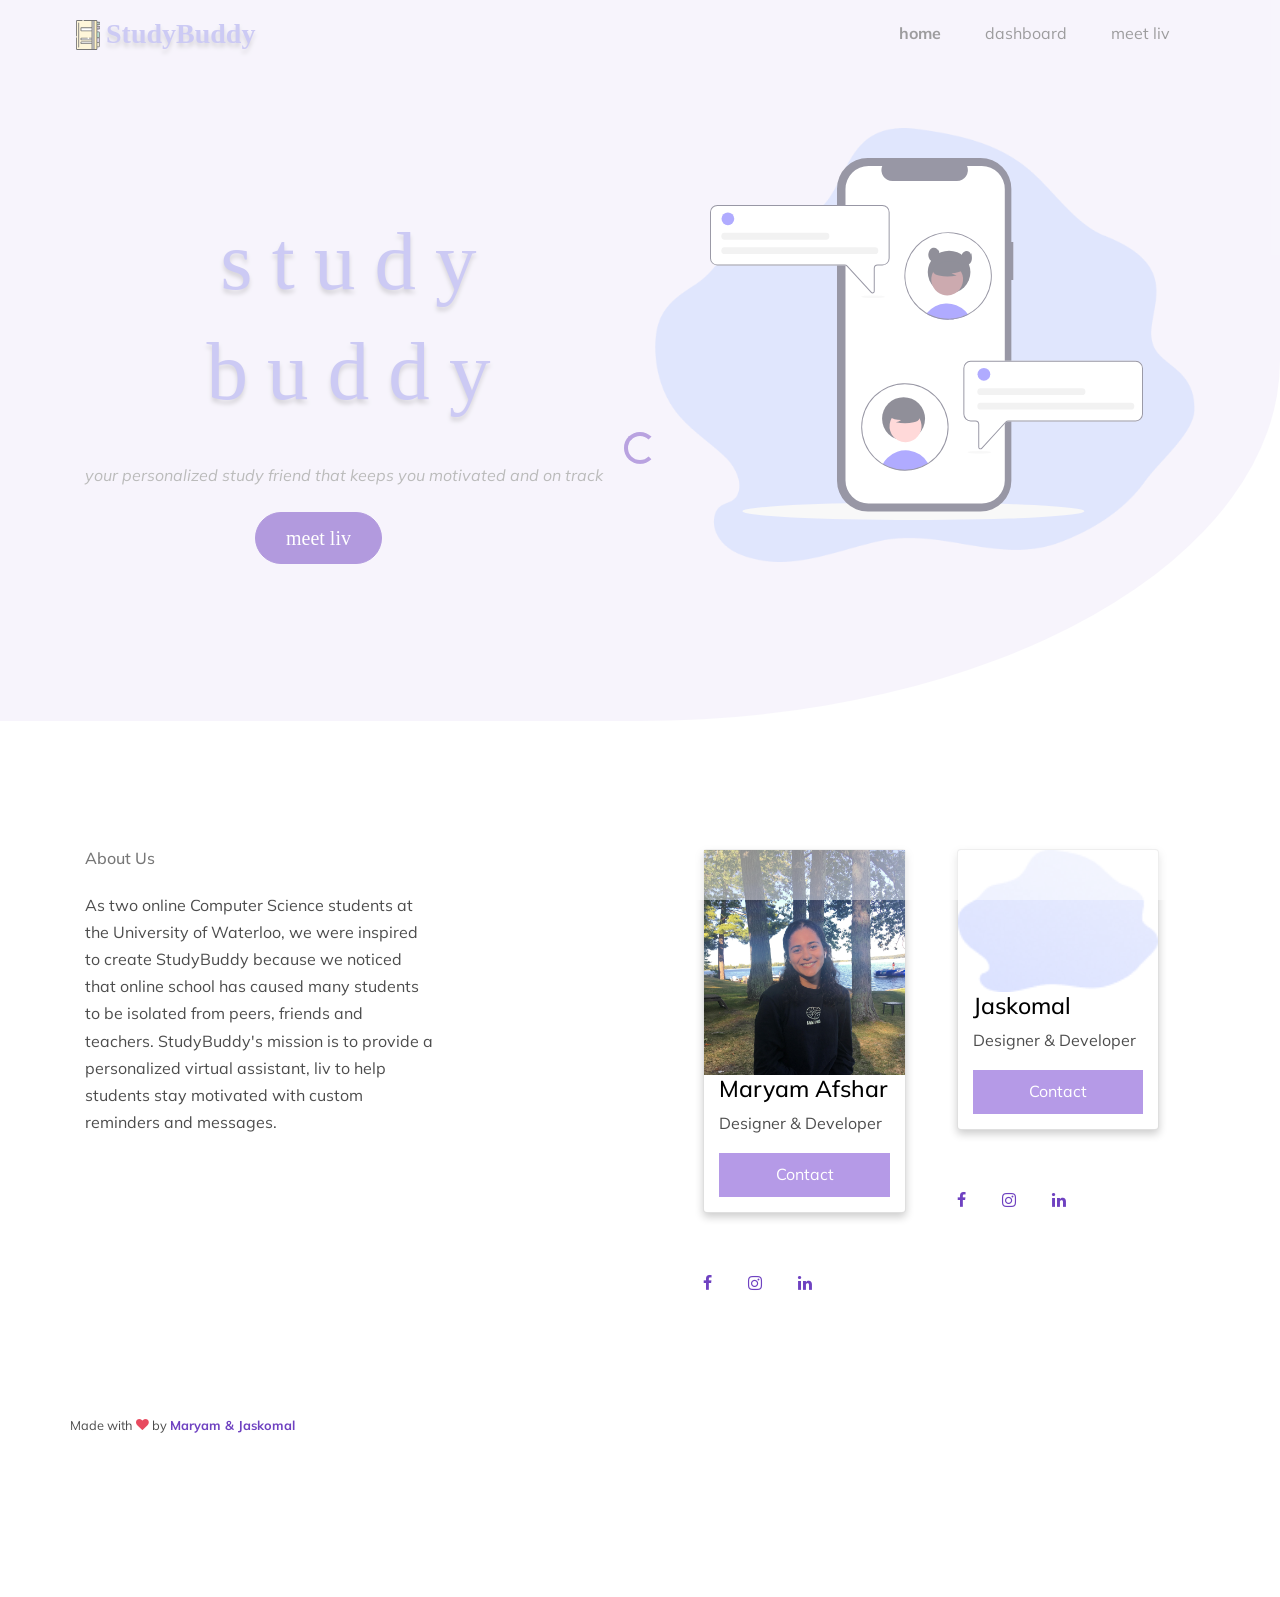
==== commit 5da5dc3f: "Update index.html" ====
--- a/index.html
+++ b/index.html
@@ -180,7 +180,7 @@
                     <!-- Link back to Colorlib can't be removed. Template is licensed under CC BY 3.0. -->
 
     
-                    Copyright &copy;<script>document.write(new Date().getFullYear());</script> All rights reserved | This template is made with <i class="icon-heart text-danger" aria-hidden="true"></i> by <a href="https://colorlib.com" target="_blank" >Maryam & Jaskomal</a>
+                    Made with <i class="icon-heart text-danger" aria-hidden="true"></i> by <a href="https://colorlib.com" target="_blank" >Maryam & Jaskomal</a>
 
                      
              
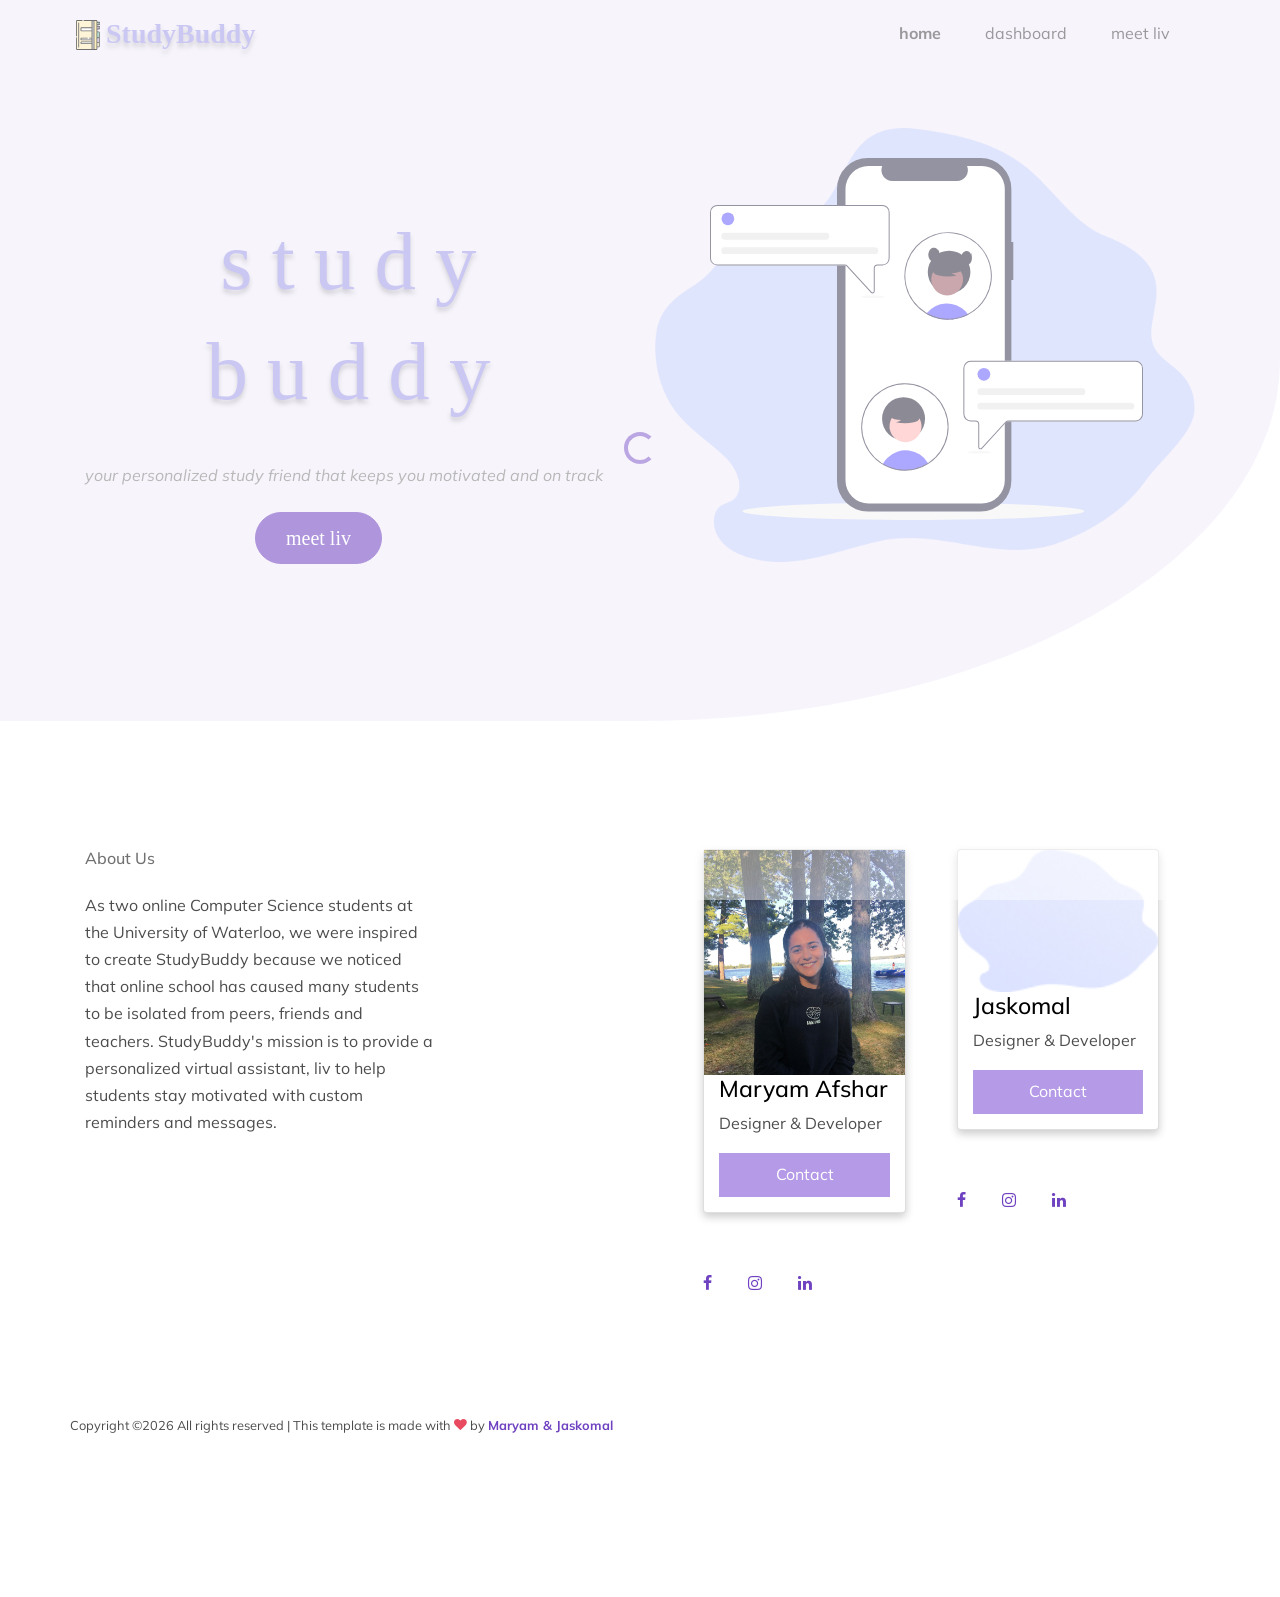
==== commit da845406: "add image" ====
--- a/index.html
+++ b/index.html
@@ -2,6 +2,9 @@
 <html lang="en">
 <head>
   <title>StudyBuddy</title>
+  <link rel="shortcut icon" type="image/png" href="home_images/notebook.svg">
+
+  
   <meta charset="utf-8">
   <meta name="viewport" content="width=device-width, initial-scale=1, shrink-to-fit=no">    
 
@@ -51,6 +54,7 @@
 
     
     <header class="site-navbar light js-sticky-header site-navbar-target" role="banner">
+      
 
       <div class="container">
         <div class="row align-items-center">
@@ -180,7 +184,7 @@
                     <!-- Link back to Colorlib can't be removed. Template is licensed under CC BY 3.0. -->
 
     
-                    Made with <i class="icon-heart text-danger" aria-hidden="true"></i> by <a href="https://colorlib.com" target="_blank" >Maryam & Jaskomal</a>
+                    Copyright &copy;<script>document.write(new Date().getFullYear());</script> All rights reserved | This template is made with <i class="icon-heart text-danger" aria-hidden="true"></i> by <a href="https://colorlib.com" target="_blank" >Maryam & Jaskomal</a>
 
                      
              
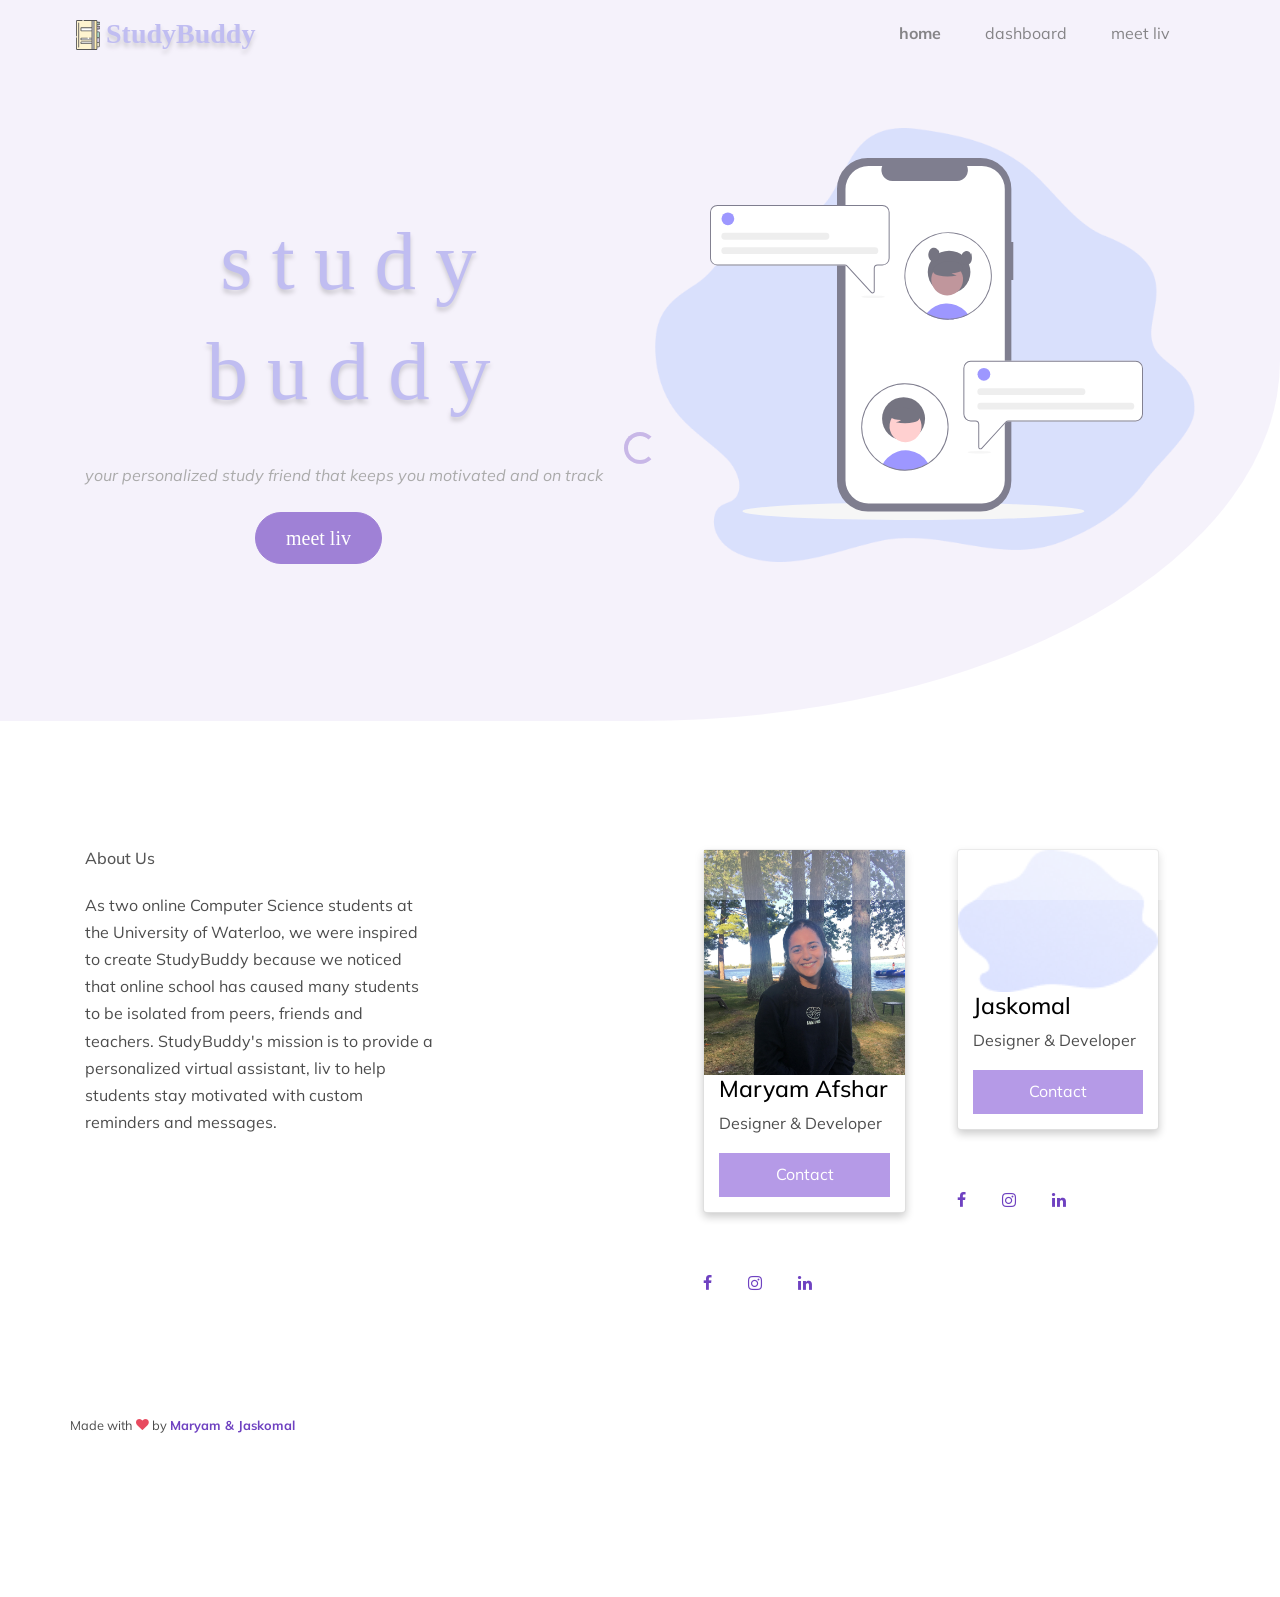
==== commit 4723a93d: "Merge branch 'main' of https://github.com/mary1afshar/StudyBuddy.github.io into main" ====
--- a/index.html
+++ b/index.html
@@ -184,7 +184,7 @@
                     <!-- Link back to Colorlib can't be removed. Template is licensed under CC BY 3.0. -->
 
     
-                    Copyright &copy;<script>document.write(new Date().getFullYear());</script> All rights reserved | This template is made with <i class="icon-heart text-danger" aria-hidden="true"></i> by <a href="https://colorlib.com" target="_blank" >Maryam & Jaskomal</a>
+                    Made with <i class="icon-heart text-danger" aria-hidden="true"></i> by <a href="https://colorlib.com" target="_blank" >Maryam & Jaskomal</a>
 
                      
              
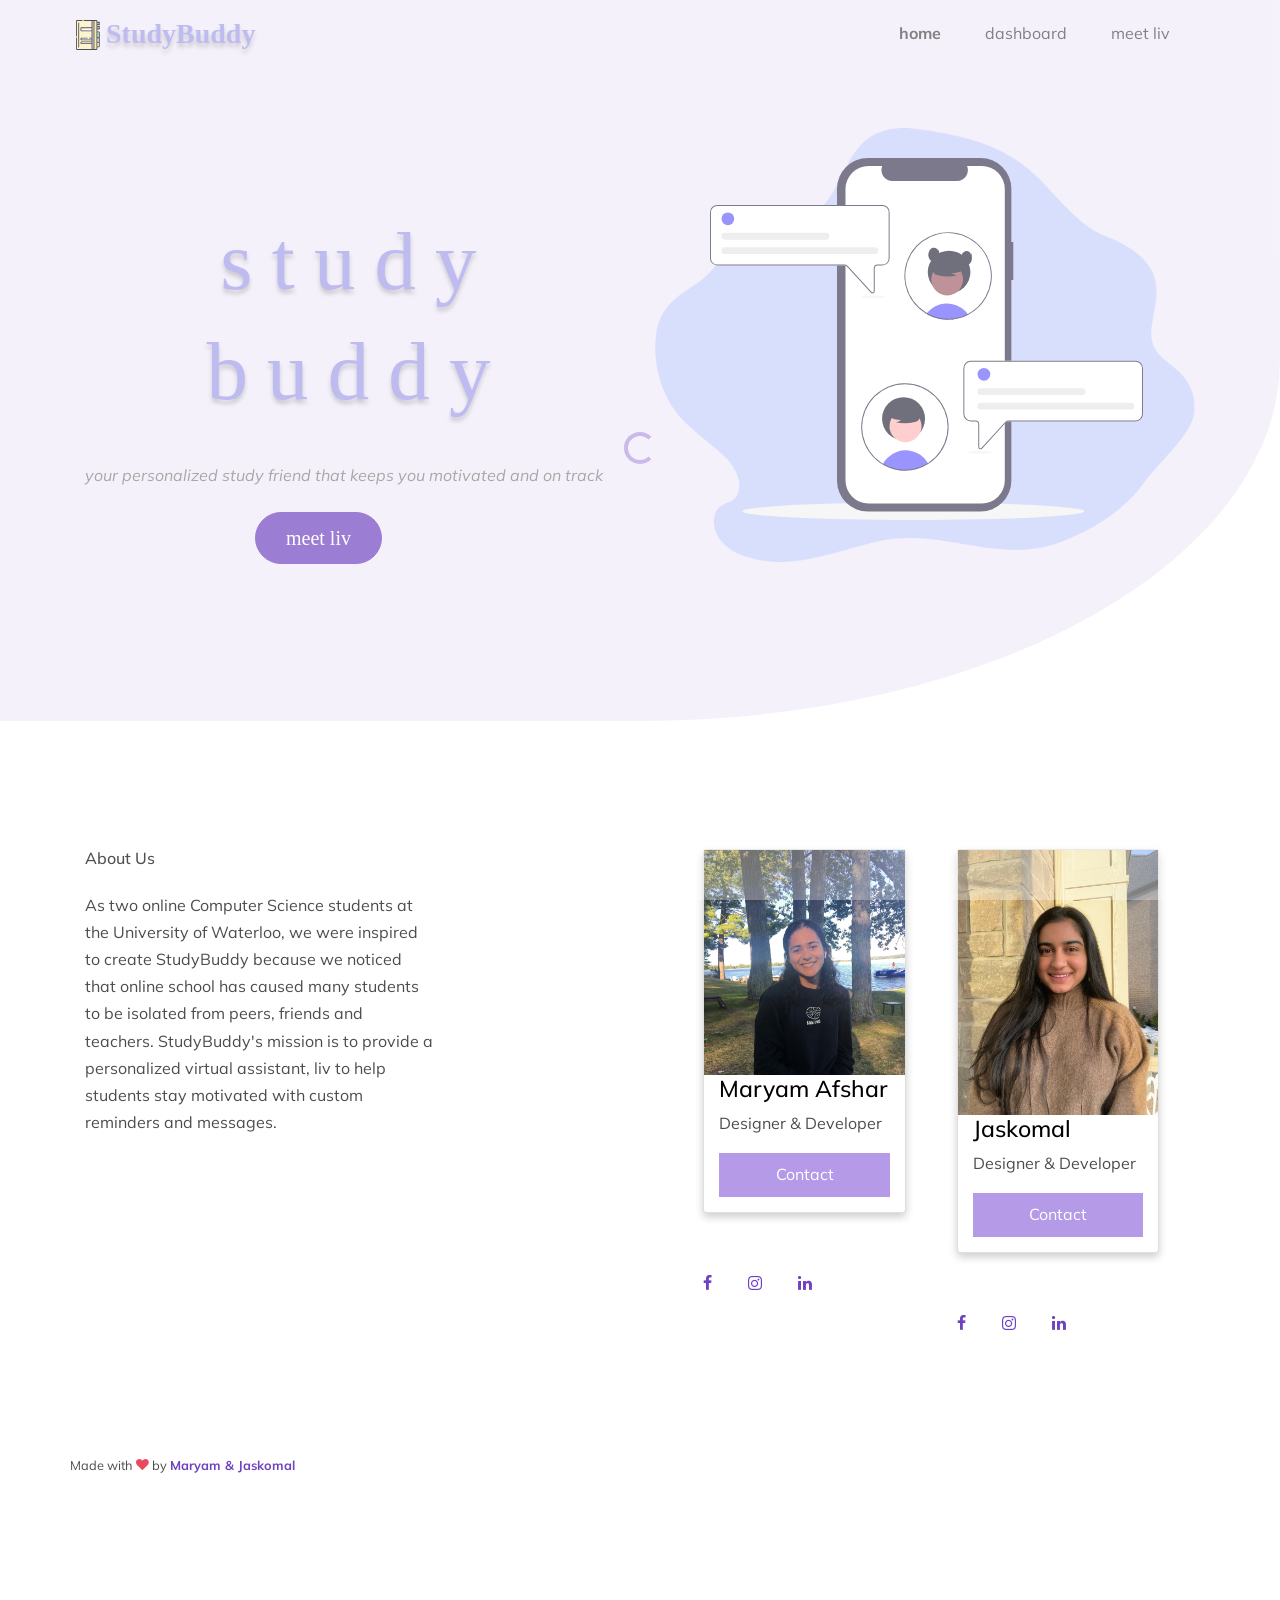
==== commit 13438a84: "home" ====
--- a/index.html
+++ b/index.html
@@ -159,19 +159,19 @@
                   <div class="row">
                     <div class="column">
                       <div class="card">
-                        <img src="images\blob3.png" alt="Jane" style="width:100%">
+                        <img src="images\jaskomal.jpeg" alt="Jane" style="width:100%">
                         <div class="container">
                           <h2 style="font-size: 23px;">Jaskomal</h2>
                           <p class="title">Designer & Developer</p>
                           
-                          <a href = "mailto: maryam.afshar@uwaterloo.ca"><button class="button">Contact</button></a>
+                          <a href = "mailto: jaskomalnatt@gmail.com"><button class="button">Contact</button></a>
                         </div>
                       </div>
                     </div>
                     <div class="my-5">
-                      <a href="https://www.facebook.com/maryam.afshar.794" class="pl-0 pr-3"><span class="icon-facebook"></span></a>
-                      <a href="https://www.instagram.com/mary1afshar/" class="pl-3 pr-3"><span class="icon-instagram"></span></a>
-                      <a href="https://www.linkedin.com/in/maryam-afshar-b269b619a/" class="pl-3 pr-3"><span class="icon-linkedin"></span></a>
+                      <a href="https://www.facebook.com/jaskomal.natt.9/" class="pl-0 pr-3"><span class="icon-facebook"></span></a>
+                      <a href="https://www.instagram.com/jaskomalnatt/" class="pl-3 pr-3"><span class="icon-instagram"></span></a>
+                      <a href="https://www.linkedin.com/in/jaskomalnatt/" class="pl-3 pr-3"><span class="icon-linkedin"></span></a>
                     </div>
                   </div>
                 </div>
--- a/css/style.css
+++ b/css/style.css
@@ -71,8 +71,25 @@
 font-weight: normal;
 font-size: 20px;
 text-transform: lowercase;
-
   }
+
+  .btn2 {
+    color: azure;
+    left: 5px;
+    top: 0px;
+    position: absolute;
+    text-transform: uppercase;
+    border-radius: 30px;
+    padding: 10px 30px; 
+    font-family: Open Sans;
+  font-style: normal;
+  font-weight: normal;
+  font-size: 20px;
+  text-transform: lowercase;
+    }
+
+  
+
   .btn1 {
     left: 210px;
     top: 560px;
@@ -87,6 +104,12 @@
   text-transform: lowercase;
   
     }
+
+    .btn2.btn-primary {
+      background: #6f42c1;
+      border-color: #6f42c1;
+      color: #fff; }
+    
   .btn:hover, .btn:active, .btn:focus {
     outline: none;
     -webkit-box-shadow: none !important;
